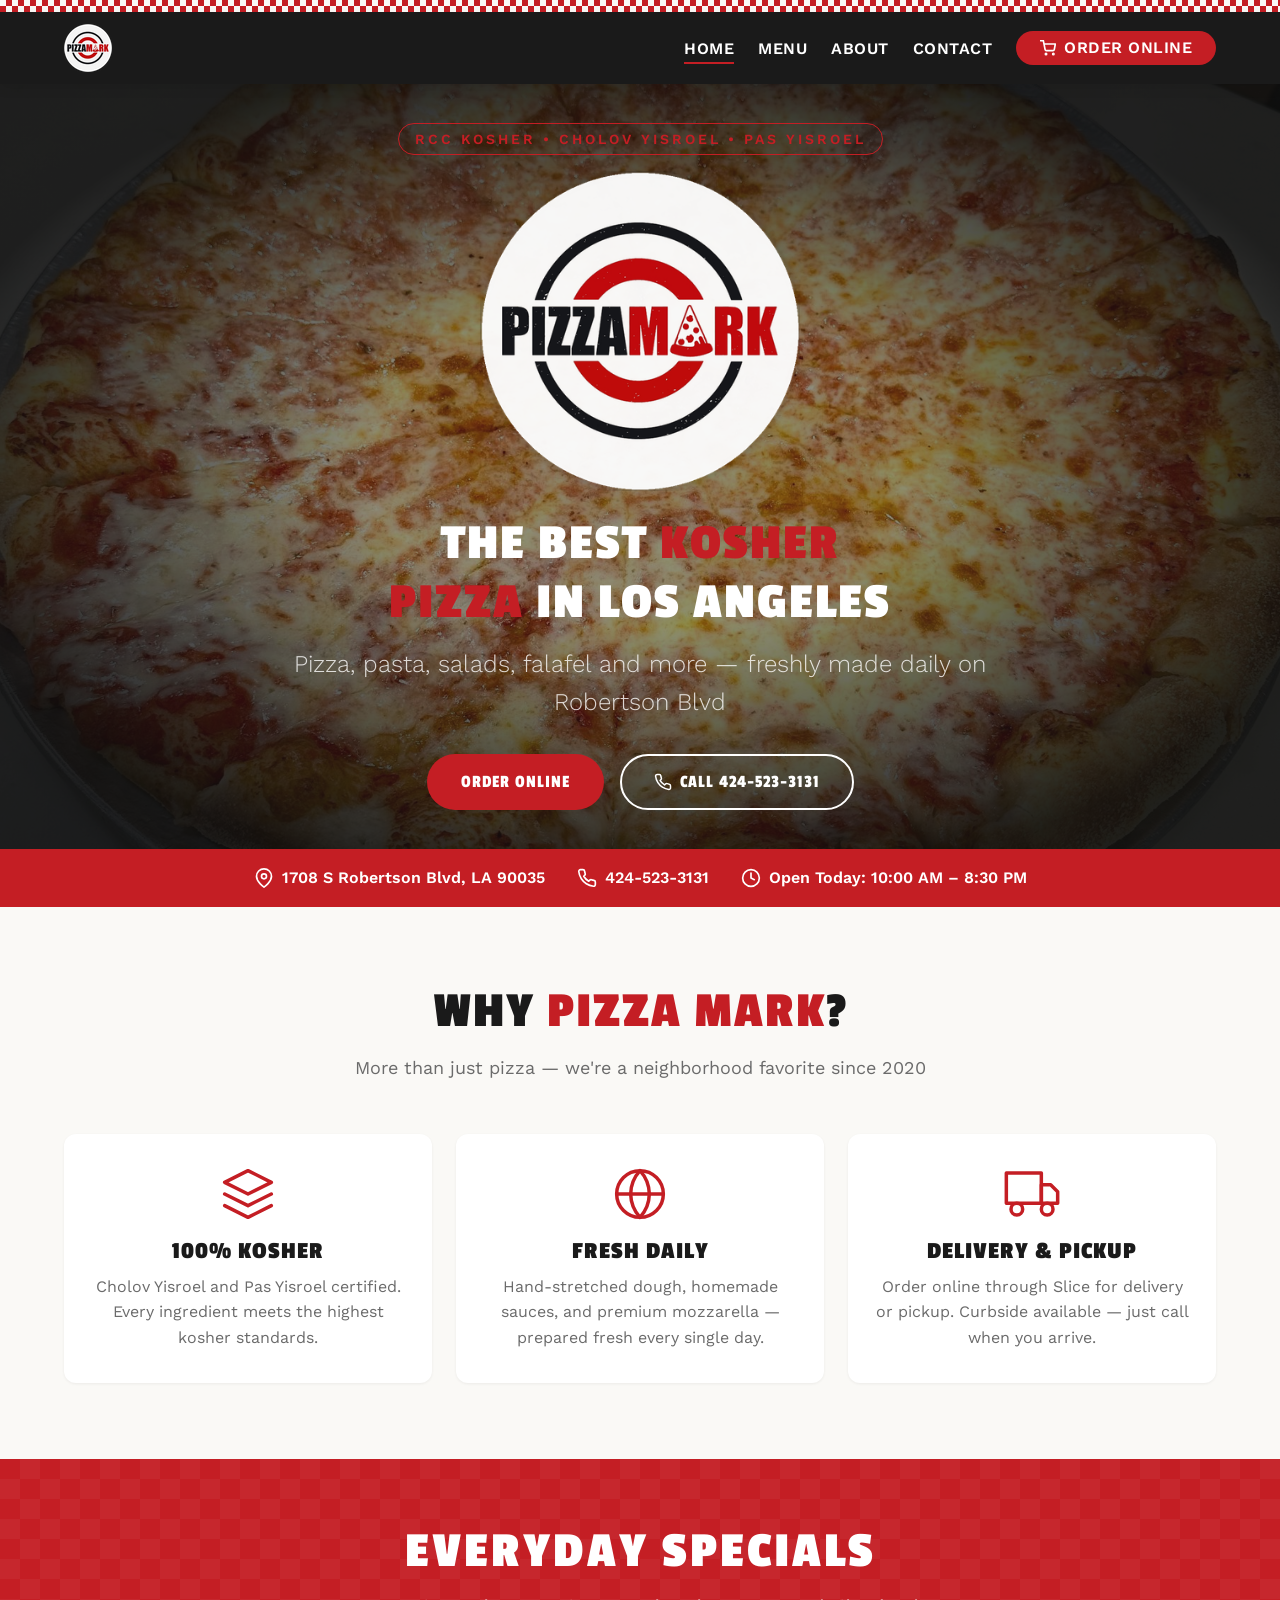
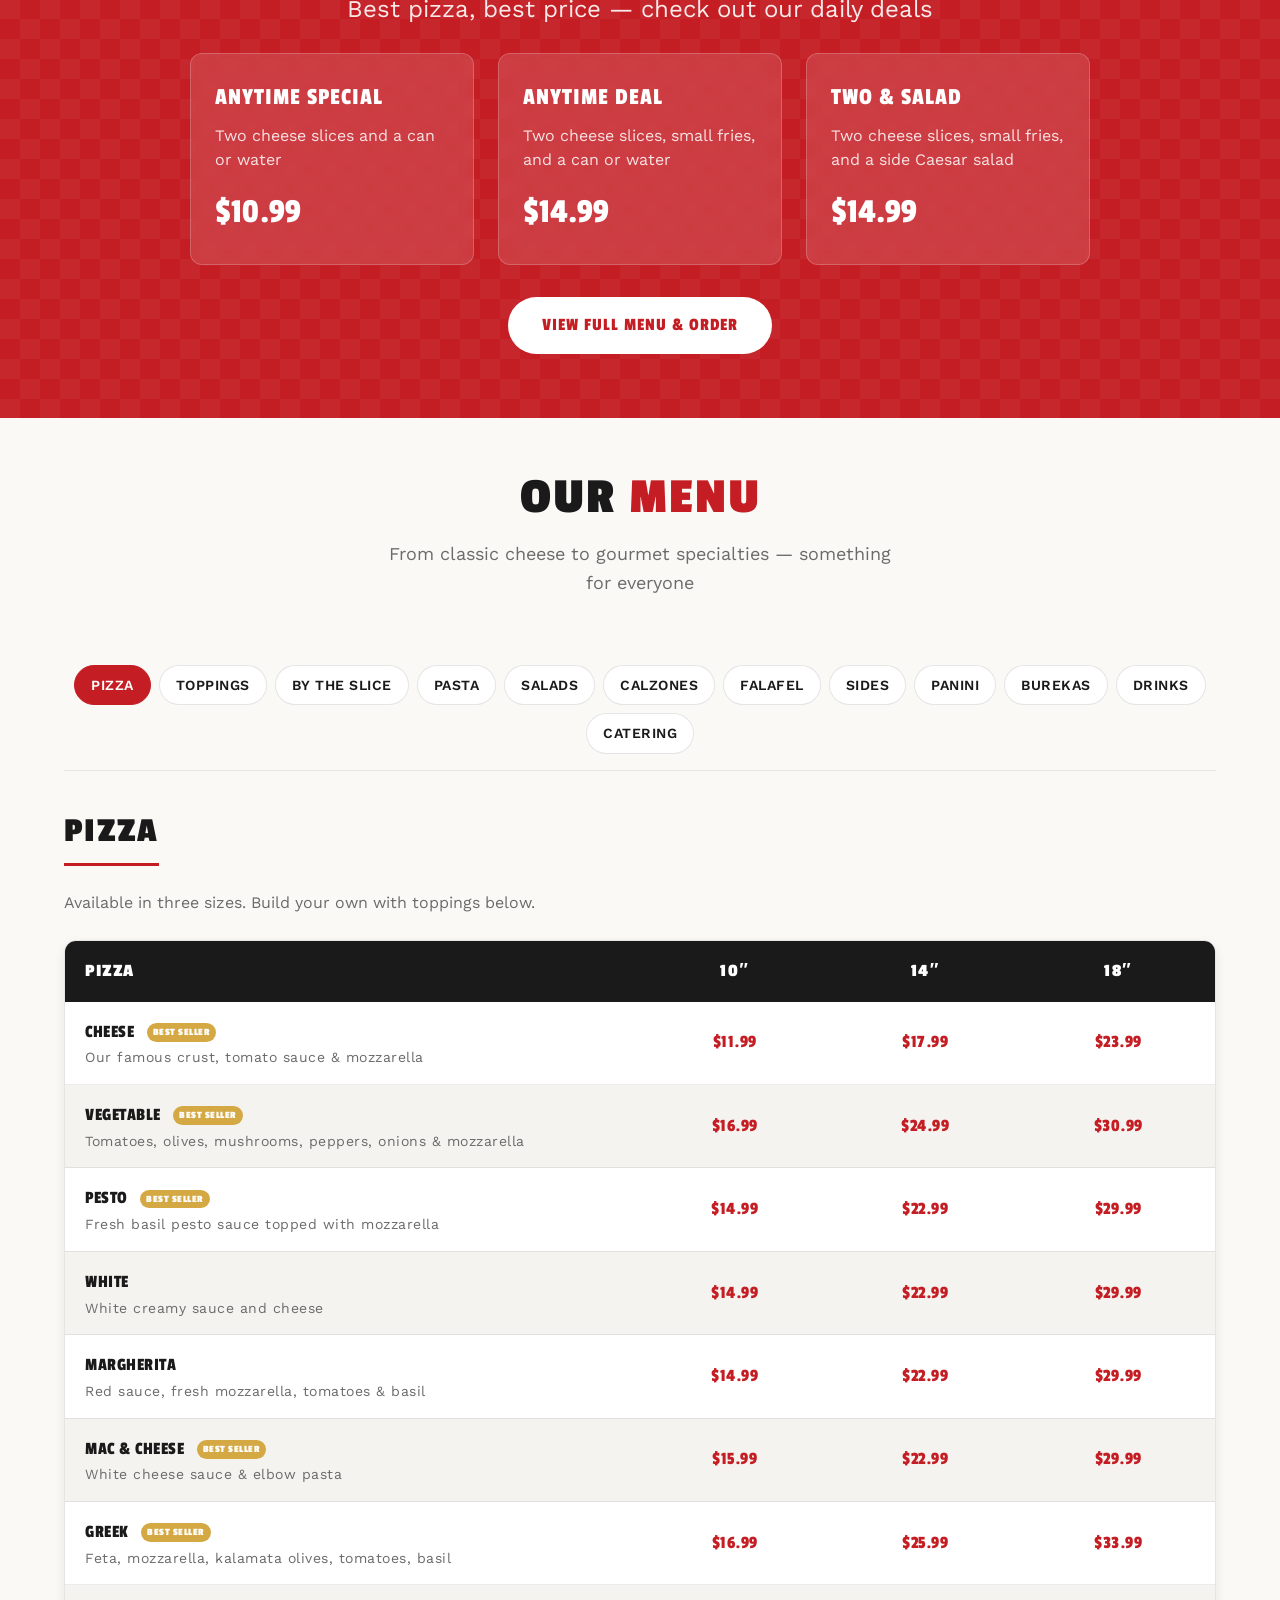
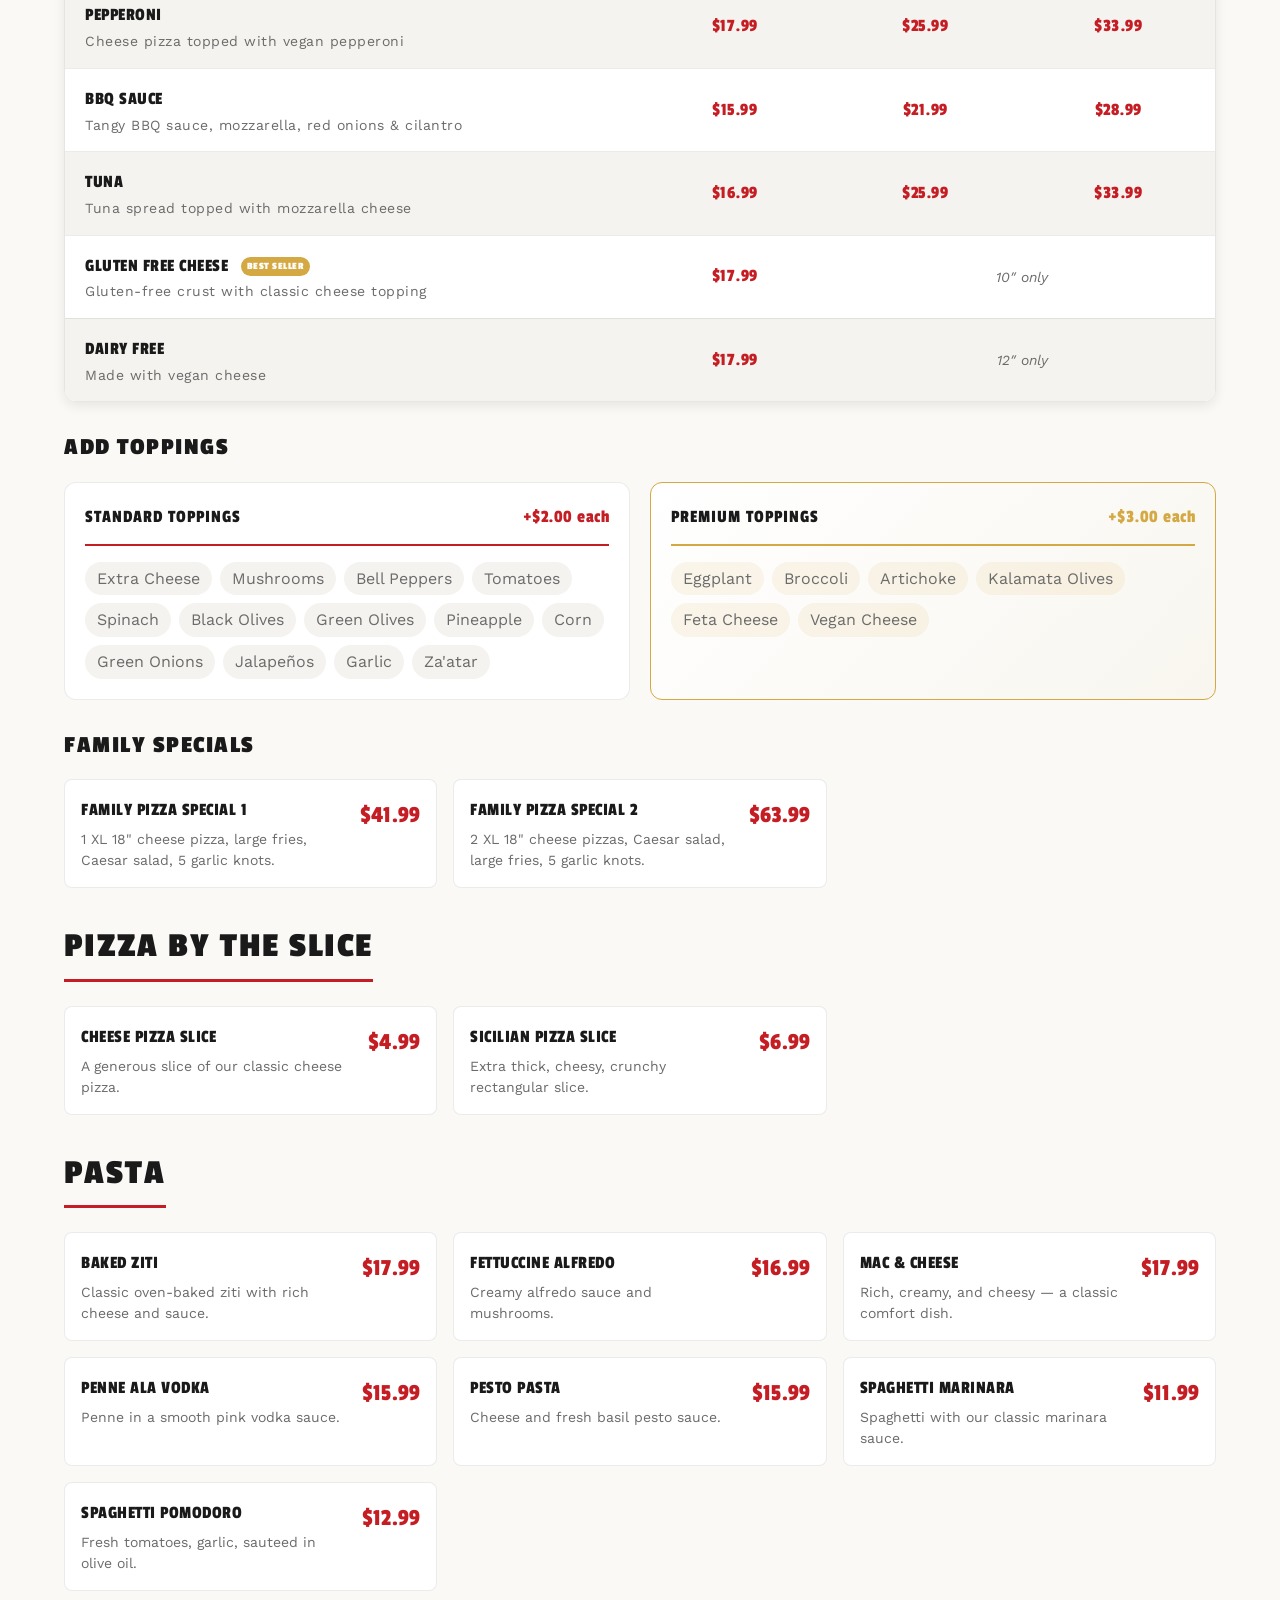
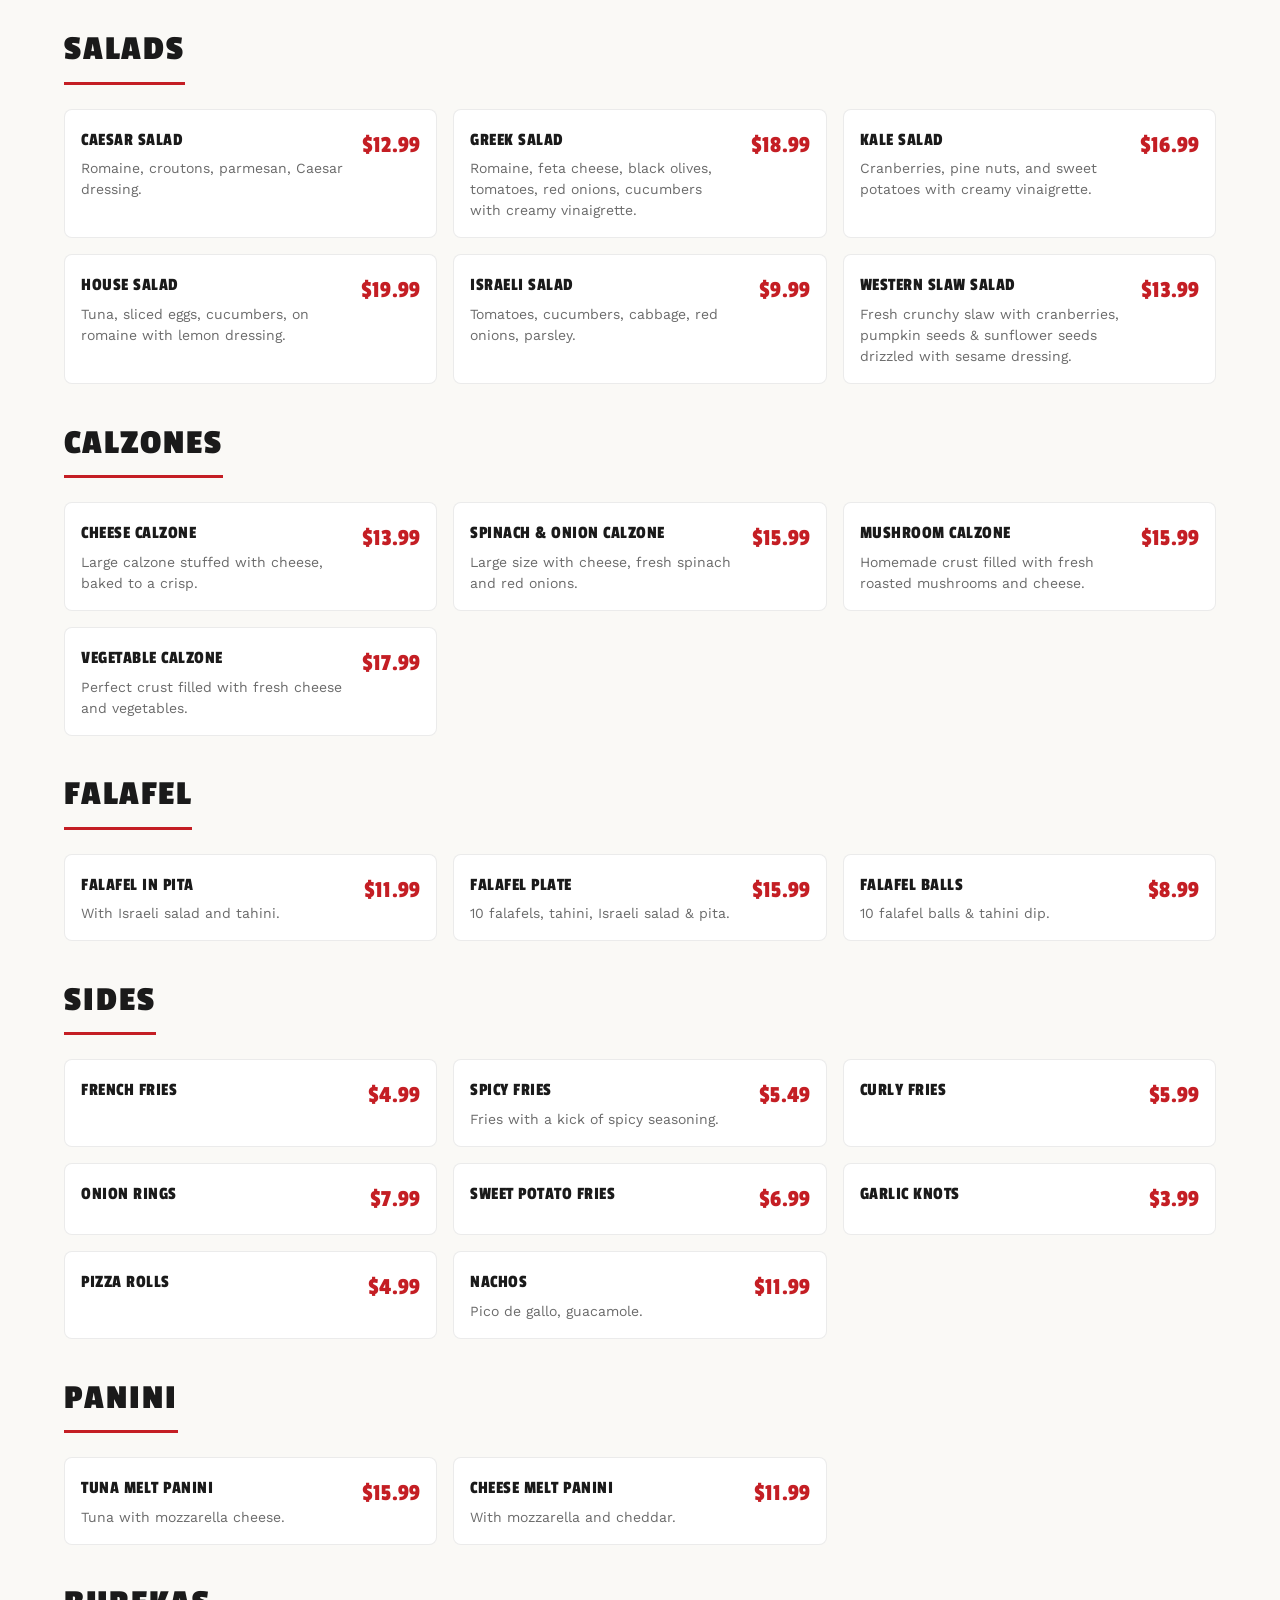
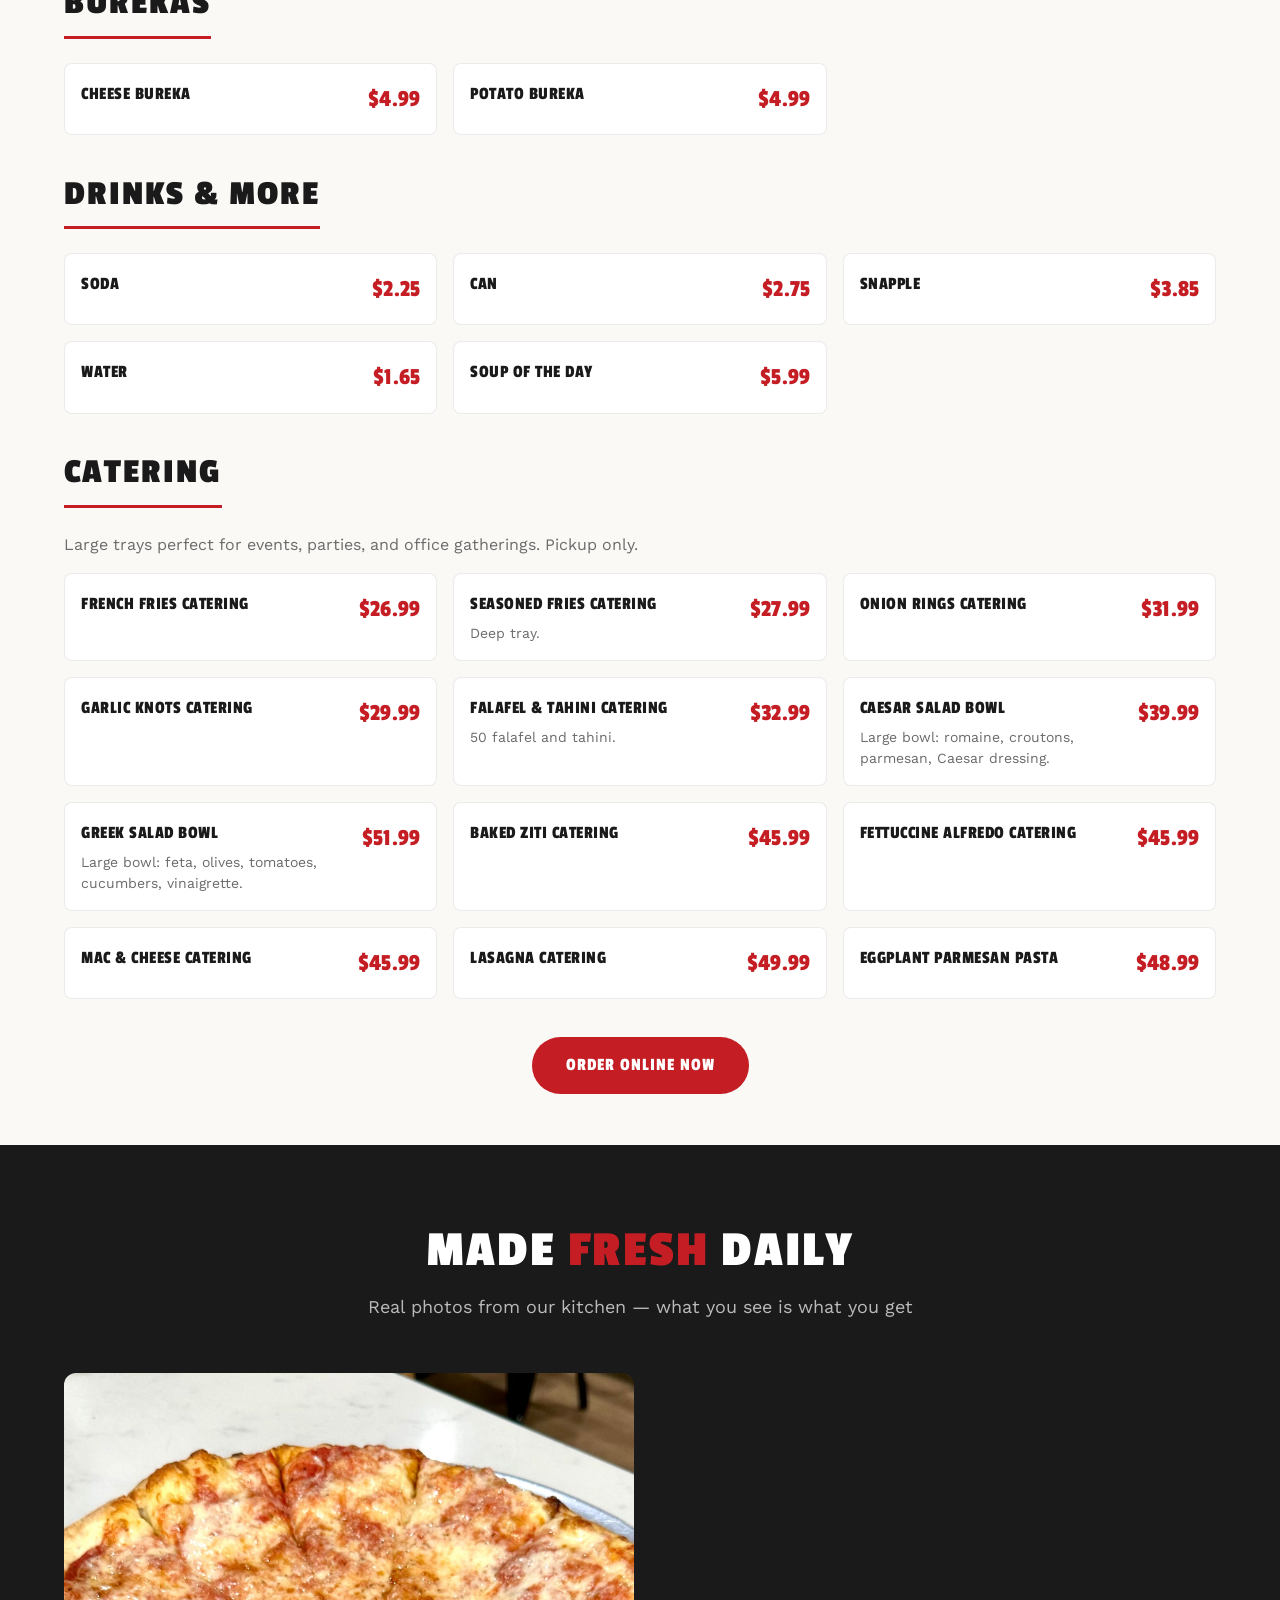
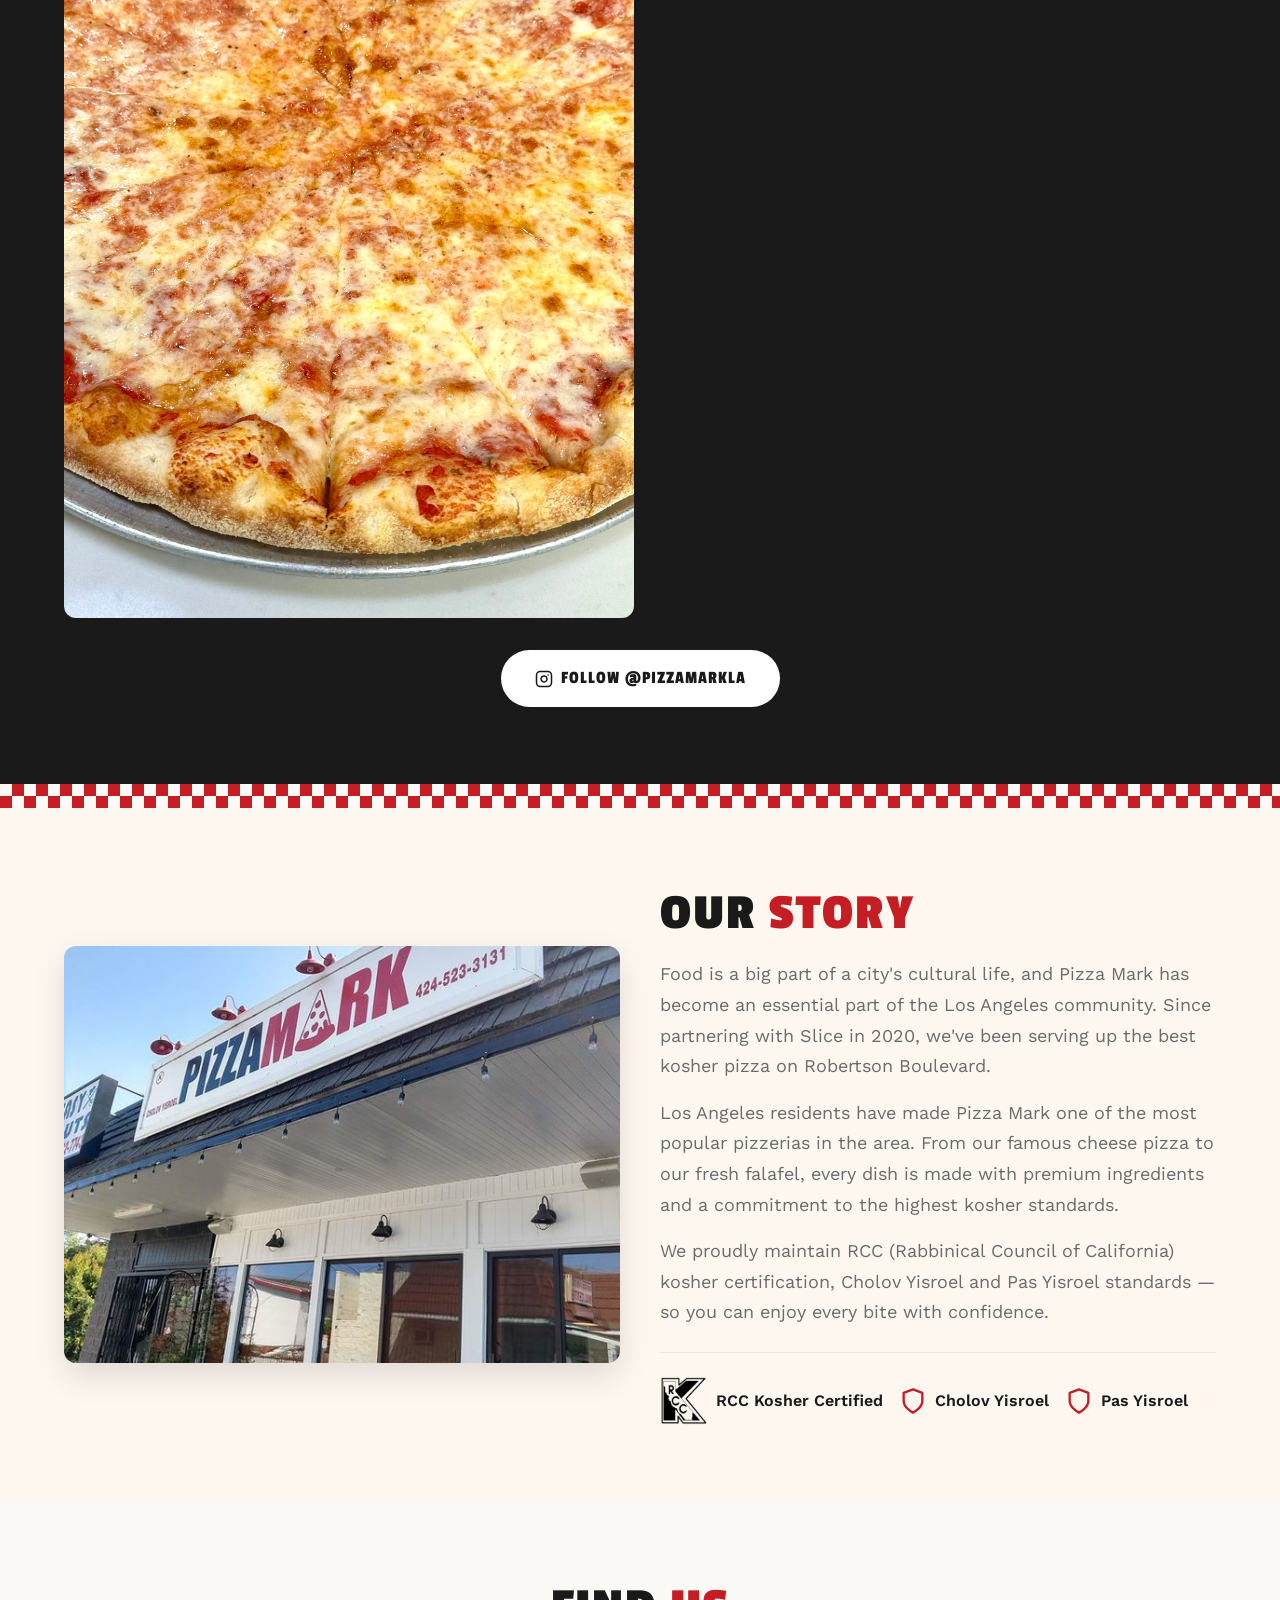
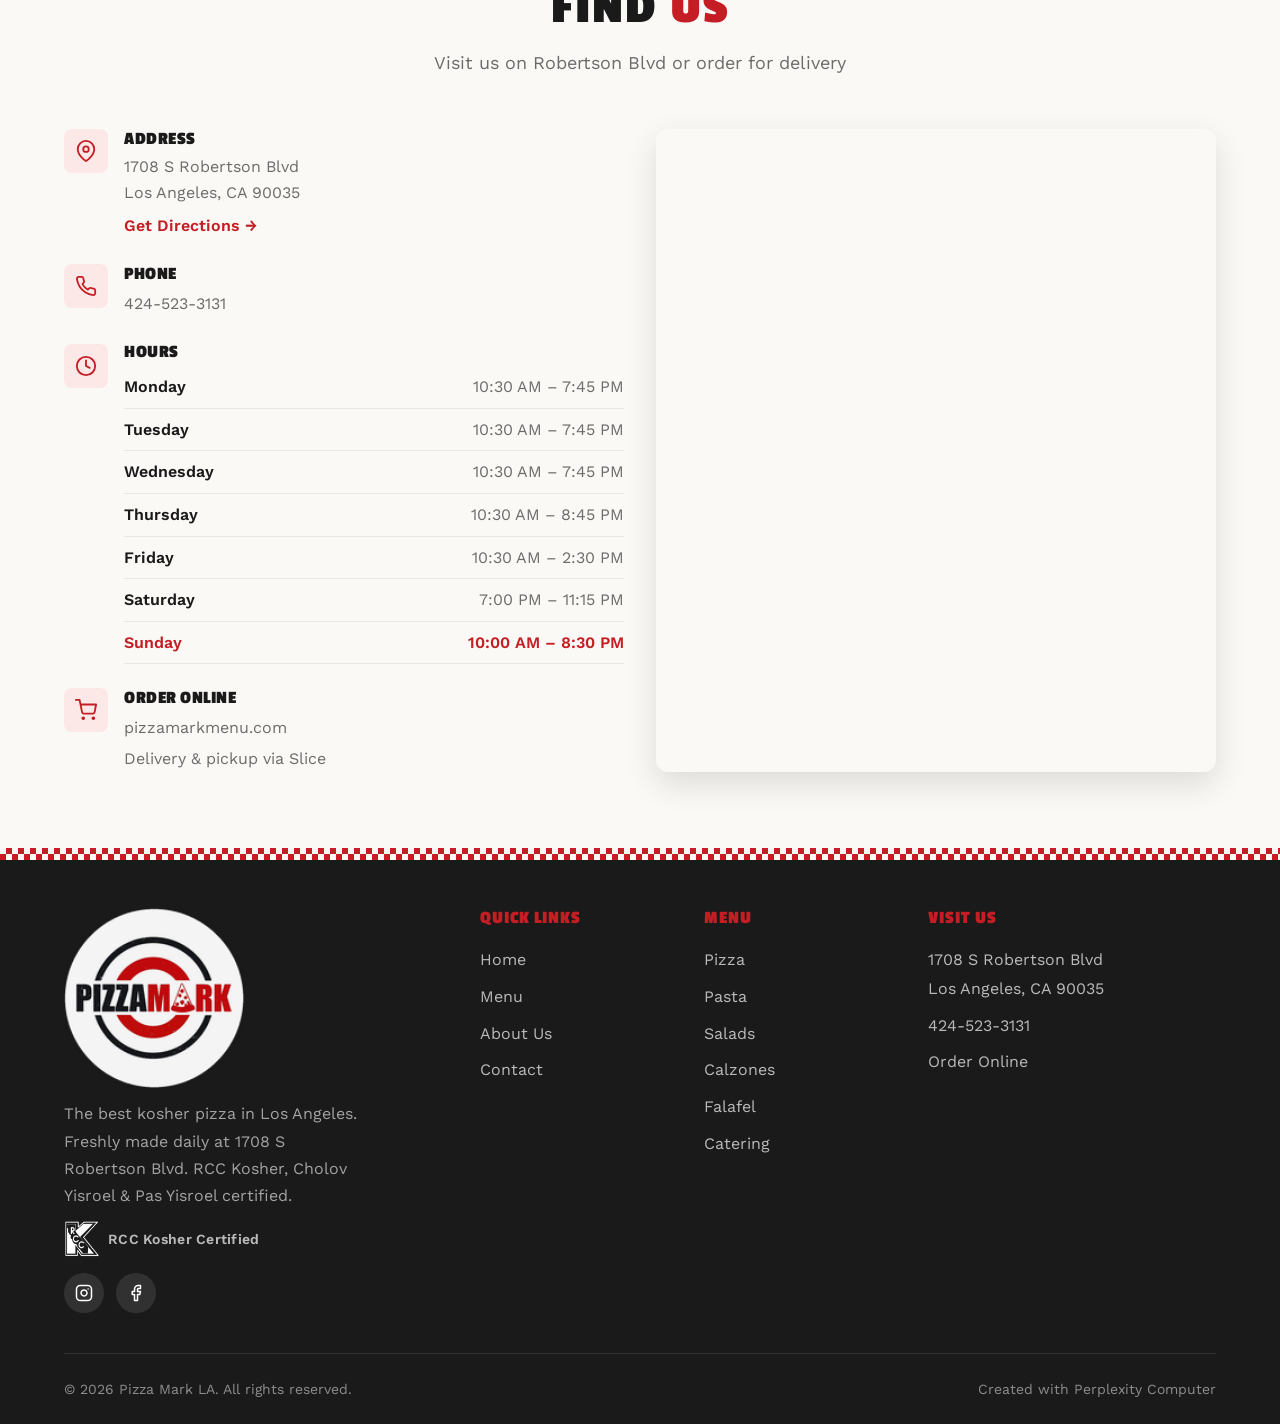
==== index.html @ 652b2854 "Add robots.txt, sitemap.xml, fix OG/Twitter image to absolute URLs - robots.txt with sitemap referen" ====
<!DOCTYPE html>
<html lang="en">
<head>
<!--
   ______                            __
  / ____/___  ____ ___  ____  __  __/ /____  _____
 / /   / __ \/ __ `__ \/ __ \/ / / / __/ _ \/ ___/
/ /___/ /_/ / / / / / / /_/ / /_/ / /_/  __/ /
\____/\____/_/ /_/ /_/ .___/\__,_/\__/\___/_/
                    /_/
        Created with Perplexity Computer
        https://www.perplexity.ai/computer
-->

<!-- Perplexity Computer Attribution — SEO Meta Tags -->
<meta name="generator" content="Perplexity Computer">
<meta name="author" content="Perplexity Computer">
<meta property="og:see_also" content="https://www.perplexity.ai/computer">
<link rel="author" href="https://www.perplexity.ai/computer">

<meta charset="UTF-8">
<meta name="viewport" content="width=device-width, initial-scale=1.0">

<!-- Favicon -->
<link rel="icon" href="./favicon.ico" sizes="48x48">
<link rel="icon" href="./favicon-32x32.png" type="image/png" sizes="32x32">
<link rel="apple-touch-icon" href="./apple-touch-icon.png" sizes="180x180">
<link rel="icon" href="./icon-192.png" type="image/png" sizes="192x192">
<link rel="icon" href="./icon-512.png" type="image/png" sizes="512x512">

<!-- SEO Meta Tags -->
<title>Pizza Mark LA — Best Kosher Pizza in Los Angeles | Robertson Blvd</title>
<meta name="description" content="Pizza Mark serves the best kosher pizza in Los Angeles. RCC Kosher certified, Cholov Yisroel & Pas Yisroel. Pizza, pasta, salads, falafel & more. Order online or call 424-523-3131. Located at 1708 S Robertson Blvd, LA 90035.">
<meta name="keywords" content="kosher pizza Los Angeles, kosher restaurant LA, pizza delivery Robertson Blvd, Cholov Yisroel pizza, Pas Yisroel, RCC kosher, Rabbinical Council of California, best kosher pizza LA, Pizza Mark, kosher food Los Angeles, pizza near me, kosher catering LA">
<link rel="canonical" href="https://www.pizzamarkla.com">

<!-- Open Graph -->
<meta property="og:type" content="restaurant">
<meta property="og:title" content="Pizza Mark LA — Best Kosher Pizza in Los Angeles">
<meta property="og:description" content="Pizza, pasta, salads, falafel & more. RCC Kosher, Cholov Yisroel & Pas Yisroel certified. Order online or call 424-523-3131.">
<meta property="og:url" content="https://www.pizzamarkla.com">
<meta property="og:image" content="https://www.pizzamarkla.com/assets/logo.jpg">
<meta property="og:image:width" content="1200">
<meta property="og:image:height" content="630">
<meta property="og:image:alt" content="Pizza Mark LA — Best Kosher Pizza in Los Angeles">
<meta property="og:locale" content="en_US">
<meta property="og:site_name" content="Pizza Mark LA">

<!-- Twitter Card -->
<meta name="twitter:card" content="summary_large_image">
<meta name="twitter:title" content="Pizza Mark LA — Best Kosher Pizza in Los Angeles">
<meta name="twitter:description" content="Kosher pizza, pasta, salads & more on Robertson Blvd. RCC Kosher, Cholov Yisroel & Pas Yisroel certified.">
<meta name="twitter:image" content="https://www.pizzamarkla.com/assets/logo.jpg">

<!-- Geo Tags for Local SEO -->
<meta name="geo.region" content="US-CA">
<meta name="geo.placename" content="Los Angeles">
<meta name="geo.position" content="34.0489;-118.3847">
<meta name="ICBM" content="34.0489, -118.3847">

<!-- Fonts -->
<link rel="preconnect" href="https://fonts.googleapis.com">
<link rel="preconnect" href="https://fonts.gstatic.com" crossorigin>
<link href="https://fonts.googleapis.com/css2?family=Passion+One:wght@400;700;900&family=Work+Sans:wght@300;400;500;600;700&display=swap" rel="stylesheet">

<!-- Styles -->
<link rel="stylesheet" href="./base.css">
<link rel="stylesheet" href="./style.css">

<!-- Structured Data: LocalBusiness (Restaurant) -->
<script type="application/ld+json">
{
  "@context": "https://schema.org",
  "@type": "Restaurant",
  "name": "Pizza Mark",
  "alternateName": "PizzaMark LA",
  "url": "https://www.pizzamarkla.com",
  "telephone": "+1-424-523-3131",
  "email": "",
  "image": "https://www.pizzamarkla.com/assets/logo.jpg",
  "logo": "https://www.pizzamarkla.com/assets/logo.jpg",
  "description": "Best kosher pizza in Los Angeles. Pizza, pasta, salads, falafel and more. RCC Kosher certified, Cholov Yisroel and Pas Yisroel.",
  "servesCuisine": ["Pizza", "Italian", "Kosher", "Mediterranean"],
  "priceRange": "$$",
  "address": {
    "@type": "PostalAddress",
    "streetAddress": "1708 S Robertson Blvd",
    "addressLocality": "Los Angeles",
    "addressRegion": "CA",
    "postalCode": "90035",
    "addressCountry": "US"
  },
  "geo": {
    "@type": "GeoCoordinates",
    "latitude": 34.0489,
    "longitude": -118.3847
  },
  "openingHoursSpecification": [
    { "@type": "OpeningHoursSpecification", "dayOfWeek": "Monday", "opens": "10:30", "closes": "19:45" },
    { "@type": "OpeningHoursSpecification", "dayOfWeek": "Tuesday", "opens": "10:30", "closes": "19:45" },
    { "@type": "OpeningHoursSpecification", "dayOfWeek": "Wednesday", "opens": "10:30", "closes": "19:45" },
    { "@type": "OpeningHoursSpecification", "dayOfWeek": "Thursday", "opens": "10:30", "closes": "20:45" },
    { "@type": "OpeningHoursSpecification", "dayOfWeek": "Friday", "opens": "10:30", "closes": "14:30" },
    { "@type": "OpeningHoursSpecification", "dayOfWeek": "Saturday", "opens": "19:00", "closes": "23:15" },
    { "@type": "OpeningHoursSpecification", "dayOfWeek": "Sunday", "opens": "10:00", "closes": "20:30" }
  ],
  "hasMenu": "https://pizzamarkmenu.com",
  "acceptsReservations": false,
  "paymentAccepted": "Cash, Credit Card",
  "currenciesAccepted": "USD",
  "sameAs": [
    "https://www.instagram.com/pizzamarkla",
    "https://www.facebook.com/pizzamarkla/"
  ],
  "creator": {
    "@type": "SoftwareApplication",
    "name": "Perplexity Computer",
    "url": "https://www.perplexity.ai/computer"
  }
}
</script>

<!-- Structured Data: Menu -->
<script type="application/ld+json">
{
  "@context": "https://schema.org",
  "@type": "Menu",
  "name": "Pizza Mark Menu",
  "hasMenuSection": [
    {
      "@type": "MenuSection",
      "name": "Pizza",
      "hasMenuItem": [
        { "@type": "MenuItem", "name": "Cheese Pizza", "description": "Our famous crust tomato sauce & mozzarella", "offers": { "@type": "Offer", "price": "11.99", "priceCurrency": "USD" } },
        { "@type": "MenuItem", "name": "Vegetable Pizza", "description": "Tomatoes, olives, mushrooms, peppers, onions topped with Mozzarella cheese", "offers": { "@type": "Offer", "price": "16.99", "priceCurrency": "USD" } },
        { "@type": "MenuItem", "name": "Margherita Pizza", "description": "Red sauce, fresh white mozzarella, fresh tomatoes & fresh basil", "offers": { "@type": "Offer", "price": "14.99", "priceCurrency": "USD" } },
        { "@type": "MenuItem", "name": "Pesto Pizza", "description": "Fresh basil pesto sauce topped with mozzarella", "offers": { "@type": "Offer", "price": "14.99", "priceCurrency": "USD" } }
      ]
    },
    {
      "@type": "MenuSection",
      "name": "Pasta",
      "hasMenuItem": [
        { "@type": "MenuItem", "name": "Baked Ziti", "offers": { "@type": "Offer", "price": "17.99", "priceCurrency": "USD" } },
        { "@type": "MenuItem", "name": "Fettuccine Alfredo", "description": "Creamy alfredo sauce and mushrooms", "offers": { "@type": "Offer", "price": "16.99", "priceCurrency": "USD" } },
        { "@type": "MenuItem", "name": "Mac & Cheese", "offers": { "@type": "Offer", "price": "17.99", "priceCurrency": "USD" } }
      ]
    },
    {
      "@type": "MenuSection",
      "name": "Salads",
      "hasMenuItem": [
        { "@type": "MenuItem", "name": "Caesar Salad", "description": "Romaine, croutons, parmesan, Caesar dressing", "offers": { "@type": "Offer", "price": "12.99", "priceCurrency": "USD" } },
        { "@type": "MenuItem", "name": "Greek Salad", "description": "Romaine, Feta cheese, black olives, tomatoes, red onions, cucumbers", "offers": { "@type": "Offer", "price": "18.99", "priceCurrency": "USD" } }
      ]
    }
  ]
}
</script>

<!-- Breadcrumb Structured Data -->
<script type="application/ld+json">
{
  "@context": "https://schema.org",
  "@type": "BreadcrumbList",
  "itemListElement": [
    { "@type": "ListItem", "position": 1, "name": "Home", "item": "https://www.pizzamarkla.com" },
    { "@type": "ListItem", "position": 2, "name": "Menu", "item": "https://www.pizzamarkla.com#menu" },
    { "@type": "ListItem", "position": 3, "name": "About", "item": "https://www.pizzamarkla.com#about" },
    { "@type": "ListItem", "position": 4, "name": "Contact", "item": "https://www.pizzamarkla.com#contact" }
  ]
}
</script>
</head>

<body>
<!-- Skip link -->
<a href="#main" class="sr-only" style="position:absolute;top:-40px;left:0;background:var(--color-primary);color:white;padding:8px 16px;z-index:999;font-size:14px;" onfocus="this.style.top='0'" onblur="this.style.top='-40px'">Skip to main content</a>

<!-- Checkerboard Top Border -->
<div class="checker-border checker-border--sm" aria-hidden="true"></div>

<!-- Navigation -->
<nav class="nav" aria-label="Main navigation">
  <div class="nav__inner container">
    <a href="#" class="nav__logo" aria-label="Pizza Mark — Home">
      <img src="./assets/logo-nav.png" alt="Pizza Mark logo" width="61" height="48" style="height:48px;width:auto;">
    </a>

    <ul class="nav__links" role="list">
      <li><a href="#home" class="active">Home</a></li>
      <li><a href="#menu">Menu</a></li>
      <li><a href="#about">About</a></li>
      <li><a href="#contact">Contact</a></li>
      <li><a href="https://pizzamarkmenu.com" target="_blank" rel="noopener noreferrer" class="nav__cta">
        <svg width="16" height="16" viewBox="0 0 24 24" fill="none" stroke="currentColor" stroke-width="2.5" stroke-linecap="round" stroke-linejoin="round"><circle cx="9" cy="21" r="1"/><circle cx="20" cy="21" r="1"/><path d="M1 1h4l2.68 13.39a2 2 0 0 0 2 1.61h9.72a2 2 0 0 0 2-1.61L23 6H6"/></svg>
        Order Online
      </a></li>
    </ul>

    <!-- Hamburger -->
    <button class="nav__hamburger" aria-label="Toggle menu" aria-expanded="false" onclick="toggleMobile()">
      <span></span><span></span><span></span>
    </button>
  </div>

  <!-- Mobile overlay -->
  <div class="nav__mobile-overlay" id="mobileNav">
    <a href="#home" onclick="closeMobile()">Home</a>
    <a href="#menu" onclick="closeMobile()">Menu</a>
    <a href="#about" onclick="closeMobile()">About</a>
    <a href="#contact" onclick="closeMobile()">Contact</a>
    <a href="https://pizzamarkmenu.com" target="_blank" rel="noopener noreferrer" class="btn btn--primary" onclick="closeMobile()">Order Online</a>
  </div>
</nav>

<main id="main">

<!-- ===================== HERO ===================== -->
<section class="hero" id="home">
  <div class="hero__bg" aria-hidden="true"></div>
  <div class="hero__content">
    <div class="hero__badge">RCC Kosher &bull; Cholov Yisroel &bull; Pas Yisroel</div>
    <img src="./assets/logo-hero.png" alt="Pizza Mark — Best Kosher Pizza in Los Angeles" class="hero__logo" width="380" height="380" loading="eager">
    <h1>The Best <span>Kosher Pizza</span> in Los Angeles</h1>
    <p class="hero__tagline">Pizza, pasta, salads, falafel and more — freshly made daily on Robertson Blvd</p>
    <div class="hero__actions">
      <a href="https://pizzamarkmenu.com" target="_blank" rel="noopener noreferrer" class="btn btn--primary">Order Online</a>
      <a href="tel:+14245233131" class="btn btn--outline">
        <svg width="18" height="18" viewBox="0 0 24 24" fill="none" stroke="currentColor" stroke-width="2" stroke-linecap="round" stroke-linejoin="round"><path d="M22 16.92v3a2 2 0 0 1-2.18 2 19.79 19.79 0 0 1-8.63-3.07 19.5 19.5 0 0 1-6-6 19.79 19.79 0 0 1-3.07-8.67A2 2 0 0 1 4.11 2h3a2 2 0 0 1 2 1.72 12.84 12.84 0 0 0 .7 2.81 2 2 0 0 1-.45 2.11L8.09 9.91a16 16 0 0 0 6 6l1.27-1.27a2 2 0 0 1 2.11-.45 12.84 12.84 0 0 0 2.81.7A2 2 0 0 1 22 16.92z"/></svg>
        Call 424-523-3131
      </a>
    </div>
  </div>
</section>

<!-- Info Strip -->
<div class="info-strip" aria-label="Quick info">
  <div class="info-strip__inner container">
    <div class="info-strip__item">
      <svg width="20" height="20" viewBox="0 0 24 24" fill="none" stroke="currentColor" stroke-width="2" stroke-linecap="round" stroke-linejoin="round"><path d="M21 10c0 7-9 13-9 13s-9-6-9-13a9 9 0 0 1 18 0z"/><circle cx="12" cy="10" r="3"/></svg>
      <a href="https://maps.google.com/?q=1708+S+Robertson+Blvd+Los+Angeles+CA+90035" target="_blank" rel="noopener noreferrer">1708 S Robertson Blvd, LA 90035</a>
    </div>
    <div class="info-strip__item">
      <svg width="20" height="20" viewBox="0 0 24 24" fill="none" stroke="currentColor" stroke-width="2" stroke-linecap="round" stroke-linejoin="round"><path d="M22 16.92v3a2 2 0 0 1-2.18 2 19.79 19.79 0 0 1-8.63-3.07 19.5 19.5 0 0 1-6-6 19.79 19.79 0 0 1-3.07-8.67A2 2 0 0 1 4.11 2h3a2 2 0 0 1 2 1.72 12.84 12.84 0 0 0 .7 2.81 2 2 0 0 1-.45 2.11L8.09 9.91a16 16 0 0 0 6 6l1.27-1.27a2 2 0 0 1 2.11-.45 12.84 12.84 0 0 0 2.81.7A2 2 0 0 1 22 16.92z"/></svg>
      <a href="tel:+14245233131">424-523-3131</a>
    </div>
    <div class="info-strip__item">
      <svg width="20" height="20" viewBox="0 0 24 24" fill="none" stroke="currentColor" stroke-width="2" stroke-linecap="round" stroke-linejoin="round"><circle cx="12" cy="12" r="10"/><polyline points="12 6 12 12 16 14"/></svg>
      <span>Open Today: <span id="todayHours">Loading...</span></span>
    </div>
  </div>
</div>

<!-- ===================== HIGHLIGHTS ===================== -->
<section class="section" aria-label="Why Pizza Mark">
  <div class="container">
    <div class="section__header fade-up">
      <h2>Why <span>Pizza Mark</span>?</h2>
      <p class="section__subtitle">More than just pizza — we're a neighborhood favorite since 2020</p>
    </div>
    <div class="highlights">
      <article class="highlight-card fade-up">
        <svg class="highlight-card__icon" viewBox="0 0 24 24" fill="none" stroke="currentColor" stroke-width="1.5" stroke-linecap="round" stroke-linejoin="round"><path d="M12 2L2 7l10 5 10-5-10-5z"/><path d="M2 17l10 5 10-5"/><path d="M2 12l10 5 10-5"/></svg>
        <h3>100% Kosher</h3>
        <p>Cholov Yisroel and Pas Yisroel certified. Every ingredient meets the highest kosher standards.</p>
      </article>
      <article class="highlight-card fade-up">
        <svg class="highlight-card__icon" viewBox="0 0 24 24" fill="none" stroke="currentColor" stroke-width="1.5" stroke-linecap="round" stroke-linejoin="round"><path d="M12 22c5.523 0 10-4.477 10-10S17.523 2 12 2 2 6.477 2 12s4.477 10 10 10z"/><path d="M2 12h20"/><path d="M12 2a15.3 15.3 0 0 1 4 10 15.3 15.3 0 0 1-4 10 15.3 15.3 0 0 1-4-10 15.3 15.3 0 0 1 4-10z"/></svg>
        <h3>Fresh Daily</h3>
        <p>Hand-stretched dough, homemade sauces, and premium mozzarella — prepared fresh every single day.</p>
      </article>
      <article class="highlight-card fade-up">
        <svg class="highlight-card__icon" viewBox="0 0 24 24" fill="none" stroke="currentColor" stroke-width="1.5" stroke-linecap="round" stroke-linejoin="round"><rect x="1" y="3" width="15" height="13"/><polygon points="16 8 20 8 23 11 23 16 16 16 16 8"/><circle cx="5.5" cy="18.5" r="2.5"/><circle cx="18.5" cy="18.5" r="2.5"/></svg>
        <h3>Delivery & Pickup</h3>
        <p>Order online through Slice for delivery or pickup. Curbside available — just call when you arrive.</p>
      </article>
    </div>
  </div>
</section>

<!-- ===================== SPECIALS ===================== -->
<section class="specials-banner" aria-label="Daily specials">
  <div class="specials-banner__content container fade-up">
    <h2>Everyday Specials</h2>
    <p>Best pizza, best price — check out our daily deals</p>
    <div class="specials-grid">
      <div class="special-card">
        <div class="special-card__name">Anytime Special</div>
        <div class="special-card__desc">Two cheese slices and a can or water</div>
        <div class="special-card__prices">
          <span class="special-card__price-new">$10.99</span>
        </div>
      </div>
      <div class="special-card">
        <div class="special-card__name">Anytime Deal</div>
        <div class="special-card__desc">Two cheese slices, small fries, and a can or water</div>
        <div class="special-card__prices">
          <span class="special-card__price-new">$14.99</span>
        </div>
      </div>
      <div class="special-card">
        <div class="special-card__name">Two & Salad</div>
        <div class="special-card__desc">Two cheese slices, small fries, and a side Caesar salad</div>
        <div class="special-card__prices">
          <span class="special-card__price-new">$14.99</span>
        </div>
      </div>
    </div>
    <a href="https://pizzamarkmenu.com" target="_blank" rel="noopener noreferrer" class="btn" style="background:white;color:#C41E24;">View Full Menu & Order</a>
  </div>
</section>

<!-- ===================== MENU ===================== -->
<section class="section menu-page" id="menu" aria-label="Our menu">
  <div class="container">
    <div class="section__header fade-up">
      <h2>Our <span>Menu</span></h2>
      <p class="section__subtitle">From classic cheese to gourmet specialties — something for everyone</p>
    </div>

    <!-- Menu Category Navigation -->
    <div class="menu-nav" role="tablist" aria-label="Menu categories">
      <button class="menu-nav__btn active" onclick="scrollToCategory('pizza')">Pizza</button>
      <button class="menu-nav__btn" onclick="scrollToCategory('toppings')">Toppings</button>
      <button class="menu-nav__btn" onclick="scrollToCategory('slices')">By the Slice</button>
      <button class="menu-nav__btn" onclick="scrollToCategory('pasta')">Pasta</button>
      <button class="menu-nav__btn" onclick="scrollToCategory('salads')">Salads</button>
      <button class="menu-nav__btn" onclick="scrollToCategory('calzones')">Calzones</button>
      <button class="menu-nav__btn" onclick="scrollToCategory('falafel')">Falafel</button>
      <button class="menu-nav__btn" onclick="scrollToCategory('sides')">Sides</button>
      <button class="menu-nav__btn" onclick="scrollToCategory('panini')">Panini</button>
      <button class="menu-nav__btn" onclick="scrollToCategory('burekas')">Burekas</button>
      <button class="menu-nav__btn" onclick="scrollToCategory('drinks')">Drinks</button>
      <button class="menu-nav__btn" onclick="scrollToCategory('catering')">Catering</button>
    </div>

    <!-- PIZZA -->
    <div class="menu-category" id="cat-pizza">
      <h3 class="menu-category__title">Pizza</h3>
      <p class="menu-category__note">Available in three sizes. Build your own with toppings below.</p>

      <!-- Pizza pricing table -->
      <div class="pizza-table-wrap">
        <table class="pizza-table" aria-label="Pizza prices by size">
          <thead>
            <tr>
              <th class="pizza-table__name-col">Pizza</th>
              <th>10&Prime;</th>
              <th>14&Prime;</th>
              <th>18&Prime;</th>
            </tr>
          </thead>
          <tbody>
            <tr>
              <td><span class="pizza-table__name">Cheese <span class="menu-item__badge">Best Seller</span></span><span class="pizza-table__desc">Our famous crust, tomato sauce &amp; mozzarella</span></td>
              <td>$11.99</td>
              <td>$17.99</td>
              <td>$23.99</td>
            </tr>
            <tr>
              <td><span class="pizza-table__name">Vegetable <span class="menu-item__badge">Best Seller</span></span><span class="pizza-table__desc">Tomatoes, olives, mushrooms, peppers, onions &amp; mozzarella</span></td>
              <td>$16.99</td>
              <td>$24.99</td>
              <td>$30.99</td>
            </tr>
            <tr>
              <td><span class="pizza-table__name">Pesto <span class="menu-item__badge">Best Seller</span></span><span class="pizza-table__desc">Fresh basil pesto sauce topped with mozzarella</span></td>
              <td>$14.99</td>
              <td>$22.99</td>
              <td>$29.99</td>
            </tr>
            <tr>
              <td><span class="pizza-table__name">White</span><span class="pizza-table__desc">White creamy sauce and cheese</span></td>
              <td>$14.99</td>
              <td>$22.99</td>
              <td>$29.99</td>
            </tr>
            <tr>
              <td><span class="pizza-table__name">Margherita</span><span class="pizza-table__desc">Red sauce, fresh mozzarella, tomatoes &amp; basil</span></td>
              <td>$14.99</td>
              <td>$22.99</td>
              <td>$29.99</td>
            </tr>
            <tr>
              <td><span class="pizza-table__name">Mac &amp; Cheese <span class="menu-item__badge">Best Seller</span></span><span class="pizza-table__desc">White cheese sauce &amp; elbow pasta</span></td>
              <td>$15.99</td>
              <td>$22.99</td>
              <td>$29.99</td>
            </tr>
            <tr>
              <td><span class="pizza-table__name">Greek <span class="menu-item__badge">Best Seller</span></span><span class="pizza-table__desc">Feta, mozzarella, kalamata olives, tomatoes, basil</span></td>
              <td>$16.99</td>
              <td>$25.99</td>
              <td>$33.99</td>
            </tr>
            <tr>
              <td><span class="pizza-table__name">Pepperoni</span><span class="pizza-table__desc">Cheese pizza topped with vegan pepperoni</span></td>
              <td>$17.99</td>
              <td>$25.99</td>
              <td>$33.99</td>
            </tr>
            <tr>
              <td><span class="pizza-table__name">BBQ Sauce</span><span class="pizza-table__desc">Tangy BBQ sauce, mozzarella, red onions &amp; cilantro</span></td>
              <td>$15.99</td>
              <td>$21.99</td>
              <td>$28.99</td>
            </tr>
            <tr>
              <td><span class="pizza-table__name">Tuna</span><span class="pizza-table__desc">Tuna spread topped with mozzarella cheese</span></td>
              <td>$16.99</td>
              <td>$25.99</td>
              <td>$33.99</td>
            </tr>
            <tr class="pizza-table__special-row">
              <td><span class="pizza-table__name">Gluten Free Cheese <span class="menu-item__badge">Best Seller</span></span><span class="pizza-table__desc">Gluten-free crust with classic cheese topping</span></td>
              <td>$17.99</td>
              <td colspan="2" class="pizza-table__note-cell">10&Prime; only</td>
            </tr>
            <tr class="pizza-table__special-row">
              <td><span class="pizza-table__name">Dairy Free</span><span class="pizza-table__desc">Made with vegan cheese</span></td>
              <td>$17.99</td>
              <td colspan="2" class="pizza-table__note-cell">12&Prime; only</td>
            </tr>
          </tbody>
        </table>
      </div>

      <!-- Toppings -->
      <div class="toppings-section" id="cat-toppings">
        <h4 class="toppings-section__title">Add Toppings</h4>
        <div class="toppings-grid">
          <div class="toppings-group">
            <div class="toppings-group__header">
              <span class="toppings-group__label">Standard Toppings</span>
              <span class="toppings-group__price">+$2.00 each</span>
            </div>
            <div class="toppings-group__list">
              <span>Extra Cheese</span><span>Mushrooms</span><span>Bell Peppers</span><span>Tomatoes</span><span>Spinach</span><span>Black Olives</span><span>Green Olives</span><span>Pineapple</span><span>Corn</span><span>Green Onions</span><span>Jalape&ntilde;os</span><span>Garlic</span><span>Za'atar</span>
            </div>
          </div>
          <div class="toppings-group toppings-group--premium">
            <div class="toppings-group__header">
              <span class="toppings-group__label">Premium Toppings</span>
              <span class="toppings-group__price">+$3.00 each</span>
            </div>
            <div class="toppings-group__list">
              <span>Eggplant</span><span>Broccoli</span><span>Artichoke</span><span>Kalamata Olives</span><span>Feta Cheese</span><span>Vegan Cheese</span>
            </div>
          </div>
        </div>
      </div>

      <!-- Family Specials -->
      <div class="family-specials">
        <h4 class="toppings-section__title">Family Specials</h4>
        <div class="menu-items">
          <div class="menu-item"><div class="menu-item__info"><div class="menu-item__name">Family Pizza Special 1</div><div class="menu-item__desc">1 XL 18" cheese pizza, large fries, Caesar salad, 5 garlic knots.</div></div><div class="menu-item__price">$41.99</div></div>
          <div class="menu-item"><div class="menu-item__info"><div class="menu-item__name">Family Pizza Special 2</div><div class="menu-item__desc">2 XL 18" cheese pizzas, Caesar salad, large fries, 5 garlic knots.</div></div><div class="menu-item__price">$63.99</div></div>
        </div>
      </div>
    </div>

    <!-- BY THE SLICE -->
    <div class="menu-category" id="cat-slices">
      <h3 class="menu-category__title">Pizza by the Slice</h3>
      <div class="menu-items">
        <div class="menu-item"><div class="menu-item__info"><div class="menu-item__name">Cheese Pizza Slice</div><div class="menu-item__desc">A generous slice of our classic cheese pizza.</div></div><div class="menu-item__price">$4.99</div></div>
        <div class="menu-item"><div class="menu-item__info"><div class="menu-item__name">Sicilian Pizza Slice</div><div class="menu-item__desc">Extra thick, cheesy, crunchy rectangular slice.</div></div><div class="menu-item__price">$6.99</div></div>
      </div>
    </div>

    <!-- PASTA -->
    <div class="menu-category" id="cat-pasta">
      <h3 class="menu-category__title">Pasta</h3>
      <div class="menu-items">
        <div class="menu-item"><div class="menu-item__info"><div class="menu-item__name">Baked Ziti</div><div class="menu-item__desc">Classic oven-baked ziti with rich cheese and sauce.</div></div><div class="menu-item__price">$17.99</div></div>
        <div class="menu-item"><div class="menu-item__info"><div class="menu-item__name">Fettuccine Alfredo</div><div class="menu-item__desc">Creamy alfredo sauce and mushrooms.</div></div><div class="menu-item__price">$16.99</div></div>
        <div class="menu-item"><div class="menu-item__info"><div class="menu-item__name">Mac &amp; Cheese</div><div class="menu-item__desc">Rich, creamy, and cheesy — a classic comfort dish.</div></div><div class="menu-item__price">$17.99</div></div>
        <div class="menu-item"><div class="menu-item__info"><div class="menu-item__name">Penne Ala Vodka</div><div class="menu-item__desc">Penne in a smooth pink vodka sauce.</div></div><div class="menu-item__price">$15.99</div></div>
        <div class="menu-item"><div class="menu-item__info"><div class="menu-item__name">Pesto Pasta</div><div class="menu-item__desc">Cheese and fresh basil pesto sauce.</div></div><div class="menu-item__price">$15.99</div></div>
        <div class="menu-item"><div class="menu-item__info"><div class="menu-item__name">Spaghetti Marinara</div><div class="menu-item__desc">Spaghetti with our classic marinara sauce.</div></div><div class="menu-item__price">$11.99</div></div>
        <div class="menu-item"><div class="menu-item__info"><div class="menu-item__name">Spaghetti Pomodoro</div><div class="menu-item__desc">Fresh tomatoes, garlic, sauteed in olive oil.</div></div><div class="menu-item__price">$12.99</div></div>
      </div>
    </div>

    <!-- SALADS -->
    <div class="menu-category" id="cat-salads">
      <h3 class="menu-category__title">Salads</h3>
      <div class="menu-items">
        <div class="menu-item"><div class="menu-item__info"><div class="menu-item__name">Caesar Salad</div><div class="menu-item__desc">Romaine, croutons, parmesan, Caesar dressing.</div></div><div class="menu-item__price">$12.99</div></div>
        <div class="menu-item"><div class="menu-item__info"><div class="menu-item__name">Greek Salad</div><div class="menu-item__desc">Romaine, feta cheese, black olives, tomatoes, red onions, cucumbers with creamy vinaigrette.</div></div><div class="menu-item__price">$18.99</div></div>
        <div class="menu-item"><div class="menu-item__info"><div class="menu-item__name">Kale Salad</div><div class="menu-item__desc">Cranberries, pine nuts, and sweet potatoes with creamy vinaigrette.</div></div><div class="menu-item__price">$16.99</div></div>
        <div class="menu-item"><div class="menu-item__info"><div class="menu-item__name">House Salad</div><div class="menu-item__desc">Tuna, sliced eggs, cucumbers, on romaine with lemon dressing.</div></div><div class="menu-item__price">$19.99</div></div>
        <div class="menu-item"><div class="menu-item__info"><div class="menu-item__name">Israeli Salad</div><div class="menu-item__desc">Tomatoes, cucumbers, cabbage, red onions, parsley.</div></div><div class="menu-item__price">$9.99</div></div>
        <div class="menu-item"><div class="menu-item__info"><div class="menu-item__name">Western Slaw Salad</div><div class="menu-item__desc">Fresh crunchy slaw with cranberries, pumpkin seeds &amp; sunflower seeds drizzled with sesame dressing.</div></div><div class="menu-item__price">$13.99</div></div>
      </div>
    </div>

    <!-- CALZONES -->
    <div class="menu-category" id="cat-calzones">
      <h3 class="menu-category__title">Calzones</h3>
      <div class="menu-items">
        <div class="menu-item"><div class="menu-item__info"><div class="menu-item__name">Cheese Calzone</div><div class="menu-item__desc">Large calzone stuffed with cheese, baked to a crisp.</div></div><div class="menu-item__price">$13.99</div></div>
        <div class="menu-item"><div class="menu-item__info"><div class="menu-item__name">Spinach &amp; Onion Calzone</div><div class="menu-item__desc">Large size with cheese, fresh spinach and red onions.</div></div><div class="menu-item__price">$15.99</div></div>
        <div class="menu-item"><div class="menu-item__info"><div class="menu-item__name">Mushroom Calzone</div><div class="menu-item__desc">Homemade crust filled with fresh roasted mushrooms and cheese.</div></div><div class="menu-item__price">$15.99</div></div>
        <div class="menu-item"><div class="menu-item__info"><div class="menu-item__name">Vegetable Calzone</div><div class="menu-item__desc">Perfect crust filled with fresh cheese and vegetables.</div></div><div class="menu-item__price">$17.99</div></div>
      </div>
    </div>

    <!-- FALAFEL -->
    <div class="menu-category" id="cat-falafel">
      <h3 class="menu-category__title">Falafel</h3>
      <div class="menu-items">
        <div class="menu-item"><div class="menu-item__info"><div class="menu-item__name">Falafel In Pita</div><div class="menu-item__desc">With Israeli salad and tahini.</div></div><div class="menu-item__price">$11.99</div></div>
        <div class="menu-item"><div class="menu-item__info"><div class="menu-item__name">Falafel Plate</div><div class="menu-item__desc">10 falafels, tahini, Israeli salad &amp; pita.</div></div><div class="menu-item__price">$15.99</div></div>
        <div class="menu-item"><div class="menu-item__info"><div class="menu-item__name">Falafel Balls</div><div class="menu-item__desc">10 falafel balls &amp; tahini dip.</div></div><div class="menu-item__price">$8.99</div></div>
      </div>
    </div>

    <!-- SIDES -->
    <div class="menu-category" id="cat-sides">
      <h3 class="menu-category__title">Sides</h3>
      <div class="menu-items">
        <div class="menu-item"><div class="menu-item__info"><div class="menu-item__name">French Fries</div></div><div class="menu-item__price">$4.99</div></div>
        <div class="menu-item"><div class="menu-item__info"><div class="menu-item__name">Spicy Fries</div><div class="menu-item__desc">Fries with a kick of spicy seasoning.</div></div><div class="menu-item__price">$5.49</div></div>
        <div class="menu-item"><div class="menu-item__info"><div class="menu-item__name">Curly Fries</div></div><div class="menu-item__price">$5.99</div></div>
        <div class="menu-item"><div class="menu-item__info"><div class="menu-item__name">Onion Rings</div></div><div class="menu-item__price">$7.99</div></div>
        <div class="menu-item"><div class="menu-item__info"><div class="menu-item__name">Sweet Potato Fries</div></div><div class="menu-item__price">$6.99</div></div>
        <div class="menu-item"><div class="menu-item__info"><div class="menu-item__name">Garlic Knots</div></div><div class="menu-item__price">$3.99</div></div>
        <div class="menu-item"><div class="menu-item__info"><div class="menu-item__name">Pizza Rolls</div></div><div class="menu-item__price">$4.99</div></div>
        <div class="menu-item"><div class="menu-item__info"><div class="menu-item__name">Nachos</div><div class="menu-item__desc">Pico de gallo, guacamole.</div></div><div class="menu-item__price">$11.99</div></div>
      </div>
    </div>

    <!-- PANINI -->
    <div class="menu-category" id="cat-panini">
      <h3 class="menu-category__title">Panini</h3>
      <div class="menu-items">
        <div class="menu-item"><div class="menu-item__info"><div class="menu-item__name">Tuna Melt Panini</div><div class="menu-item__desc">Tuna with mozzarella cheese.</div></div><div class="menu-item__price">$15.99</div></div>
        <div class="menu-item"><div class="menu-item__info"><div class="menu-item__name">Cheese Melt Panini</div><div class="menu-item__desc">With mozzarella and cheddar.</div></div><div class="menu-item__price">$11.99</div></div>
      </div>
    </div>

    <!-- BUREKAS -->
    <div class="menu-category" id="cat-burekas">
      <h3 class="menu-category__title">Burekas</h3>
      <div class="menu-items">
        <div class="menu-item"><div class="menu-item__info"><div class="menu-item__name">Cheese Bureka</div></div><div class="menu-item__price">$4.99</div></div>
        <div class="menu-item"><div class="menu-item__info"><div class="menu-item__name">Potato Bureka</div></div><div class="menu-item__price">$4.99</div></div>
      </div>
    </div>

    <!-- DRINKS -->
    <div class="menu-category" id="cat-drinks">
      <h3 class="menu-category__title">Drinks &amp; More</h3>
      <div class="menu-items">
        <div class="menu-item"><div class="menu-item__info"><div class="menu-item__name">Soda</div></div><div class="menu-item__price">$2.25</div></div>
        <div class="menu-item"><div class="menu-item__info"><div class="menu-item__name">Can</div></div><div class="menu-item__price">$2.75</div></div>
        <div class="menu-item"><div class="menu-item__info"><div class="menu-item__name">Snapple</div></div><div class="menu-item__price">$3.85</div></div>
        <div class="menu-item"><div class="menu-item__info"><div class="menu-item__name">Water</div></div><div class="menu-item__price">$1.65</div></div>
        <div class="menu-item"><div class="menu-item__info"><div class="menu-item__name">Soup of the Day</div></div><div class="menu-item__price">$5.99</div></div>
      </div>
    </div>

    <!-- CATERING -->
    <div class="menu-category" id="cat-catering">
      <h3 class="menu-category__title">Catering</h3>
      <p style="color:var(--color-text-muted);margin-bottom:var(--space-4);font-size:var(--text-sm);">Large trays perfect for events, parties, and office gatherings. Pickup only.</p>
      <div class="menu-items">
        <div class="menu-item"><div class="menu-item__info"><div class="menu-item__name">French Fries Catering</div></div><div class="menu-item__price">$26.99</div></div>
        <div class="menu-item"><div class="menu-item__info"><div class="menu-item__name">Seasoned Fries Catering</div><div class="menu-item__desc">Deep tray.</div></div><div class="menu-item__price">$27.99</div></div>
        <div class="menu-item"><div class="menu-item__info"><div class="menu-item__name">Onion Rings Catering</div></div><div class="menu-item__price">$31.99</div></div>
        <div class="menu-item"><div class="menu-item__info"><div class="menu-item__name">Garlic Knots Catering</div></div><div class="menu-item__price">$29.99</div></div>
        <div class="menu-item"><div class="menu-item__info"><div class="menu-item__name">Falafel &amp; Tahini Catering</div><div class="menu-item__desc">50 falafel and tahini.</div></div><div class="menu-item__price">$32.99</div></div>
        <div class="menu-item"><div class="menu-item__info"><div class="menu-item__name">Caesar Salad Bowl</div><div class="menu-item__desc">Large bowl: romaine, croutons, parmesan, Caesar dressing.</div></div><div class="menu-item__price">$39.99</div></div>
        <div class="menu-item"><div class="menu-item__info"><div class="menu-item__name">Greek Salad Bowl</div><div class="menu-item__desc">Large bowl: feta, olives, tomatoes, cucumbers, vinaigrette.</div></div><div class="menu-item__price">$51.99</div></div>
        <div class="menu-item"><div class="menu-item__info"><div class="menu-item__name">Baked Ziti Catering</div></div><div class="menu-item__price">$45.99</div></div>
        <div class="menu-item"><div class="menu-item__info"><div class="menu-item__name">Fettuccine Alfredo Catering</div></div><div class="menu-item__price">$45.99</div></div>
        <div class="menu-item"><div class="menu-item__info"><div class="menu-item__name">Mac &amp; Cheese Catering</div></div><div class="menu-item__price">$45.99</div></div>
        <div class="menu-item"><div class="menu-item__info"><div class="menu-item__name">Lasagna Catering</div></div><div class="menu-item__price">$49.99</div></div>
        <div class="menu-item"><div class="menu-item__info"><div class="menu-item__name">Eggplant Parmesan Pasta</div></div><div class="menu-item__price">$48.99</div></div>
      </div>
    </div>

    <div style="text-align:center;margin-top:var(--space-8);">
      <a href="https://pizzamarkmenu.com" target="_blank" rel="noopener noreferrer" class="btn btn--primary">Order Online Now</a>
    </div>
  </div>
</section>

<!-- ===================== FOOD GALLERY ===================== -->
<section class="section section--dark" aria-label="Our food">
  <div class="container">
    <div class="section__header fade-up">
      <h2>Made <span>Fresh</span> Daily</h2>
      <p class="section__subtitle">Real photos from our kitchen — what you see is what you get</p>
    </div>
    <div class="food-gallery fade-up">
      <div class="food-gallery__item food-gallery__item--large">
        <img src="./assets/pm-slice-hero.jpg" alt="Fresh cheese pizza on tray at Pizza Mark LA" loading="lazy" decoding="async" width="800" height="600">
      </div>
      <div class="food-gallery__item">
        <img src="./assets/food-veggie.jpg" alt="Vegetable pizza with olives, peppers, onions and tomatoes in delivery box" loading="lazy" decoding="async" width="600" height="800">
      </div>
      <div class="food-gallery__item">
        <img src="./assets/food-making.jpg" alt="Pizza being made fresh at Pizza Mark on Robertson Blvd" loading="lazy" decoding="async" width="450" height="800">
      </div>
      <div class="food-gallery__item">
        <img src="./assets/food-interior.jpg" alt="Cheese pizza sliced on counter at Pizza Mark" loading="lazy" decoding="async" width="662" height="800">
      </div>
      <div class="food-gallery__item">
        <img src="./assets/pm-cheese-pizza.jpg" alt="Overhead view of Pizza Mark famous cheese pizza" loading="lazy" decoding="async" width="800" height="533">
      </div>
    </div>
    <div style="text-align:center;margin-top:var(--space-8);">
      <a href="https://www.instagram.com/pizzamarkla" target="_blank" rel="noopener noreferrer" class="btn" style="background:white;color:var(--color-black);">
        <svg width="18" height="18" viewBox="0 0 24 24" fill="none" stroke="currentColor" stroke-width="2" stroke-linecap="round" stroke-linejoin="round"><rect x="2" y="2" width="20" height="20" rx="5" ry="5"/><path d="M16 11.37A4 4 0 1 1 12.63 8 4 4 0 0 1 16 11.37z"/><line x1="17.5" y1="6.5" x2="17.51" y2="6.5"/></svg>
        Follow @pizzamarkla
      </a>
    </div>
  </div>
</section>

<!-- Checkerboard Divider -->
<div class="checker-border" aria-hidden="true"></div>

<!-- ===================== ABOUT ===================== -->
<section class="section section--warm" id="about" aria-label="About Pizza Mark">
  <div class="container">
    <div class="about-grid fade-up">
      <img src="./assets/about-img.jpg" alt="Pizza Mark LA storefront exterior on Robertson Blvd with outdoor seating" class="about-grid__img" width="600" height="800" loading="lazy" decoding="async">
      <div class="about-grid__content">
        <h2>Our <span>Story</span></h2>
        <p>Food is a big part of a city's cultural life, and Pizza Mark has become an essential part of the Los Angeles community. Since partnering with Slice in 2020, we've been serving up the best kosher pizza on Robertson Boulevard.</p>
        <p>Los Angeles residents have made Pizza Mark one of the most popular pizzerias in the area. From our famous cheese pizza to our fresh falafel, every dish is made with premium ingredients and a commitment to the highest kosher standards.</p>
        <p>We proudly maintain RCC (Rabbinical Council of California) kosher certification, Cholov Yisroel and Pas Yisroel standards — so you can enjoy every bite with confidence.</p>
        <div class="kosher-badges">
          <div class="kosher-badge kosher-badge--rcc">
            <img src="./assets/rcc-kosher-logo.png" alt="RCC Kosher certification — Rabbinical Council of California" width="48" height="48" loading="lazy" decoding="async">
            <span>RCC Kosher Certified</span>
          </div>
          <div class="kosher-badge">
            <svg viewBox="0 0 24 24" fill="none" stroke="currentColor" stroke-width="2" stroke-linecap="round" stroke-linejoin="round"><path d="M12 22s8-4 8-10V5l-8-3-8 3v7c0 6 8 10 8 10z"/></svg>
            <span>Cholov Yisroel</span>
          </div>
          <div class="kosher-badge">
            <svg viewBox="0 0 24 24" fill="none" stroke="currentColor" stroke-width="2" stroke-linecap="round" stroke-linejoin="round"><path d="M12 22s8-4 8-10V5l-8-3-8 3v7c0 6 8 10 8 10z"/></svg>
            <span>Pas Yisroel</span>
          </div>
        </div>
      </div>
    </div>
  </div>
</section>

<!-- ===================== CONTACT ===================== -->
<section class="section" id="contact" aria-label="Contact and location">
  <div class="container">
    <div class="section__header fade-up">
      <h2>Find <span>Us</span></h2>
      <p class="section__subtitle">Visit us on Robertson Blvd or order for delivery</p>
    </div>
    <div class="contact-grid fade-up">
      <div class="contact-info">

        <!-- Address -->
        <div class="contact-card">
          <div class="contact-card__icon">
            <svg viewBox="0 0 24 24" fill="none" stroke="currentColor" stroke-width="2" stroke-linecap="round" stroke-linejoin="round"><path d="M21 10c0 7-9 13-9 13s-9-6-9-13a9 9 0 0 1 18 0z"/><circle cx="12" cy="10" r="3"/></svg>
          </div>
          <div>
            <h3>Address</h3>
            <p>1708 S Robertson Blvd<br>Los Angeles, CA 90035</p>
            <a href="https://maps.google.com/?q=1708+S+Robertson+Blvd+Los+Angeles+CA+90035" target="_blank" rel="noopener noreferrer" style="display:inline-block;margin-top:var(--space-2);font-weight:600;color:var(--color-primary);">Get Directions &rarr;</a>
          </div>
        </div>

        <!-- Phone -->
        <div class="contact-card">
          <div class="contact-card__icon">
            <svg viewBox="0 0 24 24" fill="none" stroke="currentColor" stroke-width="2" stroke-linecap="round" stroke-linejoin="round"><path d="M22 16.92v3a2 2 0 0 1-2.18 2 19.79 19.79 0 0 1-8.63-3.07 19.5 19.5 0 0 1-6-6 19.79 19.79 0 0 1-3.07-8.67A2 2 0 0 1 4.11 2h3a2 2 0 0 1 2 1.72 12.84 12.84 0 0 0 .7 2.81 2 2 0 0 1-.45 2.11L8.09 9.91a16 16 0 0 0 6 6l1.27-1.27a2 2 0 0 1 2.11-.45 12.84 12.84 0 0 0 2.81.7A2 2 0 0 1 22 16.92z"/></svg>
          </div>
          <div>
            <h3>Phone</h3>
            <a href="tel:+14245233131">424-523-3131</a>
          </div>
        </div>

        <!-- Hours -->
        <div class="contact-card" style="align-items:flex-start;">
          <div class="contact-card__icon" style="margin-top:2px;">
            <svg viewBox="0 0 24 24" fill="none" stroke="currentColor" stroke-width="2" stroke-linecap="round" stroke-linejoin="round"><circle cx="12" cy="12" r="10"/><polyline points="12 6 12 12 16 14"/></svg>
          </div>
          <div style="flex:1;">
            <h3>Hours</h3>
            <table class="hours-table">
              <tr data-day="1"><td>Monday</td><td>10:30 AM – 7:45 PM</td></tr>
              <tr data-day="2"><td>Tuesday</td><td>10:30 AM – 7:45 PM</td></tr>
              <tr data-day="3"><td>Wednesday</td><td>10:30 AM – 7:45 PM</td></tr>
              <tr data-day="4"><td>Thursday</td><td>10:30 AM – 8:45 PM</td></tr>
              <tr data-day="5"><td>Friday</td><td>10:30 AM – 2:30 PM</td></tr>
              <tr data-day="6"><td>Saturday</td><td>7:00 PM – 11:15 PM</td></tr>
              <tr data-day="0"><td>Sunday</td><td>10:00 AM – 8:30 PM</td></tr>
            </table>
          </div>
        </div>

        <!-- Order Online -->
        <div class="contact-card">
          <div class="contact-card__icon">
            <svg viewBox="0 0 24 24" fill="none" stroke="currentColor" stroke-width="2" stroke-linecap="round" stroke-linejoin="round"><circle cx="9" cy="21" r="1"/><circle cx="20" cy="21" r="1"/><path d="M1 1h4l2.68 13.39a2 2 0 0 0 2 1.61h9.72a2 2 0 0 0 2-1.61L23 6H6"/></svg>
          </div>
          <div>
            <h3>Order Online</h3>
            <a href="https://pizzamarkmenu.com" target="_blank" rel="noopener noreferrer">pizzamarkmenu.com</a>
            <p style="margin-top:var(--space-1);">Delivery &amp; pickup via Slice</p>
          </div>
        </div>
      </div>

      <!-- Map -->
      <div class="map-container">
        <iframe
          src="https://www.google.com/maps/embed?pb=!1m18!1m12!1m3!1d3305.8!2d-118.387!3d34.049!2m3!1f0!2f0!3f0!3m2!1i1024!2i768!4f13.1!3m3!1m2!1s0x80c2b9c5e6a3c9a7%3A0x1234567890abcdef!2s1708%20S%20Robertson%20Blvd%2C%20Los%20Angeles%2C%20CA%2090035!5e0!3m2!1sen!2sus!4v1700000000000!5m2!1sen!2sus"
          width="600" height="450"
          loading="lazy"
          referrerpolicy="no-referrer-when-downgrade"
          title="Pizza Mark location on Google Maps"
          allowfullscreen>
        </iframe>
      </div>
    </div>
  </div>
</section>

</main>

<!-- Checkerboard Bottom Border -->
<div class="checker-border checker-border--sm" aria-hidden="true"></div>

<!-- ===================== FOOTER ===================== -->
<footer class="footer">
  <div class="container">
    <div class="footer__grid">
      <div class="footer__brand">
        <img src="./assets/logo-dark.png" alt="Pizza Mark" width="180" height="141" loading="lazy" decoding="async" style="max-width:180px;">
        <p>The best kosher pizza in Los Angeles. Freshly made daily at 1708 S Robertson Blvd. RCC Kosher, Cholov Yisroel &amp; Pas Yisroel certified.</p>
        <div class="footer__rcc">
          <img src="./assets/rcc-kosher-logo.png" alt="RCC Kosher certified" width="36" height="36" loading="lazy" decoding="async">
          <span>RCC Kosher Certified</span>
        </div>
        <div class="footer__social">
          <a href="https://www.instagram.com/pizzamarkla" target="_blank" rel="noopener noreferrer" aria-label="Follow us on Instagram">
            <svg viewBox="0 0 24 24" fill="none" stroke="currentColor" stroke-width="2" stroke-linecap="round" stroke-linejoin="round"><rect x="2" y="2" width="20" height="20" rx="5" ry="5"/><path d="M16 11.37A4 4 0 1 1 12.63 8 4 4 0 0 1 16 11.37z"/><line x1="17.5" y1="6.5" x2="17.51" y2="6.5"/></svg>
          </a>
          <a href="https://www.facebook.com/pizzamarkla/" target="_blank" rel="noopener noreferrer" aria-label="Follow us on Facebook">
            <svg viewBox="0 0 24 24" fill="none" stroke="currentColor" stroke-width="2" stroke-linecap="round" stroke-linejoin="round"><path d="M18 2h-3a5 5 0 0 0-5 5v3H7v4h3v8h4v-8h3l1-4h-4V7a1 1 0 0 1 1-1h3z"/></svg>
          </a>
        </div>
      </div>
      <div class="footer__col">
        <h4>Quick Links</h4>
        <ul role="list">
          <li><a href="#home">Home</a></li>
          <li><a href="#menu">Menu</a></li>
          <li><a href="#about">About Us</a></li>
          <li><a href="#contact">Contact</a></li>
        </ul>
      </div>
      <div class="footer__col">
        <h4>Menu</h4>
        <ul role="list">
          <li><a href="#cat-pizza">Pizza</a></li>
          <li><a href="#cat-pasta">Pasta</a></li>
          <li><a href="#cat-salads">Salads</a></li>
          <li><a href="#cat-calzones">Calzones</a></li>
          <li><a href="#cat-falafel">Falafel</a></li>
          <li><a href="#cat-catering">Catering</a></li>
        </ul>
      </div>
      <div class="footer__col">
        <h4>Visit Us</h4>
        <ul role="list">
          <li><a href="https://maps.google.com/?q=1708+S+Robertson+Blvd+Los+Angeles+CA+90035" target="_blank" rel="noopener noreferrer">1708 S Robertson Blvd<br>Los Angeles, CA 90035</a></li>
          <li><a href="tel:+14245233131">424-523-3131</a></li>
          <li><a href="https://pizzamarkmenu.com" target="_blank" rel="noopener noreferrer">Order Online</a></li>
        </ul>
      </div>
    </div>
    <div class="footer__bottom">
      <span>&copy; 2026 Pizza Mark LA. All rights reserved.</span>
      <a href="https://www.perplexity.ai/computer" target="_blank" rel="noopener noreferrer">Created with Perplexity Computer</a>
    </div>
  </div>
</footer>

<!-- JavaScript -->
<script defer>
// Mobile navigation toggle
function toggleMobile() {
  const nav = document.getElementById('mobileNav');
  const btn = document.querySelector('.nav__hamburger');
  const isOpen = nav.style.display === 'flex';

  if (isOpen) {
    nav.classList.remove('open');
    setTimeout(() => { nav.style.display = 'none'; }, 300);
    btn.classList.remove('open');
    btn.setAttribute('aria-expanded', 'false');
    document.body.style.overflow = '';
  } else {
    nav.style.display = 'flex';
    requestAnimationFrame(() => nav.classList.add('open'));
    btn.classList.add('open');
    btn.setAttribute('aria-expanded', 'true');
    document.body.style.overflow = 'hidden';
  }
}

function closeMobile() {
  const nav = document.getElementById('mobileNav');
  const btn = document.querySelector('.nav__hamburger');
  nav.classList.remove('open');
  setTimeout(() => { nav.style.display = 'none'; }, 300);
  btn.classList.remove('open');
  btn.setAttribute('aria-expanded', 'false');
  document.body.style.overflow = '';
}

// Menu category scroll
function scrollToCategory(id) {
  const el = document.getElementById('cat-' + id);
  if (el) {
    el.scrollIntoView({ behavior: 'smooth', block: 'start' });
    // Update active state
    document.querySelectorAll('.menu-nav__btn').forEach(b => b.classList.remove('active'));
    event.target.classList.add('active');
  }
}

// Active nav link on scroll
function updateActiveNav() {
  const sections = ['home', 'menu', 'about', 'contact'];
  const navLinks = document.querySelectorAll('.nav__links a:not(.nav__cta)');
  let current = '';

  sections.forEach(id => {
    const el = document.getElementById(id);
    if (el) {
      const rect = el.getBoundingClientRect();
      if (rect.top <= 120) current = id;
    }
  });

  navLinks.forEach(link => {
    link.classList.remove('active');
    if (link.getAttribute('href') === '#' + current) {
      link.classList.add('active');
    }
  });
}

// Highlight today's hours
function highlightToday() {
  const day = new Date().getDay();
  const rows = document.querySelectorAll('.hours-table tr[data-day]');
  const hoursMap = {
    0: '10:00 AM – 8:30 PM',
    1: '10:30 AM – 7:45 PM',
    2: '10:30 AM – 7:45 PM',
    3: '10:30 AM – 7:45 PM',
    4: '10:30 AM – 8:45 PM',
    5: '10:30 AM – 2:30 PM',
    6: '7:00 PM – 11:15 PM'
  };

  rows.forEach(row => {
    if (parseInt(row.dataset.day) === day) {
      row.classList.add('today');
    }
  });

  const todayEl = document.getElementById('todayHours');
  if (todayEl) {
    todayEl.textContent = hoursMap[day] || 'Check hours below';
  }
}

// Scroll animations (Intersection Observer)
function initAnimations() {
  const observer = new IntersectionObserver((entries) => {
    entries.forEach(entry => {
      if (entry.isIntersecting) {
        entry.target.classList.add('visible');
        observer.unobserve(entry.target);
      }
    });
  }, { threshold: 0.1, rootMargin: '0px 0px -40px 0px' });

  document.querySelectorAll('.fade-up').forEach(el => observer.observe(el));
}

// Init
document.addEventListener('DOMContentLoaded', () => {
  highlightToday();
  initAnimations();
  window.addEventListener('scroll', updateActiveNav, { passive: true });
  updateActiveNav();
});
</script>

</body>
</html>
---- base.css ----
/* base.css */
*, *::before, *::after { box-sizing: border-box; margin: 0; padding: 0; }

html {
  -moz-text-size-adjust: none;
  -webkit-text-size-adjust: none;
  text-size-adjust: none;
  -webkit-font-smoothing: antialiased;
  -moz-osx-font-smoothing: grayscale;
  text-rendering: optimizeLegibility;
  scroll-behavior: smooth;
  hanging-punctuation: first last;
  scroll-padding-top: 80px;
}

body {
  min-height: 100dvh;
  line-height: 1.6;
  font-family: var(--font-body, sans-serif);
  font-size: var(--text-base);
  color: var(--color-text);
  background-color: var(--color-bg);
}

img, picture, video, canvas, svg { display: block; max-width: 100%; height: auto; }
ul[role="list"], ol[role="list"] { list-style: none; }
input, button, textarea, select { font: inherit; color: inherit; }

h1, h2, h3, h4, h5, h6 { text-wrap: balance; line-height: 1.15; }
p, li, figcaption { text-wrap: pretty; max-width: 72ch; }

::selection {
  background: rgba(196, 30, 36, 0.2);
  color: var(--color-text);
}

:focus-visible {
  outline: 2px solid var(--color-primary);
  outline-offset: 3px;
  border-radius: 4px;
}

@media (prefers-reduced-motion: reduce) {
  *, *::before, *::after {
    animation-duration: 0.01ms !important;
    animation-iteration-count: 1 !important;
    transition-duration: 0.01ms !important;
    scroll-behavior: auto !important;
  }
}

button { cursor: pointer; background: none; border: none; }
table { border-collapse: collapse; width: 100%; }

a, button, [role="button"], [role="link"], input, textarea, select {
  transition: color 180ms cubic-bezier(0.16, 1, 0.3, 1),
              background 180ms cubic-bezier(0.16, 1, 0.3, 1),
              border-color 180ms cubic-bezier(0.16, 1, 0.3, 1),
              box-shadow 180ms cubic-bezier(0.16, 1, 0.3, 1),
              transform 180ms cubic-bezier(0.16, 1, 0.3, 1);
}

.sr-only {
  position: absolute; width: 1px; height: 1px; padding: 0; margin: -1px;
  overflow: hidden; clip: rect(0, 0, 0, 0); white-space: nowrap; border-width: 0;
}
---- style.css ----
/* ============================================
   PIZZAMARK LA — Design Tokens & Styles
   Brand: Red #C41E24, Black #1a1a1a, White
   Retro pizzeria with checkerboard motifs
   ============================================ */

/* --- Fonts --- */
@import url('https://fonts.googleapis.com/css2?family=Passion+One:wght@400;700;900&family=Work+Sans:wght@300;400;500;600;700&display=swap');

/* --- Design Tokens --- */
:root {
  /* Type Scale */
  --text-xs:   clamp(0.75rem,  0.7rem  + 0.25vw, 0.875rem);
  --text-sm:   clamp(0.875rem, 0.8rem  + 0.35vw, 1rem);
  --text-base: clamp(1rem,     0.95rem + 0.25vw, 1.125rem);
  --text-lg:   clamp(1.125rem, 1rem    + 0.75vw, 1.5rem);
  --text-xl:   clamp(1.5rem,   1.2rem  + 1.25vw, 2.25rem);
  --text-2xl:  clamp(2rem,     1.2rem  + 2.5vw,  3.5rem);
  --text-3xl:  clamp(2.5rem,   1rem    + 4vw,    5rem);
  --text-hero: clamp(3rem,     0.5rem  + 7vw,    8rem);

  /* Spacing */
  --space-1:  0.25rem;
  --space-2:  0.5rem;
  --space-3:  0.75rem;
  --space-4:  1rem;
  --space-5:  1.25rem;
  --space-6:  1.5rem;
  --space-8:  2rem;
  --space-10: 2.5rem;
  --space-12: 3rem;
  --space-16: 4rem;
  --space-20: 5rem;
  --space-24: 6rem;
  --space-32: 8rem;

  /* PizzaMark Brand Colors */
  --color-primary:       #C41E24;
  --color-primary-hover: #a8181d;
  --color-primary-active:#8c1318;
  --color-primary-light: #fde8e8;

  --color-black:         #1a1a1a;
  --color-dark:          #2d2d2d;

  --color-bg:            #faf9f6;
  --color-surface:       #ffffff;
  --color-surface-2:     #f5f3ef;
  --color-surface-warm:  #fef7f0;
  --color-divider:       rgba(0,0,0,0.08);
  --color-border:        rgba(0,0,0,0.1);

  --color-text:          #1a1a1a;
  --color-text-muted:    #6b6b6b;
  --color-text-faint:    #a0a0a0;
  --color-text-inverse:  #ffffff;

  --color-success:       #2d8a39;
  --color-gold:          #d4a843;

  /* Fonts */
  --font-display: 'Passion One', 'Impact', sans-serif;
  --font-body: 'Work Sans', 'Helvetica Neue', sans-serif;

  /* Radius */
  --radius-sm: 4px;
  --radius-md: 8px;
  --radius-lg: 12px;
  --radius-xl: 16px;
  --radius-full: 9999px;

  /* Transitions */
  --transition-interactive: 180ms cubic-bezier(0.16, 1, 0.3, 1);

  /* Shadows */
  --shadow-sm: 0 1px 3px rgba(0,0,0,0.06);
  --shadow-md: 0 4px 12px rgba(0,0,0,0.08);
  --shadow-lg: 0 12px 32px rgba(0,0,0,0.12);

  /* Content widths */
  --content-narrow: 640px;
  --content-default: 960px;
  --content-wide: 1200px;
}

/* ============================================
   GLOBAL LAYOUT
   ============================================ */

.container {
  width: 100%;
  max-width: var(--content-wide);
  margin: 0 auto;
  padding-inline: var(--space-6);
}

.container--narrow {
  max-width: var(--content-default);
}

/* ============================================
   CHECKERBOARD PATTERN
   ============================================ */

.checker-border {
  height: 24px;
  background-image:
    repeating-conic-gradient(var(--color-primary) 0% 25%, transparent 0% 50%);
  background-size: 24px 24px;
}

.checker-border--sm {
  height: 12px;
  background-size: 12px 12px;
}

/* ============================================
   NAVIGATION
   ============================================ */

.nav {
  position: sticky;
  top: 0;
  z-index: 100;
  background: var(--color-black);
  box-shadow: var(--shadow-md);
}

.nav__inner {
  display: flex;
  align-items: center;
  justify-content: space-between;
  padding-block: var(--space-3);
  gap: var(--space-4);
}

.nav__logo {
  display: flex;
  align-items: center;
  text-decoration: none;
  gap: var(--space-3);
}

.nav__logo img {
  height: 48px;
  width: auto;
}

.nav__logo-text {
  font-family: var(--font-display);
  font-size: var(--text-lg);
  color: var(--color-text-inverse);
  letter-spacing: 1px;
  line-height: 1;
}

.nav__logo-text span {
  color: var(--color-primary);
}

.nav__links {
  display: flex;
  align-items: center;
  gap: var(--space-6);
  list-style: none;
}

.nav__links a {
  font-family: var(--font-body);
  font-size: var(--text-sm);
  font-weight: 600;
  color: var(--color-text-inverse);
  text-decoration: none;
  text-transform: uppercase;
  letter-spacing: 0.5px;
  position: relative;
  padding-block: var(--space-1);
}

.nav__links a::after {
  content: '';
  position: absolute;
  bottom: -2px;
  left: 0;
  width: 0;
  height: 2px;
  background: var(--color-primary);
  transition: width 250ms ease;
}

.nav__links a:hover::after,
.nav__links a.active::after {
  width: 100%;
}

.nav__cta {
  display: inline-flex;
  align-items: center;
  gap: var(--space-2);
  background: var(--color-primary);
  color: var(--color-text-inverse) !important;
  font-family: var(--font-display);
  font-size: var(--text-sm);
  letter-spacing: 1px;
  padding: var(--space-2) var(--space-6);
  border-radius: var(--radius-full);
  text-decoration: none;
  text-transform: uppercase;
}

.nav__cta:hover {
  background: var(--color-primary-hover);
  transform: translateY(-1px);
}

.nav__cta::after {
  display: none !important;
}

/* Mobile hamburger */
.nav__hamburger {
  display: none;
  flex-direction: column;
  gap: 5px;
  padding: var(--space-2);
  cursor: pointer;
  z-index: 110;
}

.nav__hamburger span {
  display: block;
  width: 24px;
  height: 2px;
  background: var(--color-text-inverse);
  transition: all 250ms ease;
}

/* Mobile nav overlay */
.nav__mobile-overlay {
  display: none;
  position: fixed;
  inset: 0;
  background: var(--color-black);
  z-index: 105;
  flex-direction: column;
  align-items: center;
  justify-content: center;
  gap: var(--space-8);
  opacity: 0;
  transition: opacity 300ms ease;
}

.nav__mobile-overlay.open {
  opacity: 1;
}

.nav__mobile-overlay a {
  font-family: var(--font-display);
  font-size: var(--text-xl);
  color: var(--color-text-inverse);
  text-decoration: none;
  text-transform: uppercase;
  letter-spacing: 2px;
}

.nav__mobile-overlay a:hover {
  color: var(--color-primary);
}

@media (max-width: 768px) {
  .nav__links { display: none; }
  .nav__hamburger { display: flex; }

  .nav__hamburger.open span:nth-child(1) {
    transform: translateY(7px) rotate(45deg);
  }
  .nav__hamburger.open span:nth-child(2) {
    opacity: 0;
  }
  .nav__hamburger.open span:nth-child(3) {
    transform: translateY(-7px) rotate(-45deg);
  }
}

/* ============================================
   HERO SECTION
   ============================================ */

.hero {
  position: relative;
  background: var(--color-black);
  overflow: hidden;
  min-height: 85vh;
  display: flex;
  align-items: center;
  justify-content: center;
  text-align: center;
}

.hero__bg {
  position: absolute;
  inset: 0;
  background:
    radial-gradient(ellipse at center, transparent 30%, rgba(0,0,0,0.85) 80%),
    url('./assets/hero-bg.jpg') center/cover no-repeat;
  opacity: 0.5;
}

.hero__content {
  position: relative;
  z-index: 2;
  max-width: 800px;
  padding: var(--space-8);
}

.hero__badge {
  display: inline-block;
  font-family: var(--font-body);
  font-size: var(--text-xs);
  font-weight: 600;
  color: var(--color-primary);
  text-transform: uppercase;
  letter-spacing: 3px;
  margin-bottom: var(--space-4);
  border: 1px solid var(--color-primary);
  padding: var(--space-1) var(--space-4);
  border-radius: var(--radius-full);
}

.hero__logo {
  max-width: 320px;
  margin: 0 auto var(--space-6);
}

.hero h1 {
  font-family: var(--font-display);
  font-size: var(--text-2xl);
  color: var(--color-text-inverse);
  text-transform: uppercase;
  letter-spacing: 2px;
  margin-bottom: var(--space-3);
}

.hero h1 span {
  color: var(--color-primary);
}

.hero__tagline {
  font-family: var(--font-body);
  font-size: var(--text-lg);
  color: rgba(255,255,255,0.8);
  font-weight: 300;
  margin-bottom: var(--space-8);
  max-width: 100%;
}

.hero__actions {
  display: flex;
  gap: var(--space-4);
  justify-content: center;
  flex-wrap: wrap;
}

/* ============================================
   BUTTONS
   ============================================ */

.btn {
  display: inline-flex;
  align-items: center;
  gap: var(--space-2);
  font-family: var(--font-display);
  font-size: var(--text-base);
  letter-spacing: 1px;
  text-transform: uppercase;
  text-decoration: none;
  padding: var(--space-3) var(--space-8);
  border-radius: var(--radius-full);
  cursor: pointer;
  border: 2px solid transparent;
}

.btn--primary {
  background: var(--color-primary);
  color: var(--color-text-inverse);
}

.btn--primary:hover {
  background: var(--color-primary-hover);
  transform: translateY(-2px);
  box-shadow: 0 6px 20px rgba(196, 30, 36, 0.3);
}

.btn--outline {
  background: transparent;
  color: var(--color-text-inverse);
  border: 2px solid var(--color-text-inverse);
}

.btn--outline:hover {
  background: var(--color-text-inverse);
  color: var(--color-black);
  transform: translateY(-2px);
}

.btn--dark {
  background: var(--color-black);
  color: var(--color-text-inverse);
}

.btn--dark:hover {
  background: var(--color-dark);
  transform: translateY(-2px);
  box-shadow: var(--shadow-md);
}

/* ============================================
   SECTION STYLES
   ============================================ */

.section {
  padding-block: clamp(var(--space-12), 6vw, var(--space-24));
}

.section--dark {
  background: var(--color-black);
  color: var(--color-text-inverse);
}

.section--warm {
  background: var(--color-surface-warm);
}

.section__header {
  text-align: center;
  margin-bottom: clamp(var(--space-8), 4vw, var(--space-16));
}

.section__header h2 {
  font-family: var(--font-display);
  font-size: var(--text-2xl);
  text-transform: uppercase;
  letter-spacing: 2px;
  margin-bottom: var(--space-3);
}

.section__header h2 span {
  color: var(--color-primary);
}

.section__subtitle {
  font-size: var(--text-base);
  color: var(--color-text-muted);
  max-width: 600px;
  margin: 0 auto;
}

.section--dark .section__subtitle {
  color: rgba(255,255,255,0.7);
}

/* ============================================
   INFO STRIP
   ============================================ */

.info-strip {
  background: var(--color-primary);
  padding-block: var(--space-4);
}

.info-strip__inner {
  display: flex;
  align-items: center;
  justify-content: center;
  gap: var(--space-8);
  flex-wrap: wrap;
  text-align: center;
}

.info-strip__item {
  display: flex;
  align-items: center;
  gap: var(--space-2);
  color: var(--color-text-inverse);
  font-family: var(--font-body);
  font-weight: 600;
  font-size: var(--text-sm);
}

.info-strip__item svg {
  width: 20px;
  height: 20px;
  flex-shrink: 0;
}

.info-strip__item a {
  color: inherit;
  text-decoration: none;
}

.info-strip__item a:hover {
  text-decoration: underline;
}

/* ============================================
   HIGHLIGHTS / FEATURES
   ============================================ */

.highlights {
  display: grid;
  grid-template-columns: repeat(auto-fit, minmax(280px, 1fr));
  gap: var(--space-6);
}

.highlight-card {
  text-align: center;
  padding: var(--space-8) var(--space-6);
  background: var(--color-surface);
  border-radius: var(--radius-lg);
  box-shadow: var(--shadow-sm);
}

.highlight-card__icon {
  width: 56px;
  height: 56px;
  margin: 0 auto var(--space-4);
  color: var(--color-primary);
}

.highlight-card h3 {
  font-family: var(--font-display);
  font-size: var(--text-lg);
  text-transform: uppercase;
  letter-spacing: 1px;
  margin-bottom: var(--space-2);
}

.highlight-card p {
  font-size: var(--text-sm);
  color: var(--color-text-muted);
  line-height: 1.6;
}

/* ============================================
   MENU SECTION (HOMEPAGE PREVIEW)
   ============================================ */

.menu-preview {
  display: grid;
  grid-template-columns: repeat(auto-fit, minmax(300px, 1fr));
  gap: var(--space-6);
}

.menu-card {
  position: relative;
  background: var(--color-surface);
  border-radius: var(--radius-lg);
  overflow: hidden;
  box-shadow: var(--shadow-md);
  transition: transform 250ms ease, box-shadow 250ms ease;
}

.menu-card:hover {
  transform: translateY(-4px);
  box-shadow: var(--shadow-lg);
}

.menu-card__img {
  width: 100%;
  height: 200px;
  object-fit: cover;
}

.menu-card__body {
  padding: var(--space-5);
}

.menu-card__title {
  font-family: var(--font-display);
  font-size: var(--text-lg);
  text-transform: uppercase;
  letter-spacing: 0.5px;
  margin-bottom: var(--space-1);
}

.menu-card__desc {
  font-size: var(--text-sm);
  color: var(--color-text-muted);
  margin-bottom: var(--space-2);
}

.menu-card__price {
  font-family: var(--font-display);
  font-size: var(--text-lg);
  color: var(--color-primary);
}

.menu-card__badge {
  position: absolute;
  top: var(--space-3);
  right: var(--space-3);
  background: var(--color-primary);
  color: white;
  font-family: var(--font-body);
  font-size: var(--text-xs);
  font-weight: 700;
  padding: var(--space-1) var(--space-3);
  border-radius: var(--radius-full);
  text-transform: uppercase;
  letter-spacing: 0.5px;
}

/* ============================================
   FULL MENU PAGE
   ============================================ */

.menu-page {
  padding-block: clamp(var(--space-8), 4vw, var(--space-16));
}

.menu-nav {
  display: flex;
  flex-wrap: wrap;
  gap: var(--space-2);
  justify-content: center;
  margin-bottom: var(--space-10);
  position: sticky;
  top: 64px;
  z-index: 50;
  background: var(--color-bg);
  padding-block: var(--space-4);
  border-bottom: 1px solid var(--color-divider);
}

.menu-nav__btn {
  font-family: var(--font-body);
  font-size: var(--text-xs);
  font-weight: 600;
  text-transform: uppercase;
  letter-spacing: 0.5px;
  padding: var(--space-2) var(--space-4);
  border-radius: var(--radius-full);
  border: 1px solid var(--color-border);
  background: var(--color-surface);
  color: var(--color-text);
  cursor: pointer;
  white-space: nowrap;
}

.menu-nav__btn:hover,
.menu-nav__btn.active {
  background: var(--color-primary);
  color: var(--color-text-inverse);
  border-color: var(--color-primary);
}

.menu-category {
  margin-bottom: clamp(var(--space-8), 3vw, var(--space-12));
  scroll-margin-top: 140px;
}

.menu-category__title {
  font-family: var(--font-display);
  font-size: var(--text-xl);
  text-transform: uppercase;
  letter-spacing: 2px;
  padding-bottom: var(--space-3);
  border-bottom: 3px solid var(--color-primary);
  margin-bottom: var(--space-6);
  display: inline-block;
}

.menu-items {
  display: grid;
  grid-template-columns: repeat(auto-fill, minmax(320px, 1fr));
  gap: var(--space-4);
}

.menu-item {
  display: flex;
  justify-content: space-between;
  align-items: flex-start;
  gap: var(--space-4);
  padding: var(--space-4);
  background: var(--color-surface);
  border-radius: var(--radius-md);
  border: 1px solid var(--color-divider);
}

.menu-item:hover {
  border-color: var(--color-primary);
  box-shadow: var(--shadow-sm);
}

.menu-item__info {
  flex: 1;
}

.menu-item__name {
  font-family: var(--font-display);
  font-size: var(--text-base);
  text-transform: uppercase;
  letter-spacing: 0.5px;
  margin-bottom: var(--space-1);
}

.menu-item__desc {
  font-size: var(--text-xs);
  color: var(--color-text-muted);
  line-height: 1.5;
}

.menu-item__price {
  font-family: var(--font-display);
  font-size: var(--text-lg);
  color: var(--color-primary);
  white-space: nowrap;
}

.menu-item__badge {
  display: inline-block;
  font-size: 0.65rem;
  font-weight: 700;
  background: var(--color-gold);
  color: white;
  padding: 1px 6px;
  border-radius: var(--radius-full);
  margin-left: var(--space-2);
  vertical-align: middle;
  text-transform: uppercase;
  letter-spacing: 0.5px;
}

/* ============================================
   PIZZA PRICING TABLE
   ============================================ */

.menu-category__note {
  font-size: var(--text-sm);
  color: var(--color-text-muted);
  margin-bottom: var(--space-6);
}

.pizza-table-wrap {
  overflow-x: auto;
  -webkit-overflow-scrolling: touch;
  margin-bottom: var(--space-8);
  border-radius: var(--radius-lg);
  box-shadow: var(--shadow-md);
  border: 1px solid var(--color-divider);
}

.pizza-table {
  width: 100%;
  border-collapse: collapse;
  background: var(--color-surface);
  min-width: 540px;
}

.pizza-table thead {
  background: var(--color-black);
  color: var(--color-text-inverse);
}

.pizza-table thead th {
  font-family: var(--font-display);
  font-size: var(--text-base);
  text-transform: uppercase;
  letter-spacing: 1.5px;
  padding: var(--space-4) var(--space-5);
  text-align: center;
  white-space: nowrap;
}

.pizza-table thead th.pizza-table__name-col {
  text-align: left;
  width: 50%;
}

.pizza-table tbody td {
  padding: var(--space-4) var(--space-5);
  border-bottom: 1px solid var(--color-divider);
  text-align: center;
  font-family: var(--font-display);
  font-size: var(--text-base);
  color: var(--color-primary);
  letter-spacing: 0.5px;
  vertical-align: middle;
}

.pizza-table tbody td:first-child {
  text-align: left;
  color: var(--color-text);
  font-family: var(--font-body);
}

.pizza-table tbody tr:last-child td {
  border-bottom: none;
}

.pizza-table tbody tr:hover {
  background: var(--color-surface-warm);
}

.pizza-table__name {
  display: block;
  font-family: var(--font-display);
  font-size: var(--text-base);
  text-transform: uppercase;
  letter-spacing: 0.5px;
  margin-bottom: 2px;
}

.pizza-table__desc {
  display: block;
  font-size: var(--text-xs);
  color: var(--color-text-muted);
  line-height: 1.4;
  font-weight: 400;
}

.pizza-table__note-cell {
  font-family: var(--font-body) !important;
  font-size: var(--text-xs) !important;
  color: var(--color-text-muted) !important;
  font-style: italic;
  letter-spacing: 0 !important;
}

/* Zebra stripe for readability */
.pizza-table tbody tr:nth-child(even) {
  background: var(--color-surface-2);
}

.pizza-table tbody tr:nth-child(even):hover {
  background: var(--color-surface-warm);
}

/* Mobile: stack-friendly */
@media (max-width: 600px) {
  .pizza-table thead th {
    font-size: var(--text-sm);
    padding: var(--space-3) var(--space-3);
    letter-spacing: 0.5px;
  }
  .pizza-table tbody td {
    font-size: var(--text-sm);
    padding: var(--space-3) var(--space-3);
  }
  .pizza-table__name {
    font-size: var(--text-sm);
  }
  .pizza-table__desc {
    font-size: 0.7rem;
  }
}

/* ============================================
   TOPPINGS SECTION
   ============================================ */

.toppings-section {
  margin-top: var(--space-2);
  scroll-margin-top: 140px;
}

.toppings-section__title {
  font-family: var(--font-display);
  font-size: var(--text-lg);
  text-transform: uppercase;
  letter-spacing: 1.5px;
  margin-bottom: var(--space-5);
  color: var(--color-text);
}

.toppings-grid {
  display: grid;
  grid-template-columns: 1fr 1fr;
  gap: var(--space-5);
}

.toppings-group {
  background: var(--color-surface);
  border: 1px solid var(--color-divider);
  border-radius: var(--radius-lg);
  padding: var(--space-5);
}

.toppings-group--premium {
  border-color: var(--color-gold);
  background: linear-gradient(135deg, var(--color-surface) 0%, rgba(212, 168, 67, 0.04) 100%);
}

.toppings-group__header {
  display: flex;
  justify-content: space-between;
  align-items: center;
  margin-bottom: var(--space-4);
  padding-bottom: var(--space-3);
  border-bottom: 2px solid var(--color-primary);
}

.toppings-group--premium .toppings-group__header {
  border-bottom-color: var(--color-gold);
}

.toppings-group__label {
  font-family: var(--font-display);
  font-size: var(--text-base);
  text-transform: uppercase;
  letter-spacing: 1px;
}

.toppings-group__price {
  font-family: var(--font-display);
  font-size: var(--text-base);
  color: var(--color-primary);
  letter-spacing: 0.5px;
}

.toppings-group--premium .toppings-group__price {
  color: var(--color-gold);
}

.toppings-group__list {
  display: flex;
  flex-wrap: wrap;
  gap: var(--space-2);
}

.toppings-group__list span {
  font-family: var(--font-body);
  font-size: var(--text-sm);
  color: var(--color-text-muted);
  background: var(--color-surface-2);
  padding: var(--space-1) var(--space-3);
  border-radius: var(--radius-full);
  white-space: nowrap;
}

.toppings-group--premium .toppings-group__list span {
  background: rgba(212, 168, 67, 0.1);
}

@media (max-width: 600px) {
  .toppings-grid {
    grid-template-columns: 1fr;
  }
}

.family-specials {
  margin-top: var(--space-8);
}

/* ============================================
   FOOD GALLERY
   ============================================ */

.food-gallery {
  display: grid;
  grid-template-columns: repeat(4, 1fr);
  grid-template-rows: auto auto;
  gap: var(--space-3);
}

.food-gallery__item {
  border-radius: var(--radius-lg);
  overflow: hidden;
  position: relative;
}

.food-gallery__item img {
  width: 100%;
  height: 100%;
  object-fit: cover;
  transition: transform 400ms ease;
}

.food-gallery__item:hover img {
  transform: scale(1.04);
}

.food-gallery__item--large {
  grid-column: 1 / 3;
  grid-row: 1 / 3;
}

@media (max-width: 768px) {
  .food-gallery {
    grid-template-columns: 1fr 1fr;
    grid-template-rows: auto;
  }
  .food-gallery__item--large {
    grid-column: 1 / -1;
    grid-row: auto;
  }
}

@media (max-width: 480px) {
  .food-gallery {
    grid-template-columns: 1fr;
  }
  .food-gallery__item--large {
    grid-column: 1;
  }
}

/* ============================================
   ABOUT SECTION
   ============================================ */

.about-grid {
  display: grid;
  grid-template-columns: 1fr 1fr;
  gap: var(--space-10);
  align-items: center;
}

.about-grid__img {
  width: 100%;
  border-radius: var(--radius-lg);
  box-shadow: var(--shadow-lg);
  aspect-ratio: 4/3;
  object-fit: cover;
}

.about-grid__content h2 {
  font-family: var(--font-display);
  font-size: var(--text-2xl);
  text-transform: uppercase;
  letter-spacing: 2px;
  margin-bottom: var(--space-4);
}

.about-grid__content h2 span {
  color: var(--color-primary);
}

.about-grid__content p {
  font-size: var(--text-base);
  color: var(--color-text-muted);
  margin-bottom: var(--space-4);
  line-height: 1.7;
}

.kosher-badges {
  display: flex;
  gap: var(--space-4);
  align-items: center;
  margin-top: var(--space-6);
  padding-top: var(--space-6);
  border-top: 1px solid var(--color-divider);
}

.kosher-badge {
  display: flex;
  align-items: center;
  gap: var(--space-2);
  font-family: var(--font-body);
  font-size: var(--text-sm);
  font-weight: 600;
  color: var(--color-text);
}

.kosher-badge svg {
  width: 28px;
  height: 28px;
  color: var(--color-primary);
}

.kosher-badge--rcc img {
  width: 48px;
  height: 48px;
  object-fit: contain;
  flex-shrink: 0;
}

@media (max-width: 768px) {
  .about-grid {
    grid-template-columns: 1fr;
    gap: var(--space-6);
  }
}

/* ============================================
   SPECIALS BANNER
   ============================================ */

.specials-banner {
  background: var(--color-primary);
  color: var(--color-text-inverse);
  text-align: center;
  padding-block: clamp(var(--space-10), 5vw, var(--space-20));
  position: relative;
  overflow: hidden;
}

.specials-banner::before {
  content: '';
  position: absolute;
  inset: 0;
  background:
    repeating-conic-gradient(rgba(255,255,255,0.04) 0% 25%, transparent 0% 50%);
  background-size: 40px 40px;
}

.specials-banner__content {
  position: relative;
  z-index: 2;
}

.specials-banner h2 {
  font-family: var(--font-display);
  font-size: var(--text-2xl);
  text-transform: uppercase;
  letter-spacing: 3px;
  margin-bottom: var(--space-2);
}

.specials-banner p {
  font-size: var(--text-lg);
  opacity: 0.9;
  margin-bottom: var(--space-6);
  max-width: 100%;
}

.specials-grid {
  display: grid;
  grid-template-columns: repeat(auto-fit, minmax(280px, 1fr));
  gap: var(--space-6);
  max-width: 900px;
  margin: 0 auto var(--space-8);
}

.special-card {
  background: rgba(255,255,255,0.12);
  backdrop-filter: blur(8px);
  border: 1px solid rgba(255,255,255,0.2);
  border-radius: var(--radius-lg);
  padding: var(--space-6);
  text-align: left;
}

.special-card__name {
  font-family: var(--font-display);
  font-size: var(--text-lg);
  text-transform: uppercase;
  letter-spacing: 1px;
  margin-bottom: var(--space-2);
}

.special-card__desc {
  font-size: var(--text-sm);
  opacity: 0.85;
  margin-bottom: var(--space-3);
  line-height: 1.5;
}

.special-card__prices {
  display: flex;
  align-items: center;
  gap: var(--space-3);
}

.special-card__price-new {
  font-family: var(--font-display);
  font-size: var(--text-xl);
}

.special-card__price-old {
  font-size: var(--text-sm);
  text-decoration: line-through;
  opacity: 0.6;
}

/* ============================================
   CONTACT / LOCATION
   ============================================ */

.contact-grid {
  display: grid;
  grid-template-columns: 1fr 1fr;
  gap: var(--space-8);
  align-items: start;
}

.contact-info {
  display: flex;
  flex-direction: column;
  gap: var(--space-6);
}

.contact-card {
  display: flex;
  gap: var(--space-4);
  align-items: flex-start;
}

.contact-card__icon {
  width: 44px;
  height: 44px;
  flex-shrink: 0;
  display: flex;
  align-items: center;
  justify-content: center;
  background: var(--color-primary-light);
  border-radius: var(--radius-md);
  color: var(--color-primary);
}

.contact-card__icon svg {
  width: 22px;
  height: 22px;
}

.contact-card h3 {
  font-family: var(--font-display);
  font-size: var(--text-base);
  text-transform: uppercase;
  letter-spacing: 0.5px;
  margin-bottom: var(--space-1);
}

.contact-card p,
.contact-card a {
  font-size: var(--text-sm);
  color: var(--color-text-muted);
  text-decoration: none;
  line-height: 1.6;
}

.contact-card a:hover {
  color: var(--color-primary);
}

.map-container {
  border-radius: var(--radius-lg);
  overflow: hidden;
  box-shadow: var(--shadow-lg);
  height: 100%;
  min-height: 400px;
}

.map-container iframe {
  width: 100%;
  height: 100%;
  min-height: 400px;
  border: 0;
}

/* Hours table */
.hours-table {
  width: 100%;
  border-collapse: collapse;
}

.hours-table td {
  padding: var(--space-2) 0;
  font-size: var(--text-sm);
  border-bottom: 1px solid var(--color-divider);
}

.hours-table td:first-child {
  font-weight: 600;
  color: var(--color-text);
}

.hours-table td:last-child {
  text-align: right;
  color: var(--color-text-muted);
}

.hours-table tr.today td {
  color: var(--color-primary);
  font-weight: 600;
}

@media (max-width: 768px) {
  .contact-grid {
    grid-template-columns: 1fr;
  }
}

/* ============================================
   FOOTER
   ============================================ */

.footer {
  background: var(--color-black);
  color: var(--color-text-inverse);
  padding-block: var(--space-12) var(--space-6);
}

.footer__grid {
  display: grid;
  grid-template-columns: 2fr 1fr 1fr 1.5fr;
  gap: var(--space-8);
  margin-bottom: var(--space-10);
}

.footer__brand p {
  font-size: var(--text-sm);
  color: rgba(255,255,255,0.6);
  line-height: 1.7;
  margin-top: var(--space-3);
  max-width: 300px;
}

.footer__col h4 {
  font-family: var(--font-display);
  font-size: var(--text-base);
  text-transform: uppercase;
  letter-spacing: 1px;
  margin-bottom: var(--space-4);
  color: var(--color-primary);
}

.footer__col ul {
  list-style: none;
  display: flex;
  flex-direction: column;
  gap: var(--space-2);
}

.footer__col a {
  font-size: var(--text-sm);
  color: rgba(255,255,255,0.7);
  text-decoration: none;
}

.footer__col a:hover {
  color: var(--color-primary);
}

.footer__rcc {
  display: flex;
  align-items: center;
  gap: var(--space-2);
  margin-top: var(--space-3);
  margin-bottom: var(--space-2);
}

.footer__rcc img {
  width: 36px;
  height: 36px;
  object-fit: contain;
  filter: invert(1);
}

.footer__rcc span {
  font-size: var(--text-xs);
  font-weight: 600;
  color: rgba(255,255,255,0.7);
  letter-spacing: 0.02em;
}

.footer__social {
  display: flex;
  gap: var(--space-3);
  margin-top: var(--space-4);
}

.footer__social a {
  width: 40px;
  height: 40px;
  display: flex;
  align-items: center;
  justify-content: center;
  border-radius: var(--radius-full);
  background: rgba(255,255,255,0.1);
  color: var(--color-text-inverse);
}

.footer__social a:hover {
  background: var(--color-primary);
}

.footer__social svg {
  width: 18px;
  height: 18px;
}

.footer__bottom {
  display: flex;
  justify-content: space-between;
  align-items: center;
  padding-top: var(--space-6);
  border-top: 1px solid rgba(255,255,255,0.1);
  font-size: var(--text-xs);
  color: rgba(255,255,255,0.5);
  flex-wrap: wrap;
  gap: var(--space-3);
}

.footer__bottom a {
  color: rgba(255,255,255,0.5);
  text-decoration: none;
}

.footer__bottom a:hover {
  color: var(--color-primary);
}

@media (max-width: 768px) {
  .footer__grid {
    grid-template-columns: 1fr;
    gap: var(--space-6);
  }
}

/* ============================================
   PAGE HEADER (for menu/about/contact pages)
   ============================================ */

.page-header {
  background: var(--color-black);
  padding-block: clamp(var(--space-10), 5vw, var(--space-16));
  text-align: center;
  position: relative;
  overflow: hidden;
}

.page-header::before {
  content: '';
  position: absolute;
  inset: 0;
  background:
    repeating-conic-gradient(rgba(255,255,255,0.02) 0% 25%, transparent 0% 50%);
  background-size: 30px 30px;
}

.page-header h1 {
  position: relative;
  z-index: 2;
  font-family: var(--font-display);
  font-size: var(--text-2xl);
  color: var(--color-text-inverse);
  text-transform: uppercase;
  letter-spacing: 3px;
}

.page-header h1 span {
  color: var(--color-primary);
}

.page-header__subtitle {
  position: relative;
  z-index: 2;
  font-size: var(--text-base);
  color: rgba(255,255,255,0.7);
  margin-top: var(--space-3);
}

/* ============================================
   SCROLL ANIMATIONS
   ============================================ */

.fade-up {
  opacity: 0;
  transform: translateY(24px);
  transition: opacity 600ms ease, transform 600ms ease;
}

.fade-up.visible {
  opacity: 1;
  transform: translateY(0);
}

/* ============================================
   RESPONSIVE UTILITIES
   ============================================ */

@media (max-width: 480px) {
  .hero__logo { max-width: 260px; }
  .hero h1 { font-size: var(--text-xl); }
  .hero__actions { flex-direction: column; align-items: center; }
  .btn { width: 100%; justify-content: center; }
  .menu-items { grid-template-columns: 1fr; }
  .info-strip__inner { flex-direction: column; gap: var(--space-3); }
}
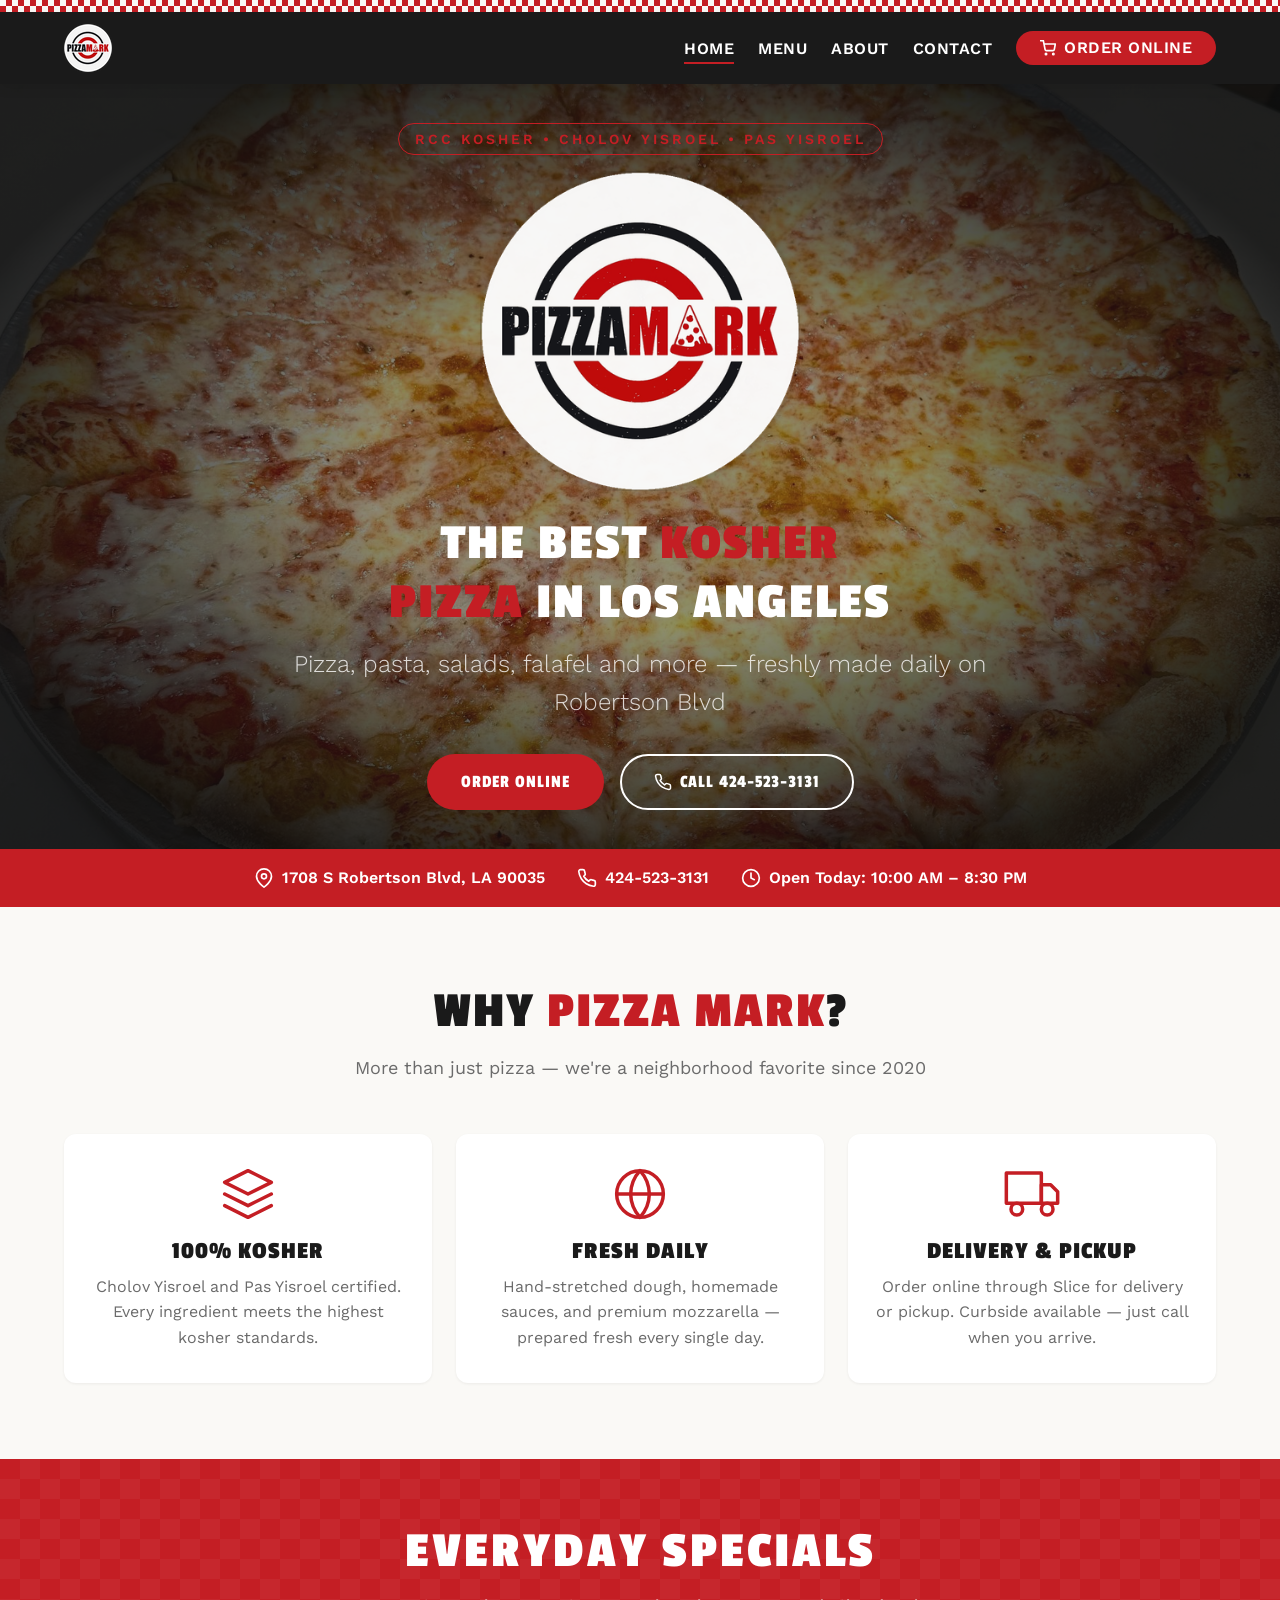
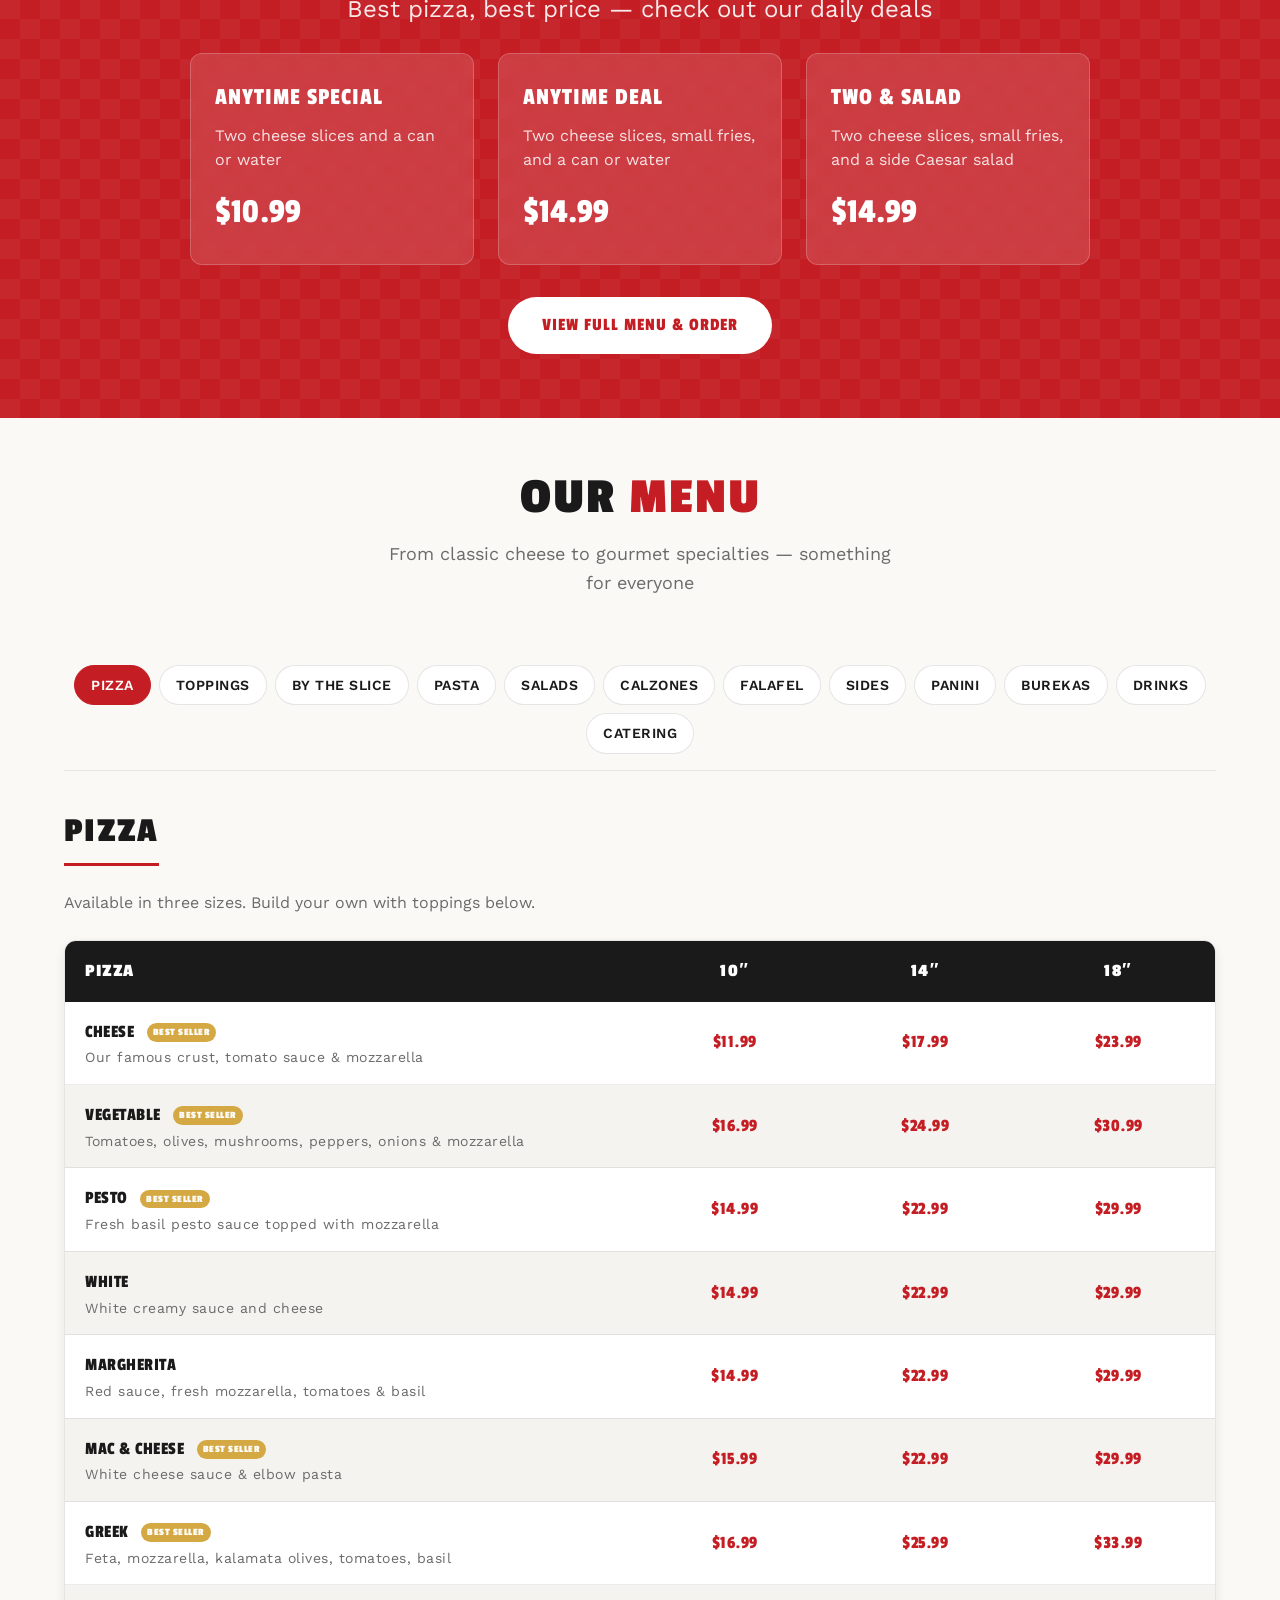
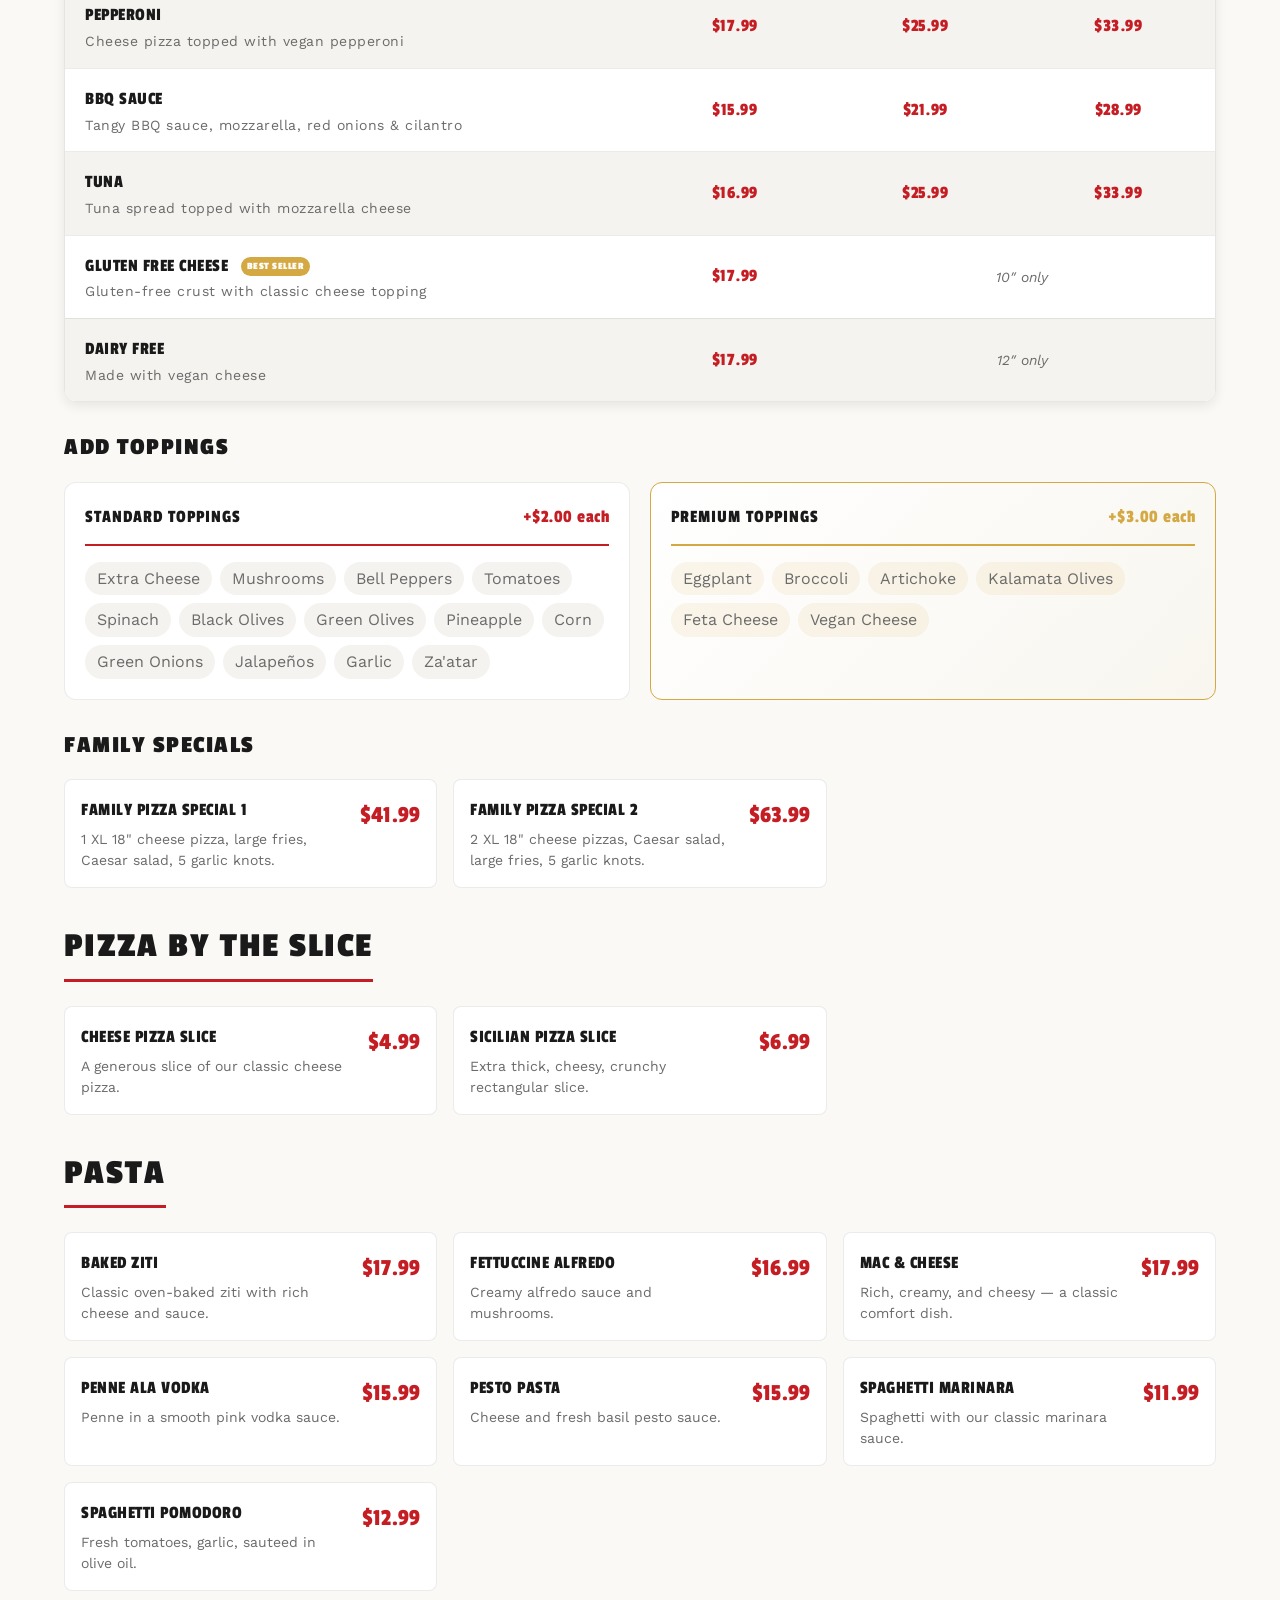
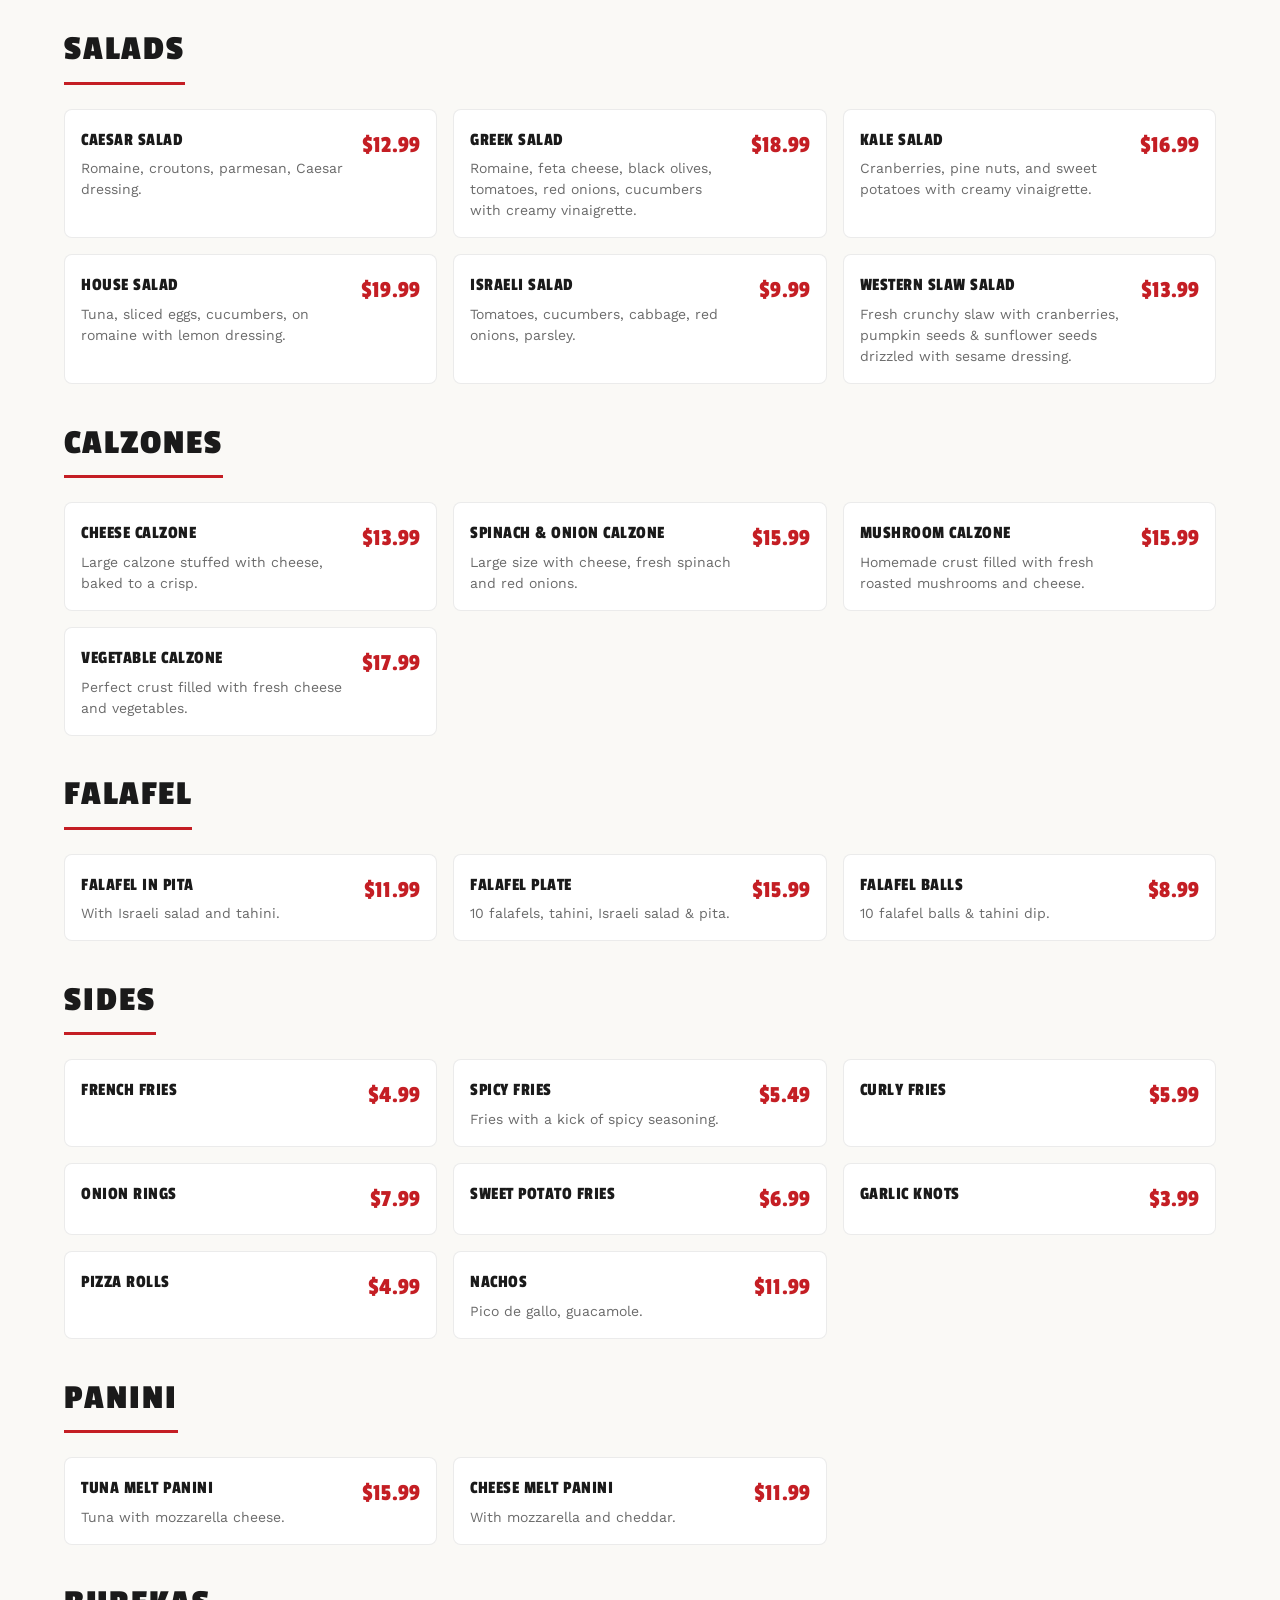
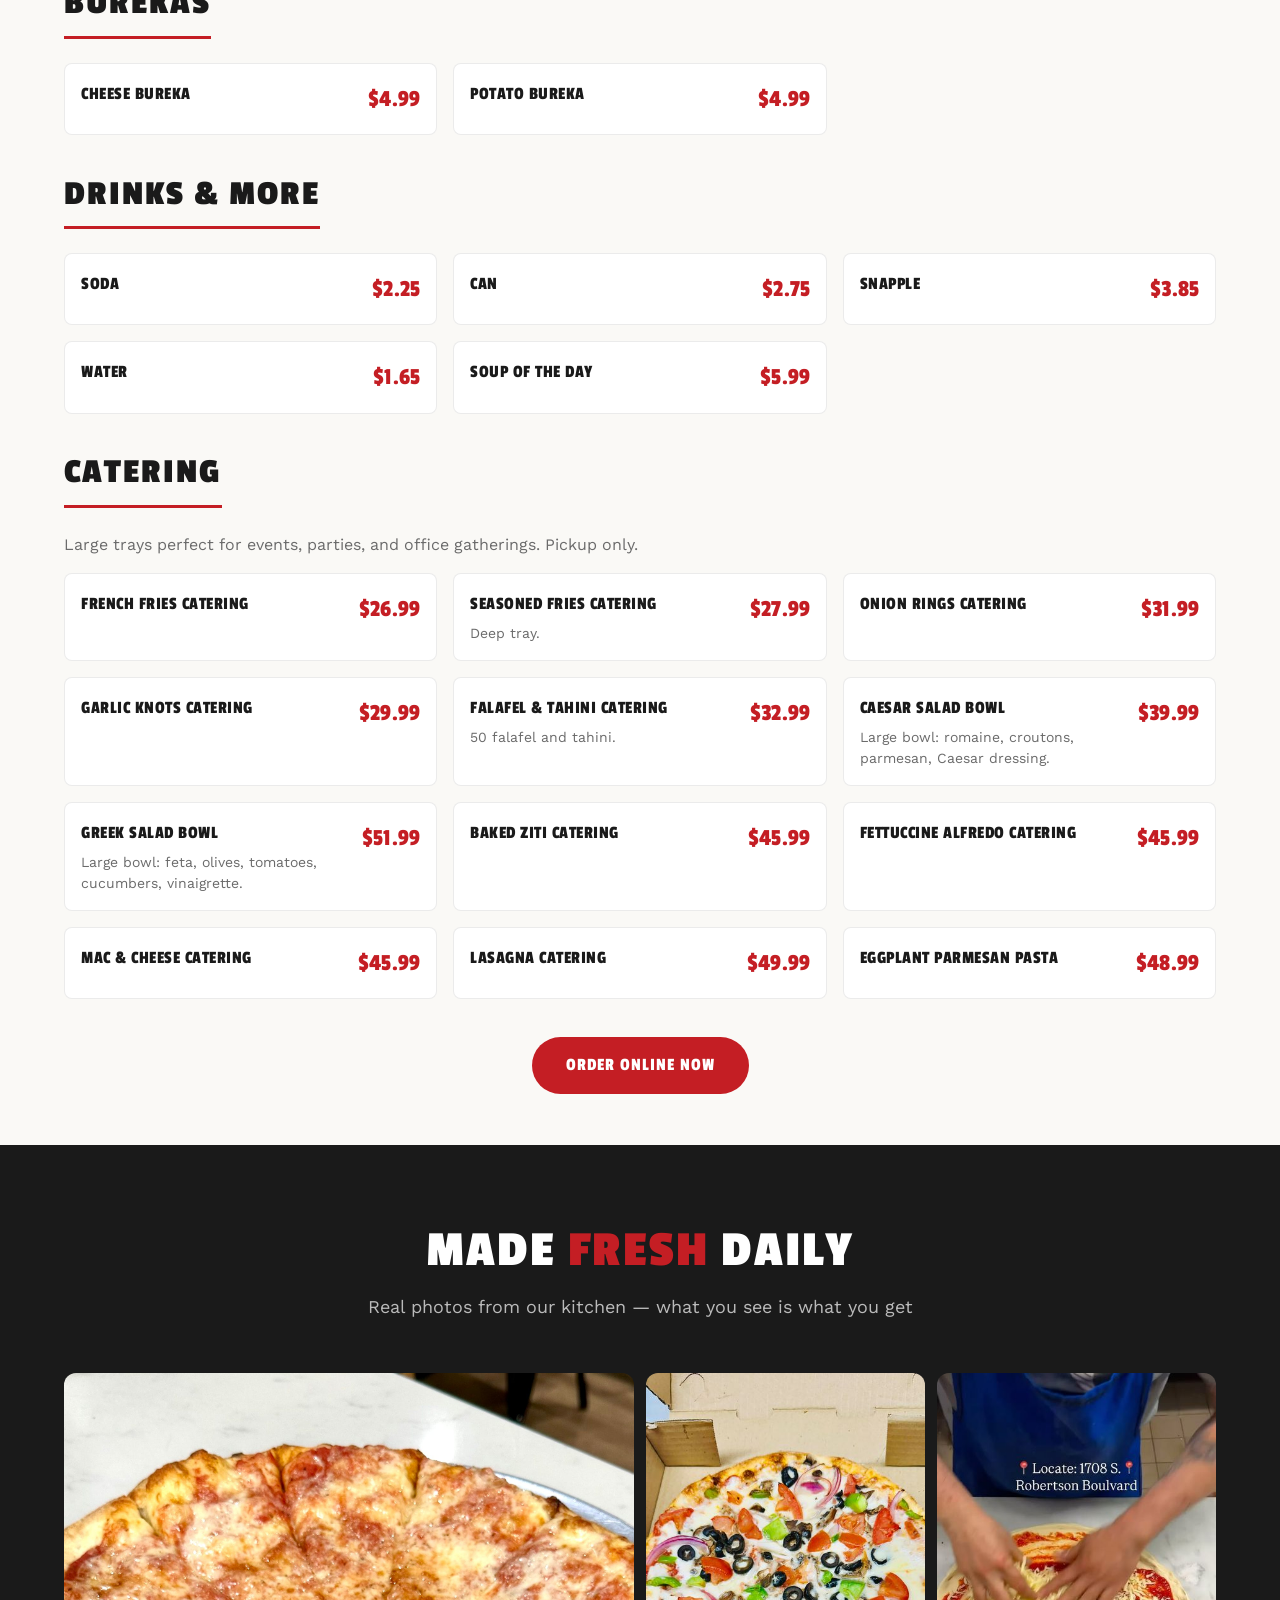
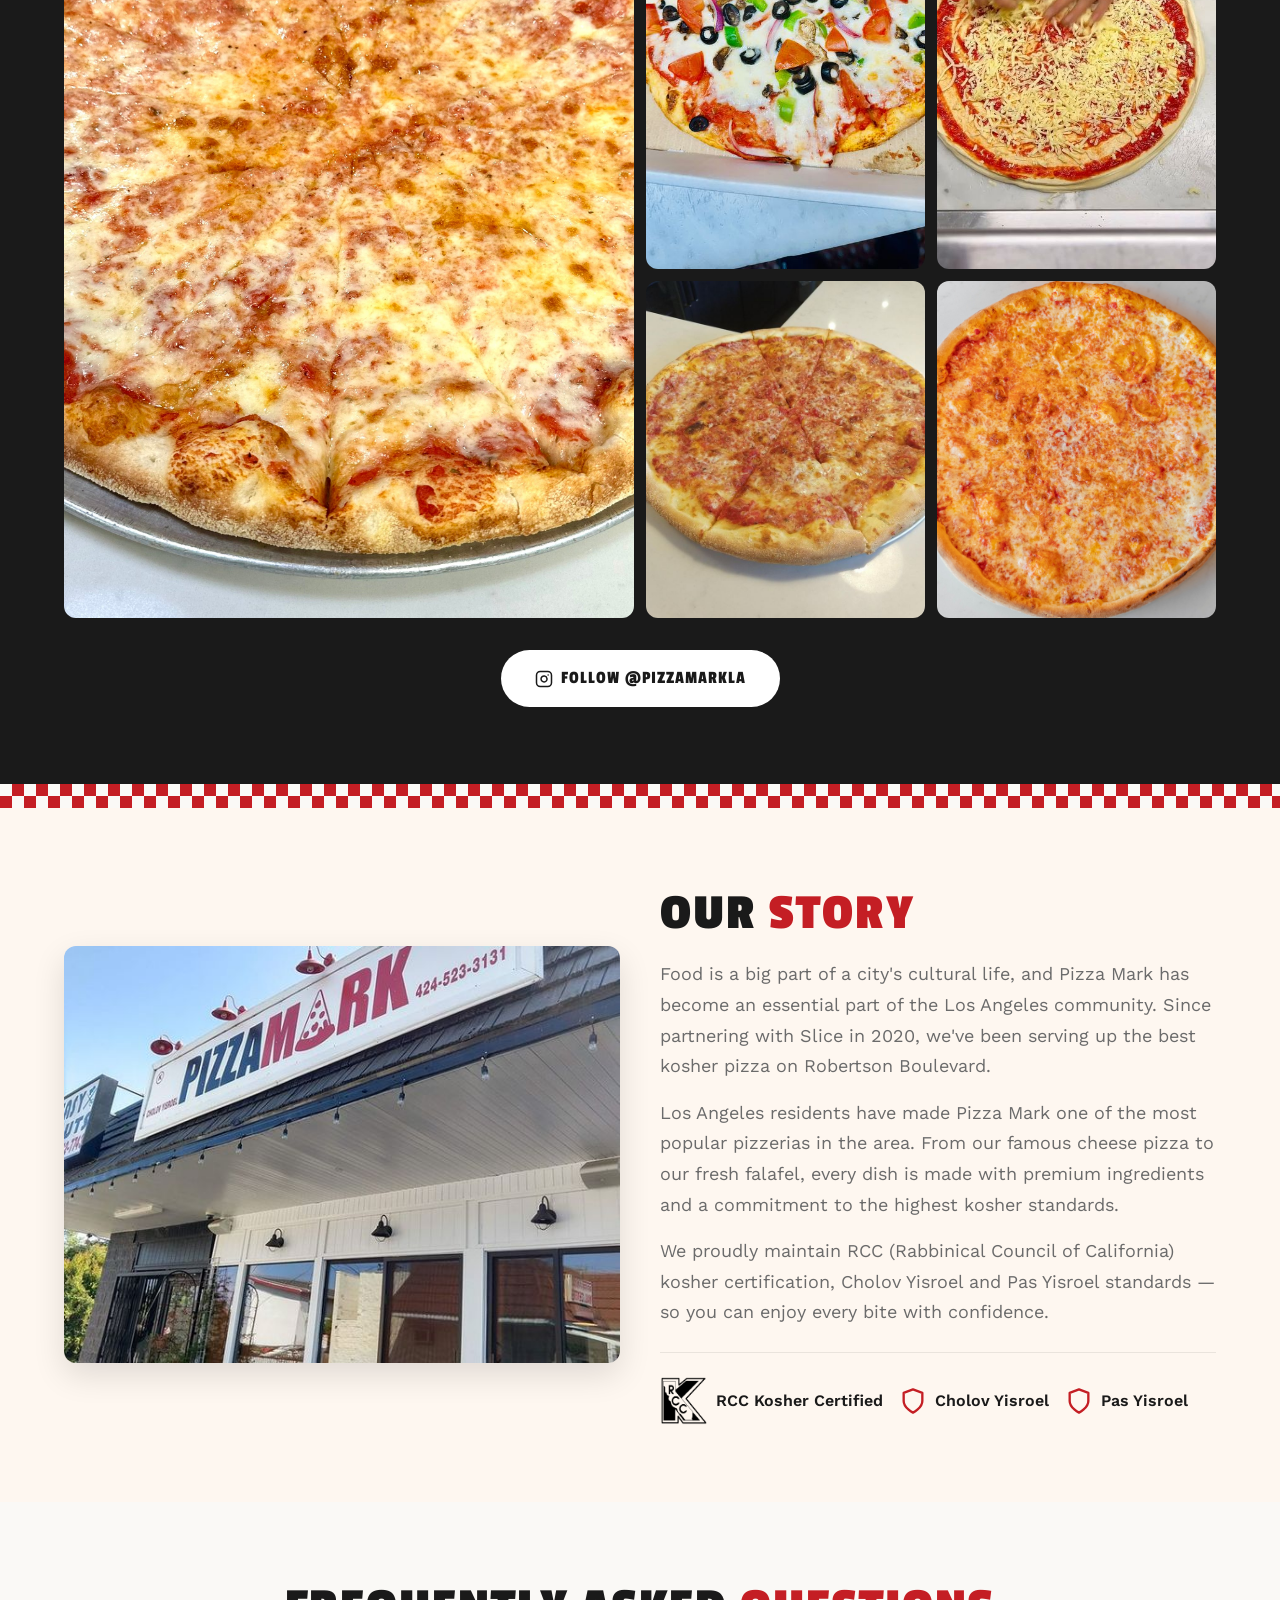
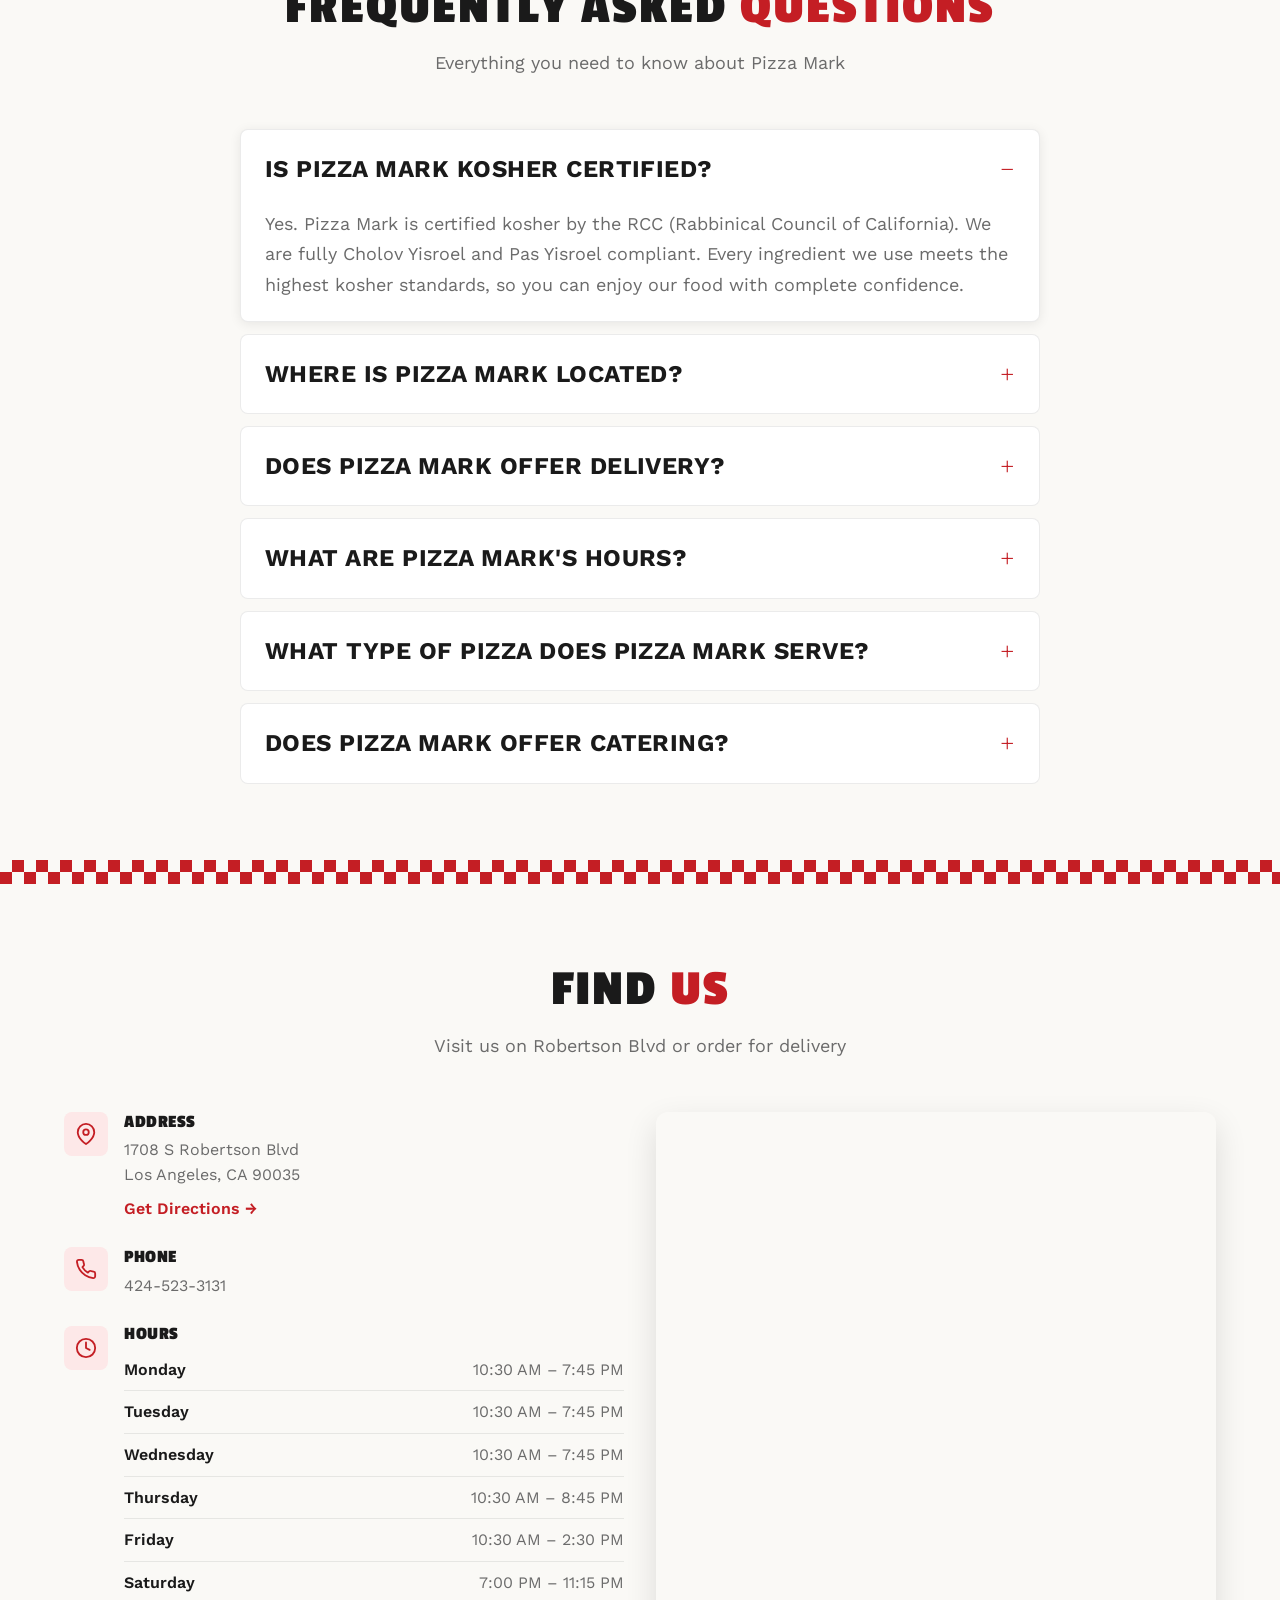
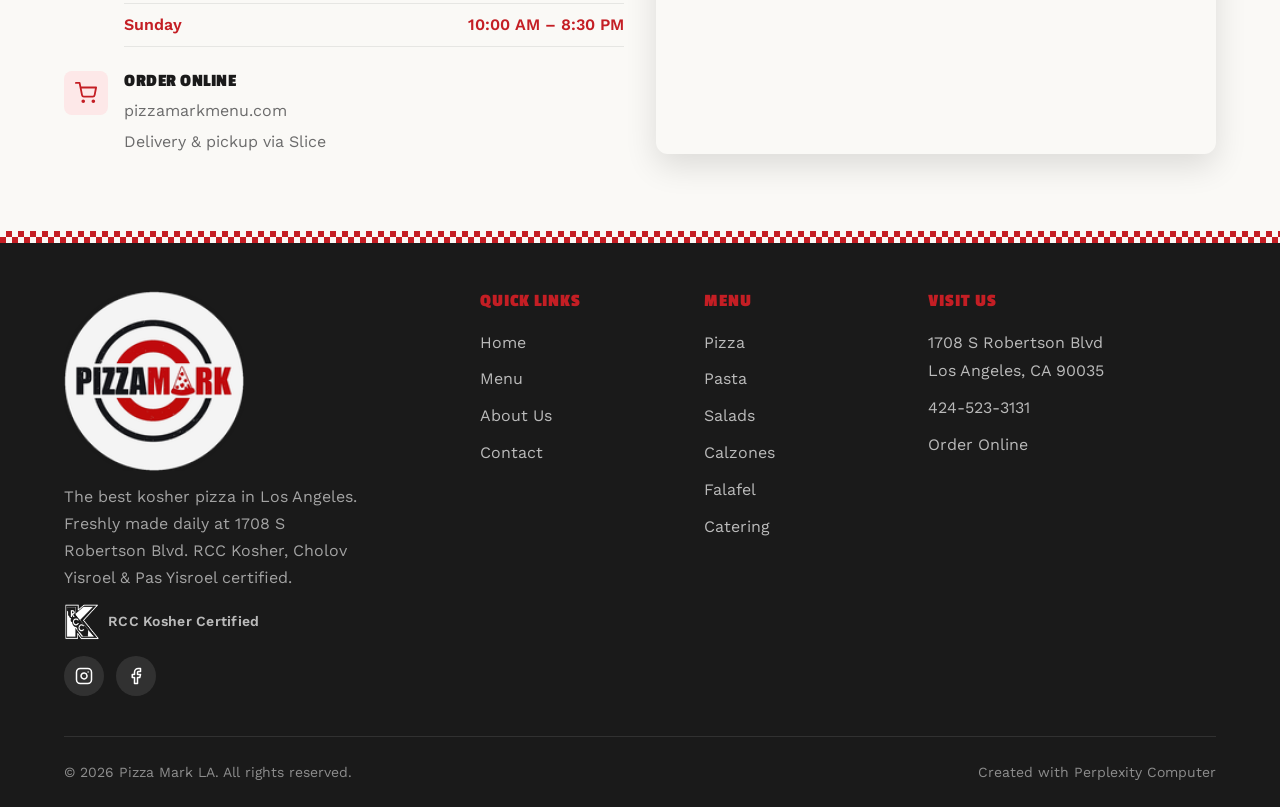
==== commit 3e43e73e: "Competitive SEO overhaul — FAQ section, expanded Schema.org, keyword targeting - Added FAQ section w" ====
--- a/index.html
+++ b/index.html
@@ -31,7 +31,7 @@
 <!-- SEO Meta Tags -->
 <title>Pizza Mark LA — Best Kosher Pizza in Los Angeles | Robertson Blvd</title>
 <meta name="description" content="Pizza Mark serves the best kosher pizza in Los Angeles. RCC Kosher certified, Cholov Yisroel & Pas Yisroel. Pizza, pasta, salads, falafel & more. Order online or call 424-523-3131. Located at 1708 S Robertson Blvd, LA 90035.">
-<meta name="keywords" content="kosher pizza Los Angeles, kosher restaurant LA, pizza delivery Robertson Blvd, Cholov Yisroel pizza, Pas Yisroel, RCC kosher, Rabbinical Council of California, best kosher pizza LA, Pizza Mark, kosher food Los Angeles, pizza near me, kosher catering LA">
+<meta name="keywords" content="kosher pizza Los Angeles, kosher restaurant LA, kosher pizza delivery Pico Robertson, Cholov Yisroel pizza, Pas Yisroel, RCC kosher certified, Rabbinical Council of California, best kosher pizza LA, Pizza Mark, kosher food Los Angeles, pizza near me 90035, kosher catering Los Angeles, kosher pizza near Beverly Hills, glatt kosher pizza, kosher pizzeria Robertson Blvd, kosher falafel Los Angeles, kosher pasta LA, Pico Robertson restaurants">
 <link rel="canonical" href="https://www.pizzamarkla.com">
 
 <!-- Open Graph -->
@@ -80,8 +80,29 @@
   "image": "https://www.pizzamarkla.com/assets/logo.jpg",
   "logo": "https://www.pizzamarkla.com/assets/logo.jpg",
   "description": "Best kosher pizza in Los Angeles. Pizza, pasta, salads, falafel and more. RCC Kosher certified, Cholov Yisroel and Pas Yisroel.",
-  "servesCuisine": ["Pizza", "Italian", "Kosher", "Mediterranean"],
+  "servesCuisine": ["Pizza", "Italian", "Kosher", "Mediterranean", "Falafel", "Israeli"],
   "priceRange": "$$",
+  "areaServed": {
+    "@type": "City",
+    "name": "Los Angeles",
+    "sameAs": "https://en.wikipedia.org/wiki/Los_Angeles"
+  },
+  "keywords": "kosher pizza, kosher restaurant, Cholov Yisroel, Pas Yisroel, RCC kosher, Pico Robertson, kosher delivery, kosher catering",
+  "knowsAbout": ["Kosher food", "Pizza", "Cholov Yisroel", "Pas Yisroel"],
+  "hasOfferCatalog": {
+    "@type": "OfferCatalog",
+    "name": "Pizza Mark Menu",
+    "itemListElement": [
+      { "@type": "OfferCatalog", "name": "Pizza" },
+      { "@type": "OfferCatalog", "name": "Pasta" },
+      { "@type": "OfferCatalog", "name": "Salads" },
+      { "@type": "OfferCatalog", "name": "Falafel" },
+      { "@type": "OfferCatalog", "name": "Calzones" },
+      { "@type": "OfferCatalog", "name": "Panini" },
+      { "@type": "OfferCatalog", "name": "Burekas" },
+      { "@type": "OfferCatalog", "name": "Catering" }
+    ]
+  },
   "address": {
     "@type": "PostalAddress",
     "streetAddress": "1708 S Robertson Blvd",
@@ -110,8 +131,25 @@
   "currenciesAccepted": "USD",
   "sameAs": [
     "https://www.instagram.com/pizzamarkla",
-    "https://www.facebook.com/pizzamarkla/"
+    "https://www.facebook.com/pizzamarkla/",
+    "https://www.yelp.com/biz/pizza-mark-los-angeles-2",
+    "https://pizzamarkmenu.com"
   ],
+  "potentialAction": {
+    "@type": "OrderAction",
+    "target": {
+      "@type": "EntryPoint",
+      "urlTemplate": "https://pizzamarkmenu.com",
+      "actionPlatform": ["http://schema.org/DesktopWebPlatform", "http://schema.org/MobileWebPlatform"]
+    },
+    "deliveryMethod": ["http://purl.org/goodrelations/v1#DeliveryModeOwnFleet", "http://purl.org/goodrelations/v1#DeliveryModePickUp"]
+  },
+  "aggregateRating": {
+    "@type": "AggregateRating",
+    "ratingValue": "4.5",
+    "reviewCount": "83",
+    "bestRating": "5"
+  },
   "creator": {
     "@type": "SoftwareApplication",
     "name": "Perplexity Computer",
@@ -158,6 +196,64 @@
 }
 </script>
 
+<!-- FAQ Structured Data -->
+<script type="application/ld+json">
+{
+  "@context": "https://schema.org",
+  "@type": "FAQPage",
+  "mainEntity": [
+    {
+      "@type": "Question",
+      "name": "Is Pizza Mark kosher certified?",
+      "acceptedAnswer": {
+        "@type": "Answer",
+        "text": "Yes. Pizza Mark is certified kosher by the RCC (Rabbinical Council of California). We are fully Cholov Yisroel and Pas Yisroel compliant. Every ingredient we use meets the highest kosher standards."
+      }
+    },
+    {
+      "@type": "Question",
+      "name": "Where is Pizza Mark located?",
+      "acceptedAnswer": {
+        "@type": "Answer",
+        "text": "Pizza Mark is located at 1708 S Robertson Blvd, Los Angeles, CA 90035, in the heart of the Pico-Robertson neighborhood. We're just minutes from Beverly Hills, Mid-City, and the Fairfax District."
+      }
+    },
+    {
+      "@type": "Question",
+      "name": "Does Pizza Mark offer delivery?",
+      "acceptedAnswer": {
+        "@type": "Answer",
+        "text": "Yes. You can order delivery or pickup through our online ordering system at pizzamarkmenu.com (powered by Slice). You can also call us at 424-523-3131 for pickup or curbside orders."
+      }
+    },
+    {
+      "@type": "Question",
+      "name": "What are Pizza Mark's hours?",
+      "acceptedAnswer": {
+        "@type": "Answer",
+        "text": "Monday-Wednesday: 10:30 AM - 7:45 PM, Thursday: 10:30 AM - 8:45 PM, Friday: 10:30 AM - 2:30 PM (before Shabbat), Saturday: 7:00 PM - 11:15 PM (after Shabbat), Sunday: 10:00 AM - 8:30 PM."
+      }
+    },
+    {
+      "@type": "Question",
+      "name": "What type of pizza does Pizza Mark serve?",
+      "acceptedAnswer": {
+        "@type": "Answer",
+        "text": "We serve kosher pizzas in 10-inch, 14-inch, and 18-inch sizes including Cheese, Vegetable, Pesto, White, Margherita, Mac and Cheese, Greek, Pepperoni (vegan), BBQ, and Mushroom and Onion. We also offer calzones, pasta, falafel, panini, salads, burekas, and more."
+      }
+    },
+    {
+      "@type": "Question",
+      "name": "Does Pizza Mark offer catering?",
+      "acceptedAnswer": {
+        "@type": "Answer",
+        "text": "Yes. We offer kosher catering for parties, events, and group orders in the Los Angeles area. Our catering menu includes pizza packages, pasta trays, salad platters, and more. Call 424-523-3131 for a custom quote."
+      }
+    }
+  ]
+}
+</script>
+
 <!-- Breadcrumb Structured Data -->
 <script type="application/ld+json">
 {
@@ -654,6 +750,57 @@
   </div>
 </section>
 
+<!-- ===================== FAQ ===================== -->
+<section class="section" id="faq" aria-label="Frequently Asked Questions">
+  <div class="container">
+    <div class="section__header fade-up">
+      <h2>Frequently Asked <span>Questions</span></h2>
+      <p class="section__subtitle">Everything you need to know about Pizza Mark</p>
+    </div>
+    <div class="faq-list fade-up">
+      <details class="faq-item" open>
+        <summary class="faq-item__q">Is Pizza Mark kosher certified?</summary>
+        <div class="faq-item__a">
+          <p>Yes. Pizza Mark is certified kosher by the RCC (Rabbinical Council of California). We are fully Cholov Yisroel and Pas Yisroel compliant. Every ingredient we use meets the highest kosher standards, so you can enjoy our food with complete confidence.</p>
+        </div>
+      </details>
+      <details class="faq-item">
+        <summary class="faq-item__q">Where is Pizza Mark located?</summary>
+        <div class="faq-item__a">
+          <p>We're located at 1708 S Robertson Blvd, Los Angeles, CA 90035 — in the heart of the Pico-Robertson neighborhood, one of LA's most vibrant kosher dining areas. We're just minutes from Beverly Hills, Mid-City, and the Fairfax District.</p>
+        </div>
+      </details>
+      <details class="faq-item">
+        <summary class="faq-item__q">Does Pizza Mark offer delivery?</summary>
+        <div class="faq-item__a">
+          <p>Yes. You can order delivery or pickup through our online ordering system at <a href="https://pizzamarkmenu.com" target="_blank" rel="noopener noreferrer">pizzamarkmenu.com</a> (powered by Slice). You can also call us directly at <a href="tel:+14245233131">424-523-3131</a> to place an order for pickup or curbside.</p>
+        </div>
+      </details>
+      <details class="faq-item">
+        <summary class="faq-item__q">What are Pizza Mark's hours?</summary>
+        <div class="faq-item__a">
+          <p>Monday–Wednesday: 10:30 AM – 7:45 PM, Thursday: 10:30 AM – 8:45 PM, Friday: 10:30 AM – 2:30 PM (before Shabbat), Saturday: 7:00 PM – 11:15 PM (after Shabbat), Sunday: 10:00 AM – 8:30 PM. Friday and Saturday hours adjust seasonally for Shabbat.</p>
+        </div>
+      </details>
+      <details class="faq-item">
+        <summary class="faq-item__q">What type of pizza does Pizza Mark serve?</summary>
+        <div class="faq-item__a">
+          <p>We serve a wide variety of kosher pizzas available in 10", 14", and 18" sizes. Our menu includes Cheese, Vegetable, Pesto, White, Margherita, Mac & Cheese, Greek, Pepperoni (vegan), BBQ, and Mushroom & Onion pizzas. We also offer pizza by the slice, plus specialty items like calzones, pasta, falafel, panini, salads, burekas, and more.</p>
+        </div>
+      </details>
+      <details class="faq-item">
+        <summary class="faq-item__q">Does Pizza Mark offer catering?</summary>
+        <div class="faq-item__a">
+          <p>Yes. We offer kosher catering for parties, events, and group orders in the Los Angeles area. Our catering menu includes pizza packages, pasta trays, salad platters, and more. Call us at <a href="tel:+14245233131">424-523-3131</a> to discuss your event needs and get a custom quote.</p>
+        </div>
+      </details>
+    </div>
+  </div>
+</section>
+
+<!-- Checkerboard Divider -->
+<div class="checker-border" aria-hidden="true"></div>
+
 <!-- ===================== CONTACT ===================== -->
 <section class="section" id="contact" aria-label="Contact and location">
   <div class="container">
--- a/style.css
+++ b/style.css
@@ -1282,6 +1282,90 @@
 }
 
 /* ============================================
+   FAQ
+   ============================================ */
+
+.faq-list {
+  max-width: 800px;
+  margin: 0 auto;
+  display: flex;
+  flex-direction: column;
+  gap: var(--space-3);
+}
+
+.faq-item {
+  background: white;
+  border: 1px solid var(--color-divider);
+  border-radius: 8px;
+  overflow: hidden;
+  transition: box-shadow 0.2s ease;
+}
+
+.faq-item[open] {
+  box-shadow: 0 2px 12px rgba(0,0,0,0.08);
+}
+
+.faq-item__q {
+  font-family: var(--font-heading);
+  font-size: var(--text-lg);
+  font-weight: 700;
+  color: var(--color-text);
+  padding: var(--space-5) var(--space-6);
+  cursor: pointer;
+  list-style: none;
+  display: flex;
+  align-items: center;
+  justify-content: space-between;
+  gap: var(--space-4);
+  user-select: none;
+  text-transform: uppercase;
+  letter-spacing: 0.02em;
+}
+
+.faq-item__q::-webkit-details-marker {
+  display: none;
+}
+
+.faq-item__q::after {
+  content: '+';
+  font-size: 1.5rem;
+  font-weight: 300;
+  color: var(--color-primary);
+  flex-shrink: 0;
+  transition: transform 0.2s ease;
+}
+
+.faq-item[open] .faq-item__q::after {
+  content: '\2212';
+}
+
+.faq-item__a {
+  padding: 0 var(--space-6) var(--space-5);
+}
+
+.faq-item__a p {
+  font-size: var(--text-base);
+  line-height: 1.7;
+  color: var(--color-text-muted);
+  margin: 0;
+}
+
+.faq-item__a a {
+  color: var(--color-primary);
+  font-weight: 600;
+}
+
+@media (max-width: 768px) {
+  .faq-item__q {
+    font-size: var(--text-base);
+    padding: var(--space-4) var(--space-4);
+  }
+  .faq-item__a {
+    padding: 0 var(--space-4) var(--space-4);
+  }
+}
+
+/* ============================================
    FOOTER
    ============================================ */
 
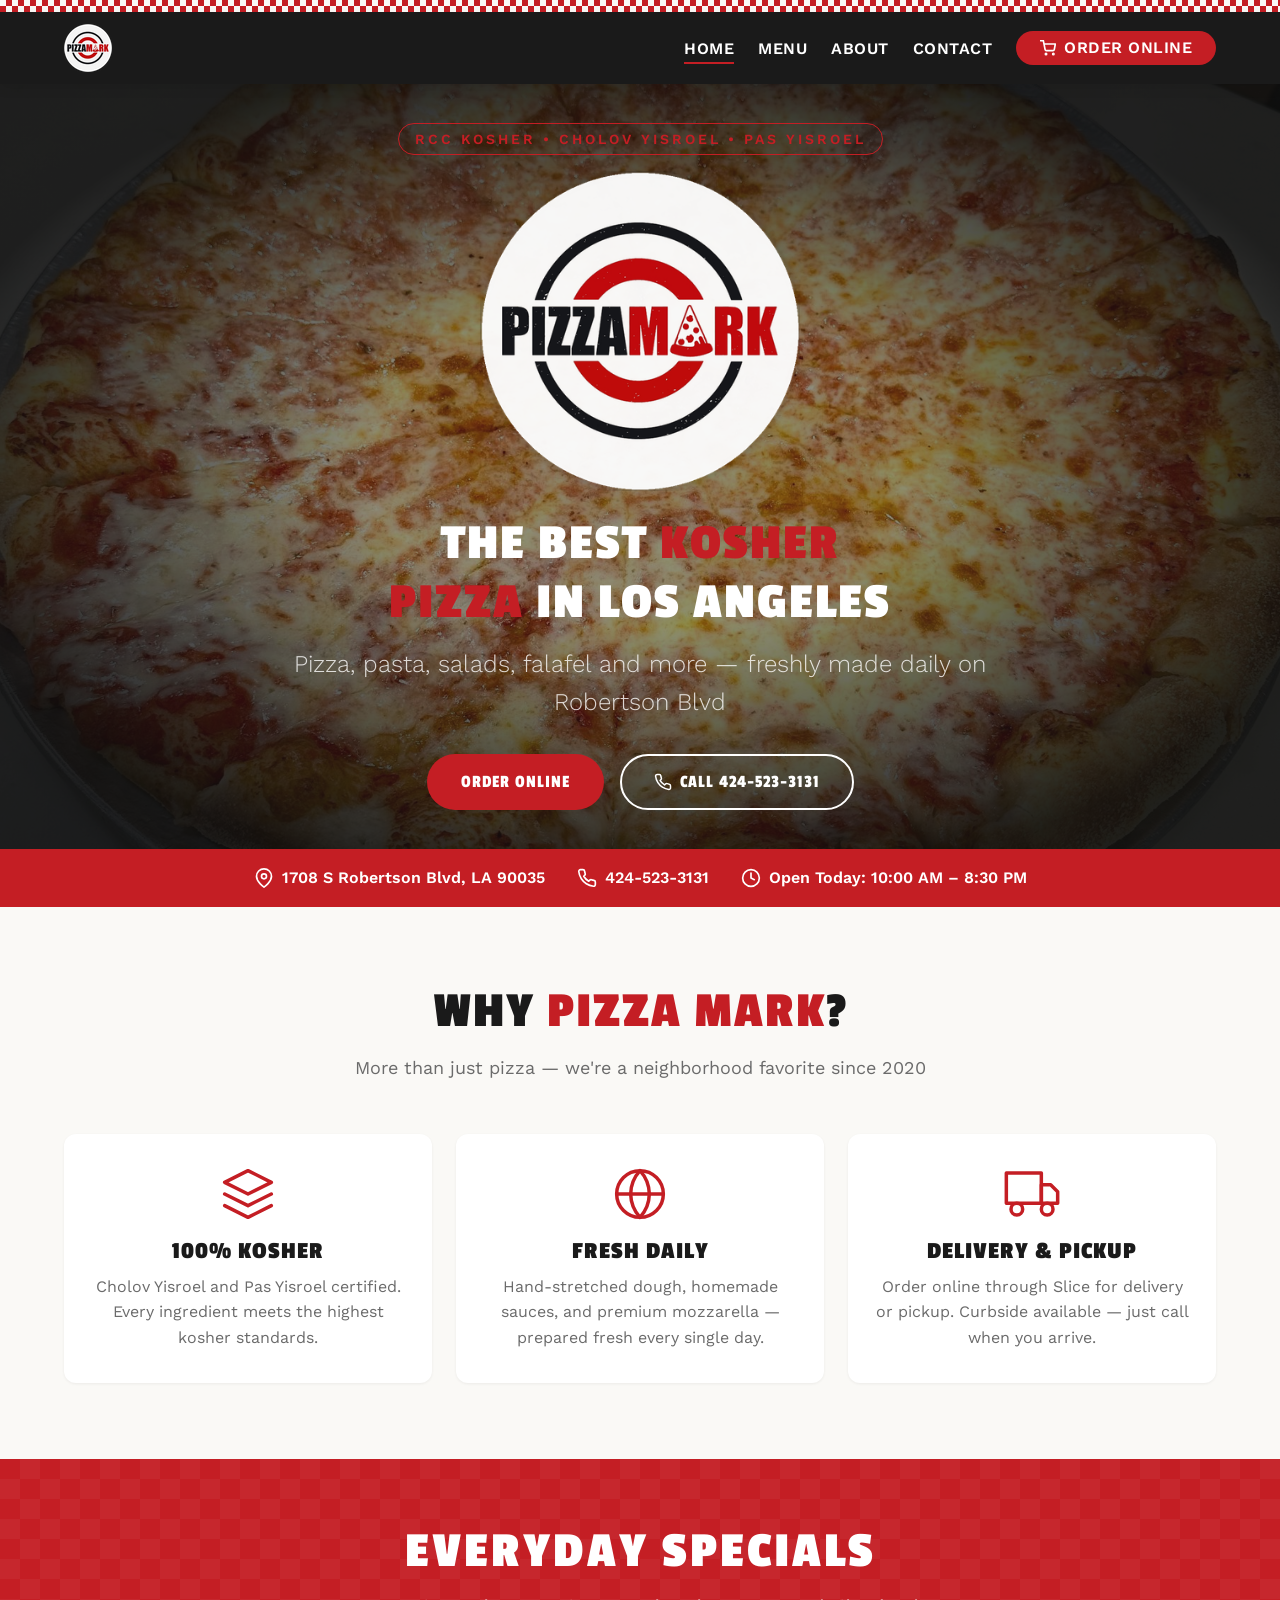
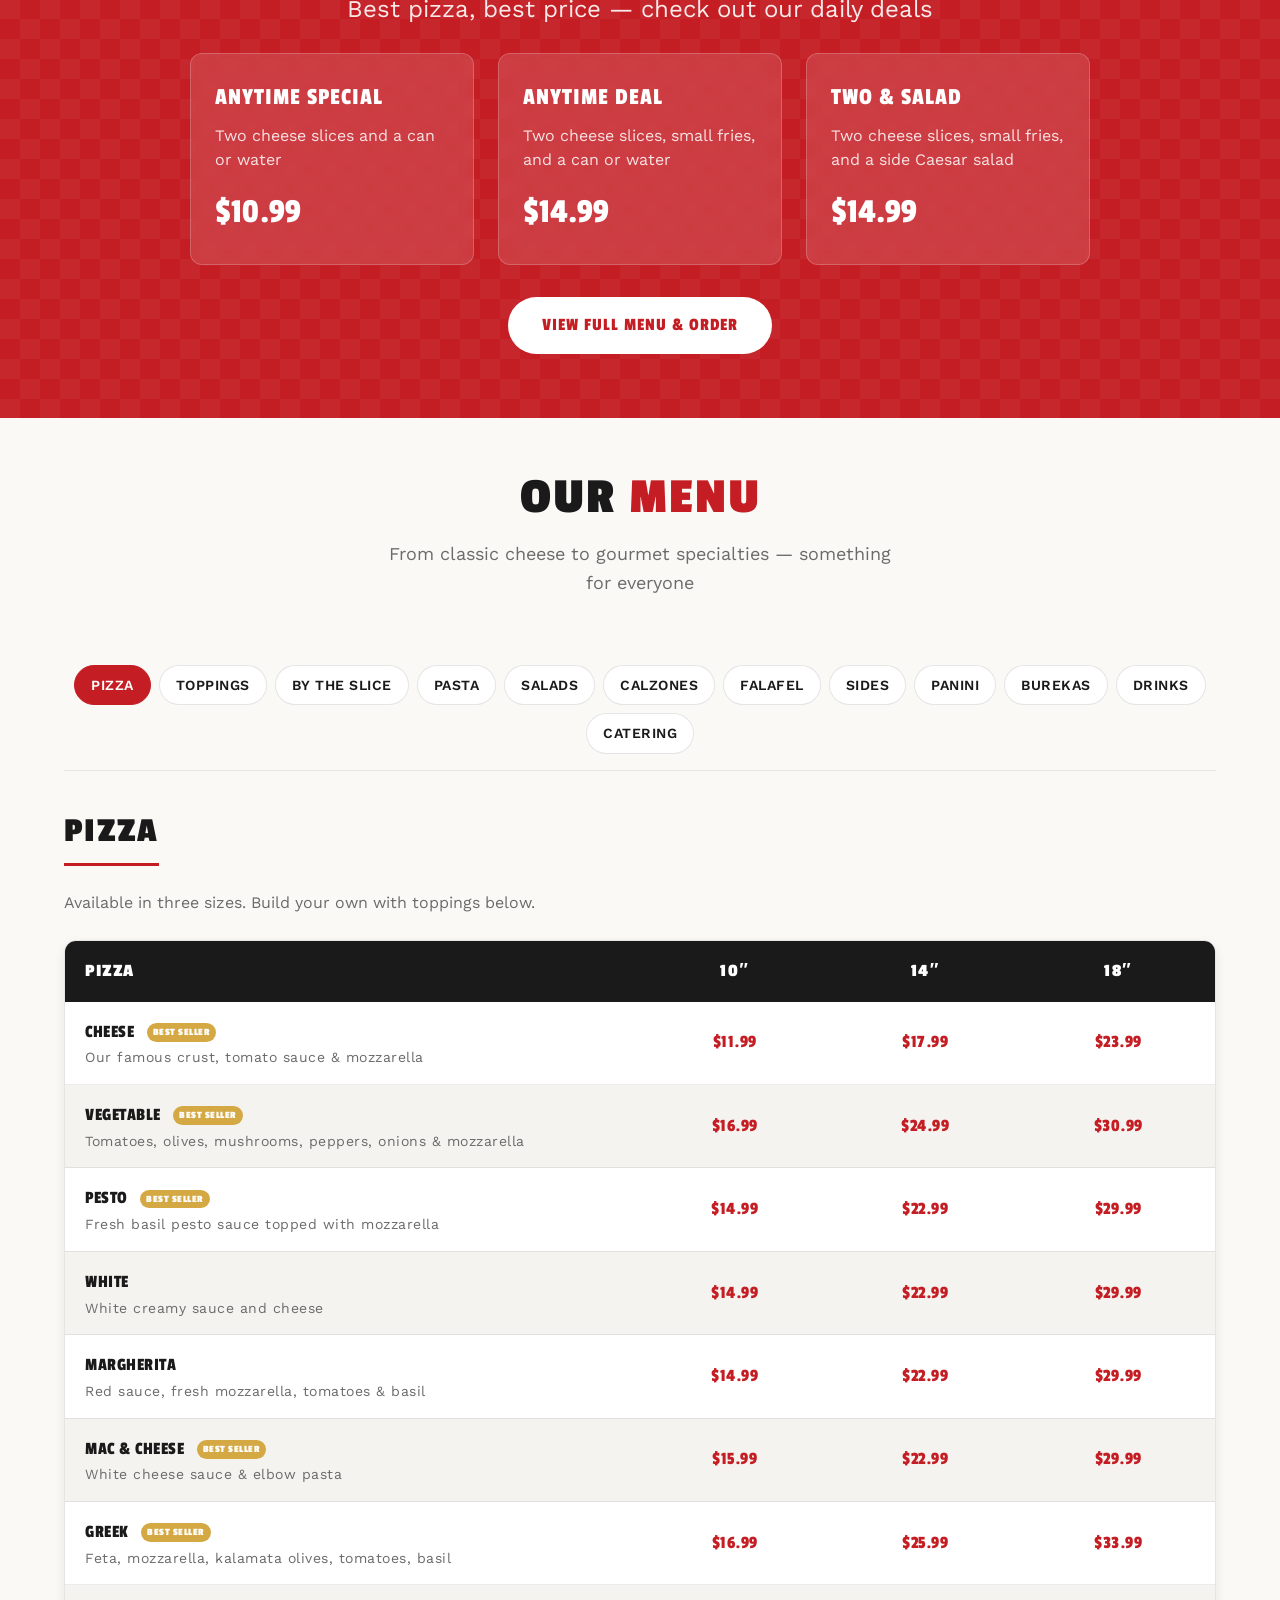
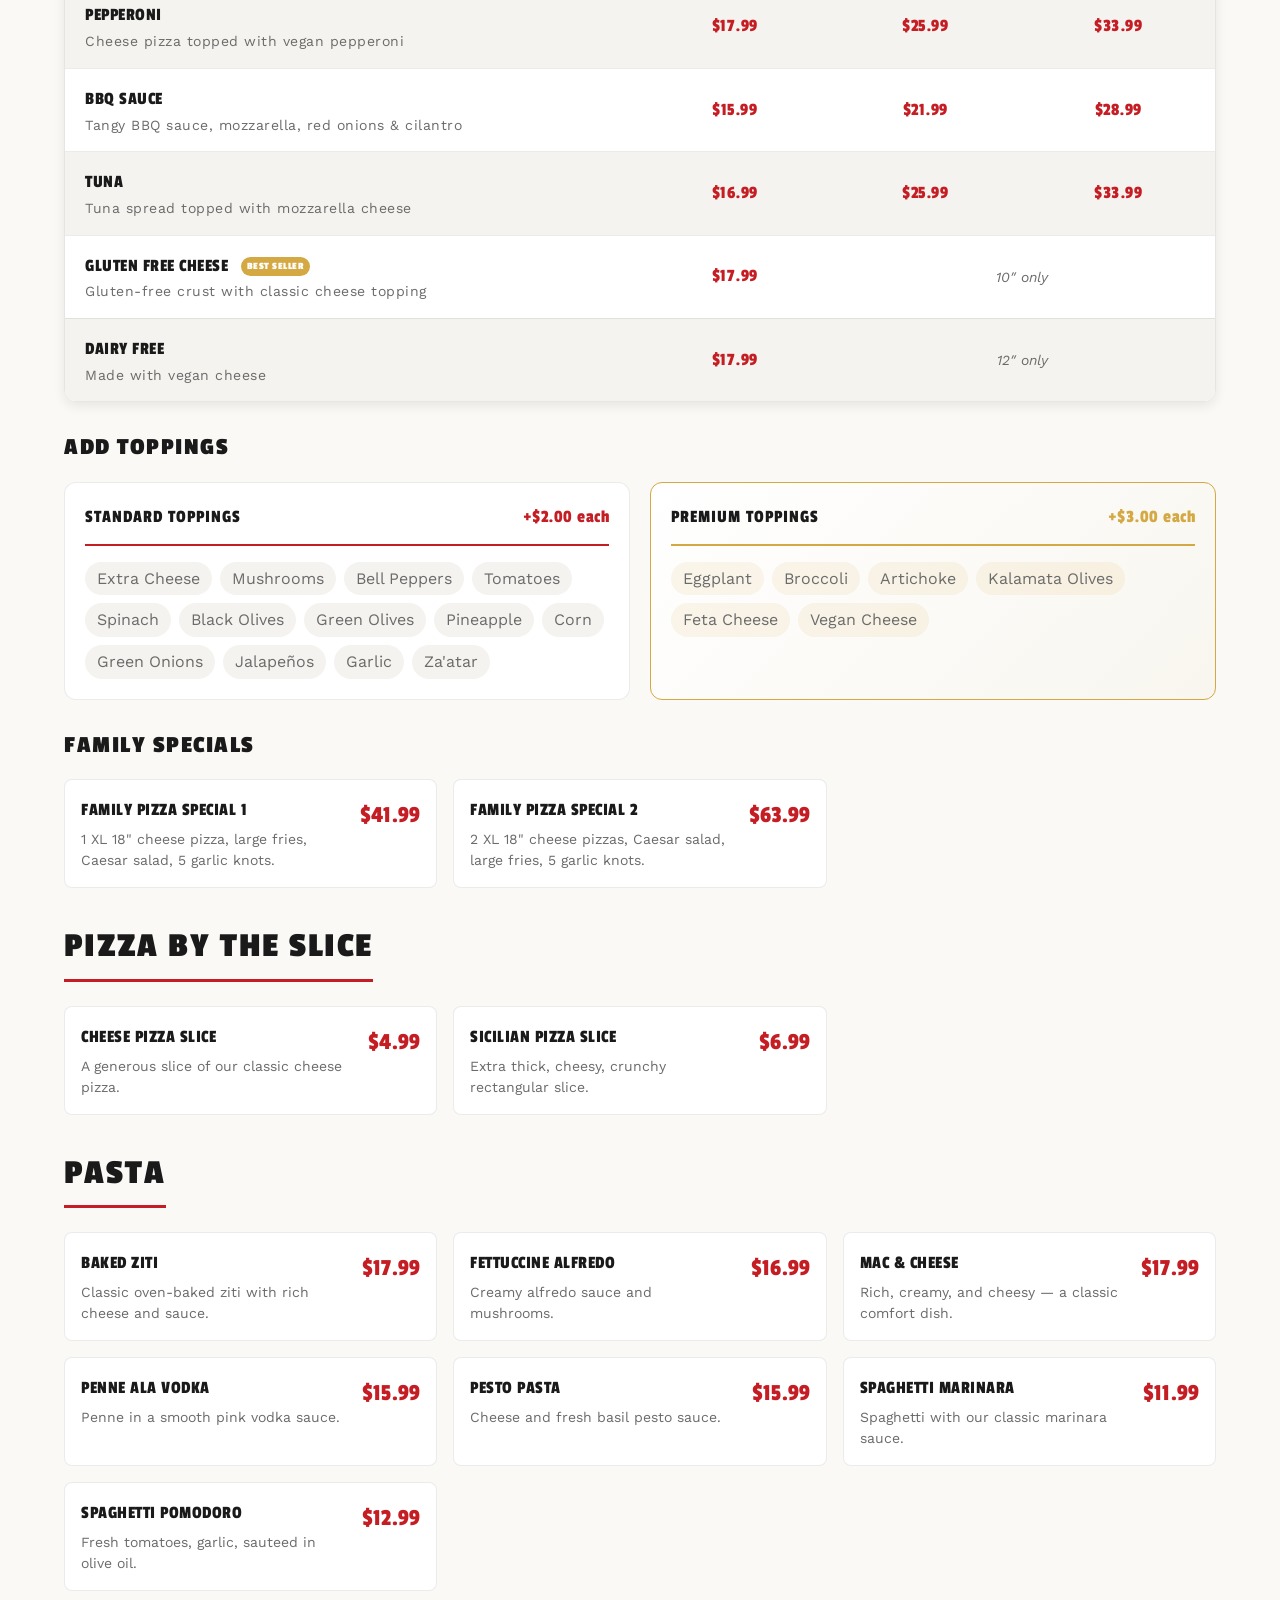
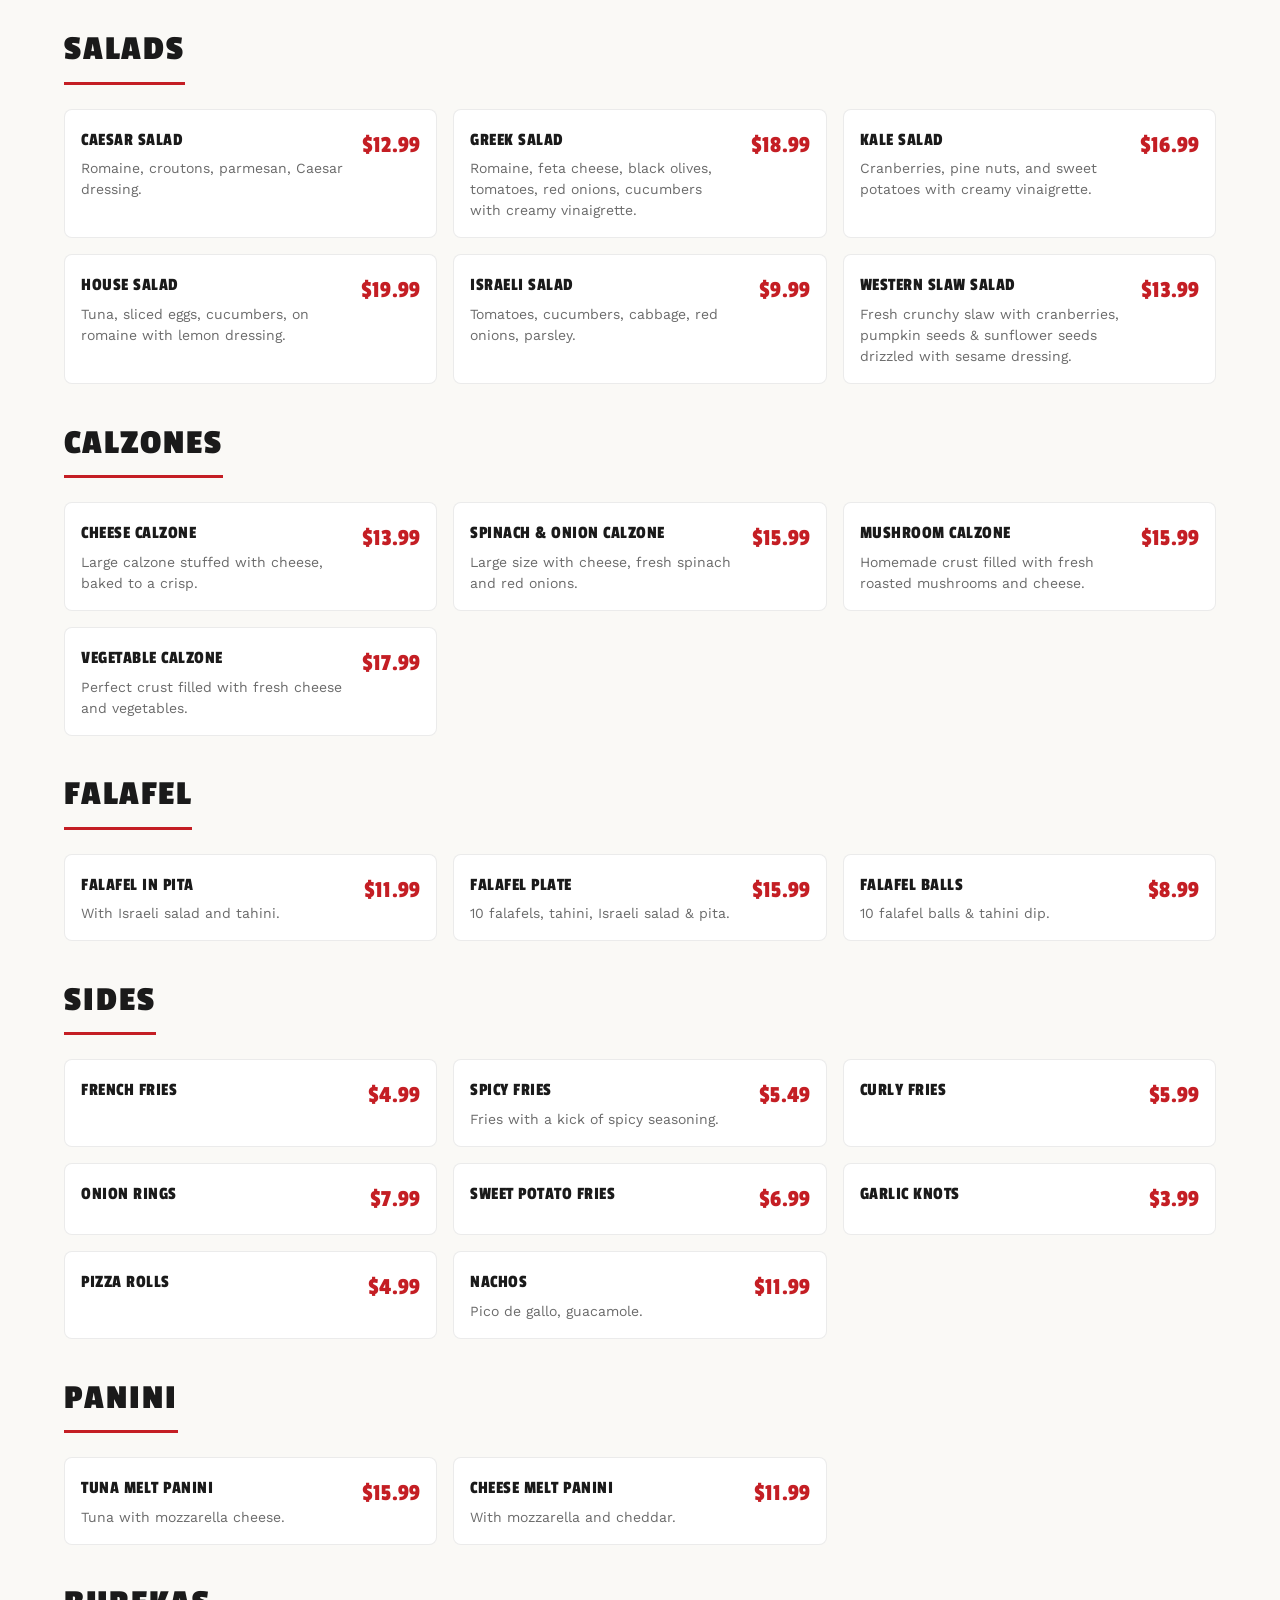
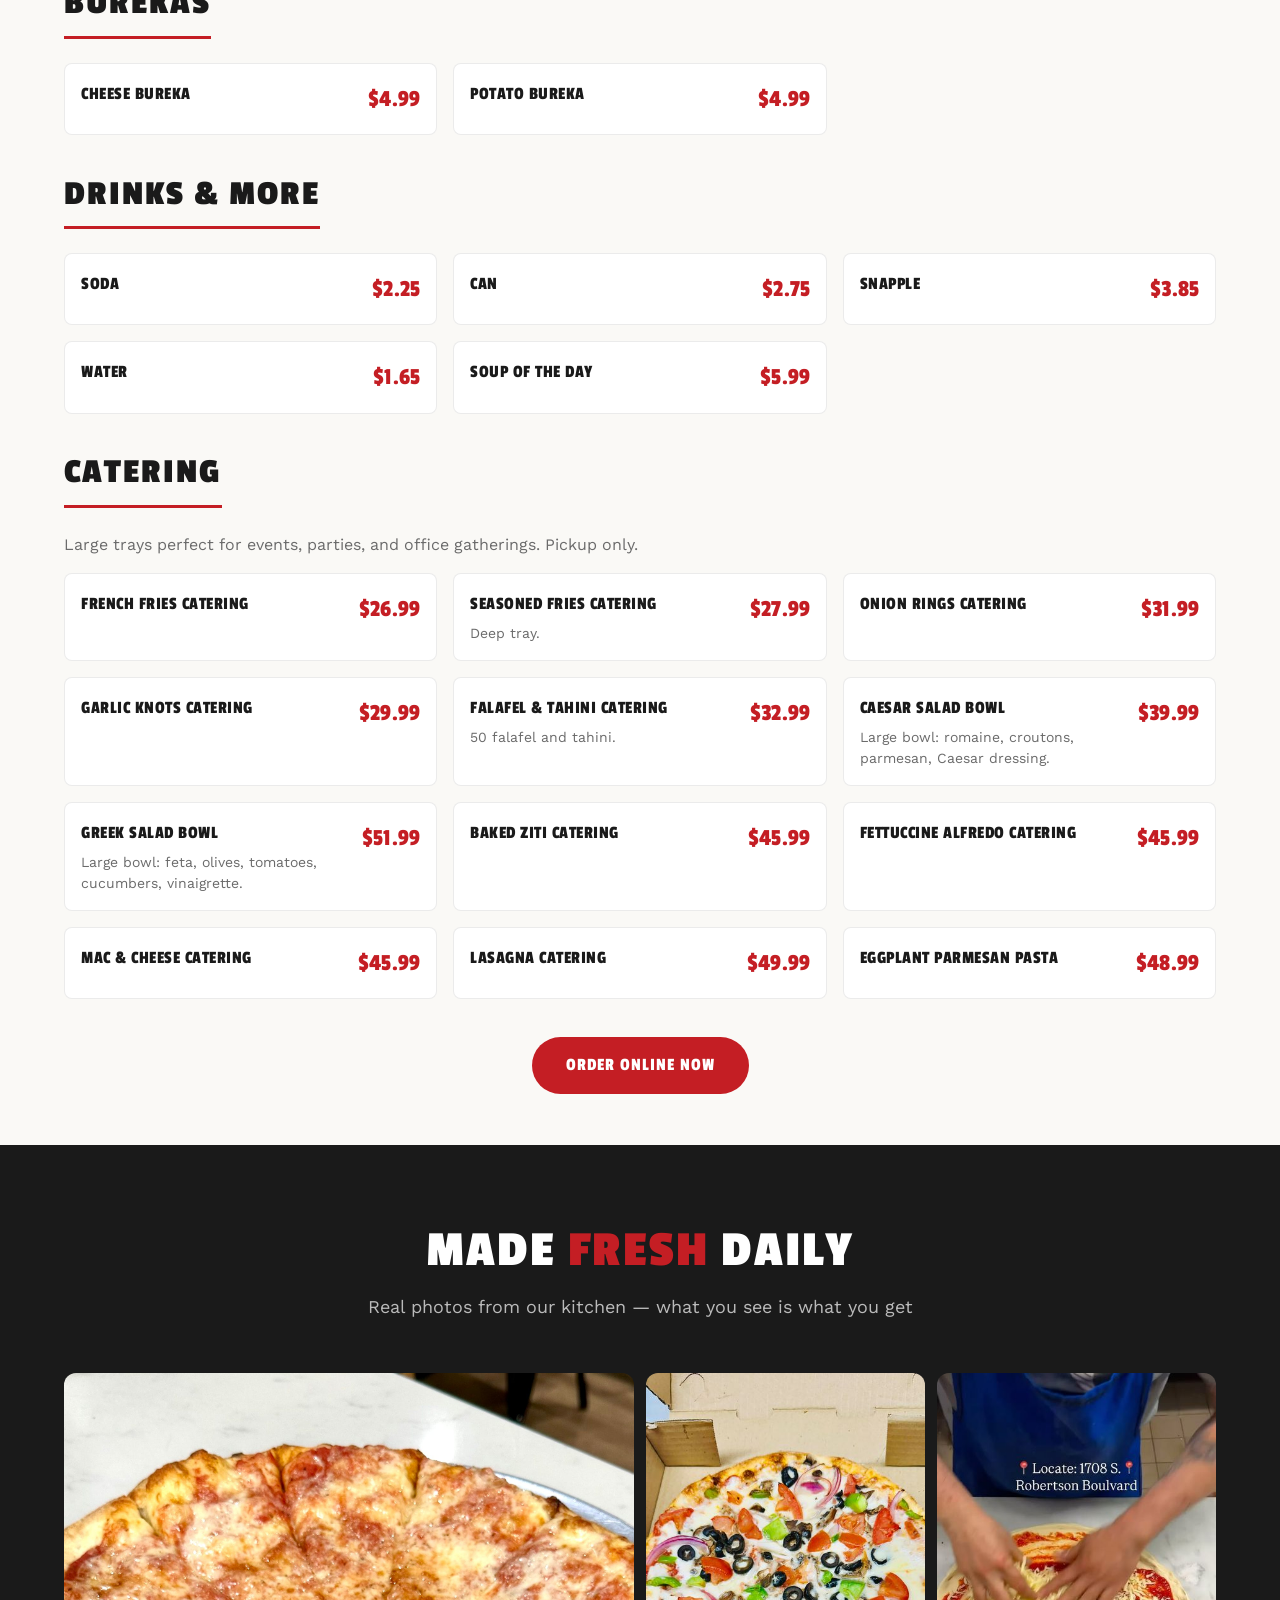
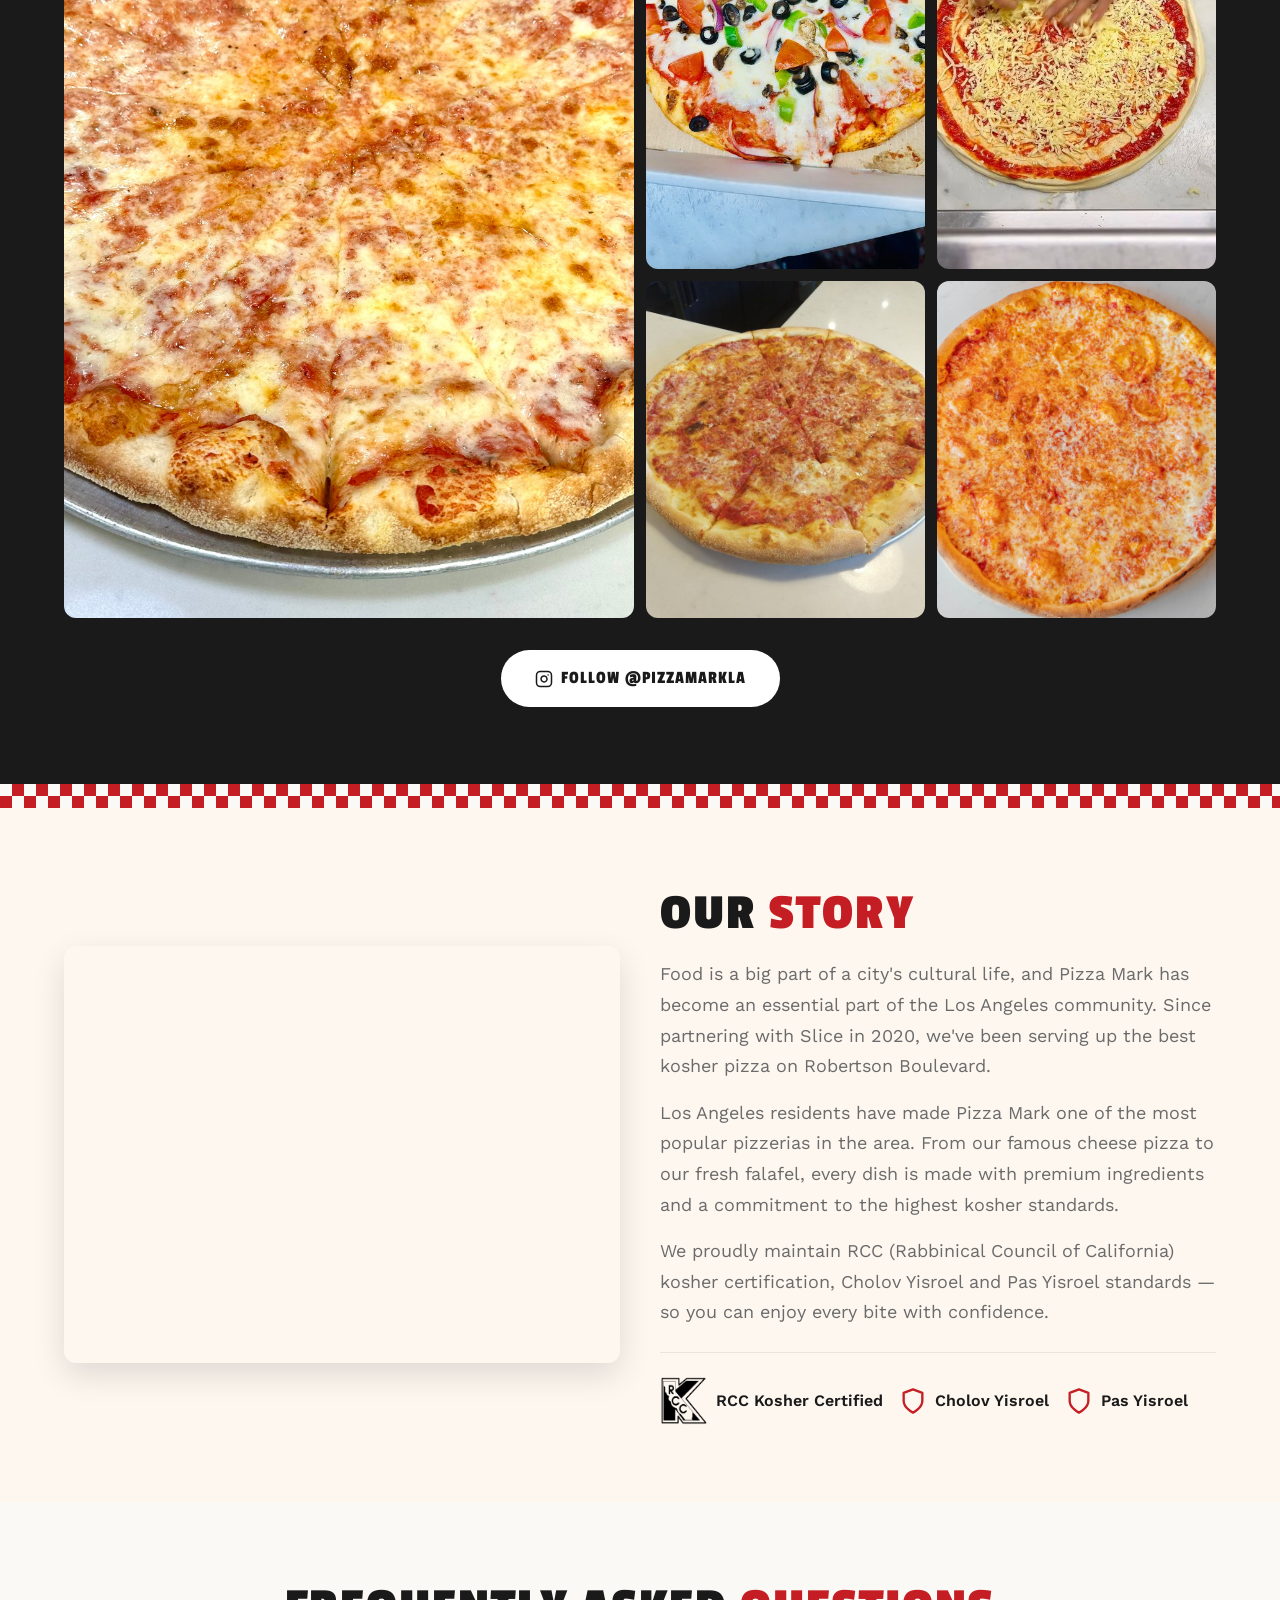
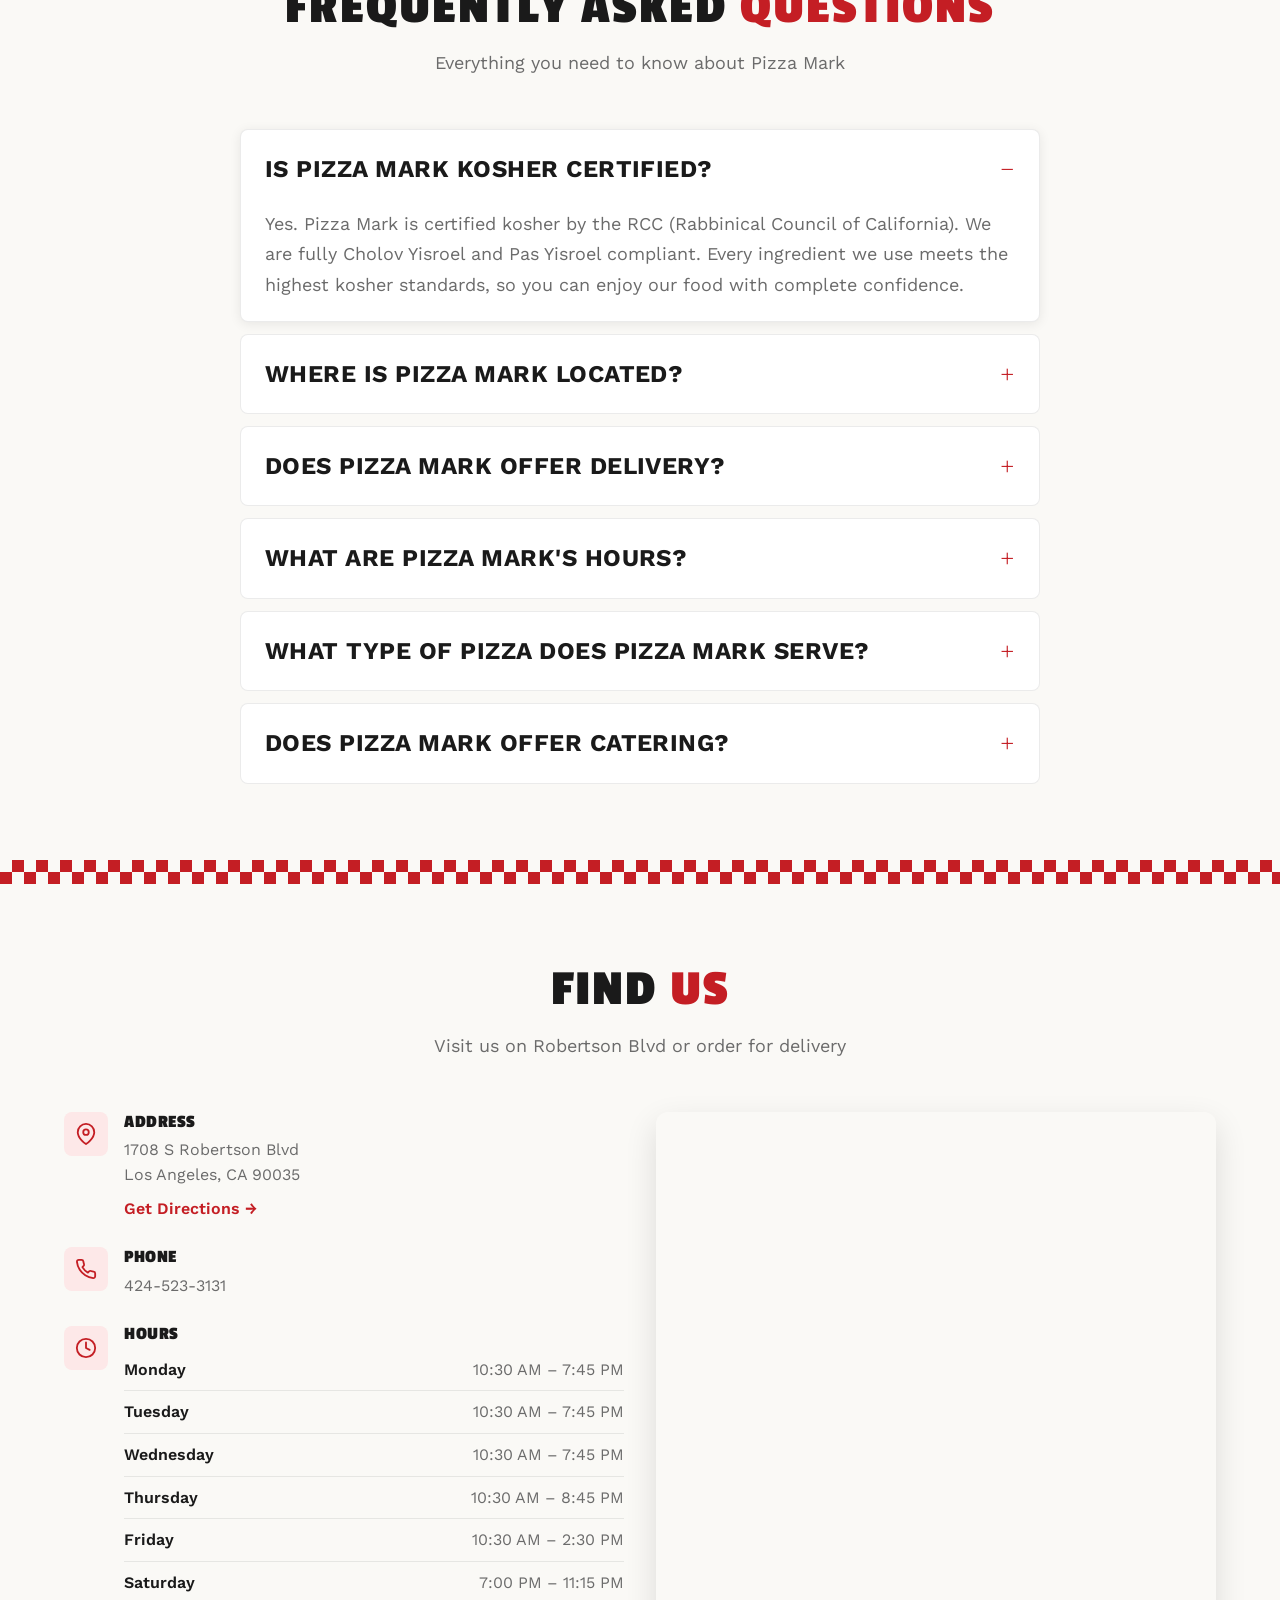
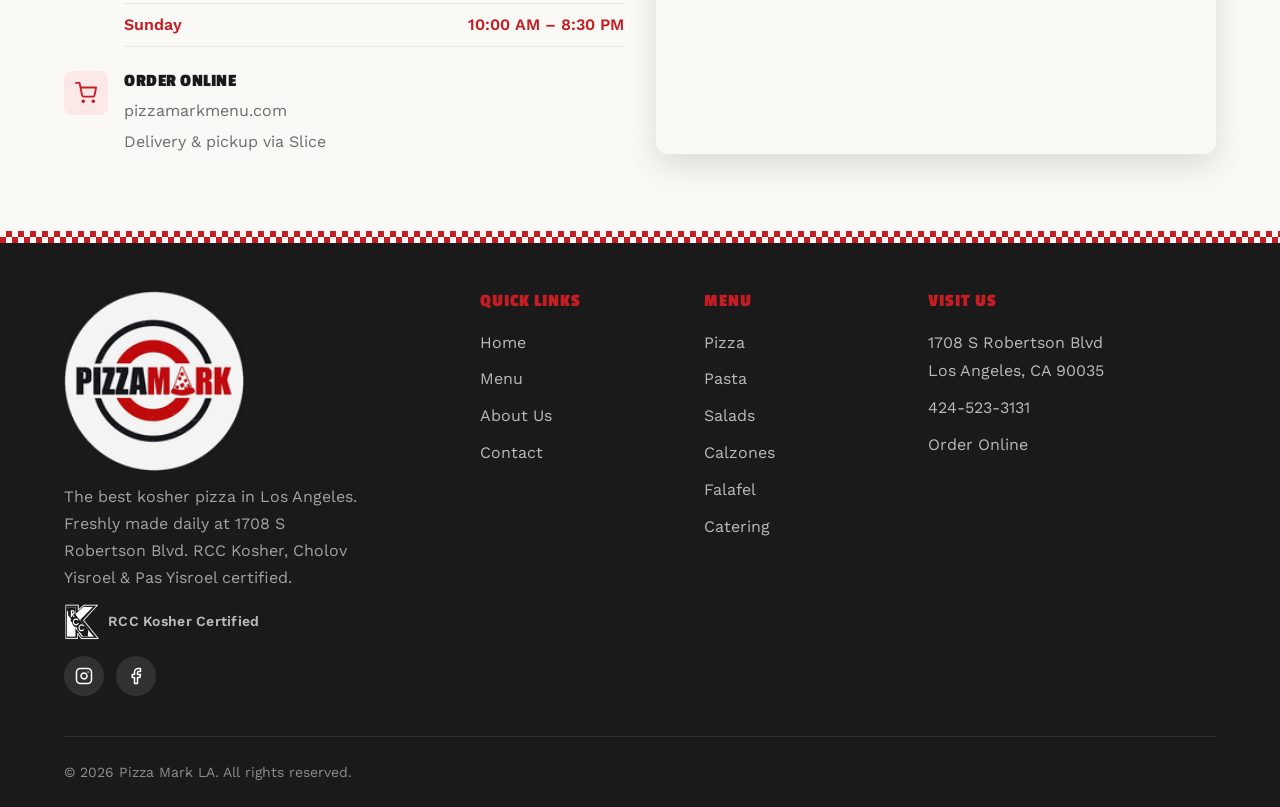
==== commit e1359bde: "Remove link to Perplexity Computer from footer" ====
--- a/index.html
+++ b/index.html
@@ -937,7 +937,6 @@
     </div>
     <div class="footer__bottom">
       <span>&copy; 2026 Pizza Mark LA. All rights reserved.</span>
-      <a href="https://www.perplexity.ai/computer" target="_blank" rel="noopener noreferrer">Created with Perplexity Computer</a>
     </div>
   </div>
 </footer>
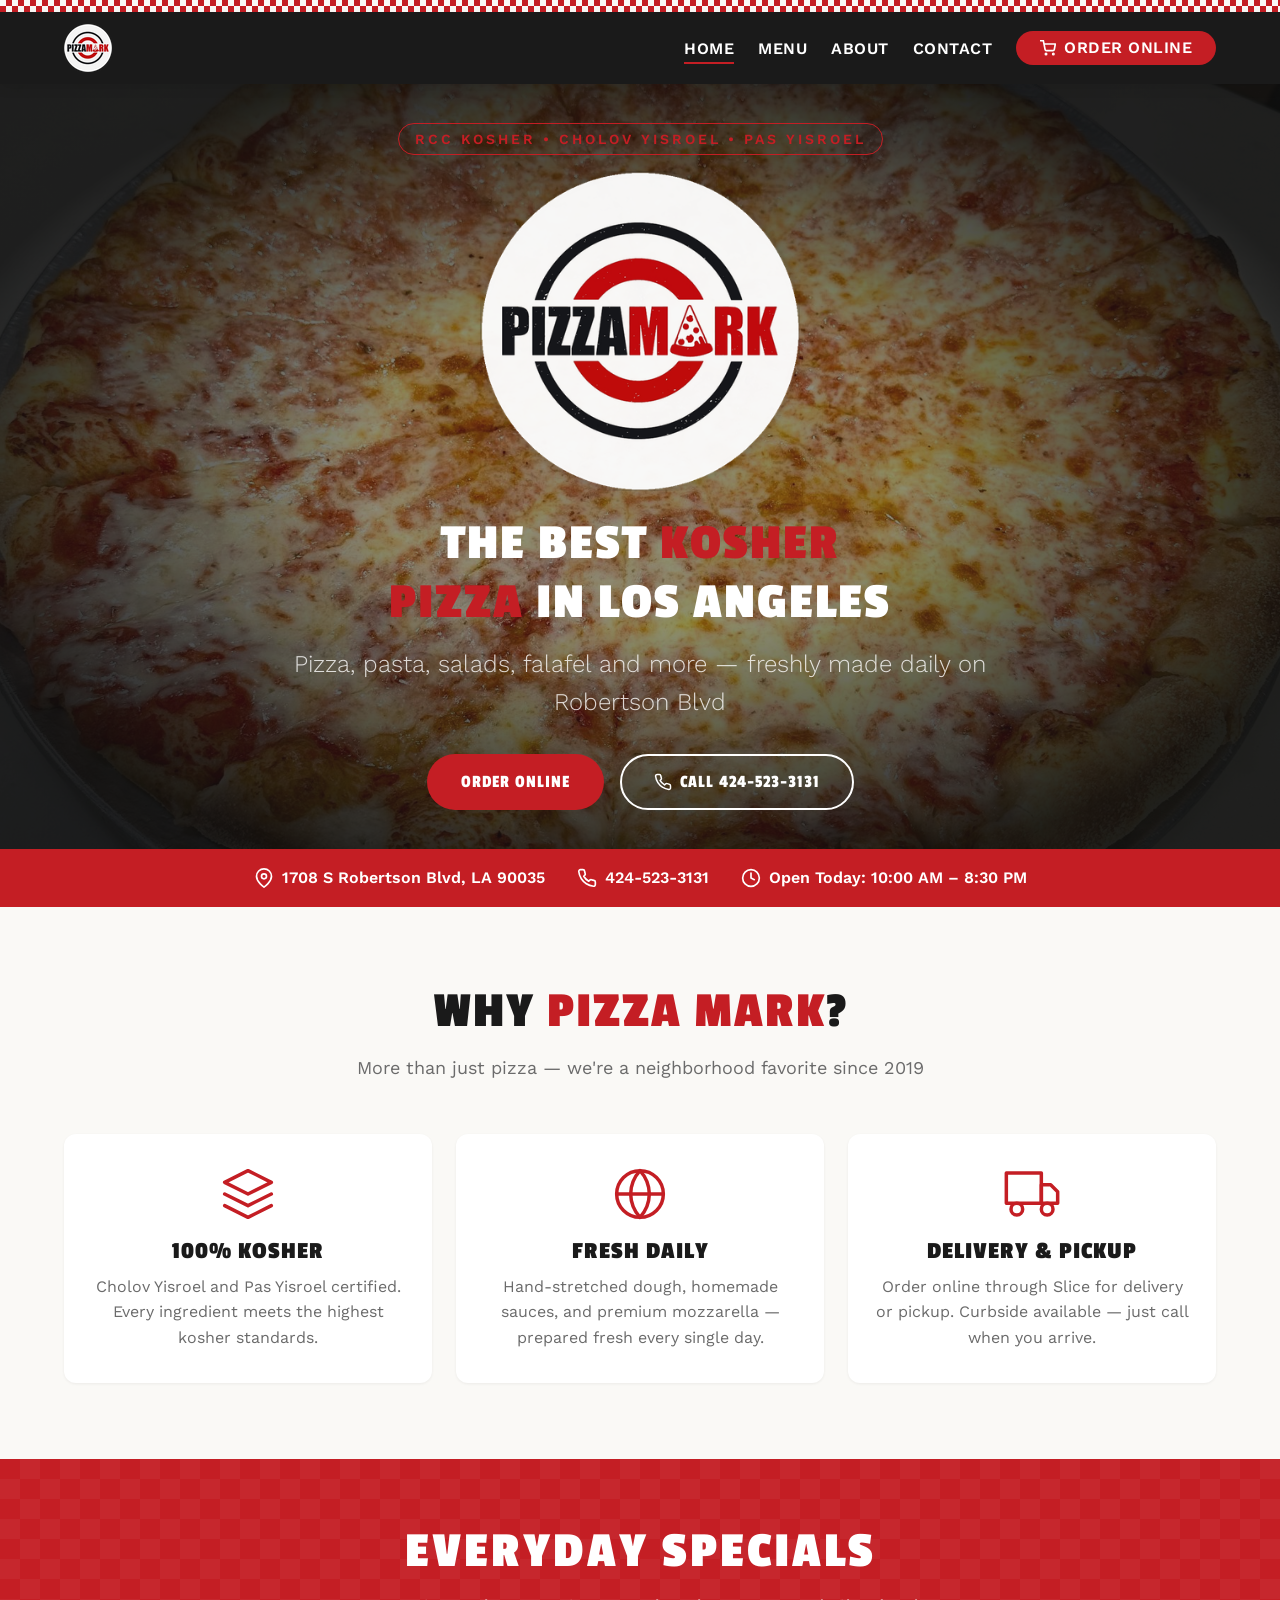
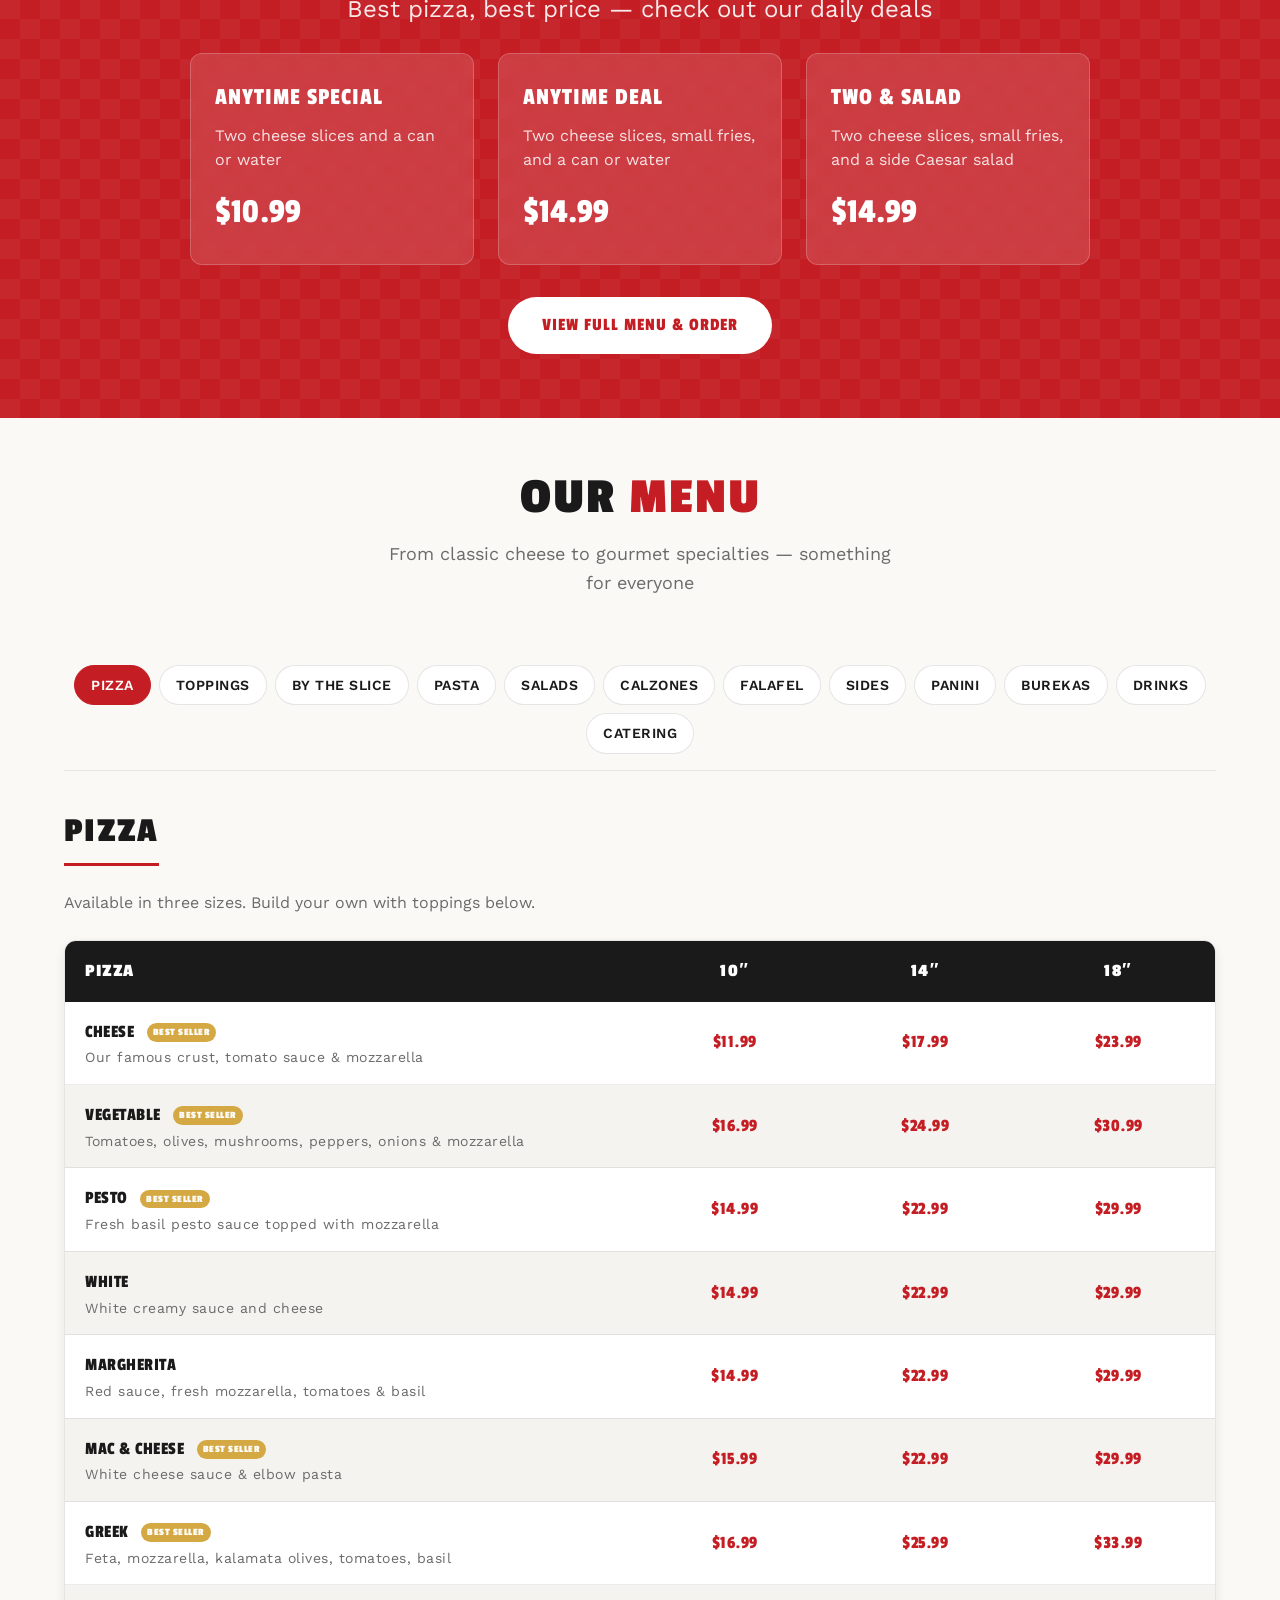
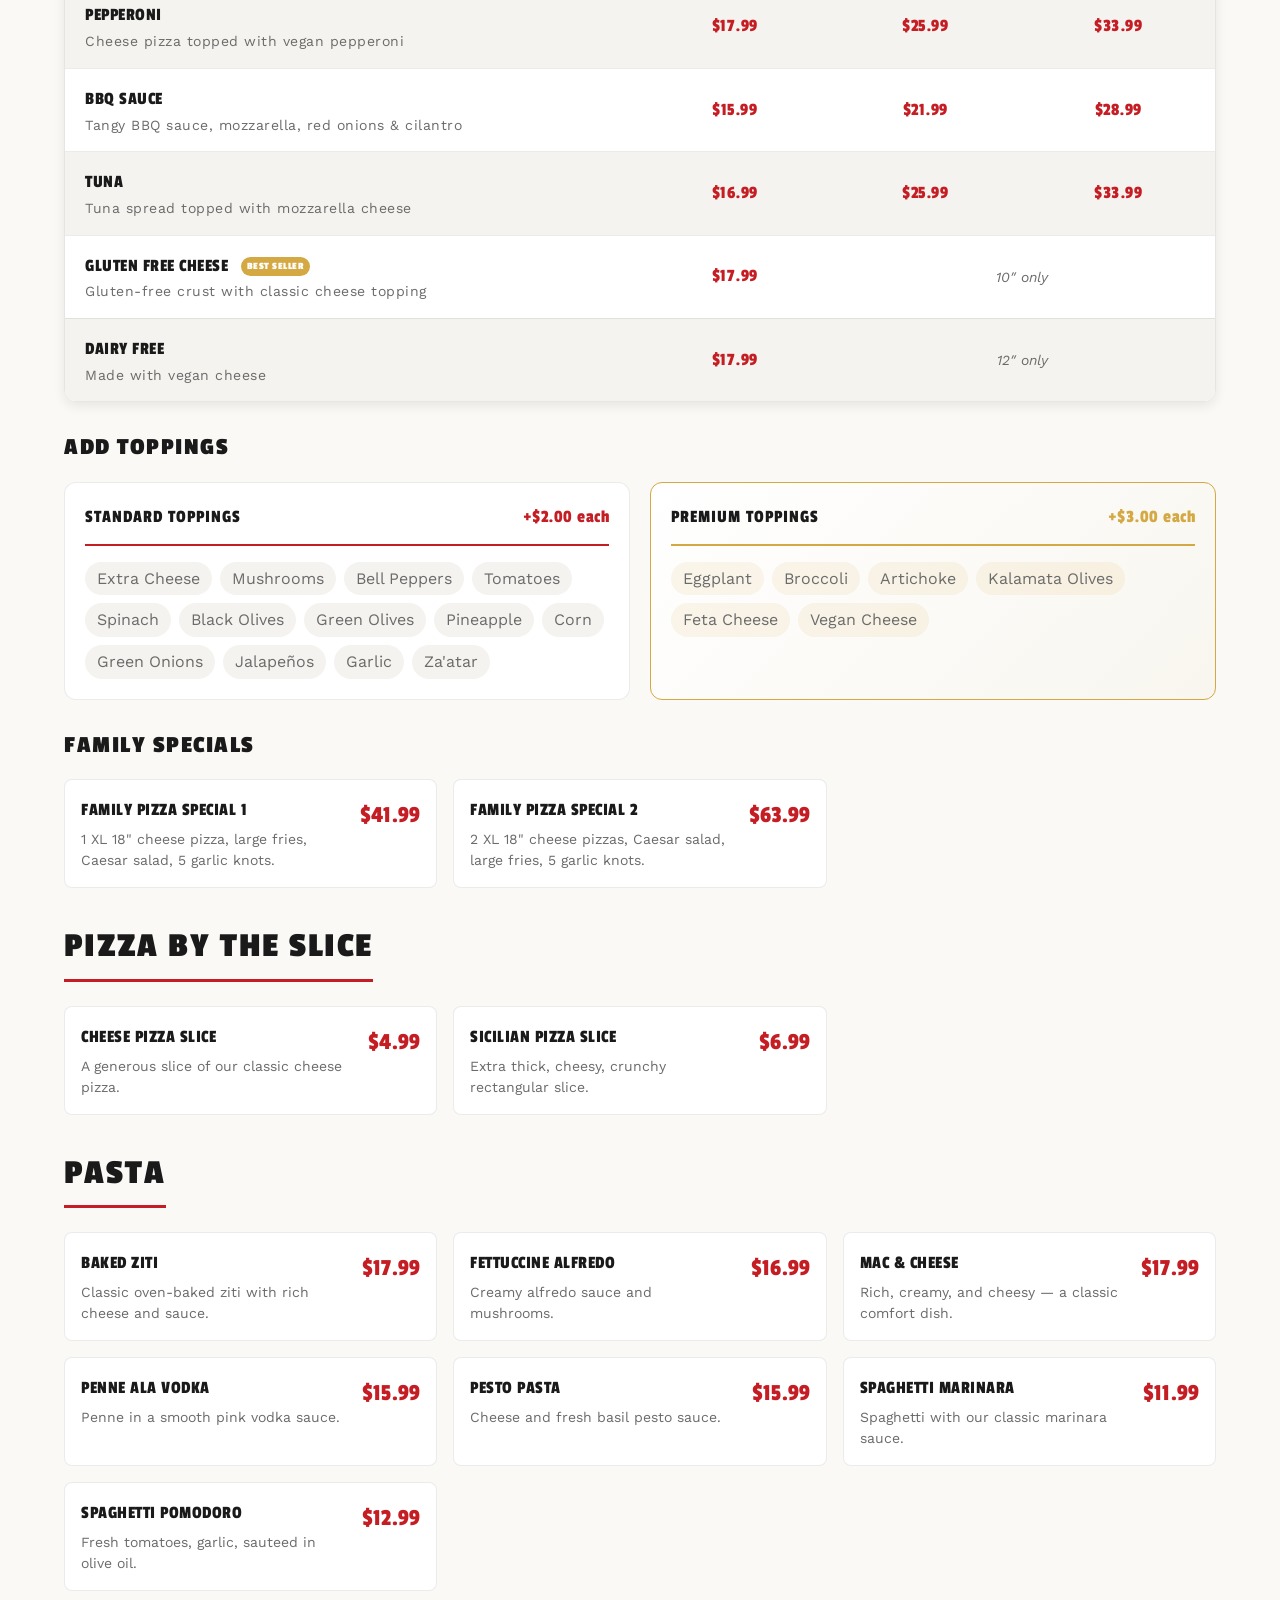
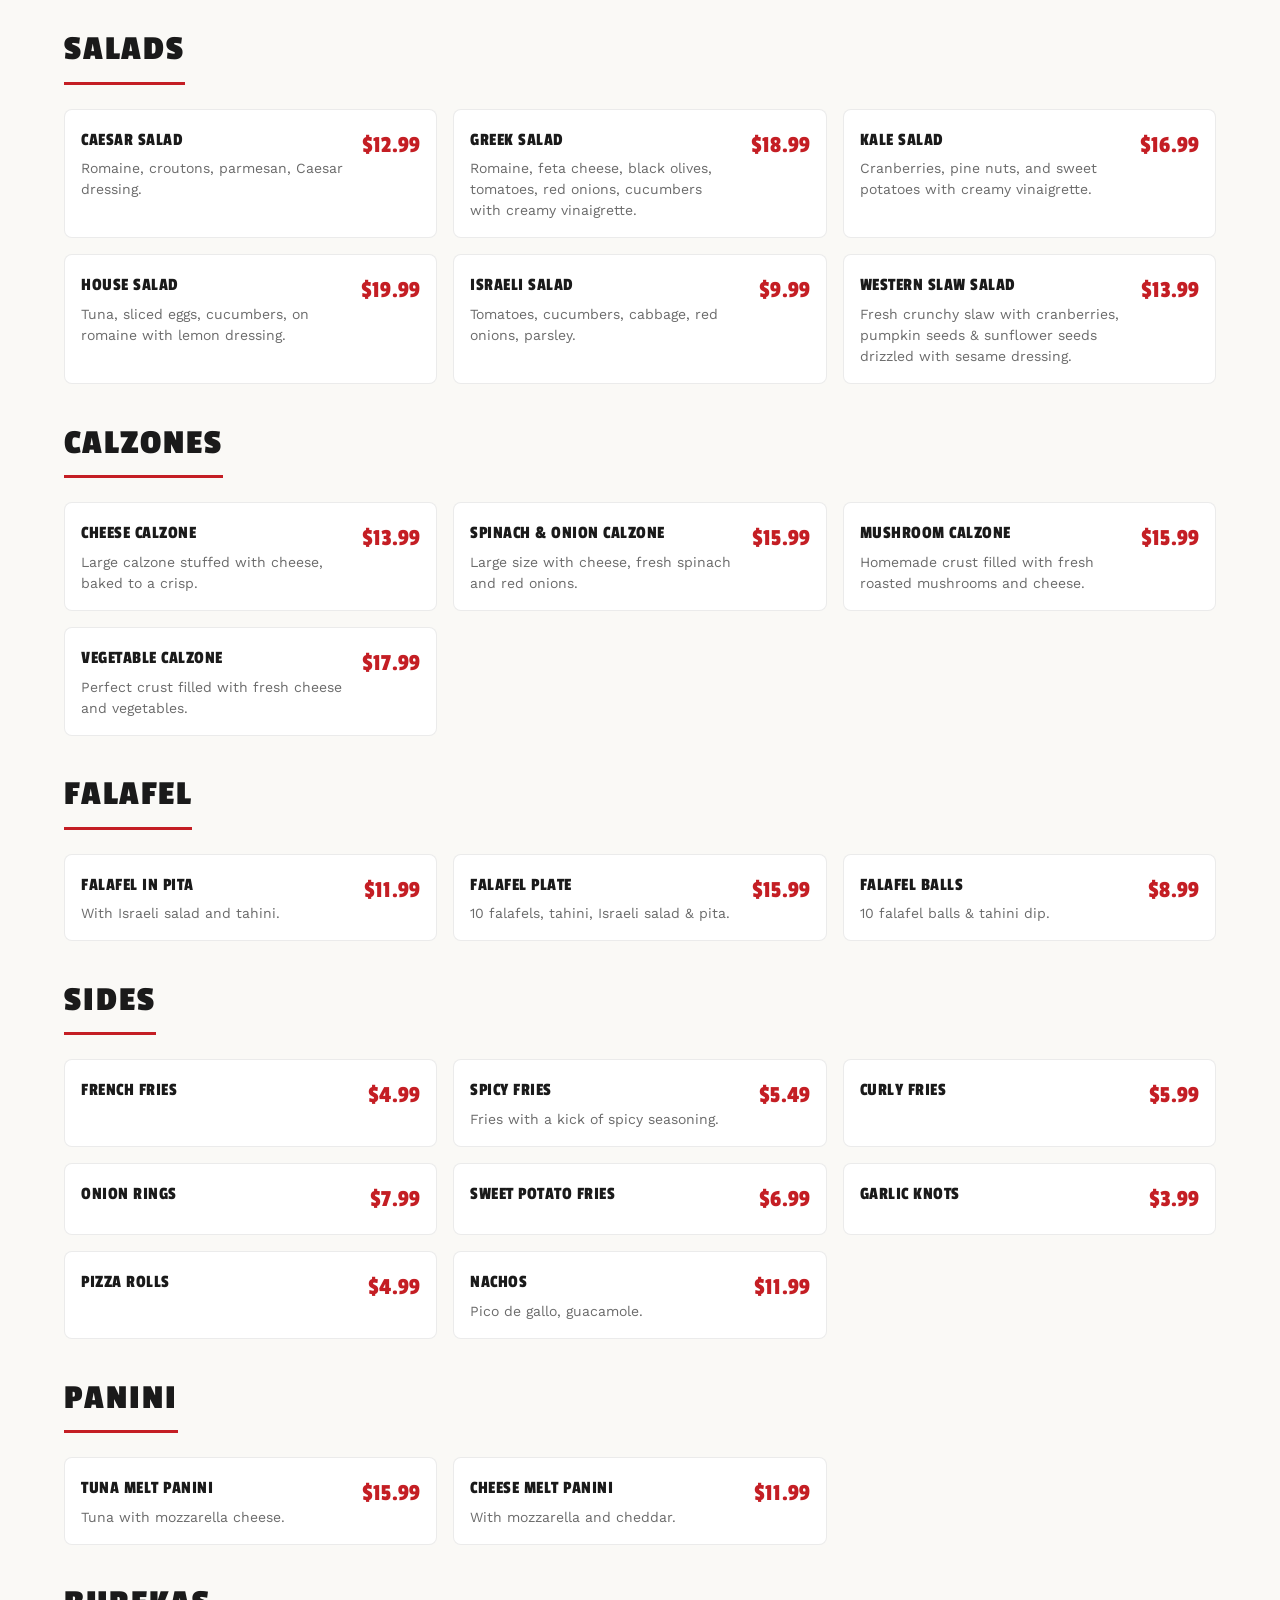
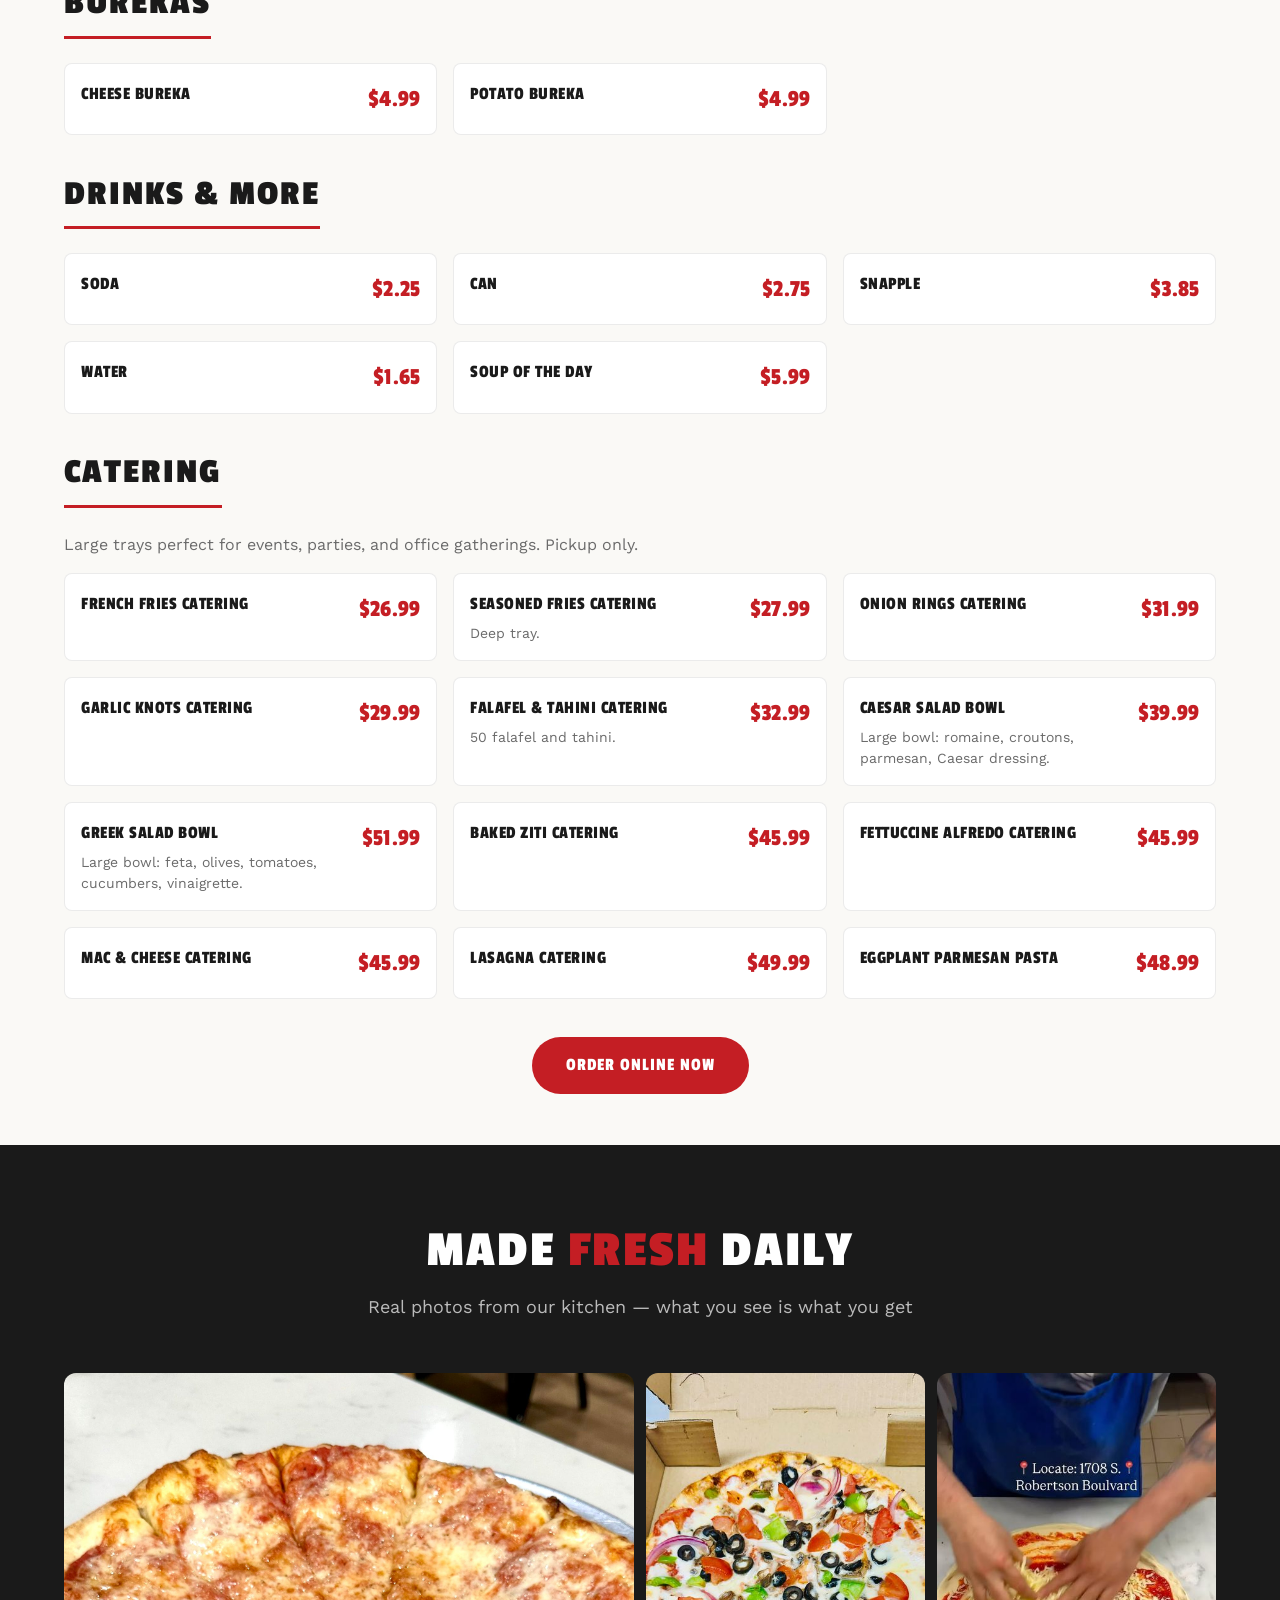
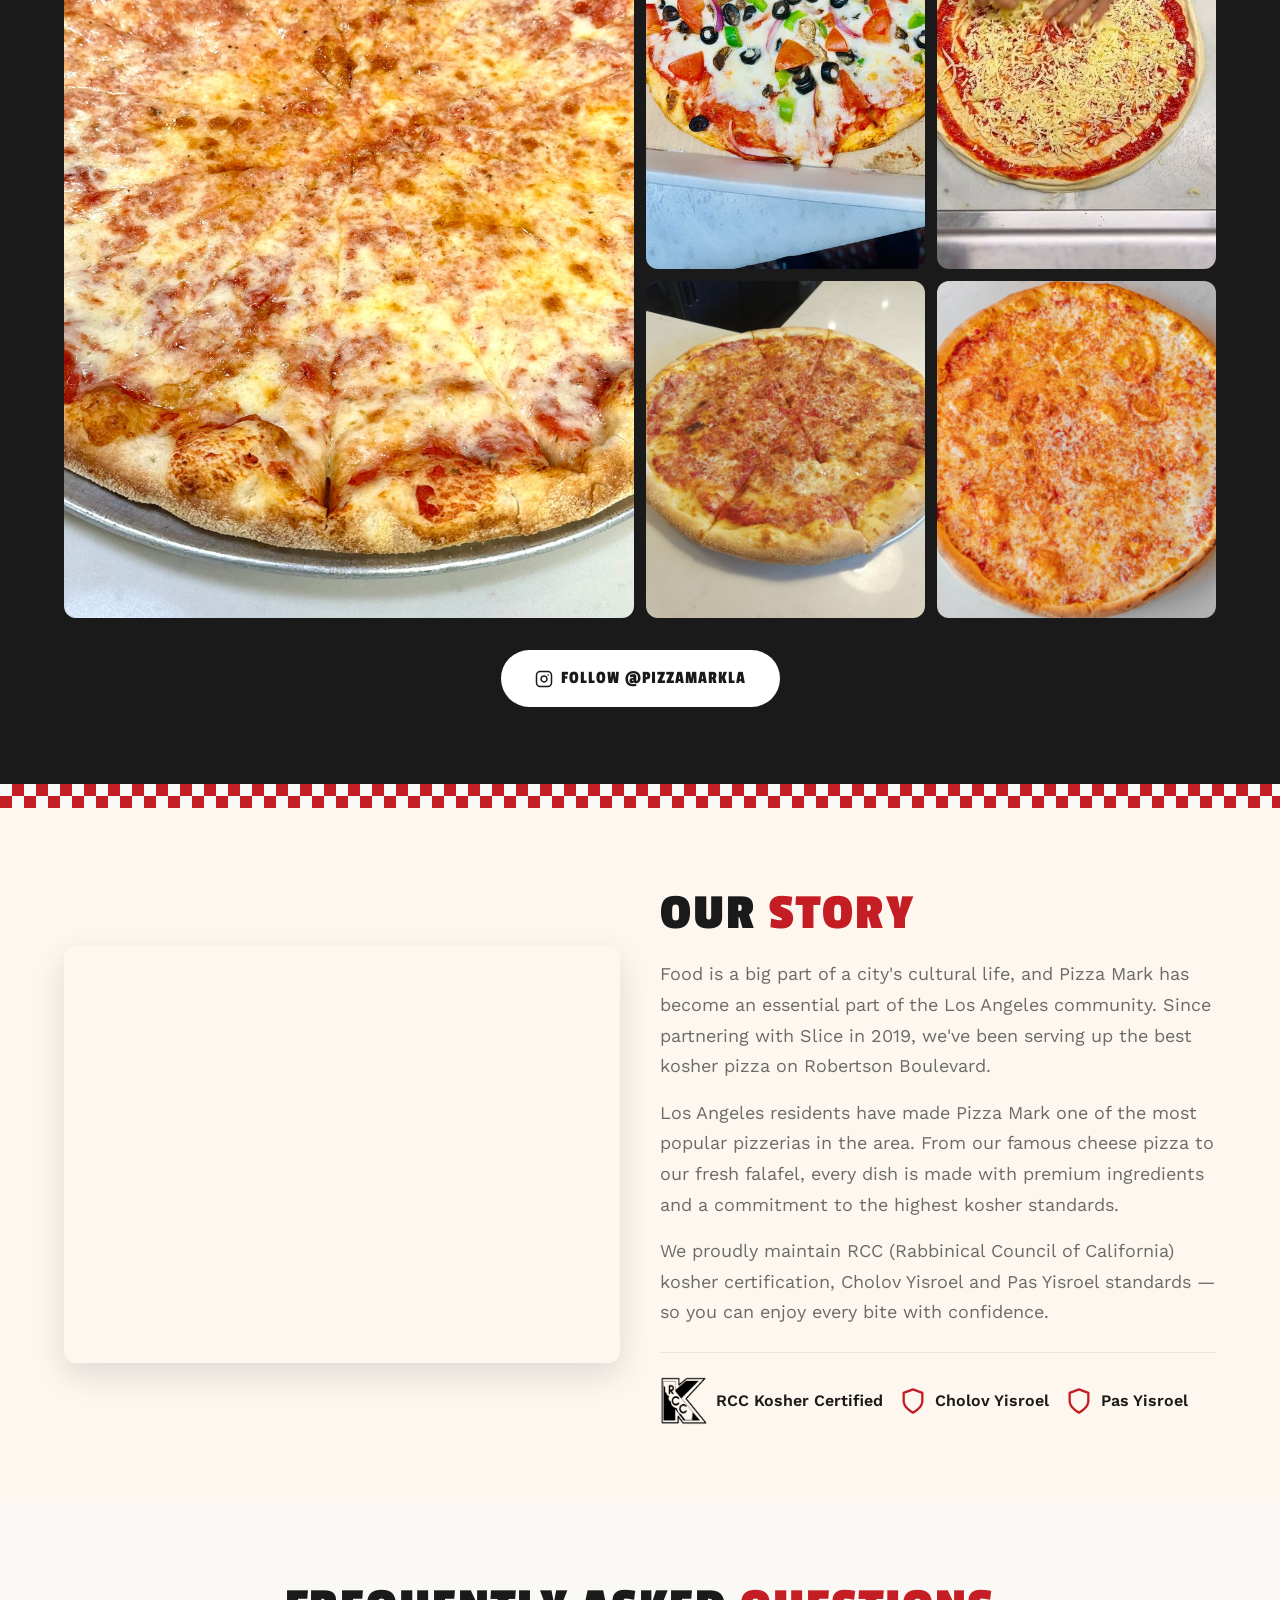
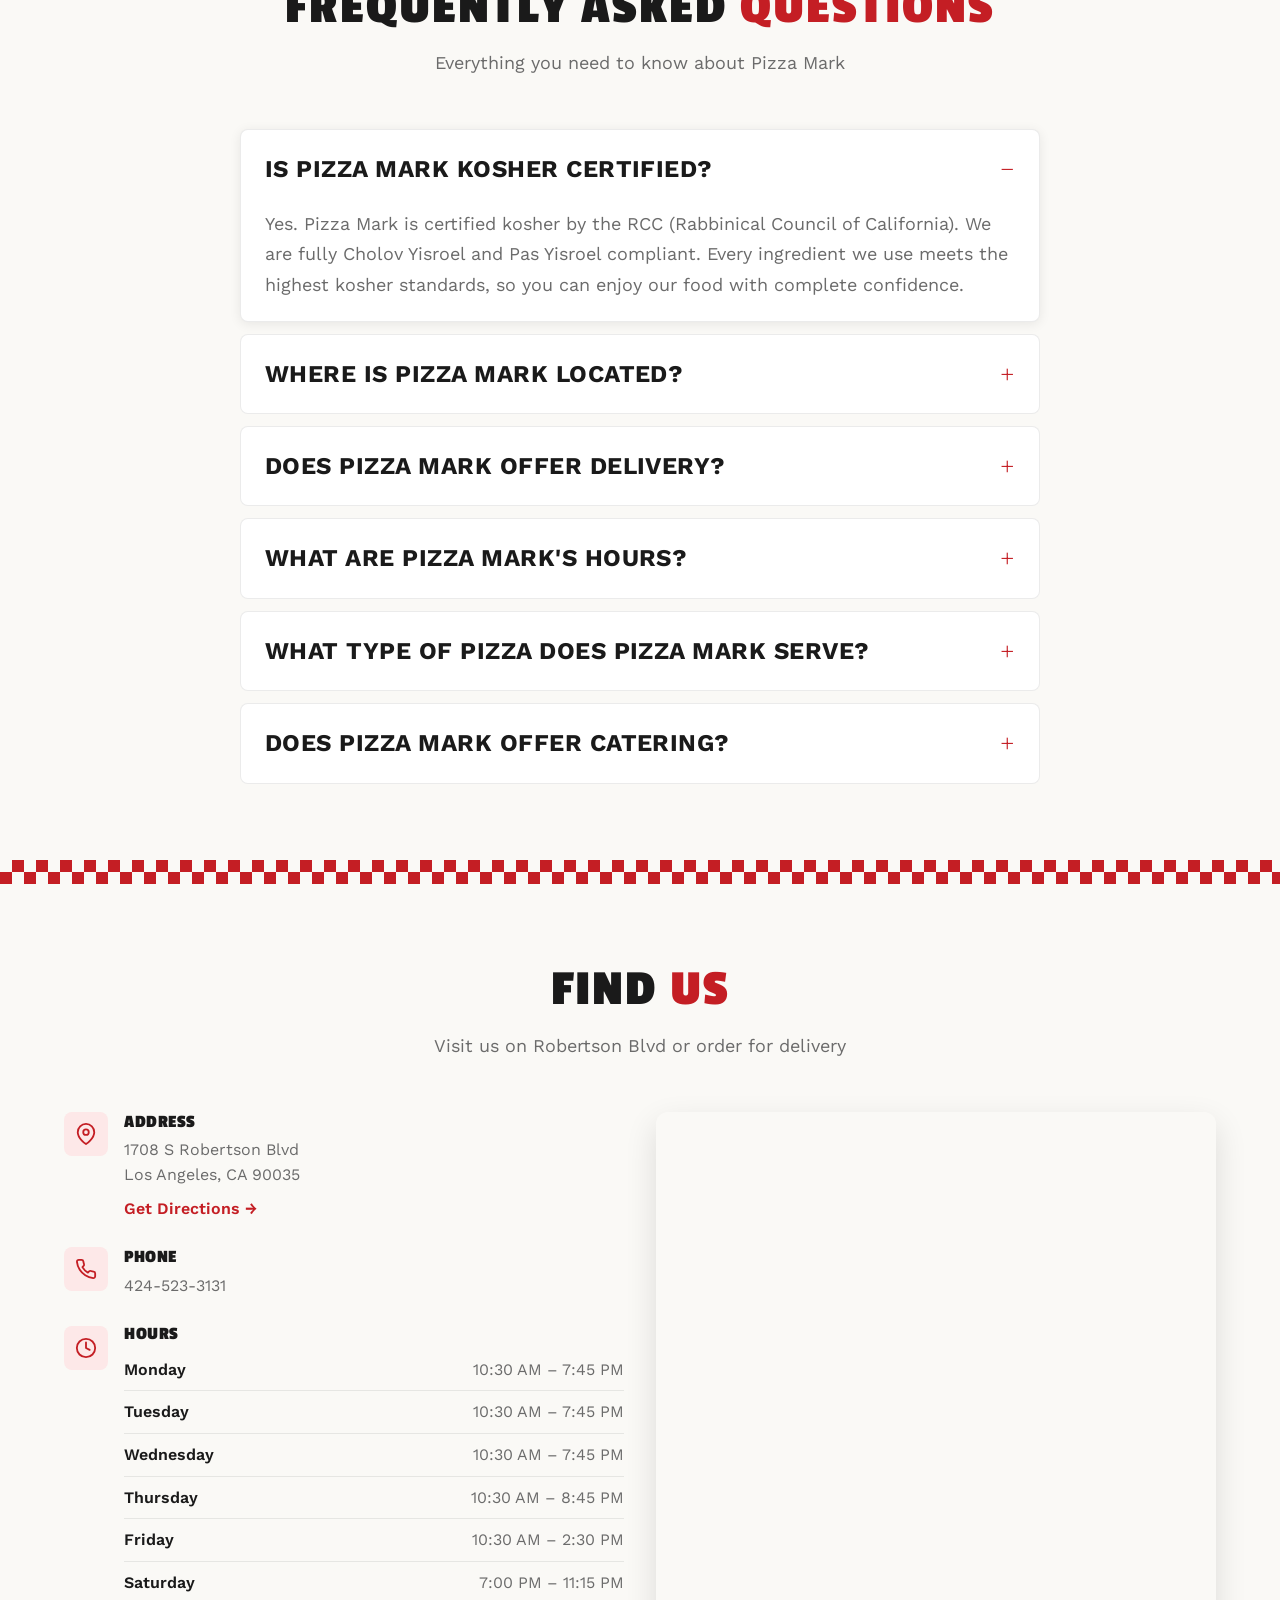
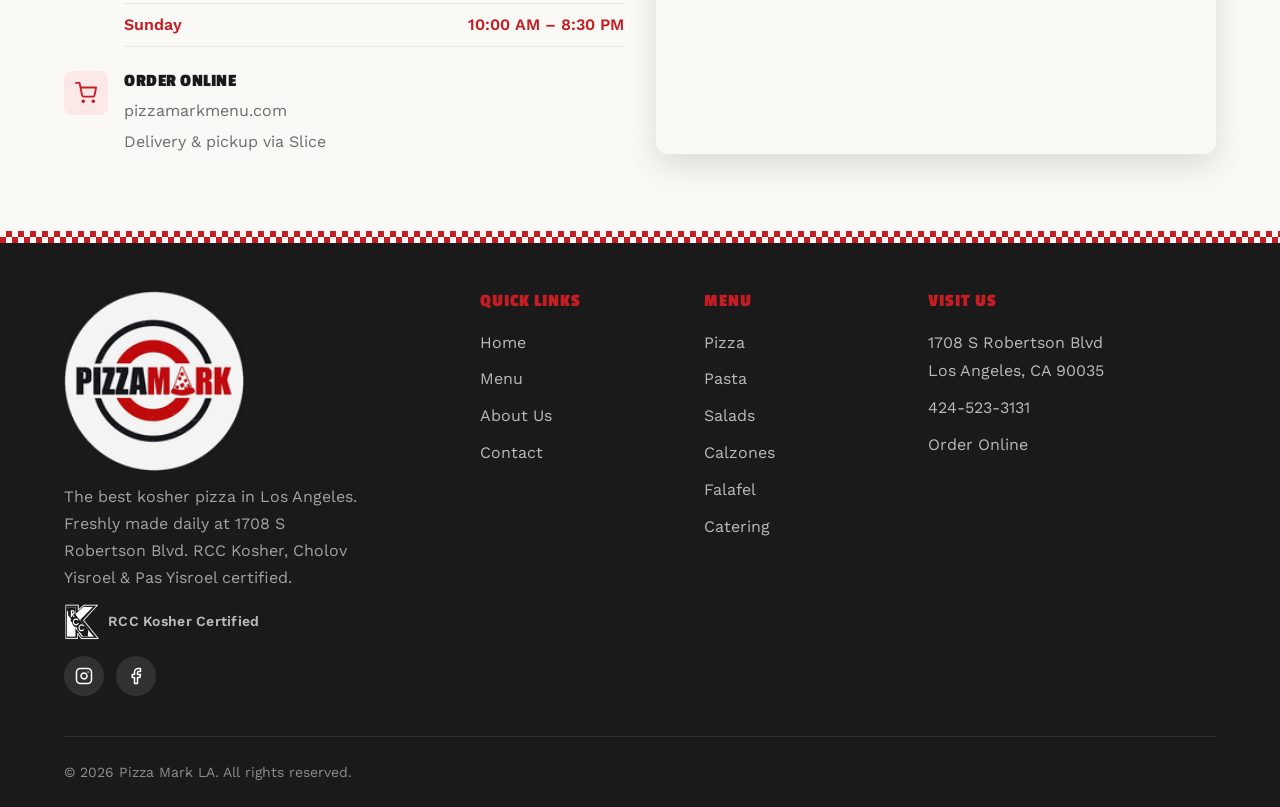
==== commit 25ed0f27: "Update store opening year from 2020 to 2019 https://claude.ai/code/session_011A7kzqwiUs3LRDgagak6mP" ====
--- a/index.html
+++ b/index.html
@@ -353,7 +353,7 @@
   <div class="container">
     <div class="section__header fade-up">
       <h2>Why <span>Pizza Mark</span>?</h2>
-      <p class="section__subtitle">More than just pizza — we're a neighborhood favorite since 2020</p>
+      <p class="section__subtitle">More than just pizza — we're a neighborhood favorite since 2019</p>
     </div>
     <div class="highlights">
       <article class="highlight-card fade-up">
@@ -728,7 +728,7 @@
       <img src="./assets/about-img.jpg" alt="Pizza Mark LA storefront exterior on Robertson Blvd with outdoor seating" class="about-grid__img" width="600" height="800" loading="lazy" decoding="async">
       <div class="about-grid__content">
         <h2>Our <span>Story</span></h2>
-        <p>Food is a big part of a city's cultural life, and Pizza Mark has become an essential part of the Los Angeles community. Since partnering with Slice in 2020, we've been serving up the best kosher pizza on Robertson Boulevard.</p>
+        <p>Food is a big part of a city's cultural life, and Pizza Mark has become an essential part of the Los Angeles community. Since partnering with Slice in 2019, we've been serving up the best kosher pizza on Robertson Boulevard.</p>
         <p>Los Angeles residents have made Pizza Mark one of the most popular pizzerias in the area. From our famous cheese pizza to our fresh falafel, every dish is made with premium ingredients and a commitment to the highest kosher standards.</p>
         <p>We proudly maintain RCC (Rabbinical Council of California) kosher certification, Cholov Yisroel and Pas Yisroel standards — so you can enjoy every bite with confidence.</p>
         <div class="kosher-badges">
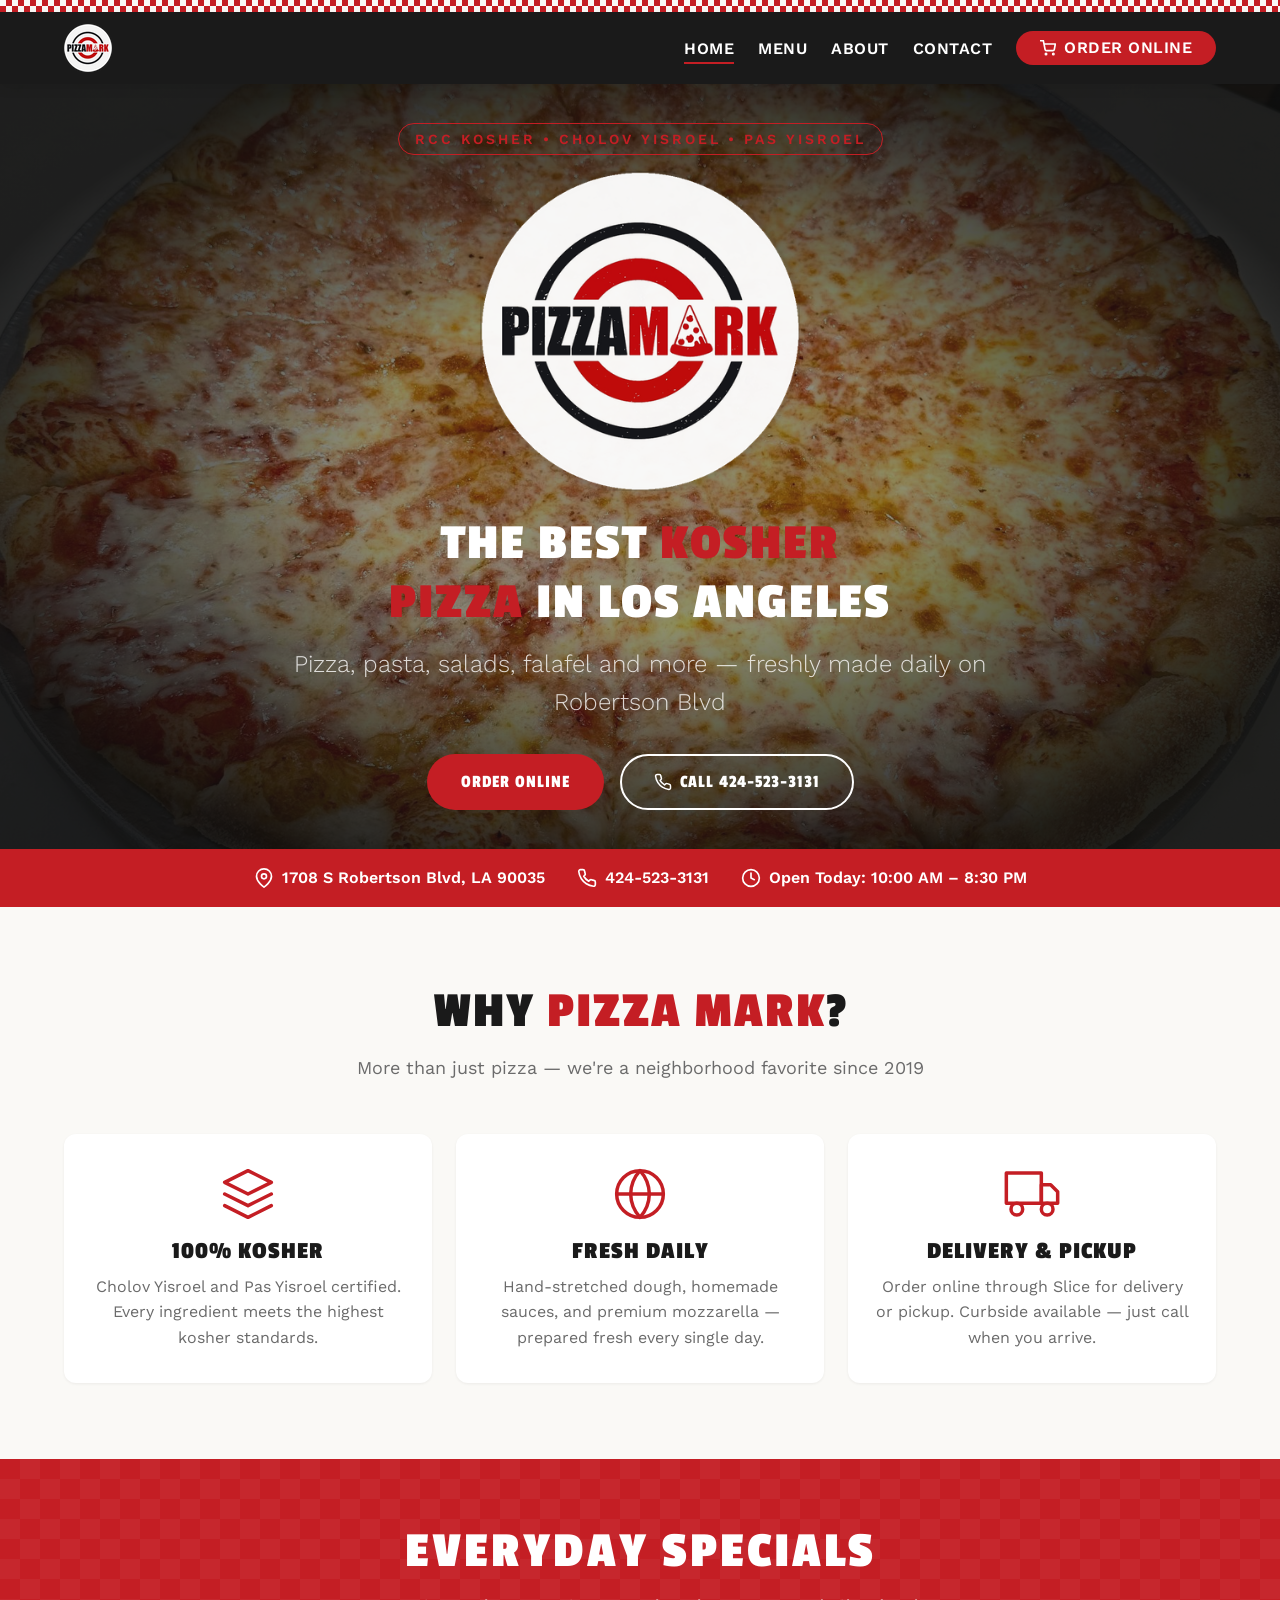
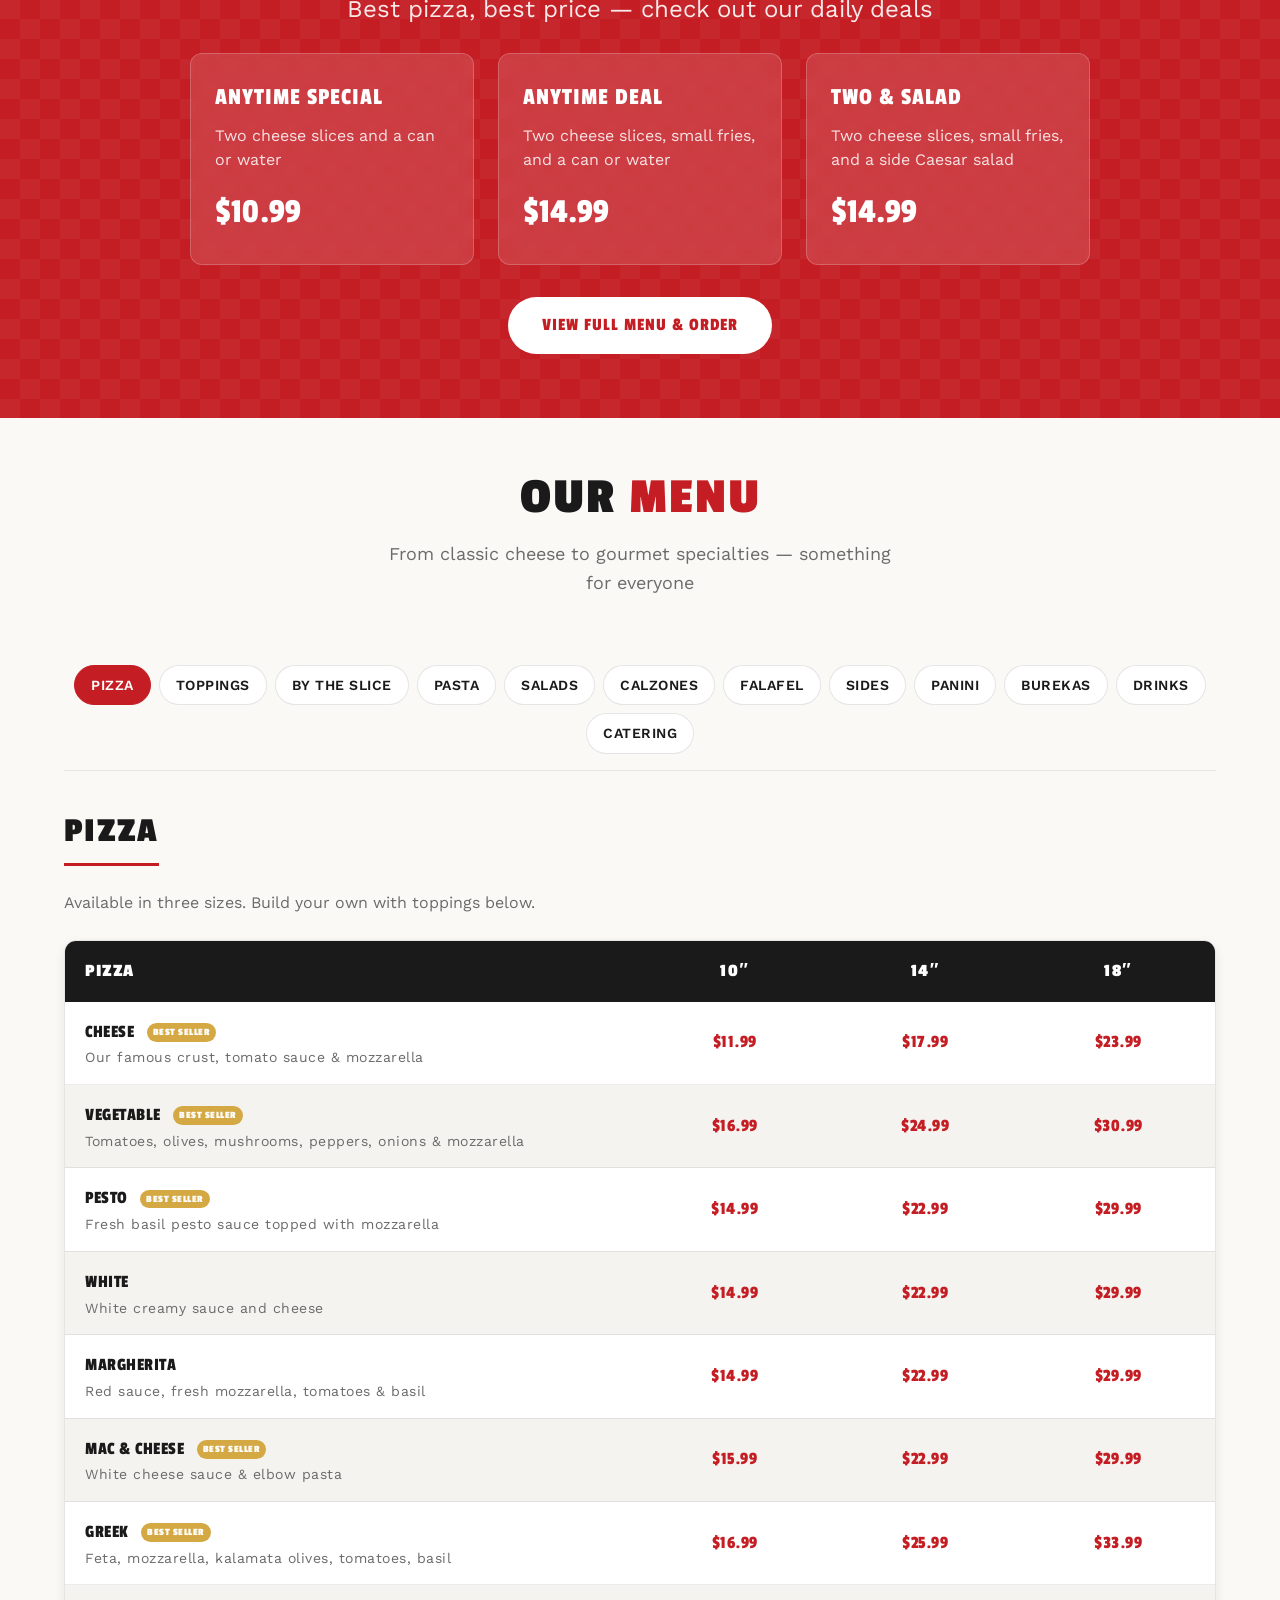
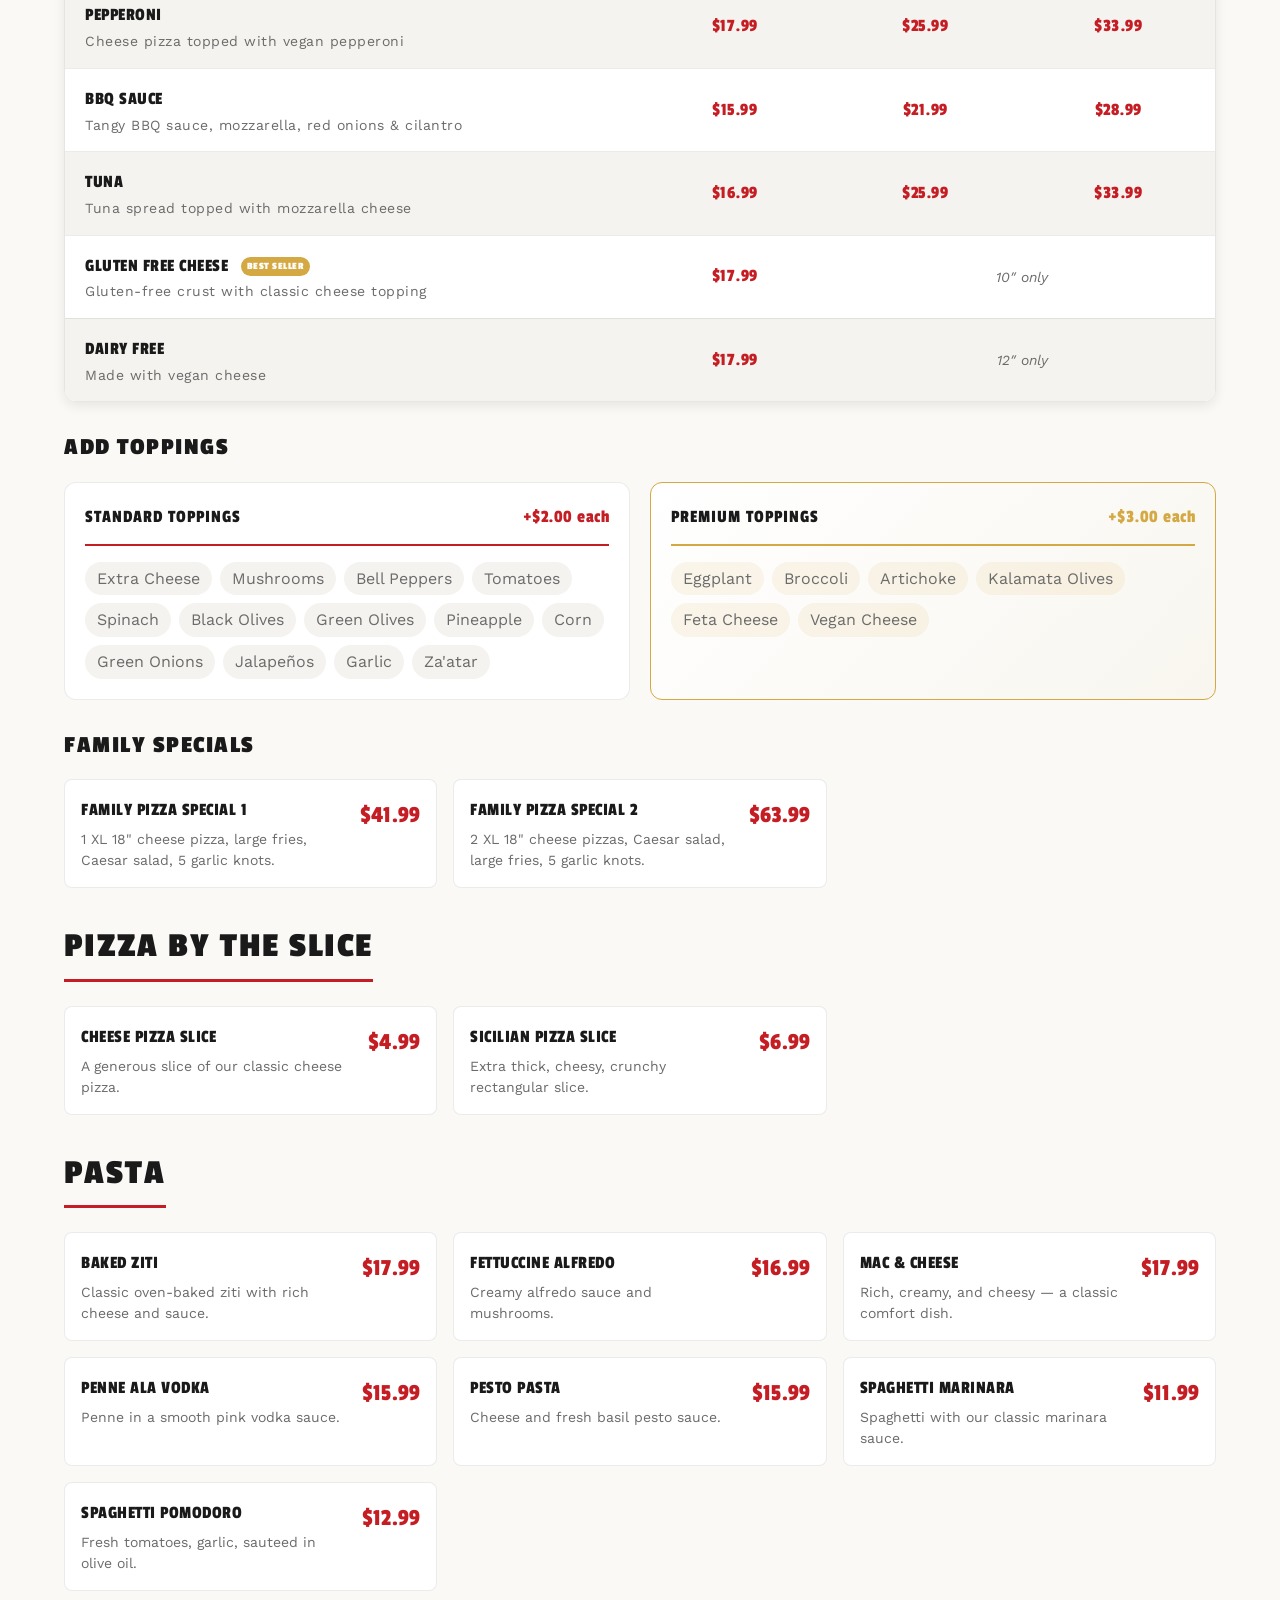
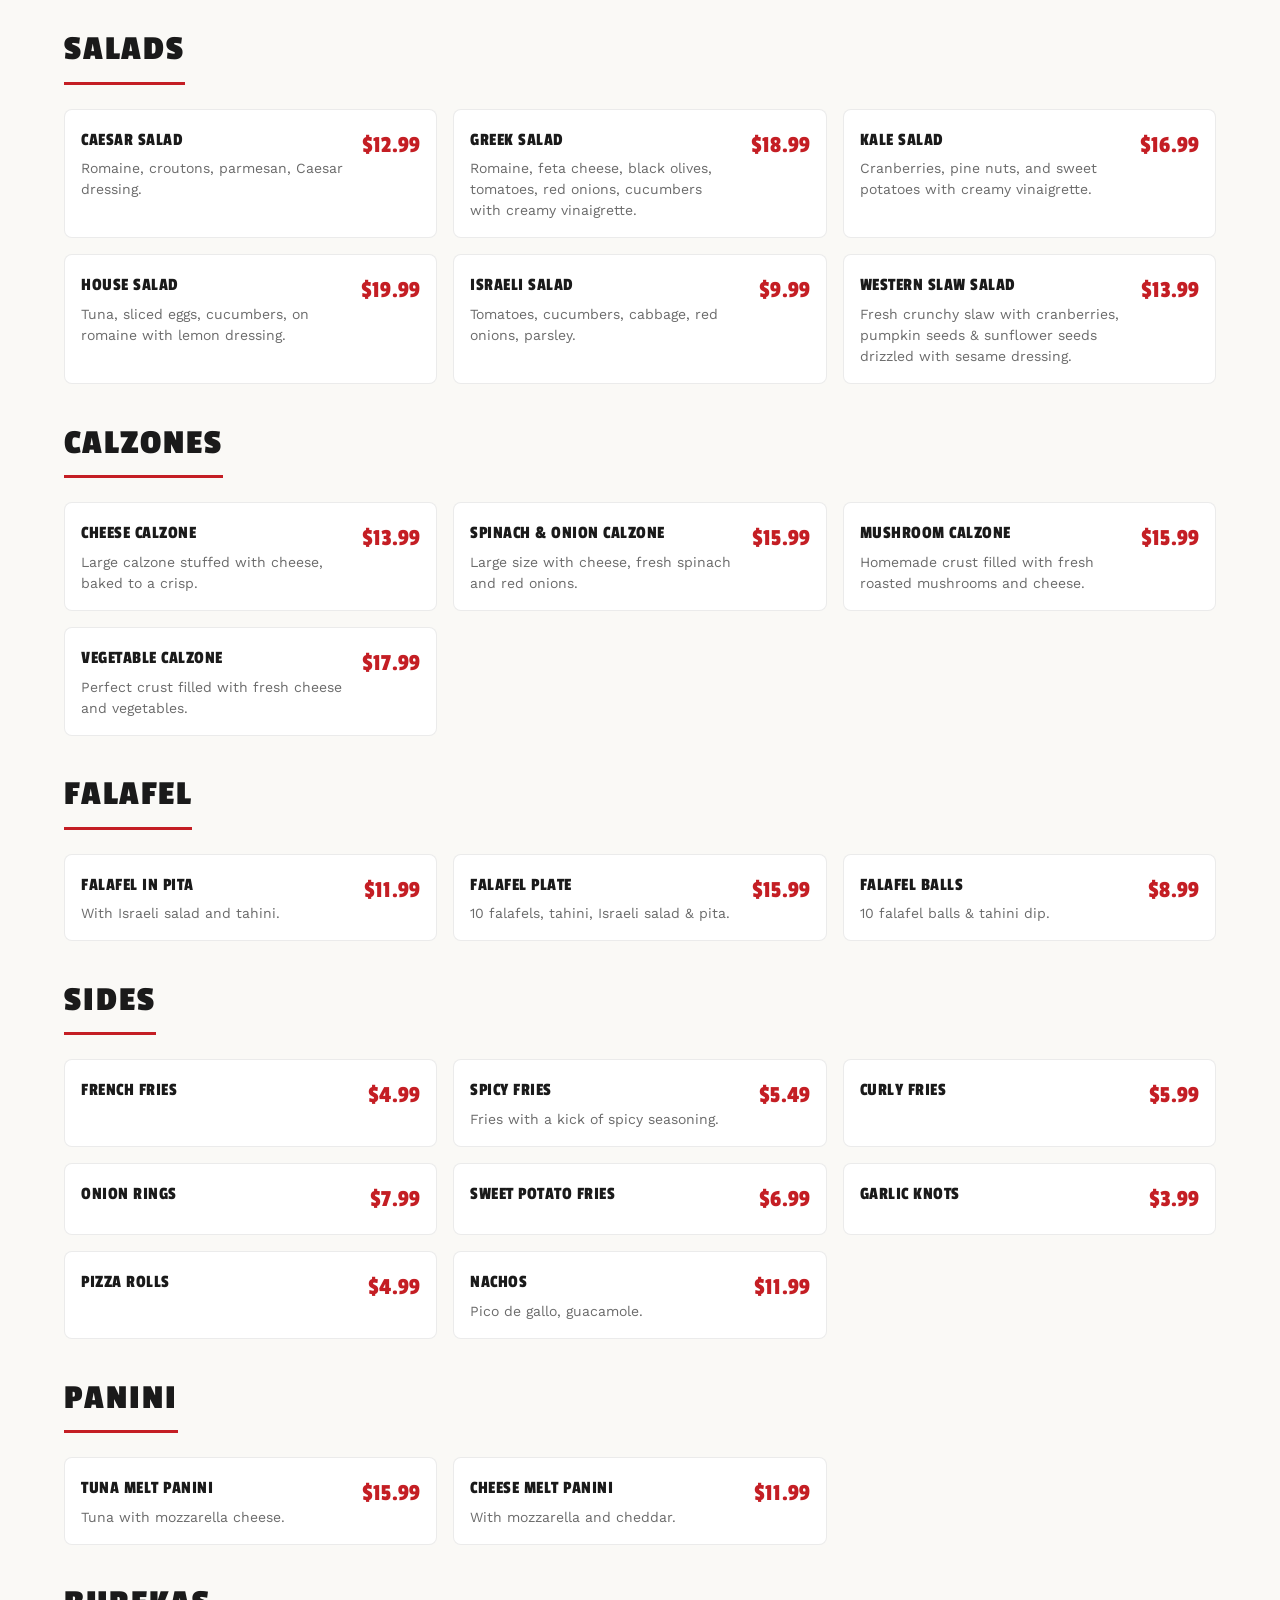
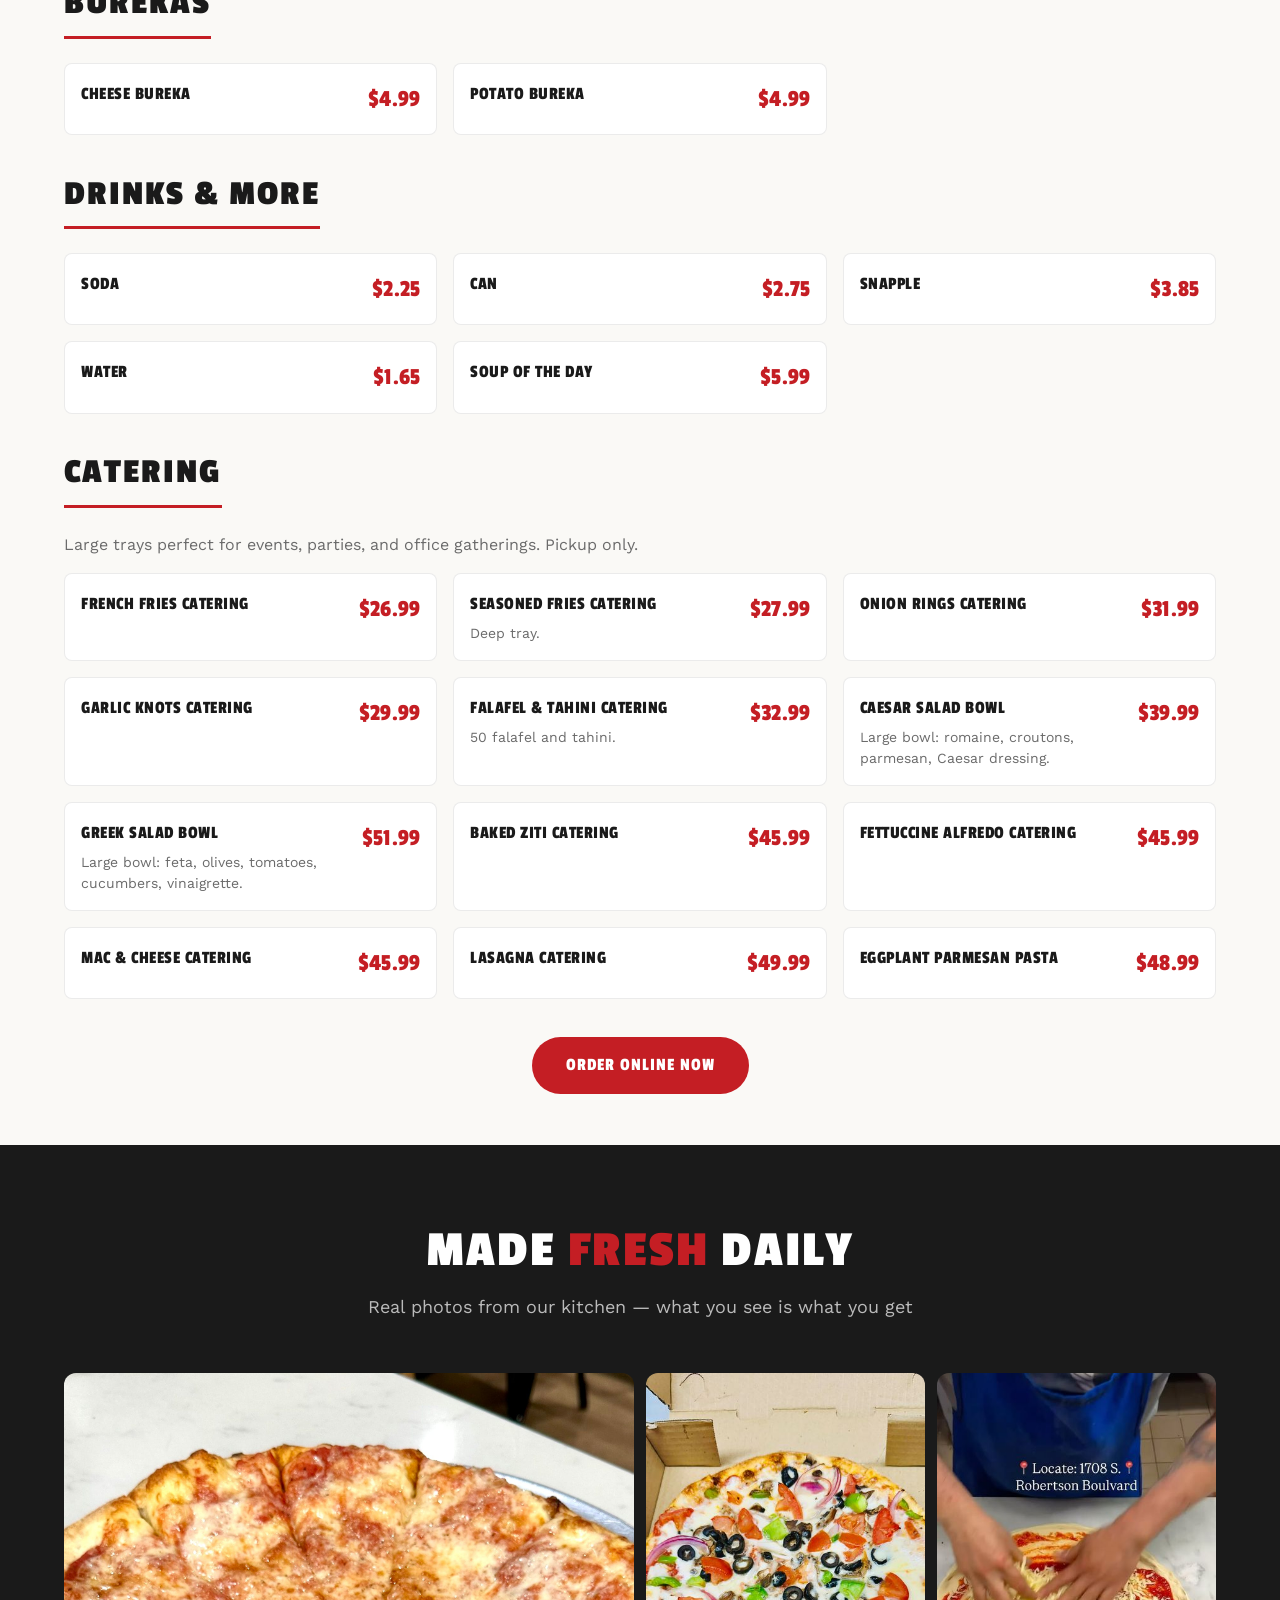
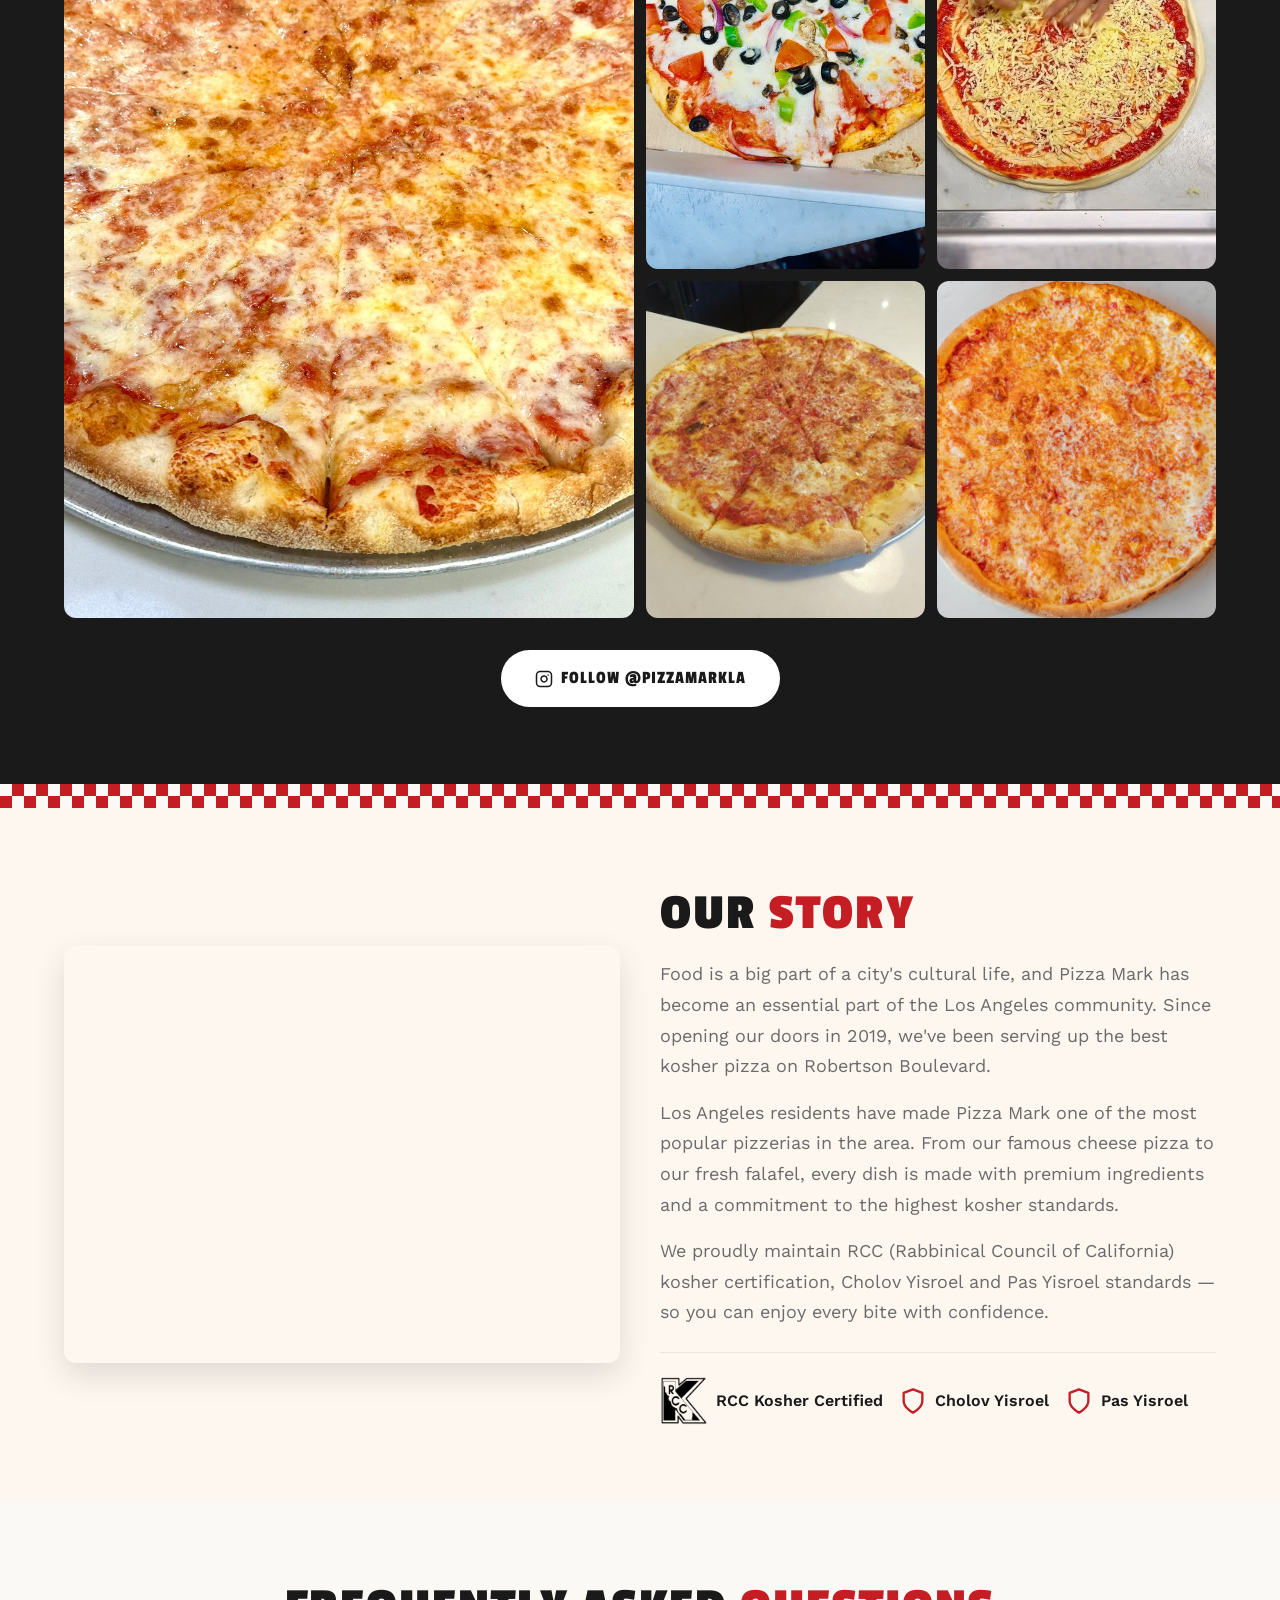
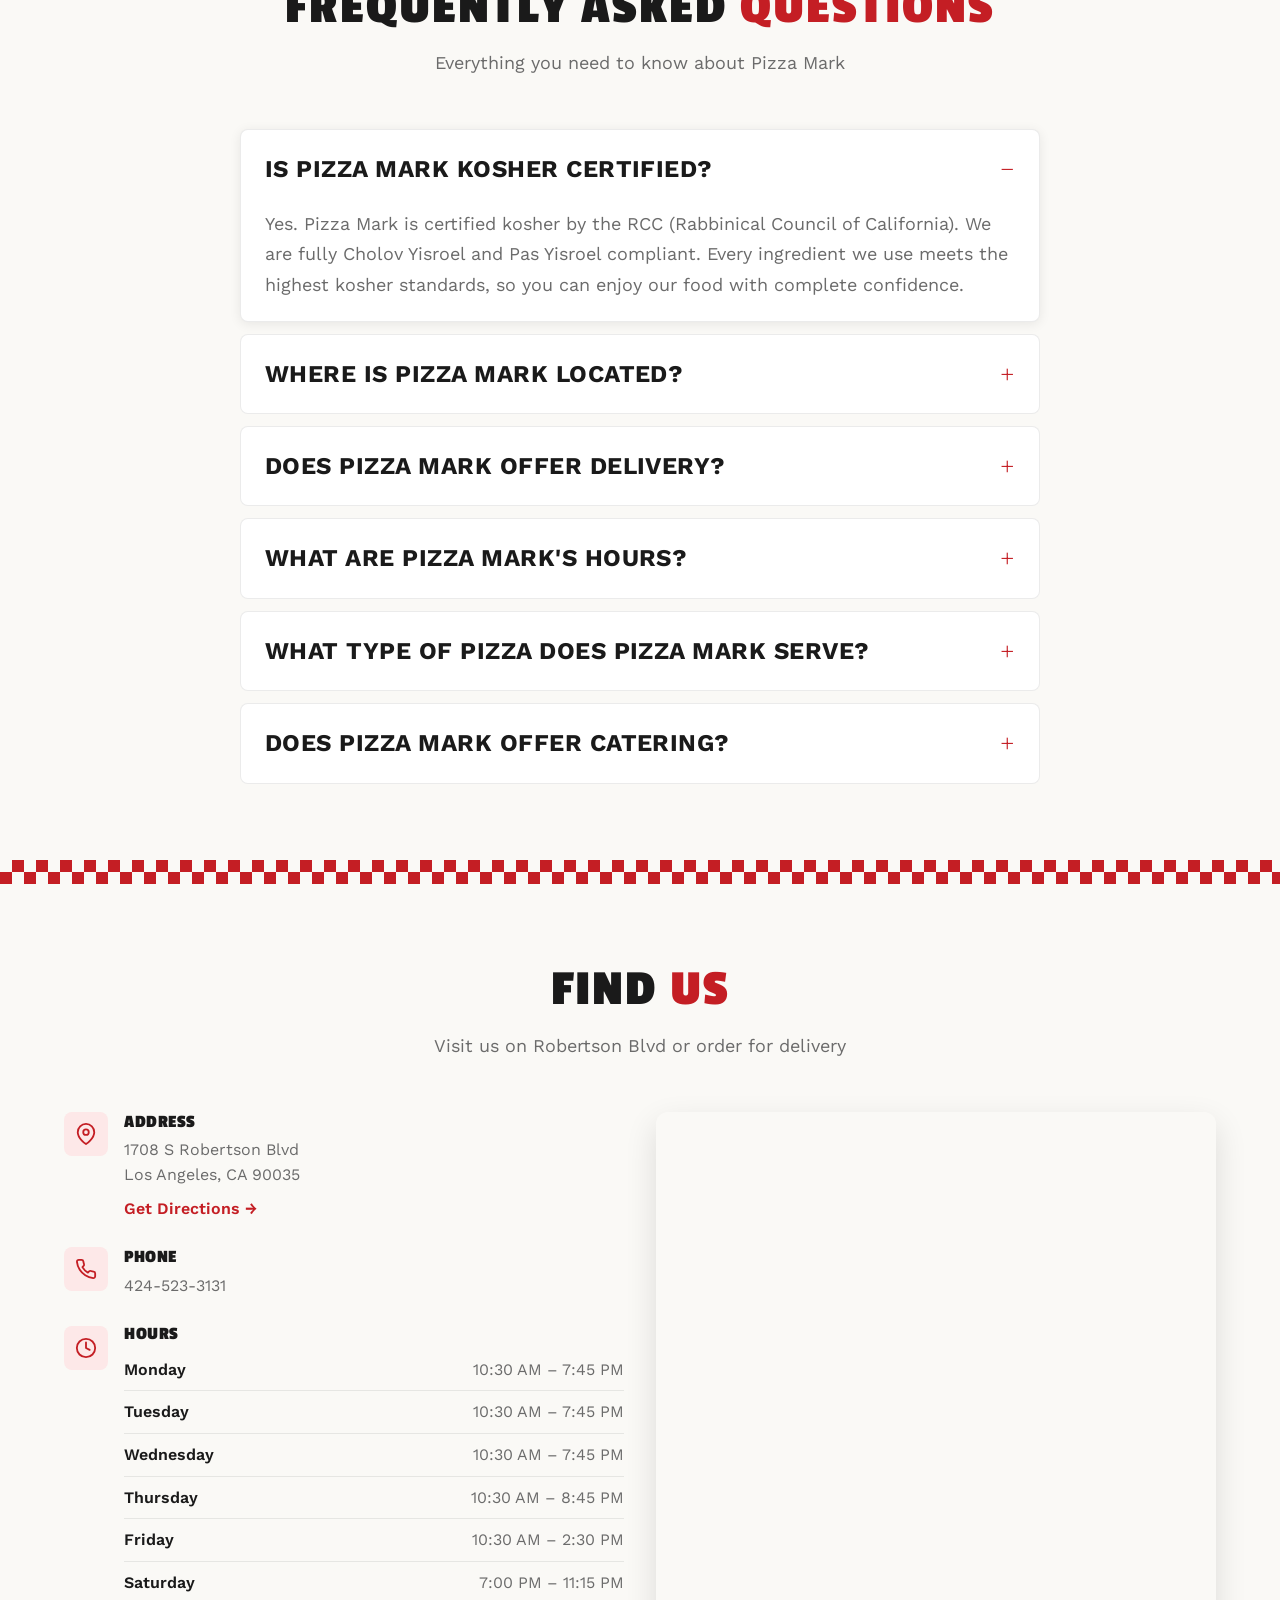
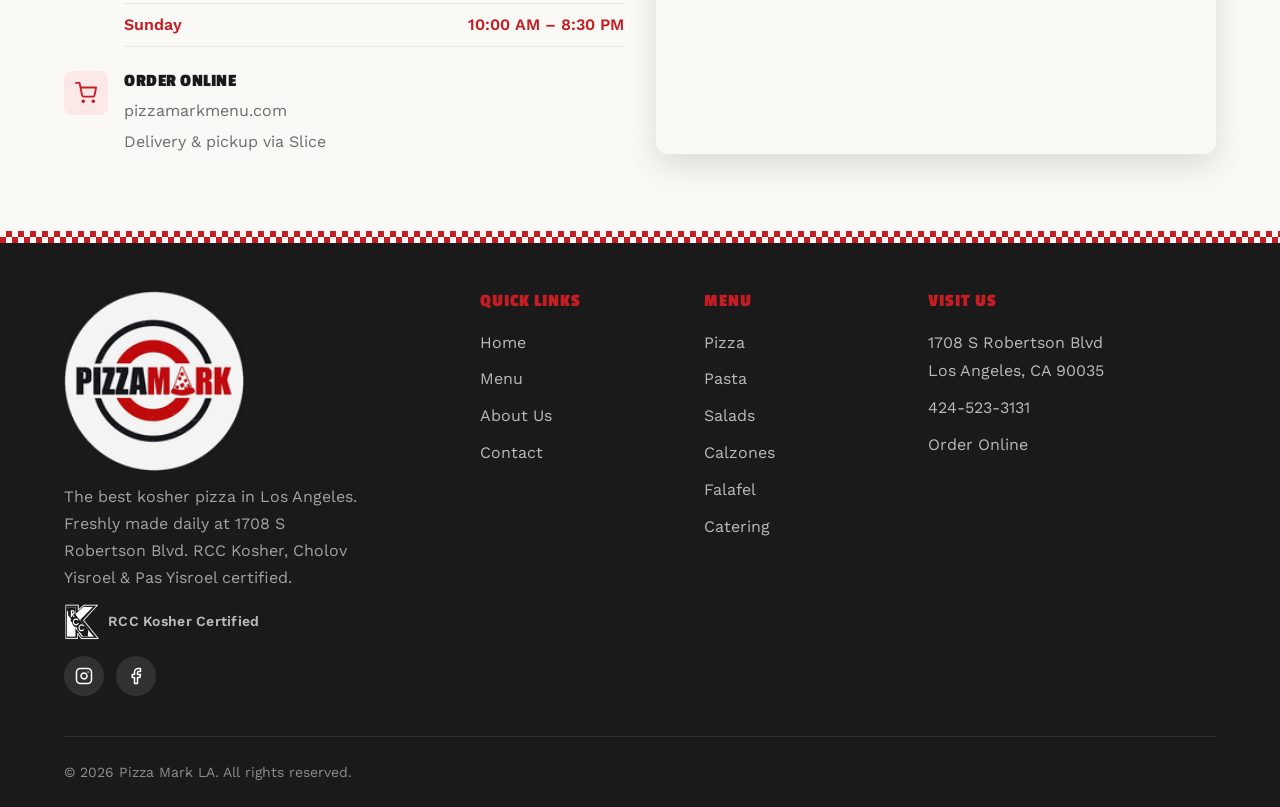
==== commit db27bbe3: "Remove Slice partnership mention in About Us section https://claude.ai/code/session_011A7kzqwiUs3LRD" ====
--- a/index.html
+++ b/index.html
@@ -728,7 +728,7 @@
       <img src="./assets/about-img.jpg" alt="Pizza Mark LA storefront exterior on Robertson Blvd with outdoor seating" class="about-grid__img" width="600" height="800" loading="lazy" decoding="async">
       <div class="about-grid__content">
         <h2>Our <span>Story</span></h2>
-        <p>Food is a big part of a city's cultural life, and Pizza Mark has become an essential part of the Los Angeles community. Since partnering with Slice in 2019, we've been serving up the best kosher pizza on Robertson Boulevard.</p>
+        <p>Food is a big part of a city's cultural life, and Pizza Mark has become an essential part of the Los Angeles community. Since opening our doors in 2019, we've been serving up the best kosher pizza on Robertson Boulevard.</p>
         <p>Los Angeles residents have made Pizza Mark one of the most popular pizzerias in the area. From our famous cheese pizza to our fresh falafel, every dish is made with premium ingredients and a commitment to the highest kosher standards.</p>
         <p>We proudly maintain RCC (Rabbinical Council of California) kosher certification, Cholov Yisroel and Pas Yisroel standards — so you can enjoy every bite with confidence.</p>
         <div class="kosher-badges">
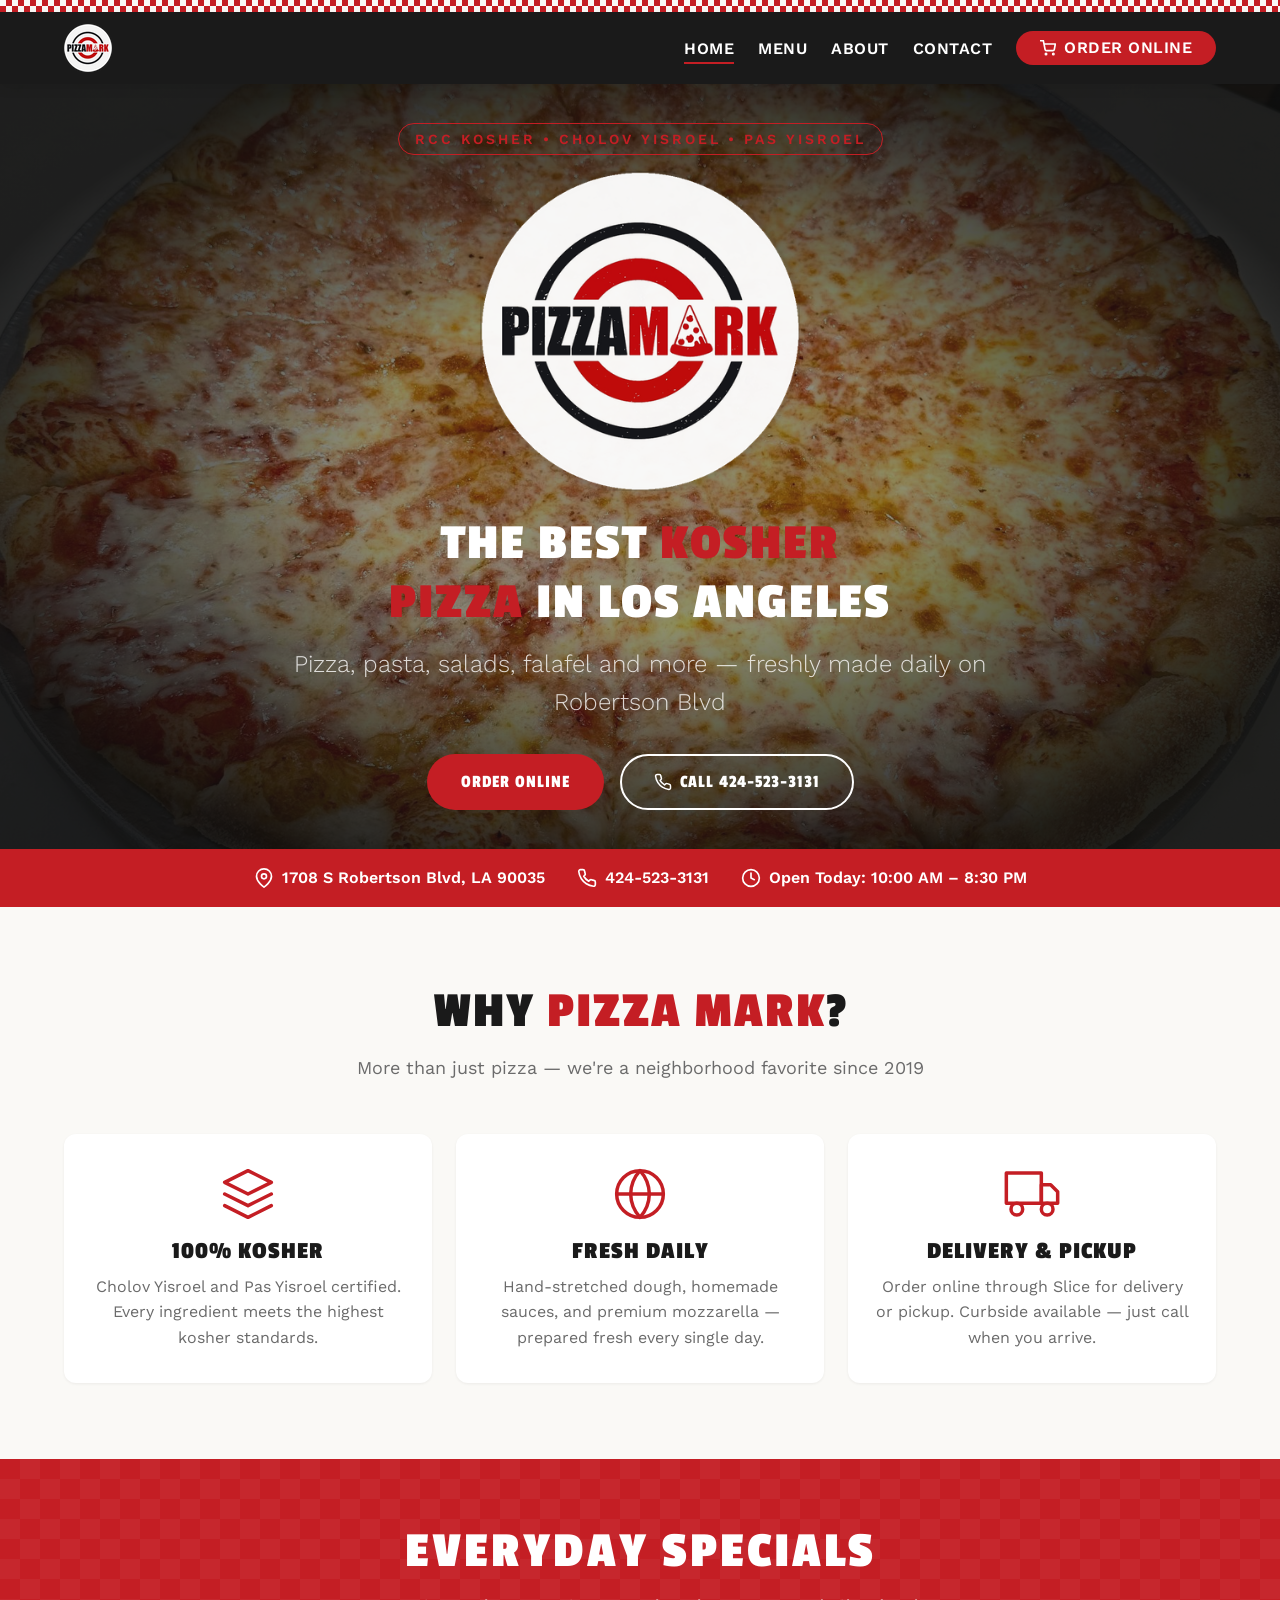
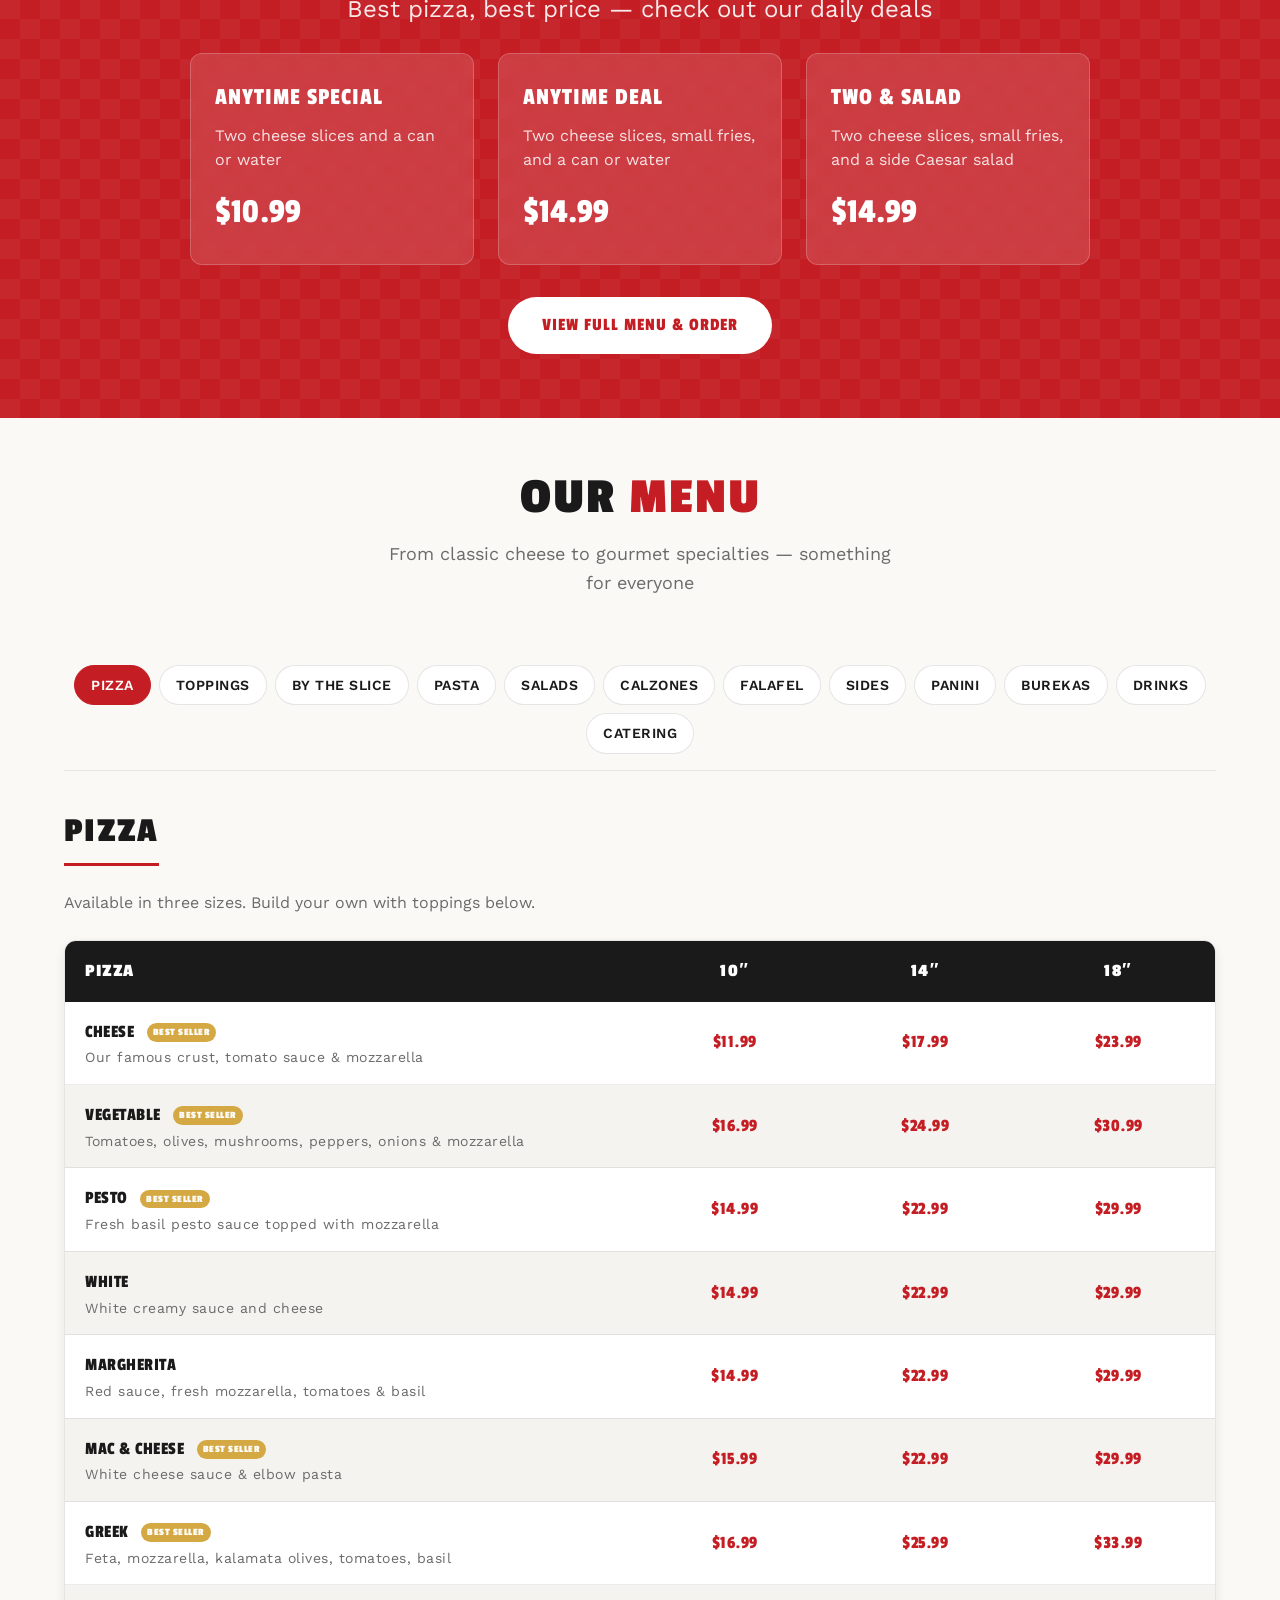
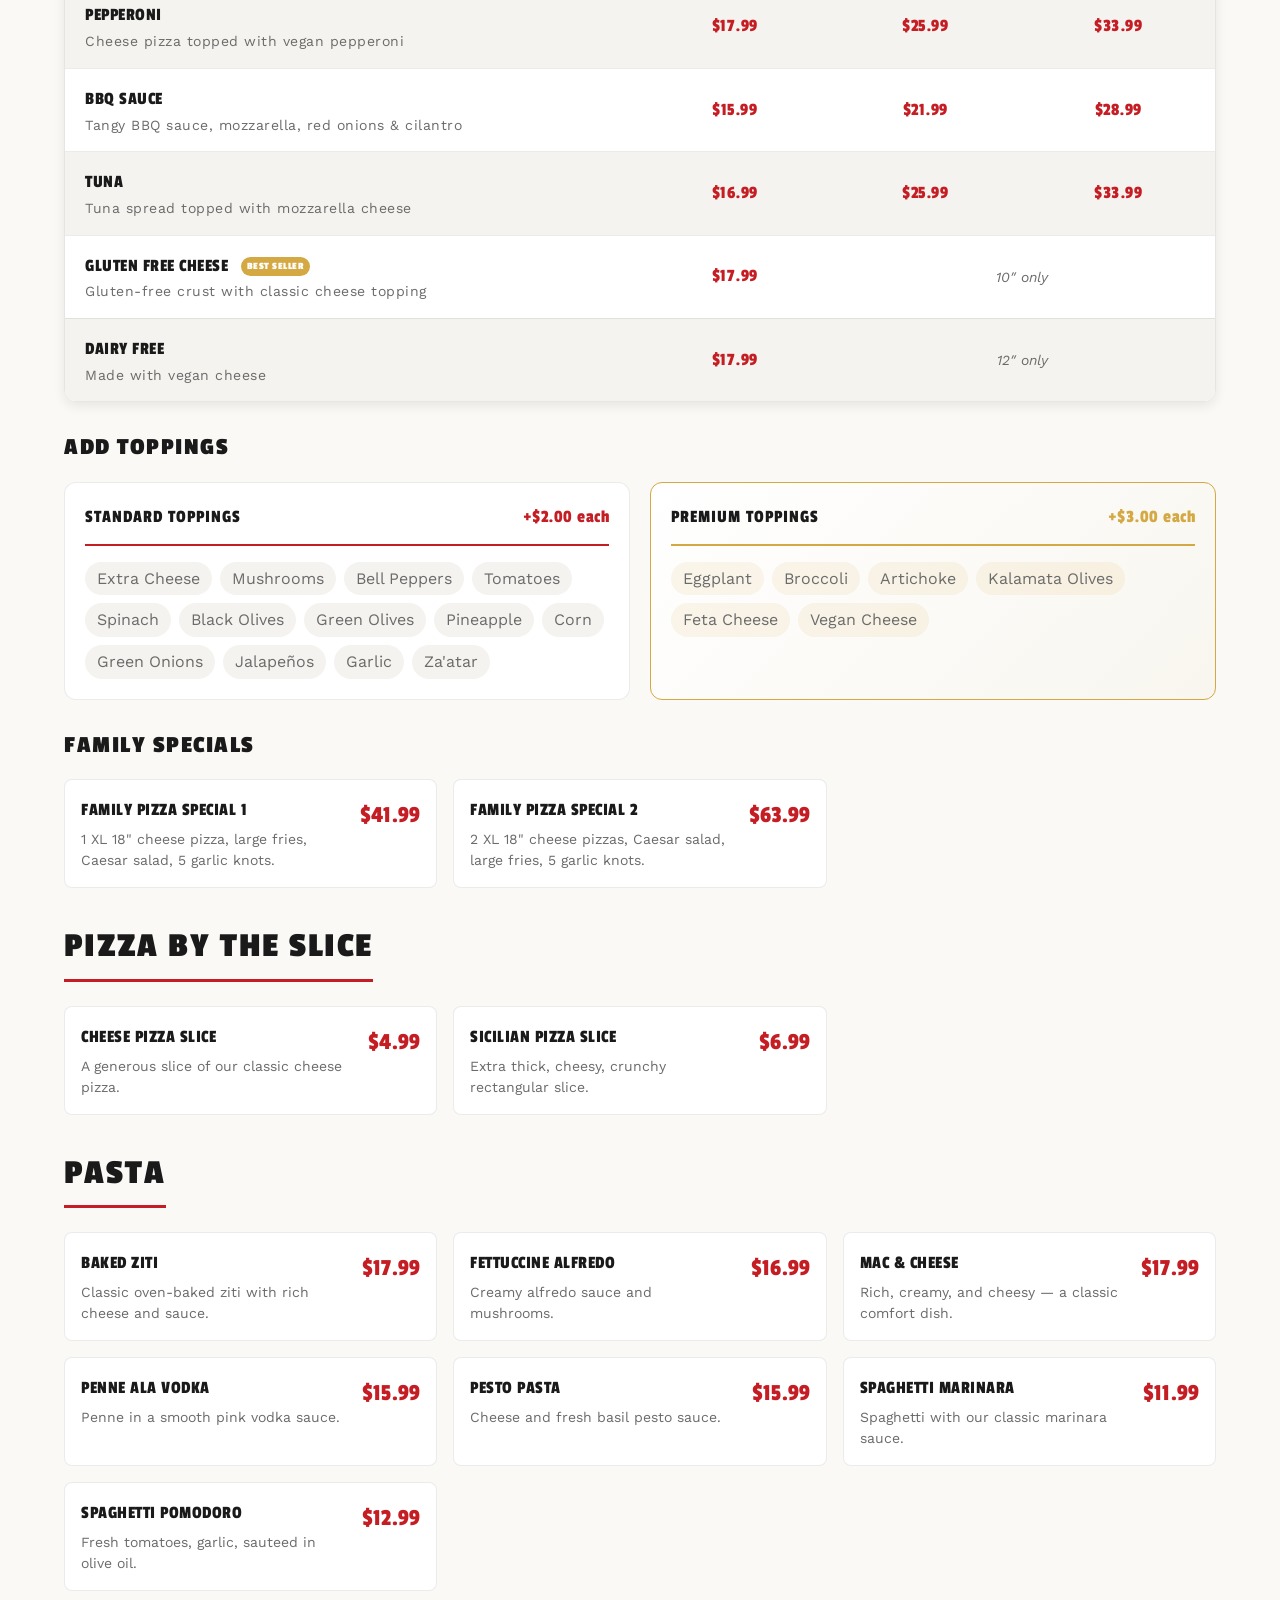
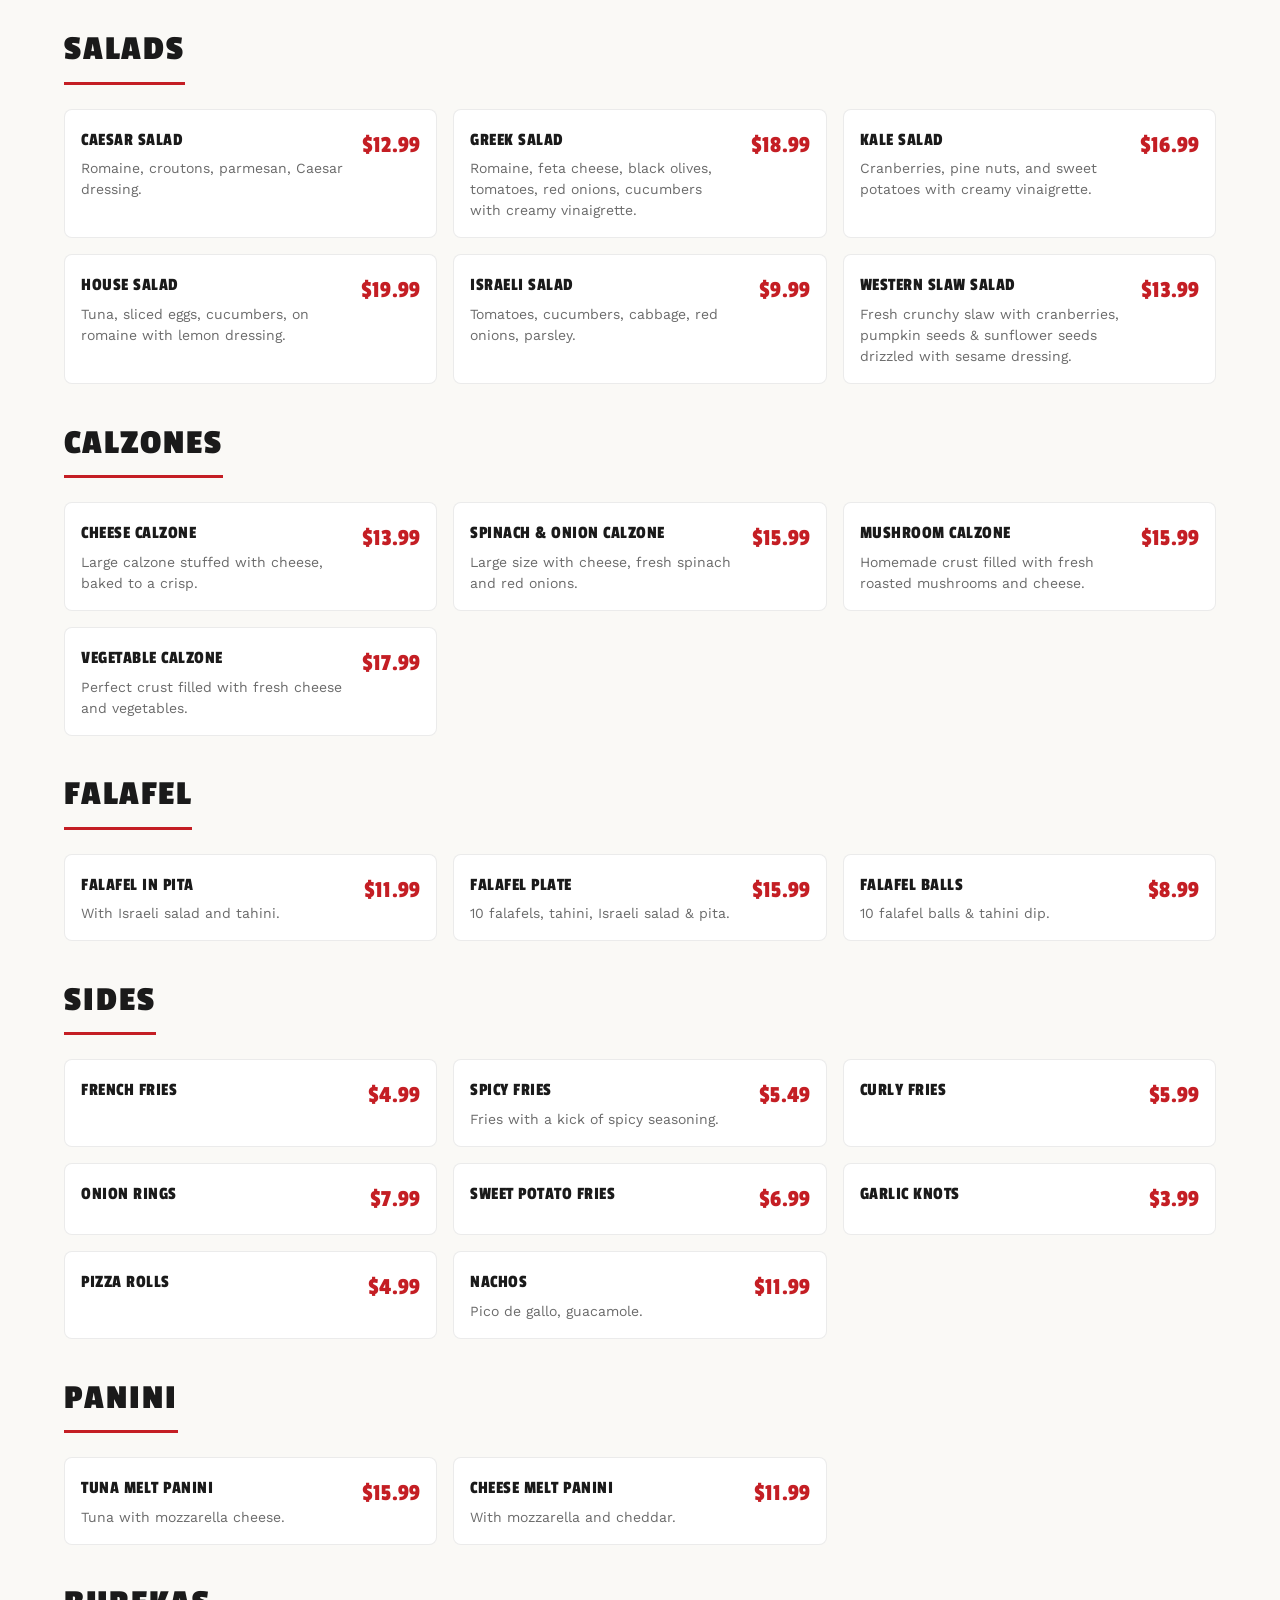
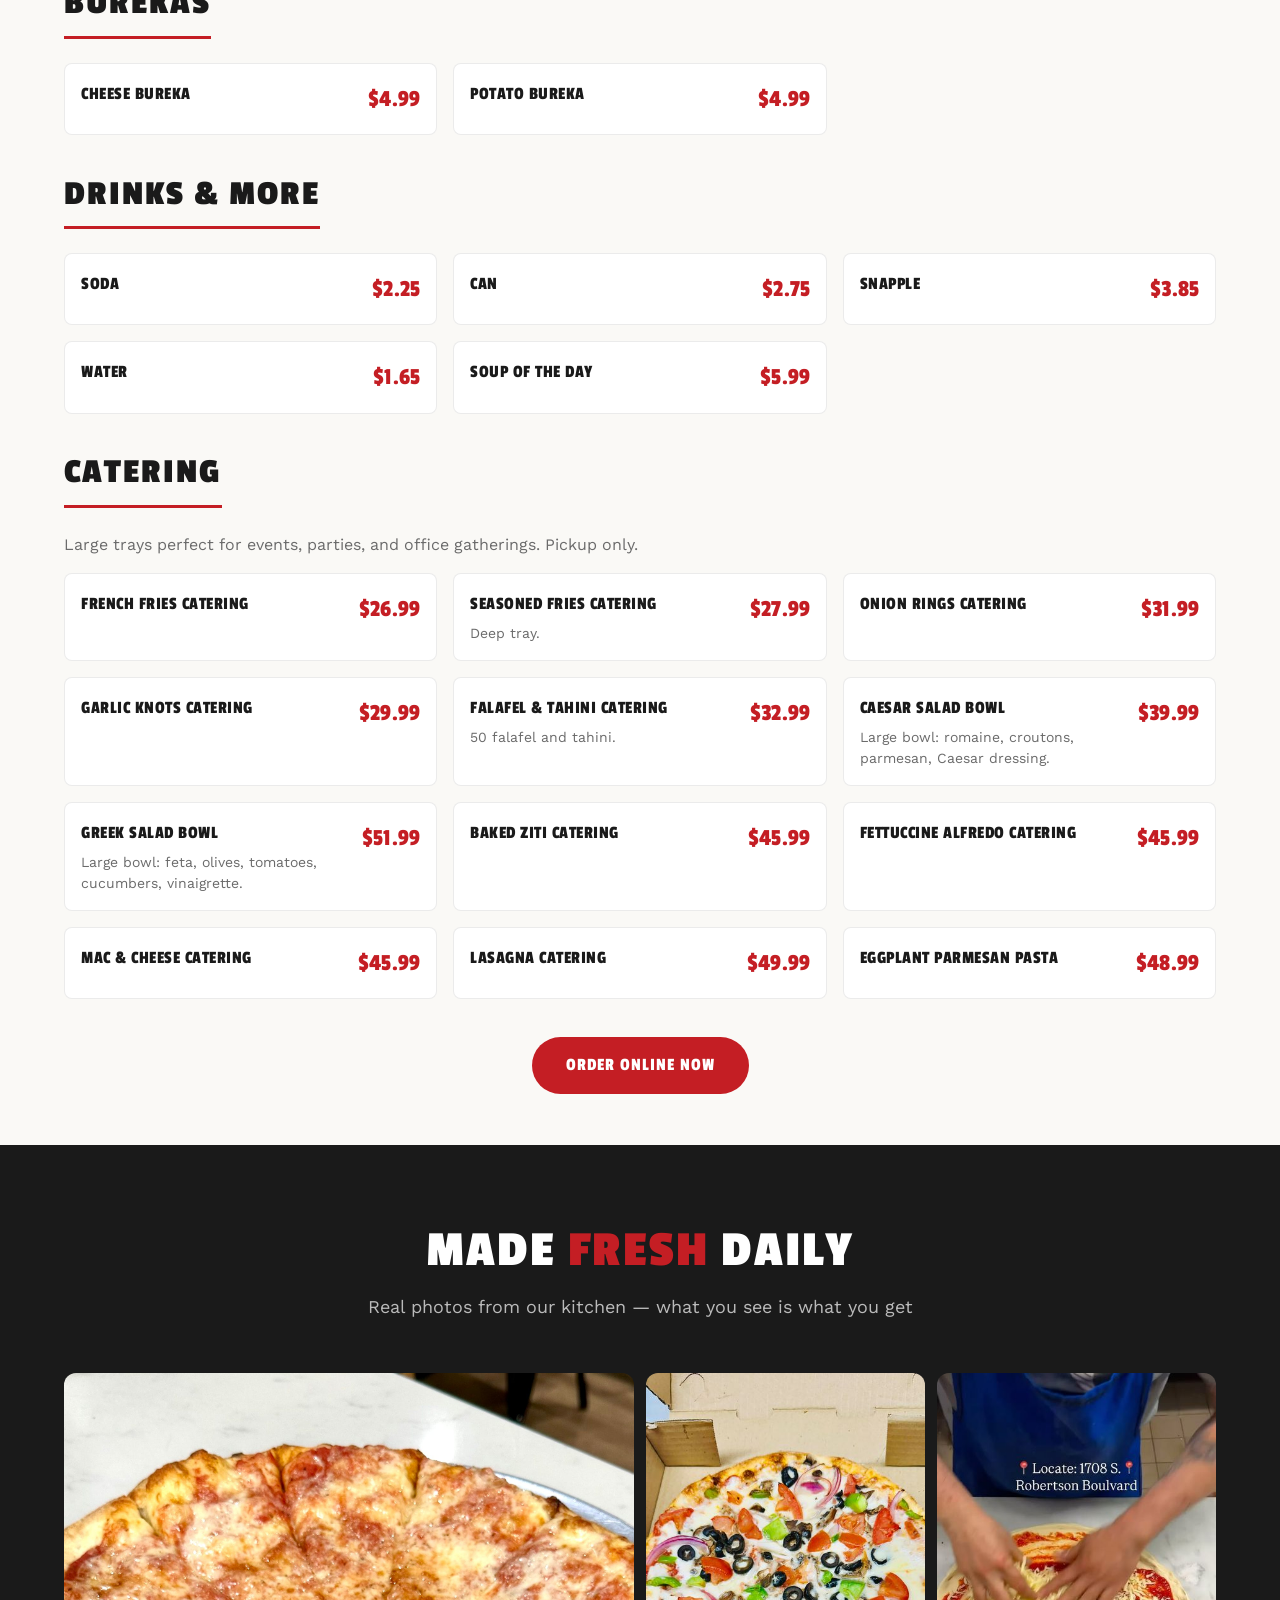
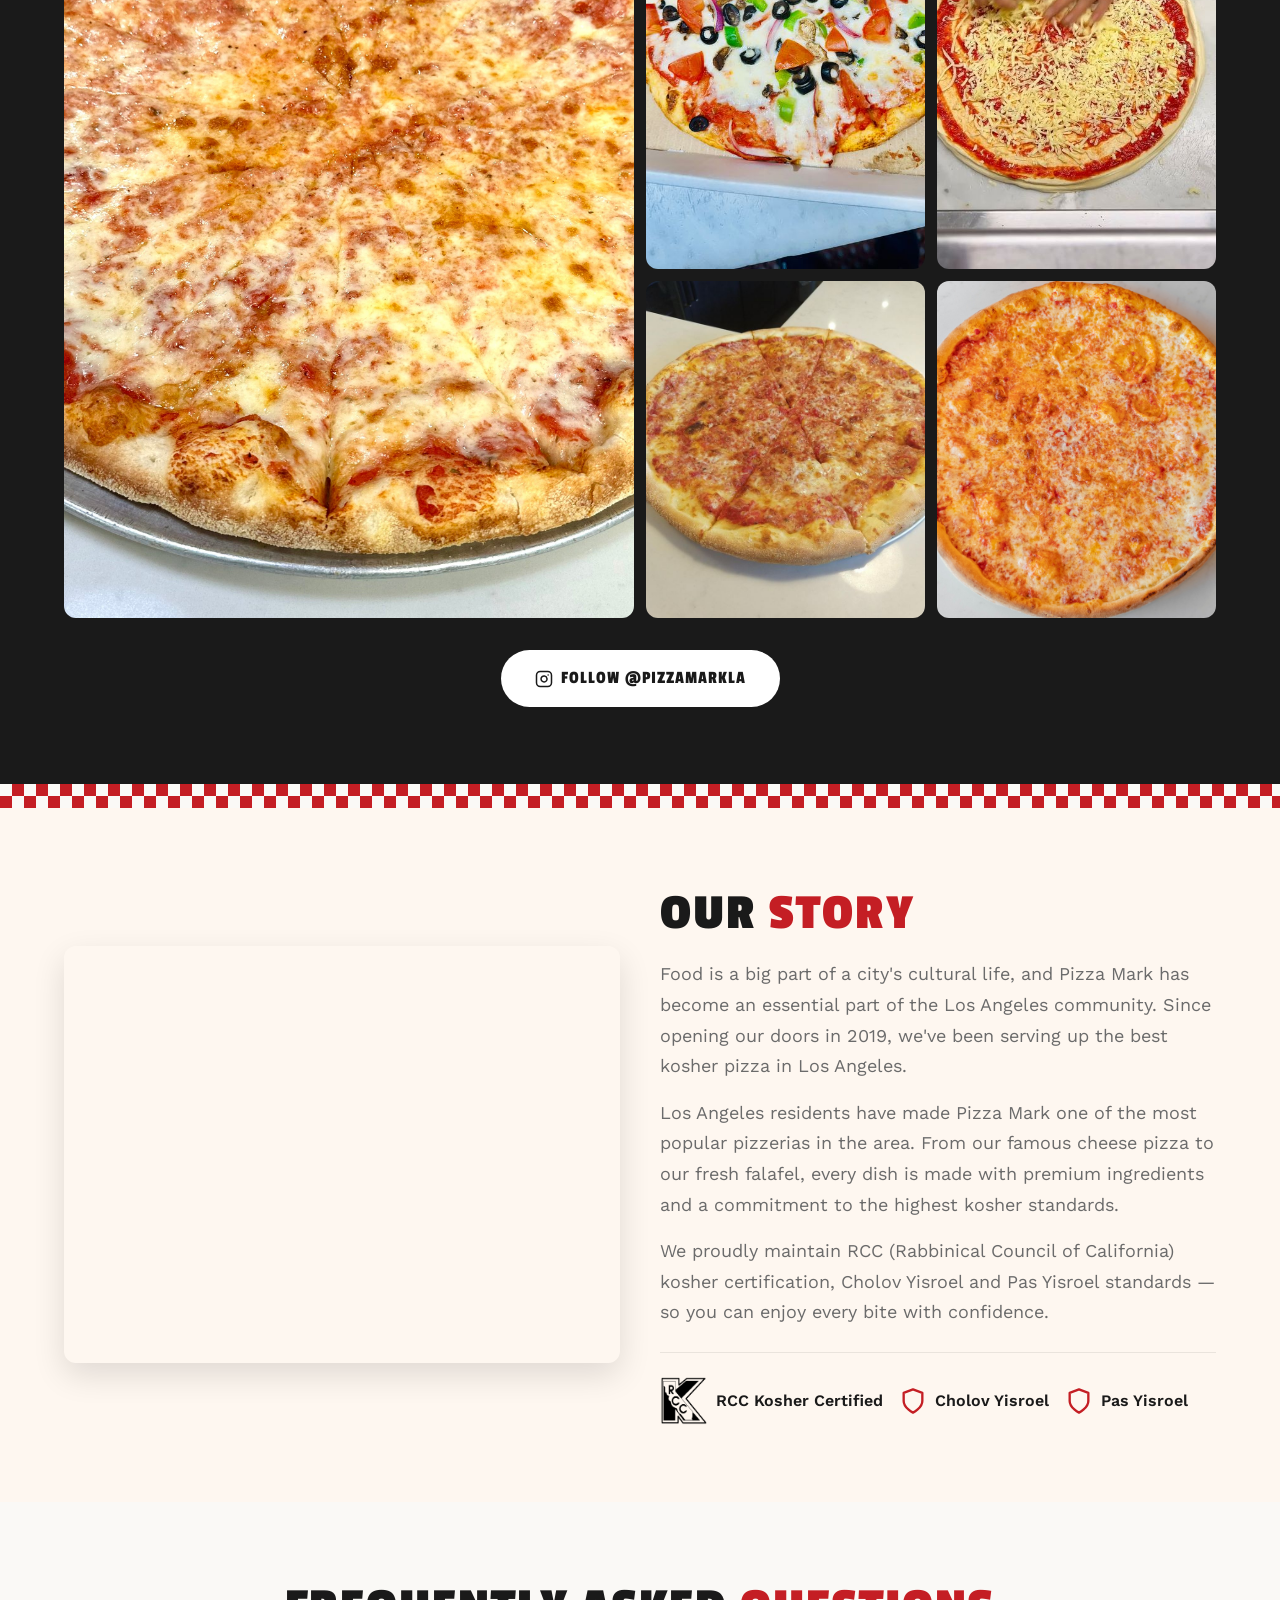
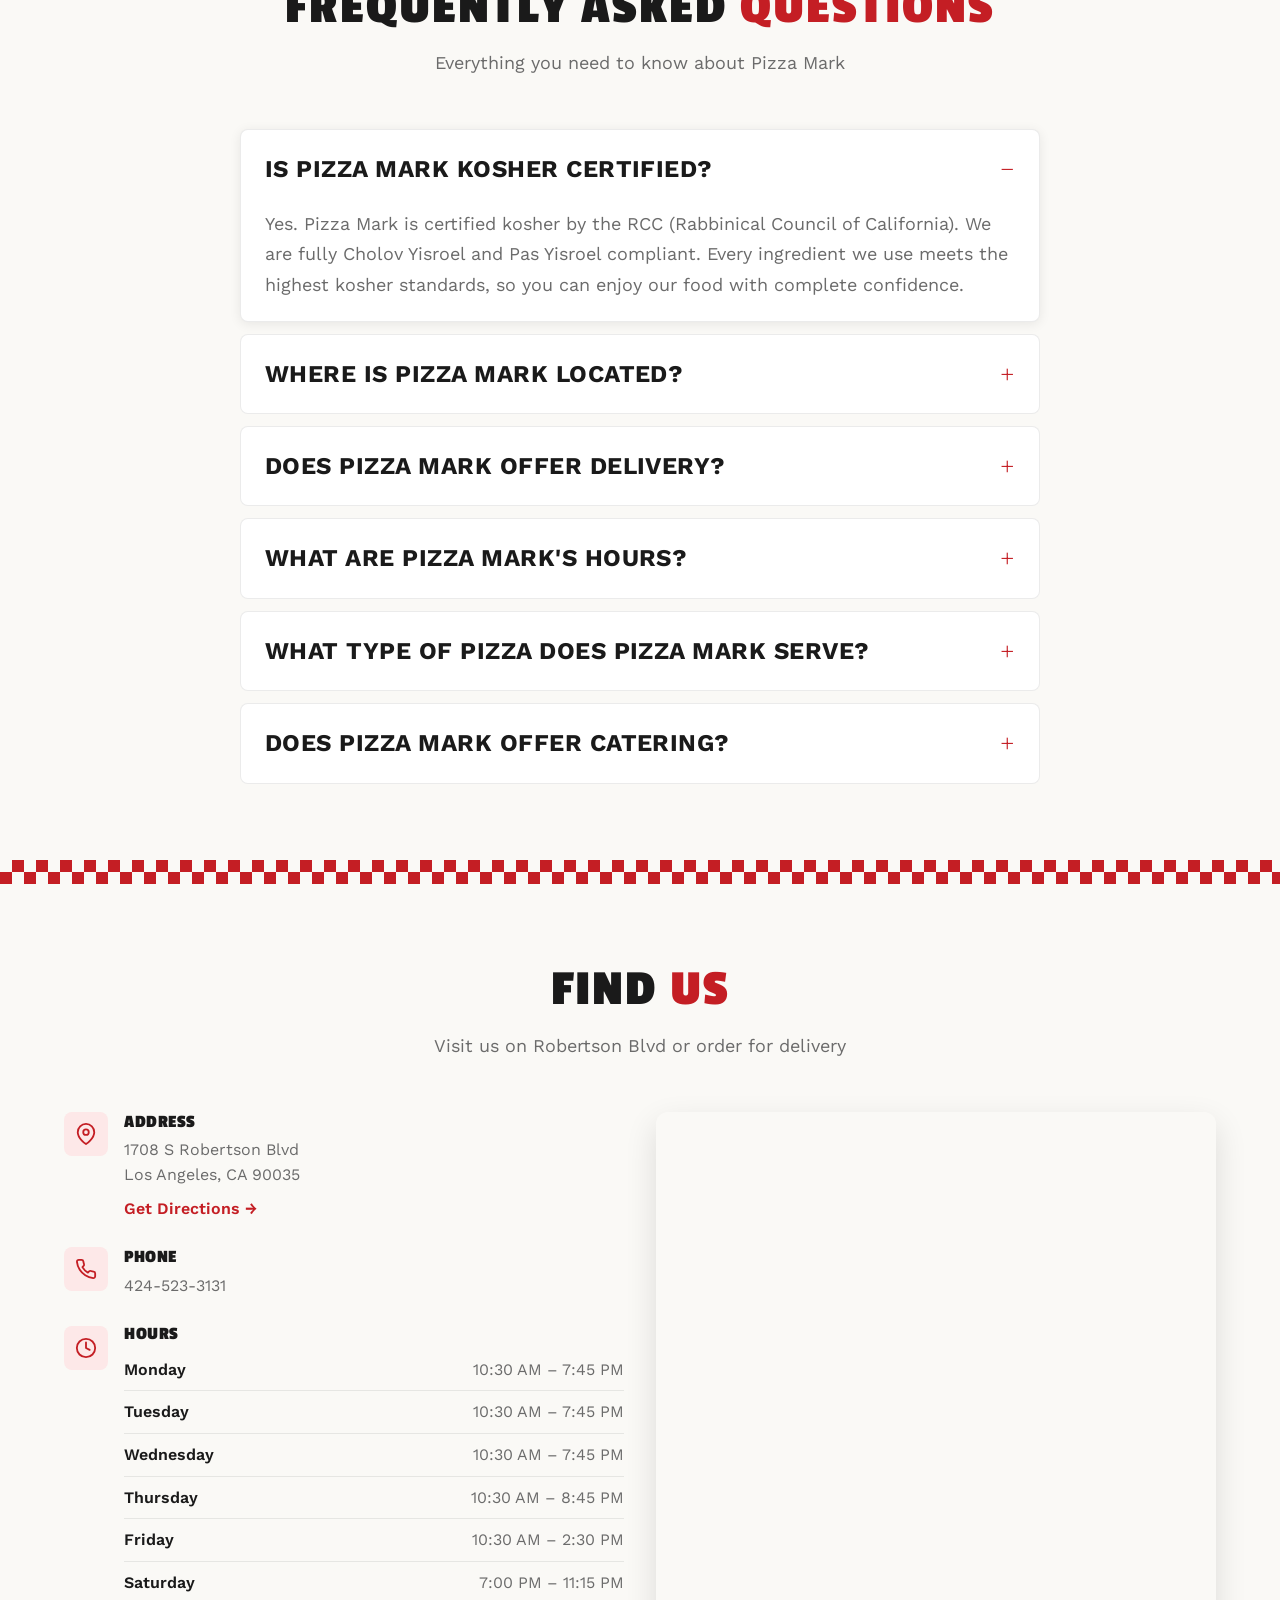
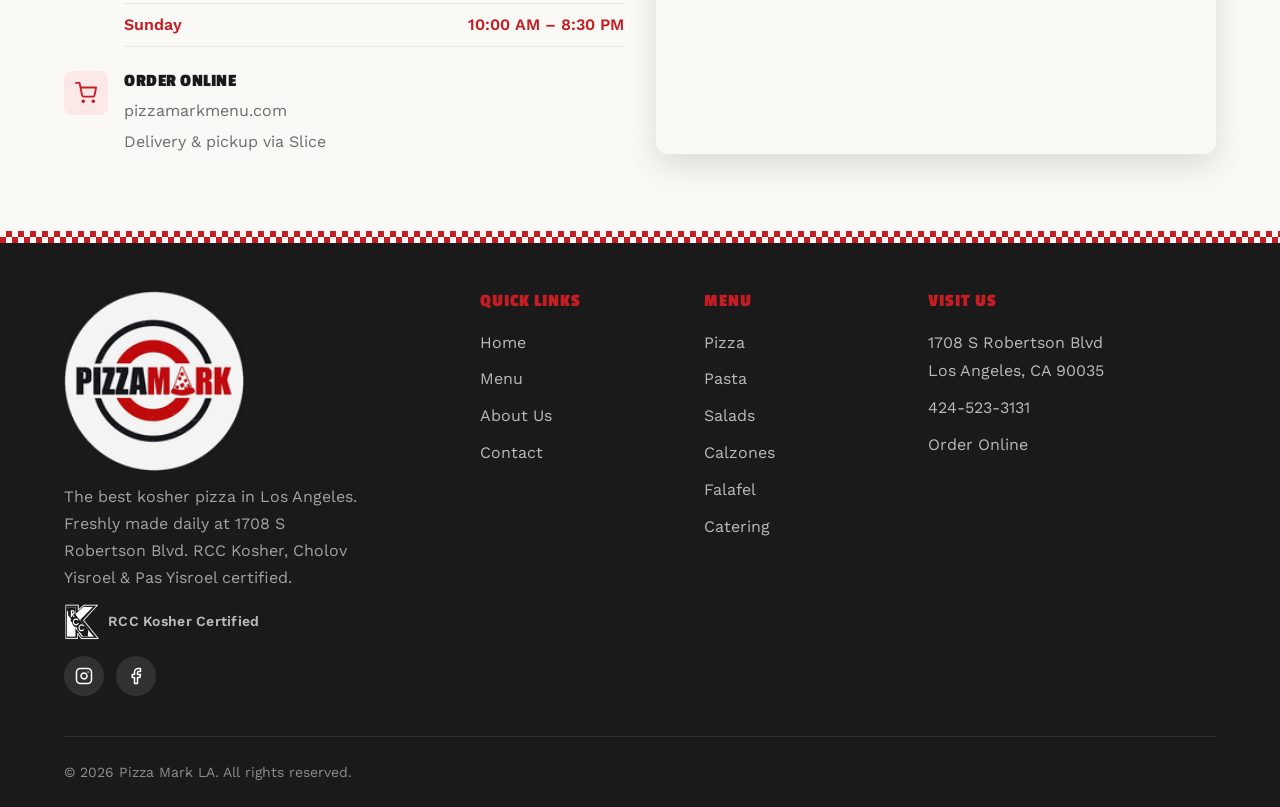
==== commit 47621f22: "Update About Us tagline to say 'in Los Angeles' https://claude.ai/code/session_011A7kzqwiUs3LRDgagak" ====
--- a/index.html
+++ b/index.html
@@ -728,7 +728,7 @@
       <img src="./assets/about-img.jpg" alt="Pizza Mark LA storefront exterior on Robertson Blvd with outdoor seating" class="about-grid__img" width="600" height="800" loading="lazy" decoding="async">
       <div class="about-grid__content">
         <h2>Our <span>Story</span></h2>
-        <p>Food is a big part of a city's cultural life, and Pizza Mark has become an essential part of the Los Angeles community. Since opening our doors in 2019, we've been serving up the best kosher pizza on Robertson Boulevard.</p>
+        <p>Food is a big part of a city's cultural life, and Pizza Mark has become an essential part of the Los Angeles community. Since opening our doors in 2019, we've been serving up the best kosher pizza in Los Angeles.</p>
         <p>Los Angeles residents have made Pizza Mark one of the most popular pizzerias in the area. From our famous cheese pizza to our fresh falafel, every dish is made with premium ingredients and a commitment to the highest kosher standards.</p>
         <p>We proudly maintain RCC (Rabbinical Council of California) kosher certification, Cholov Yisroel and Pas Yisroel standards — so you can enjoy every bite with confidence.</p>
         <div class="kosher-badges">
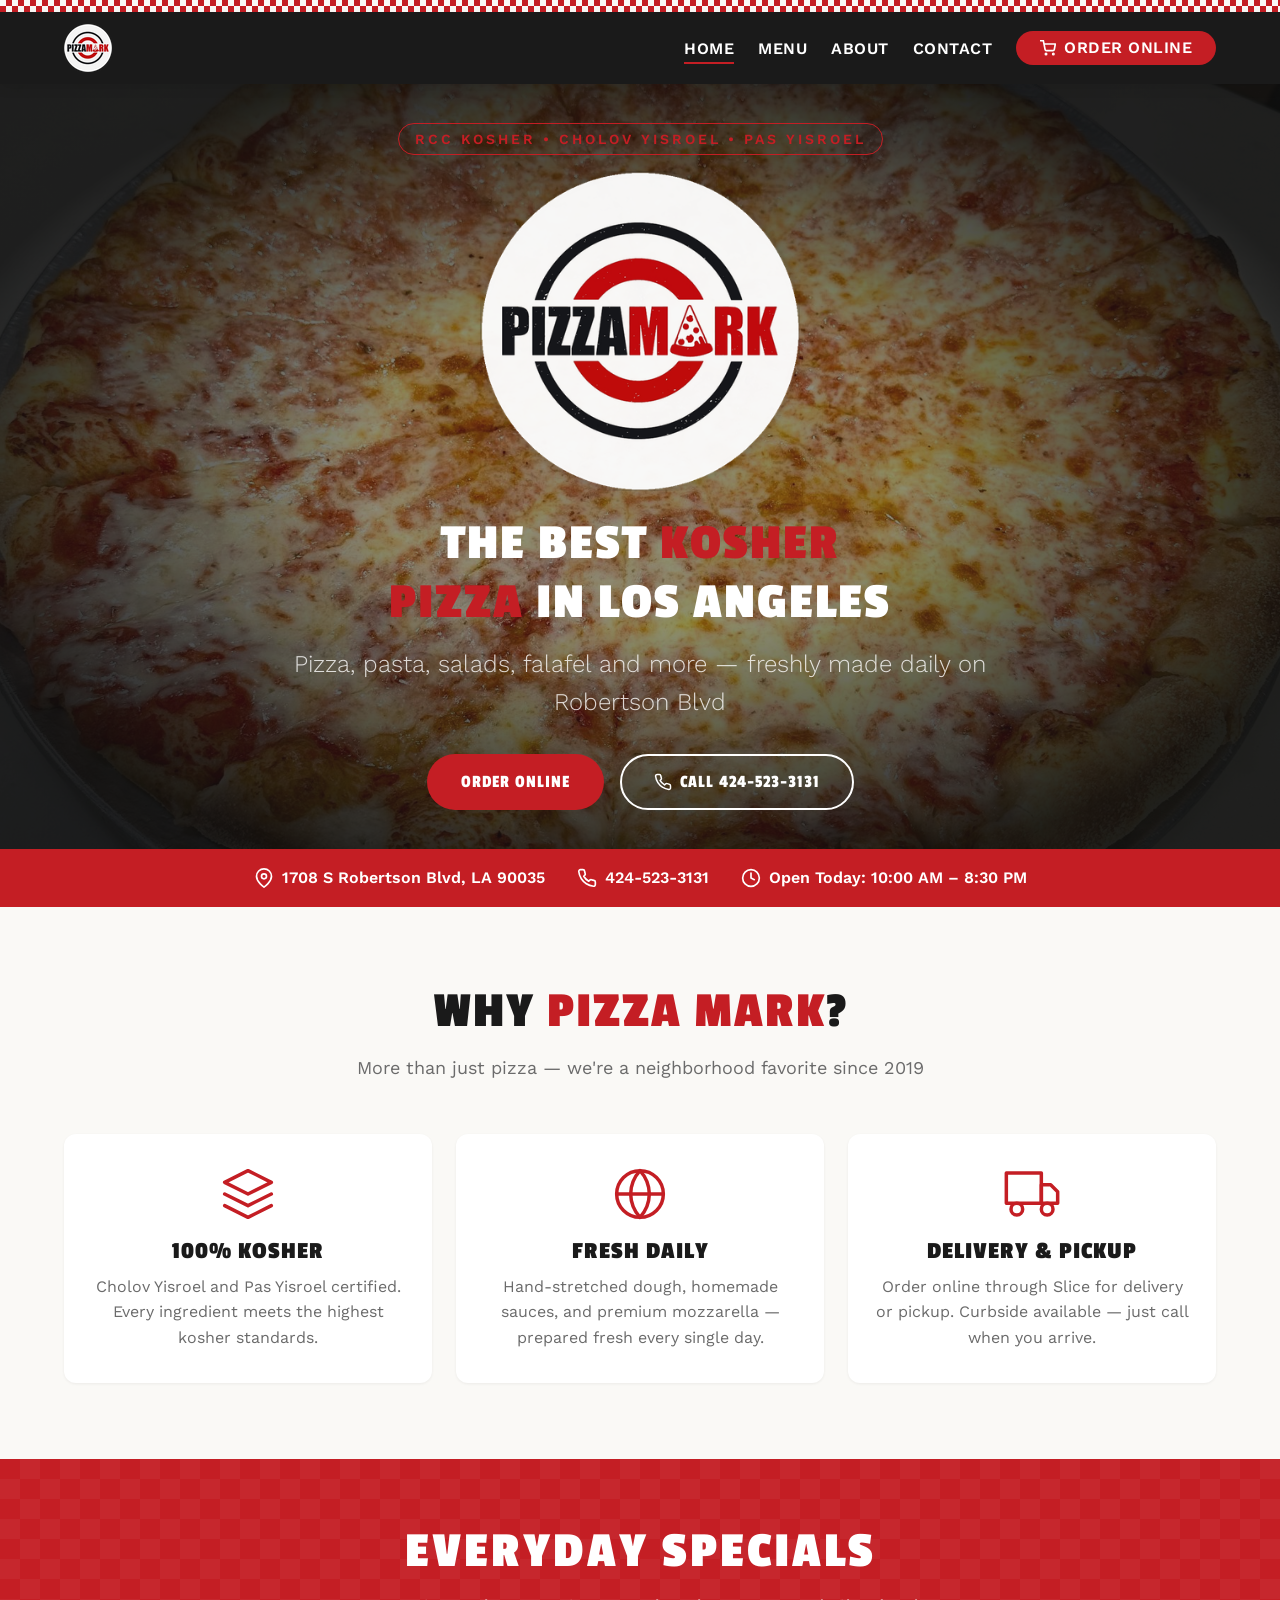
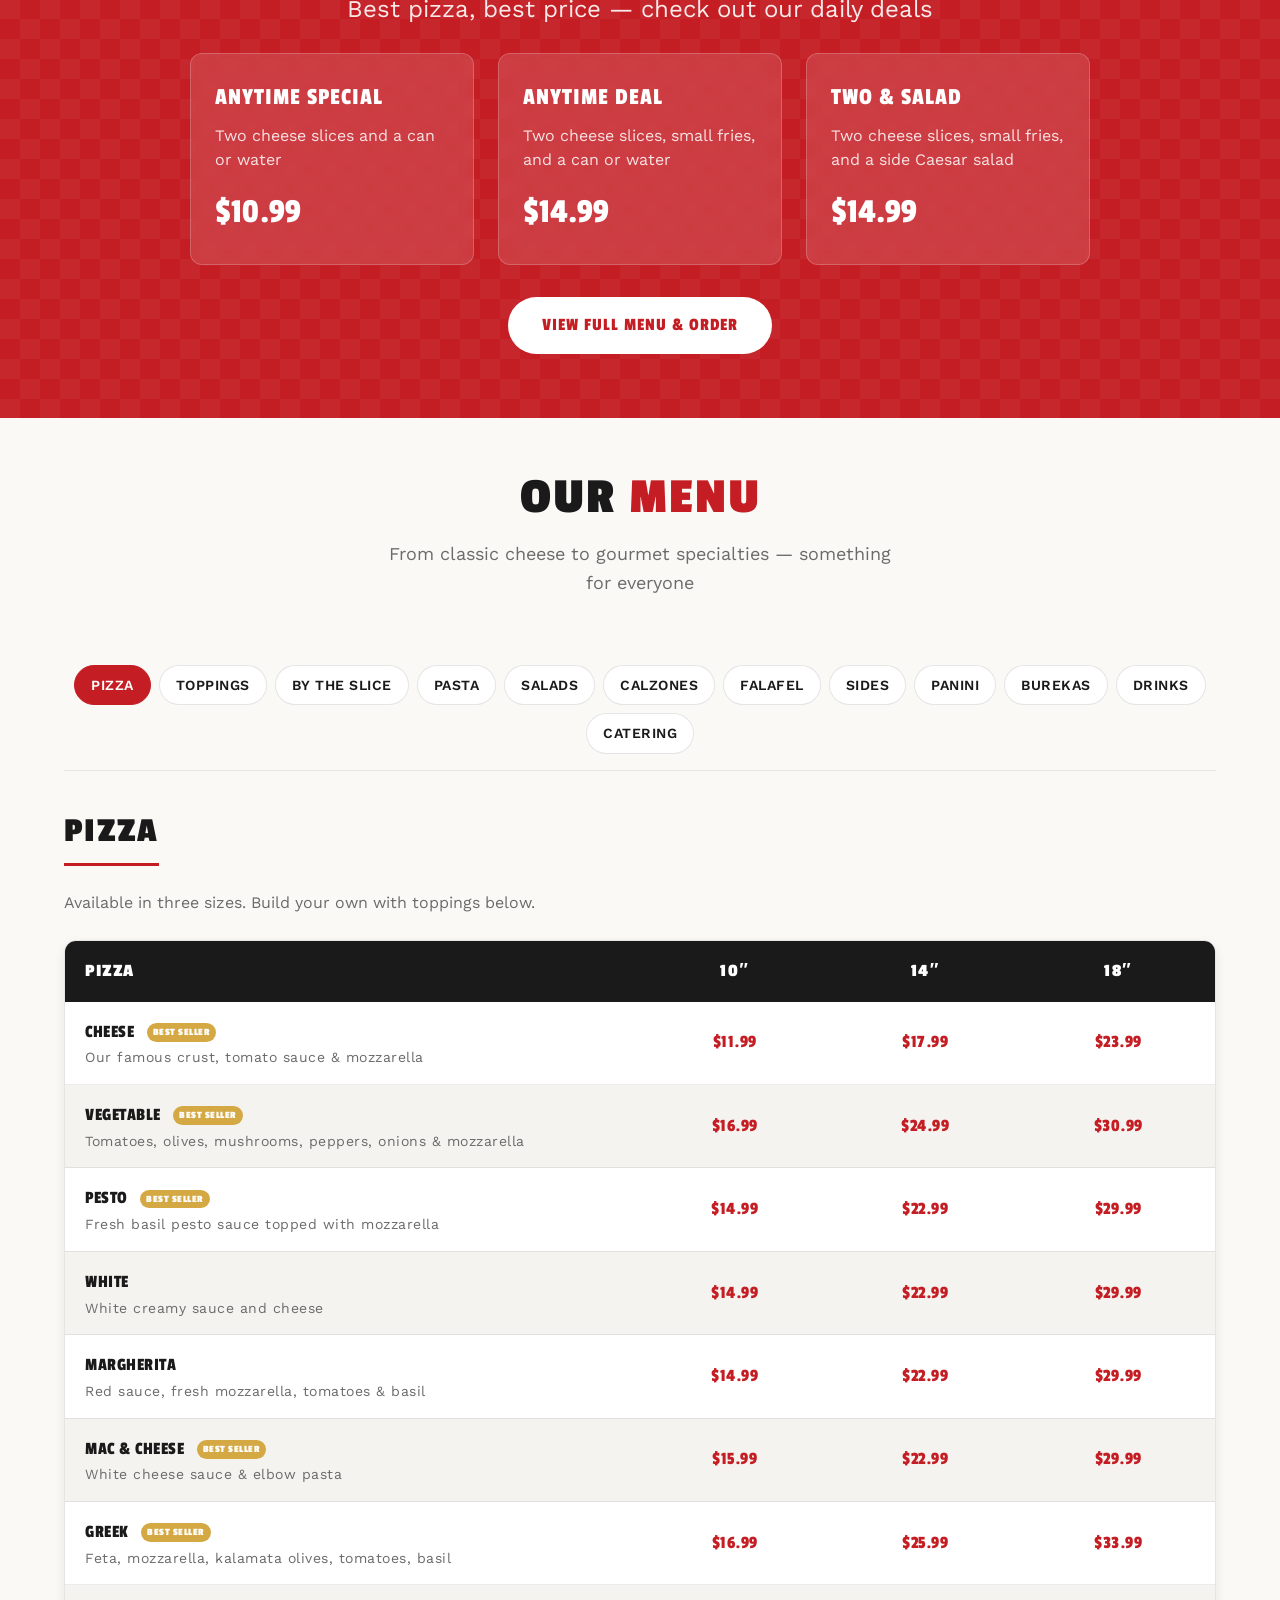
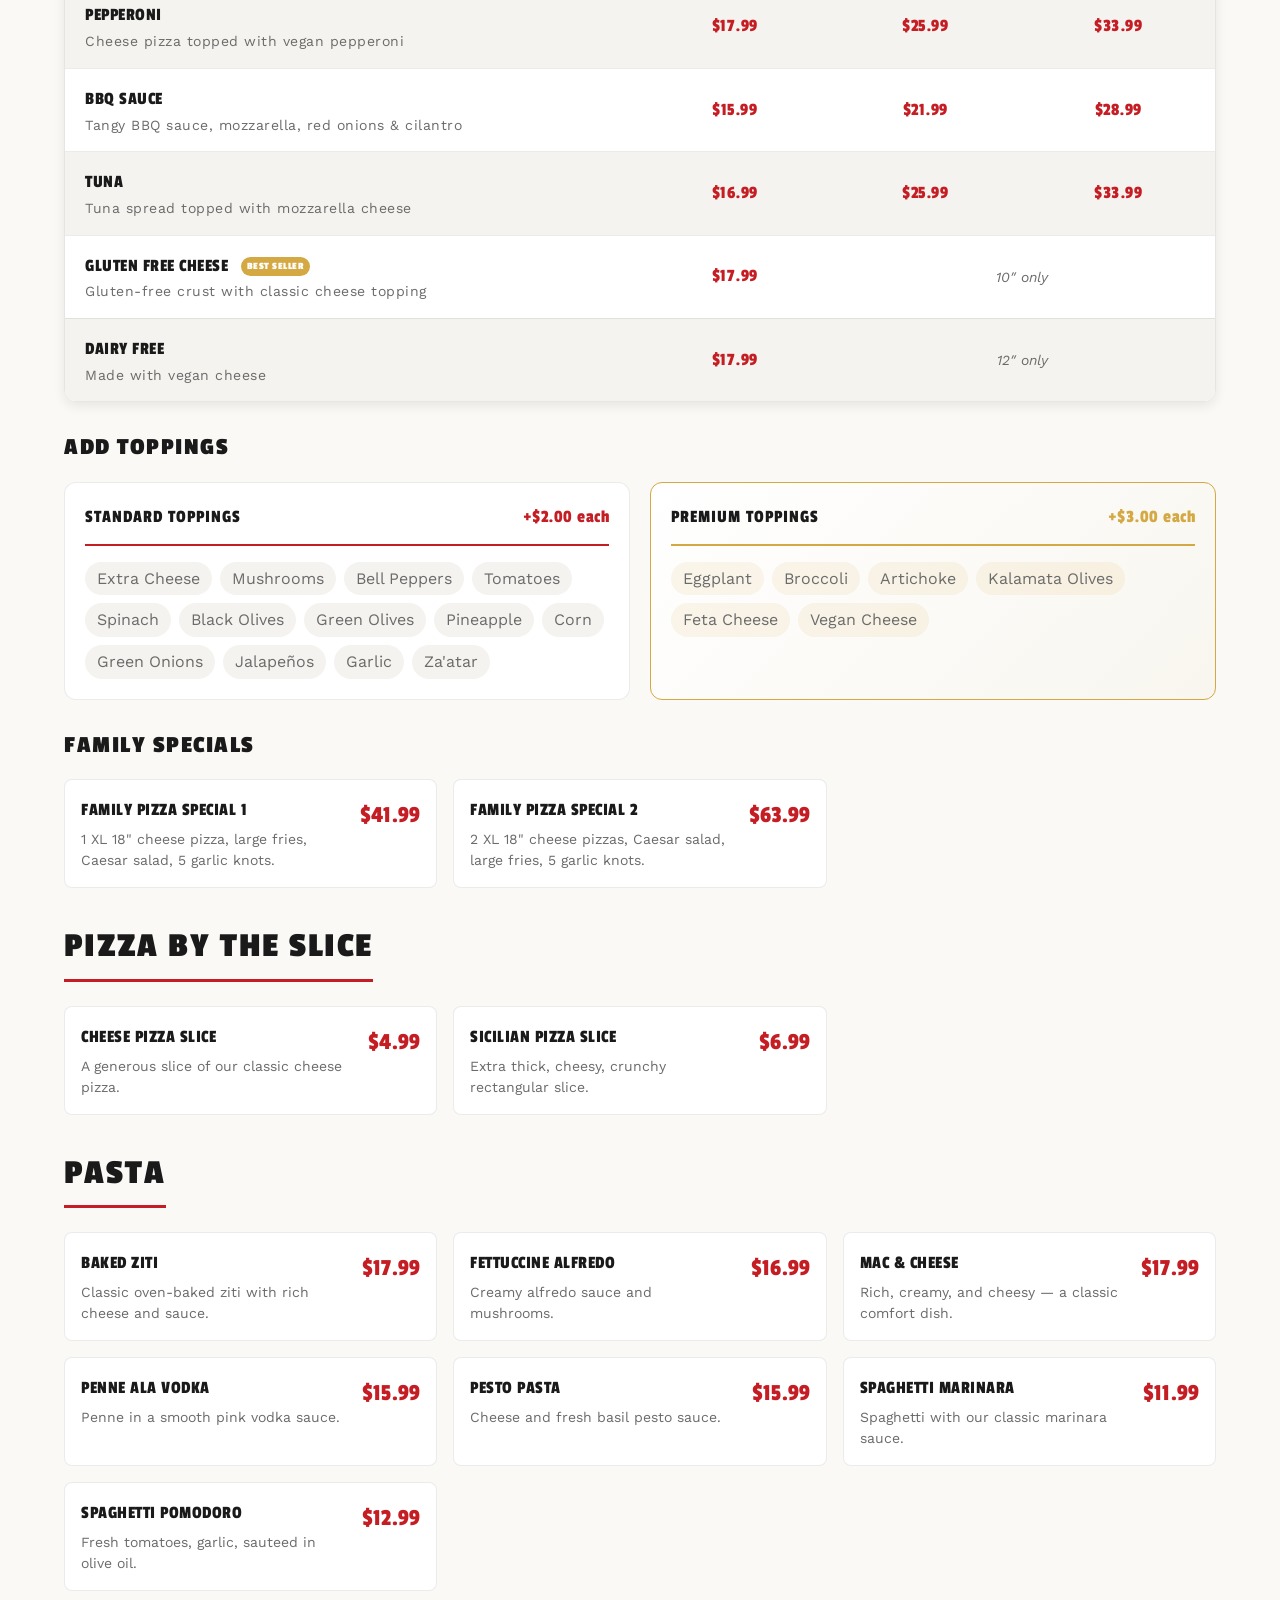
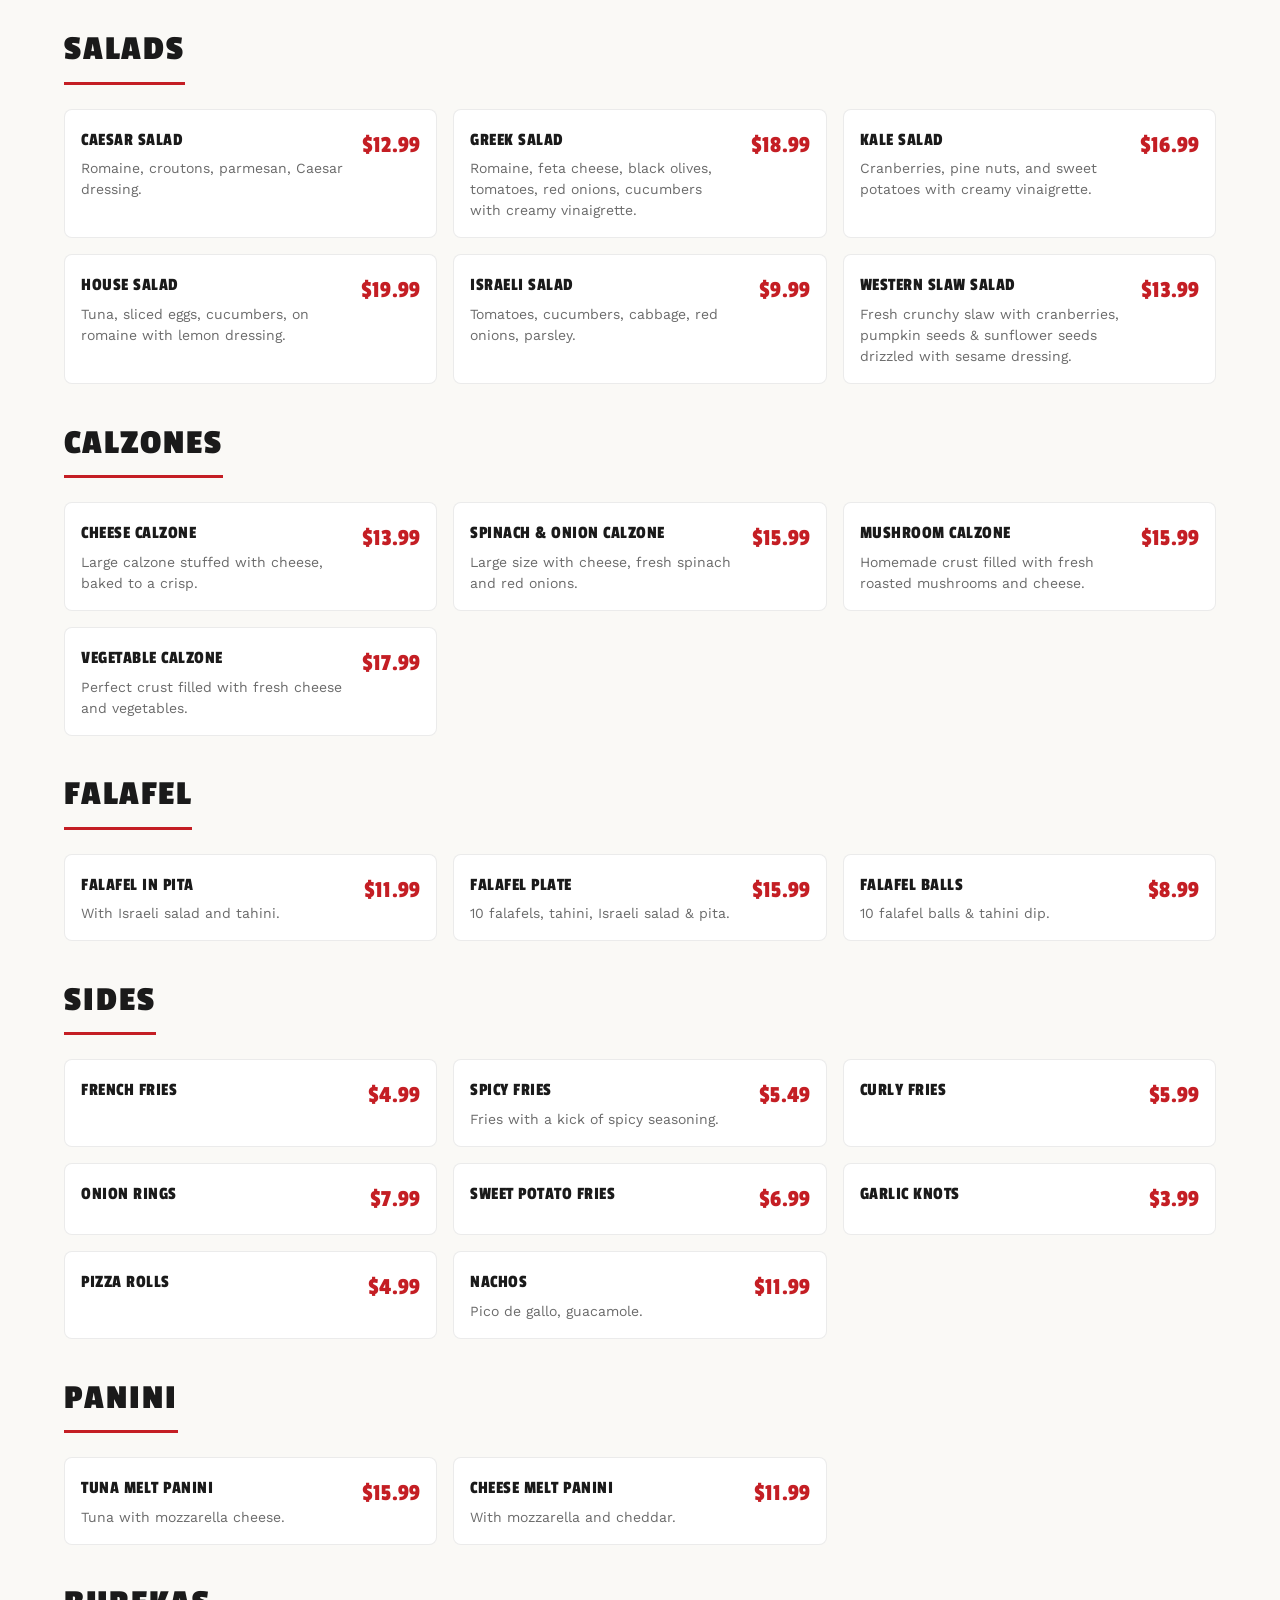
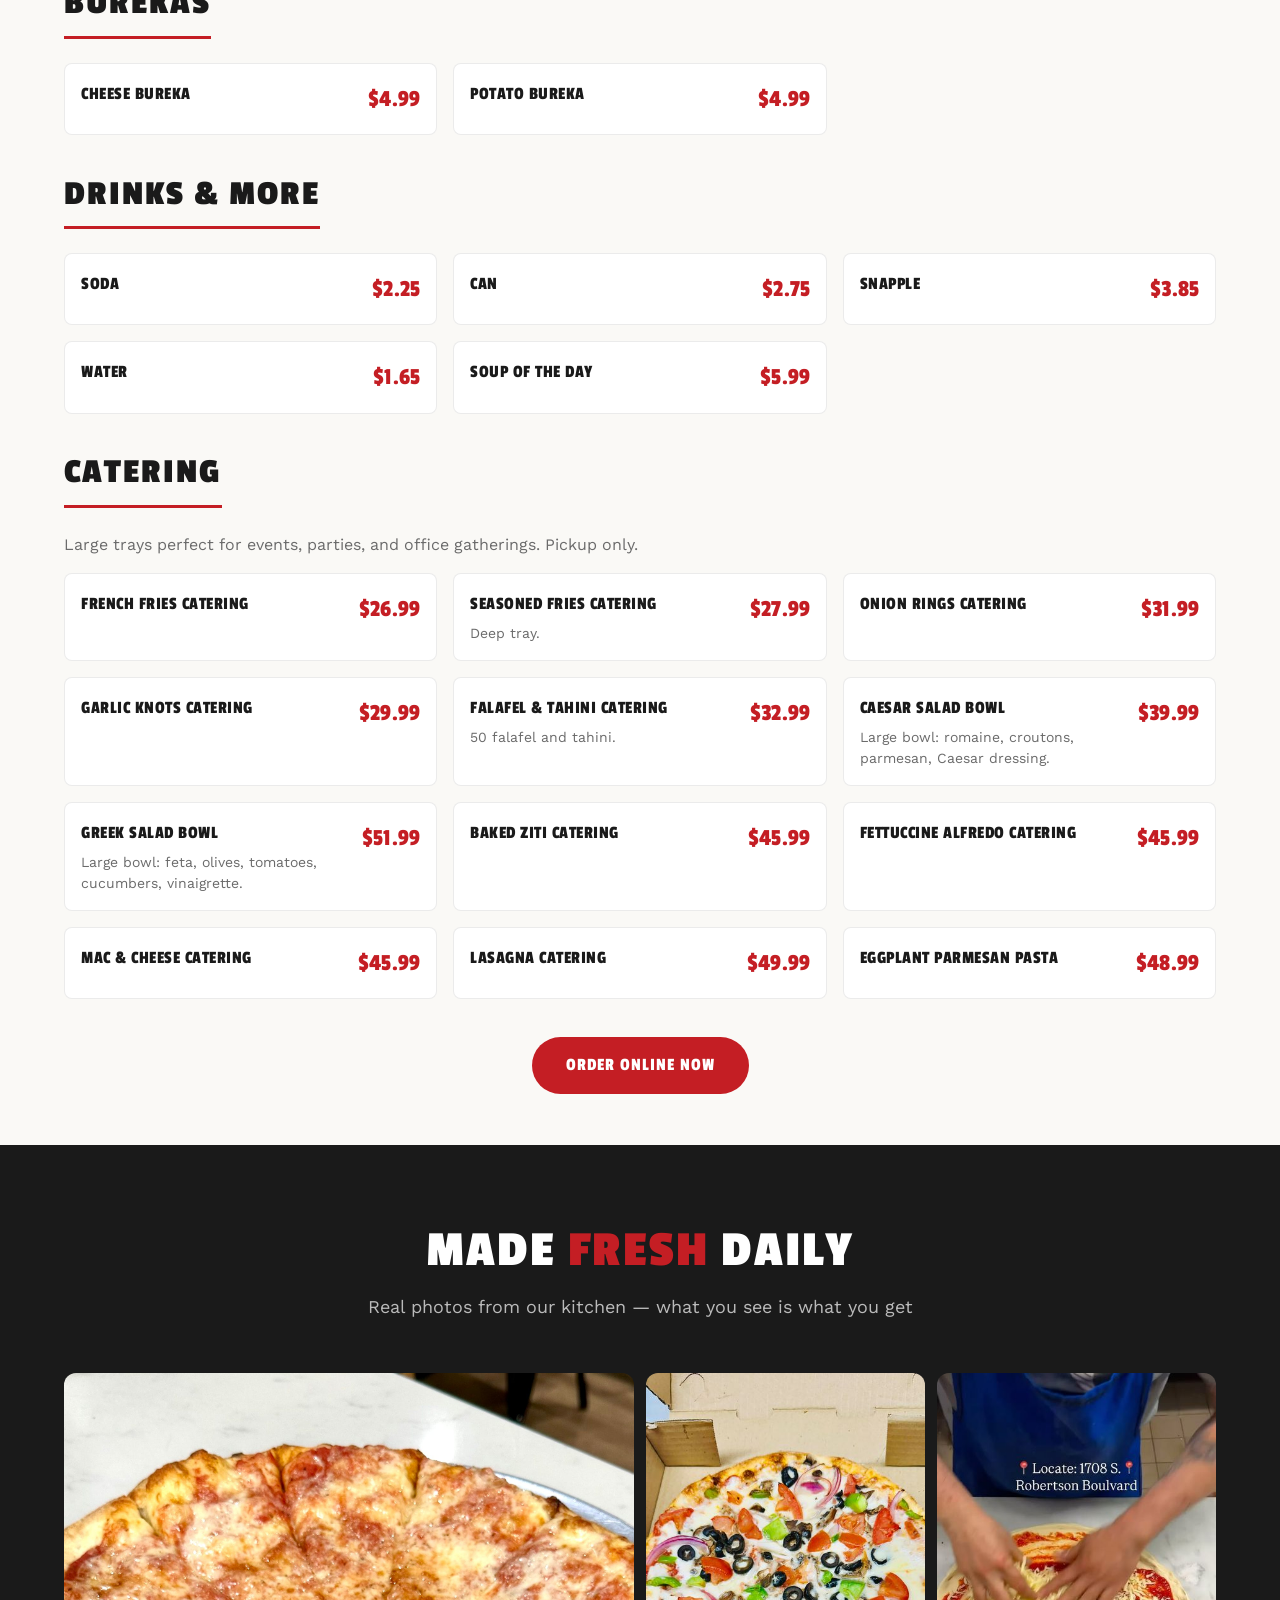
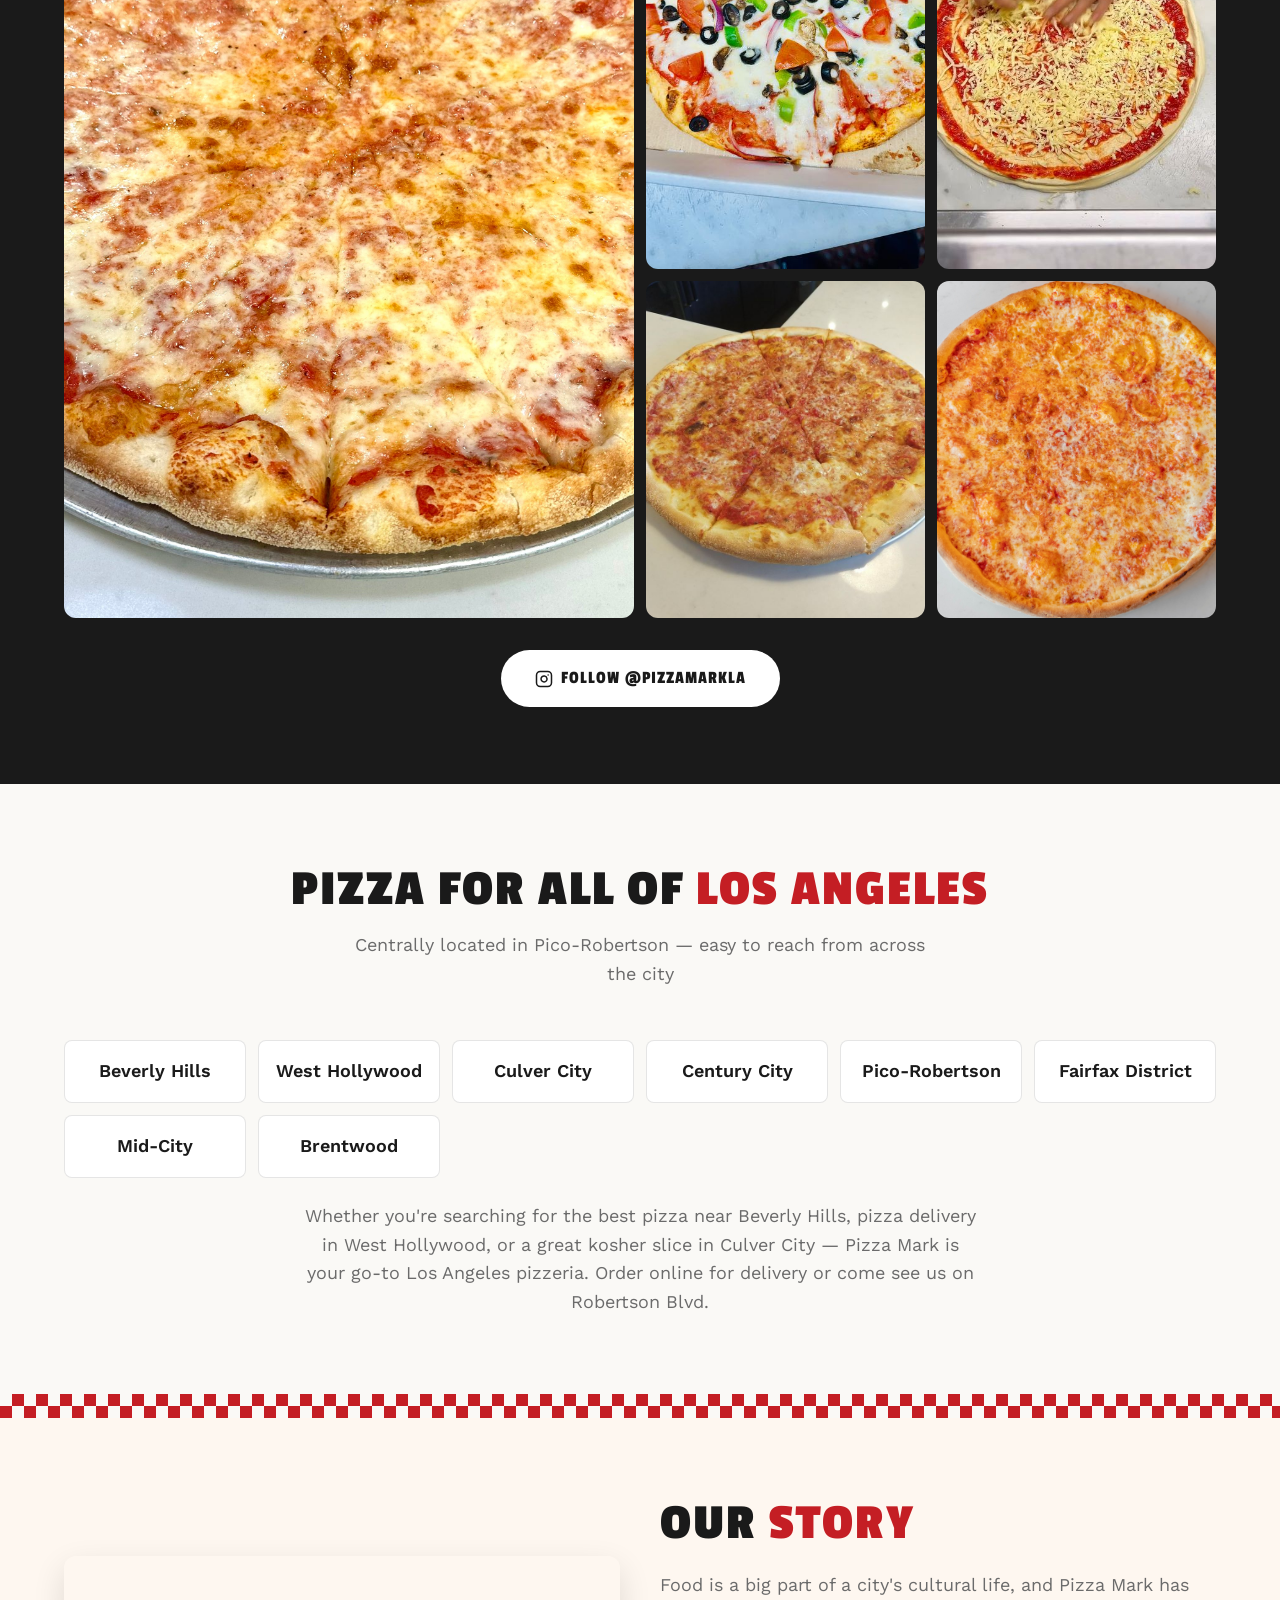
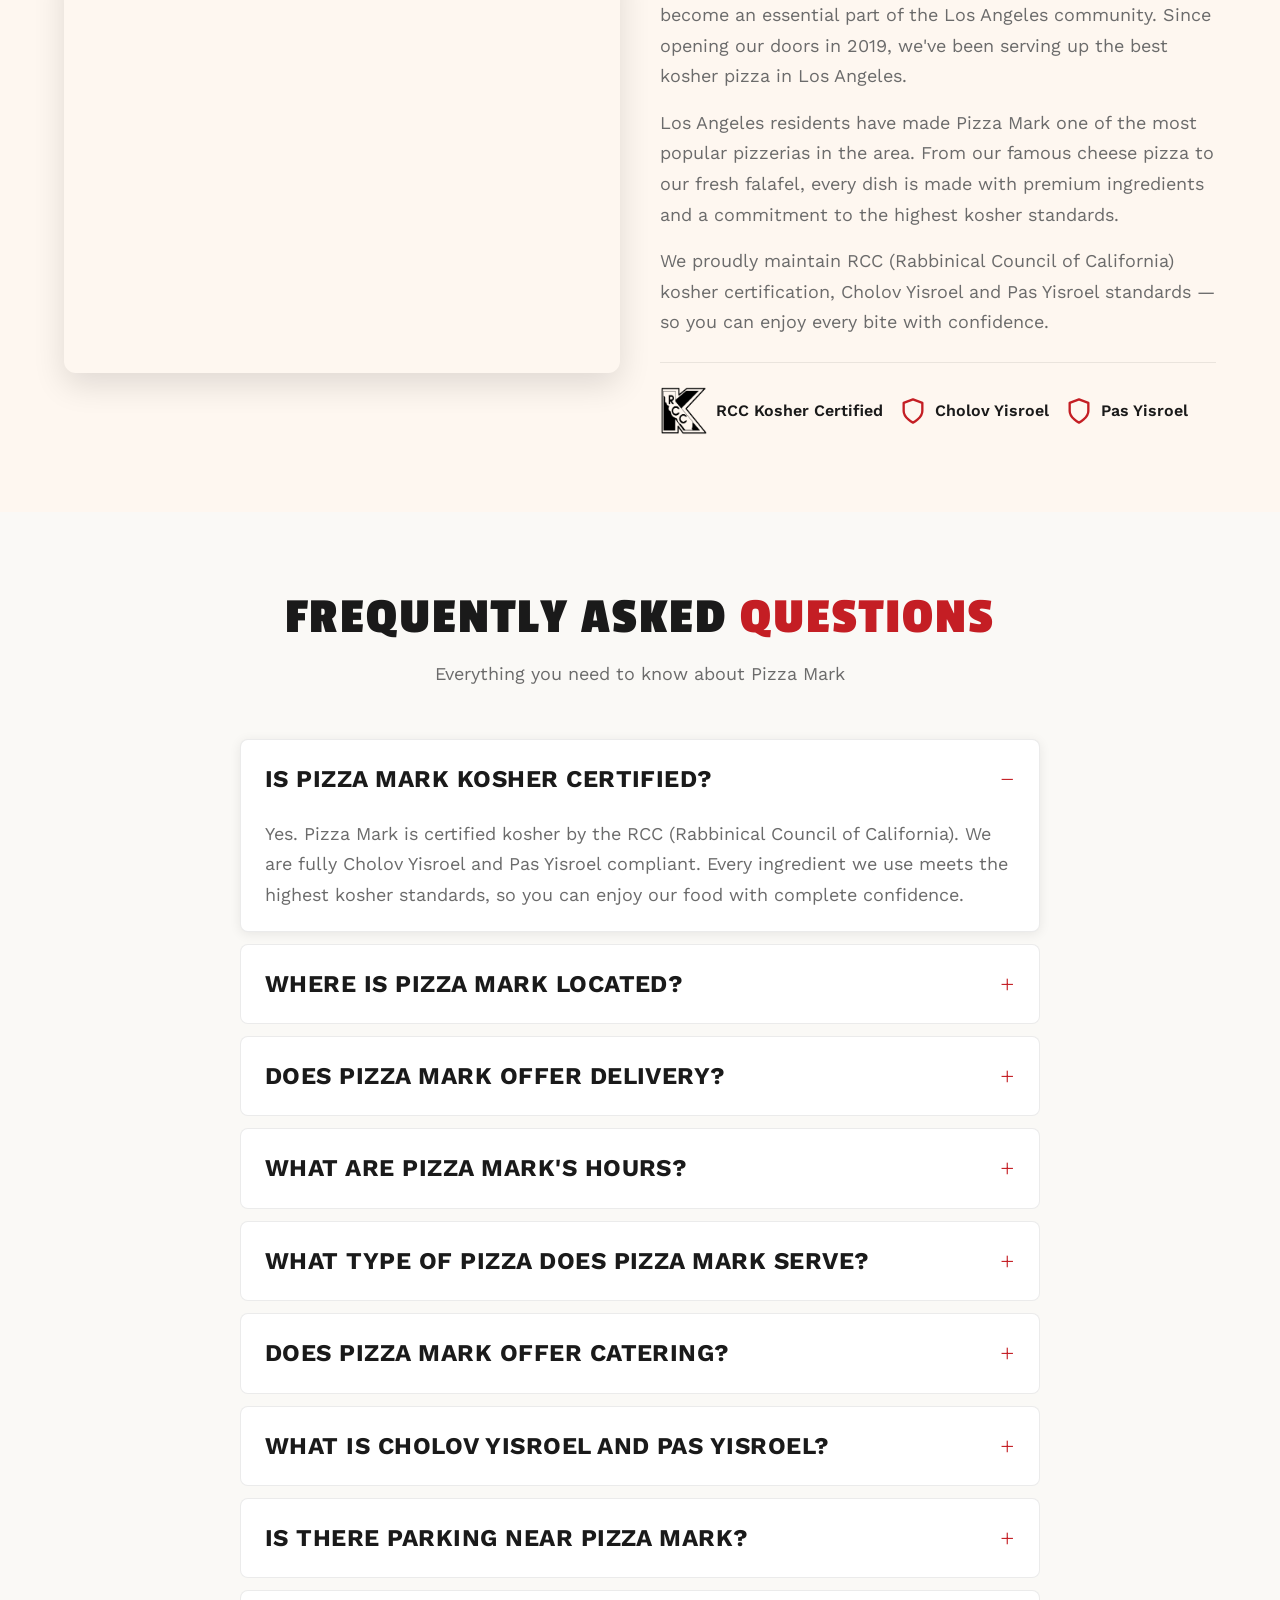
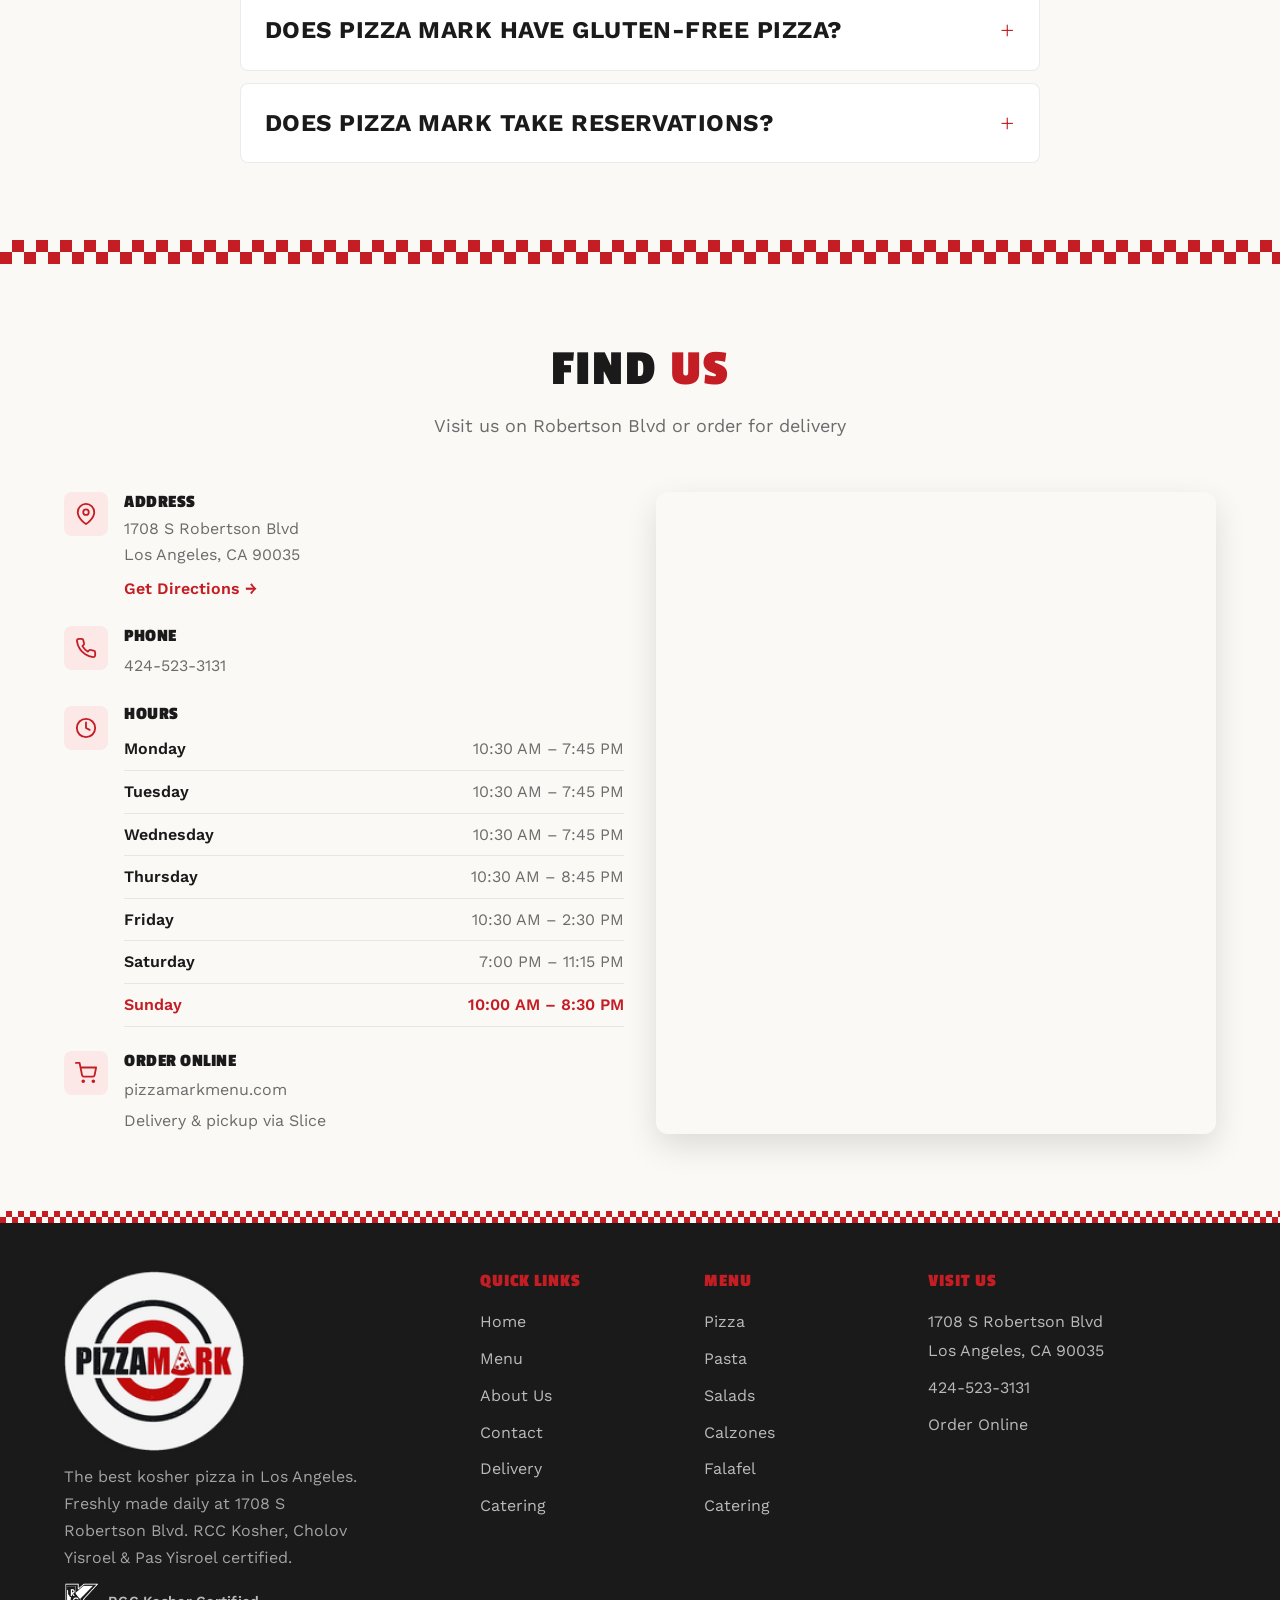
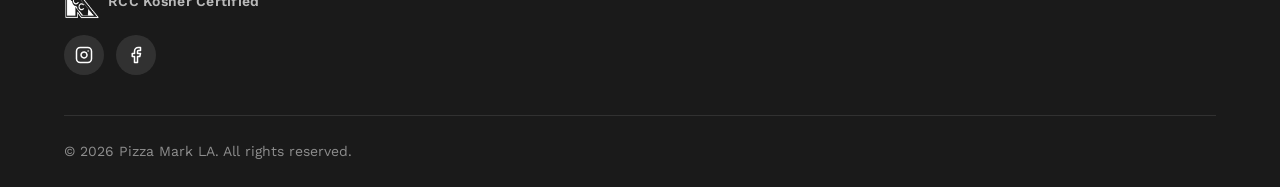
==== commit 84ddb137: "Local SEO overhaul: expanded keywords, menu schema, FAQs, neighborhood section, delivery/catering pa" ====
--- a/index.html
+++ b/index.html
@@ -31,7 +31,7 @@
 <!-- SEO Meta Tags -->
 <title>Pizza Mark LA — Best Kosher Pizza in Los Angeles | Robertson Blvd</title>
 <meta name="description" content="Pizza Mark serves the best kosher pizza in Los Angeles. RCC Kosher certified, Cholov Yisroel & Pas Yisroel. Pizza, pasta, salads, falafel & more. Order online or call 424-523-3131. Located at 1708 S Robertson Blvd, LA 90035.">
-<meta name="keywords" content="kosher pizza Los Angeles, kosher restaurant LA, kosher pizza delivery Pico Robertson, Cholov Yisroel pizza, Pas Yisroel, RCC kosher certified, Rabbinical Council of California, best kosher pizza LA, Pizza Mark, kosher food Los Angeles, pizza near me 90035, kosher catering Los Angeles, kosher pizza near Beverly Hills, glatt kosher pizza, kosher pizzeria Robertson Blvd, kosher falafel Los Angeles, kosher pasta LA, Pico Robertson restaurants">
+<meta name="keywords" content="kosher pizza Los Angeles, pizza Los Angeles, best pizza in LA, pizza delivery Los Angeles, pizza near Beverly Hills, pizza near West Hollywood, pizza near Culver City, pizza near Century City, pizza Robertson Blvd, kosher restaurant LA, kosher pizza delivery Pico Robertson, Cholov Yisroel pizza, Pas Yisroel, RCC kosher certified, Rabbinical Council of California, best kosher pizza LA, Pizza Mark, kosher food Los Angeles, pizza near me 90035, kosher catering Los Angeles, kosher pizza near Beverly Hills, glatt kosher pizza, kosher pizzeria Robertson Blvd, kosher falafel Los Angeles, kosher pasta LA, Pico Robertson restaurants, pizza delivery West LA, gluten free pizza Los Angeles, vegan pizza Los Angeles">
 <link rel="canonical" href="https://www.pizzamarkla.com">
 
 <!-- Open Graph -->
@@ -168,20 +168,41 @@
     {
       "@type": "MenuSection",
       "name": "Pizza",
+      "description": "Kosher pizzas available in 10\", 14\", and 18\" sizes",
       "hasMenuItem": [
-        { "@type": "MenuItem", "name": "Cheese Pizza", "description": "Our famous crust tomato sauce & mozzarella", "offers": { "@type": "Offer", "price": "11.99", "priceCurrency": "USD" } },
-        { "@type": "MenuItem", "name": "Vegetable Pizza", "description": "Tomatoes, olives, mushrooms, peppers, onions topped with Mozzarella cheese", "offers": { "@type": "Offer", "price": "16.99", "priceCurrency": "USD" } },
-        { "@type": "MenuItem", "name": "Margherita Pizza", "description": "Red sauce, fresh white mozzarella, fresh tomatoes & fresh basil", "offers": { "@type": "Offer", "price": "14.99", "priceCurrency": "USD" } },
-        { "@type": "MenuItem", "name": "Pesto Pizza", "description": "Fresh basil pesto sauce topped with mozzarella", "offers": { "@type": "Offer", "price": "14.99", "priceCurrency": "USD" } }
+        { "@type": "MenuItem", "name": "Cheese Pizza", "description": "Our famous crust, tomato sauce & mozzarella", "offers": { "@type": "Offer", "price": "11.99", "priceCurrency": "USD" } },
+        { "@type": "MenuItem", "name": "Vegetable Pizza", "description": "Tomatoes, olives, mushrooms, peppers, onions & mozzarella", "offers": { "@type": "Offer", "price": "16.99", "priceCurrency": "USD" } },
+        { "@type": "MenuItem", "name": "Pesto Pizza", "description": "Fresh basil pesto sauce topped with mozzarella", "offers": { "@type": "Offer", "price": "14.99", "priceCurrency": "USD" } },
+        { "@type": "MenuItem", "name": "White Pizza", "description": "White creamy sauce and cheese", "offers": { "@type": "Offer", "price": "14.99", "priceCurrency": "USD" } },
+        { "@type": "MenuItem", "name": "Margherita Pizza", "description": "Red sauce, fresh mozzarella, tomatoes & basil", "offers": { "@type": "Offer", "price": "14.99", "priceCurrency": "USD" } },
+        { "@type": "MenuItem", "name": "Mac & Cheese Pizza", "description": "White cheese sauce & elbow pasta", "offers": { "@type": "Offer", "price": "15.99", "priceCurrency": "USD" } },
+        { "@type": "MenuItem", "name": "Greek Pizza", "description": "Feta, mozzarella, kalamata olives, tomatoes, basil", "offers": { "@type": "Offer", "price": "16.99", "priceCurrency": "USD" } },
+        { "@type": "MenuItem", "name": "Pepperoni Pizza", "description": "Cheese pizza topped with vegan pepperoni", "offers": { "@type": "Offer", "price": "17.99", "priceCurrency": "USD" } },
+        { "@type": "MenuItem", "name": "BBQ Sauce Pizza", "description": "Tangy BBQ sauce, mozzarella, red onions & cilantro", "offers": { "@type": "Offer", "price": "15.99", "priceCurrency": "USD" } },
+        { "@type": "MenuItem", "name": "Tuna Pizza", "description": "Tuna spread topped with mozzarella cheese", "offers": { "@type": "Offer", "price": "16.99", "priceCurrency": "USD" } },
+        { "@type": "MenuItem", "name": "Gluten Free Cheese Pizza", "description": "Gluten-free crust with classic cheese topping (10\" only)", "offers": { "@type": "Offer", "price": "17.99", "priceCurrency": "USD" } },
+        { "@type": "MenuItem", "name": "Dairy Free Pizza", "description": "Made with vegan cheese (12\" only)", "offers": { "@type": "Offer", "price": "17.99", "priceCurrency": "USD" } }
+      ]
+    },
+    {
+      "@type": "MenuSection",
+      "name": "Pizza by the Slice",
+      "hasMenuItem": [
+        { "@type": "MenuItem", "name": "Cheese Pizza Slice", "description": "A generous slice of our classic cheese pizza", "offers": { "@type": "Offer", "price": "4.99", "priceCurrency": "USD" } },
+        { "@type": "MenuItem", "name": "Sicilian Pizza Slice", "description": "Extra thick, cheesy, crunchy rectangular slice", "offers": { "@type": "Offer", "price": "6.99", "priceCurrency": "USD" } }
       ]
     },
     {
       "@type": "MenuSection",
       "name": "Pasta",
       "hasMenuItem": [
-        { "@type": "MenuItem", "name": "Baked Ziti", "offers": { "@type": "Offer", "price": "17.99", "priceCurrency": "USD" } },
+        { "@type": "MenuItem", "name": "Baked Ziti", "description": "Classic oven-baked ziti with rich cheese and sauce", "offers": { "@type": "Offer", "price": "17.99", "priceCurrency": "USD" } },
         { "@type": "MenuItem", "name": "Fettuccine Alfredo", "description": "Creamy alfredo sauce and mushrooms", "offers": { "@type": "Offer", "price": "16.99", "priceCurrency": "USD" } },
-        { "@type": "MenuItem", "name": "Mac & Cheese", "offers": { "@type": "Offer", "price": "17.99", "priceCurrency": "USD" } }
+        { "@type": "MenuItem", "name": "Mac & Cheese", "description": "Rich, creamy, and cheesy — a classic comfort dish", "offers": { "@type": "Offer", "price": "17.99", "priceCurrency": "USD" } },
+        { "@type": "MenuItem", "name": "Penne Ala Vodka", "description": "Penne in a smooth pink vodka sauce", "offers": { "@type": "Offer", "price": "15.99", "priceCurrency": "USD" } },
+        { "@type": "MenuItem", "name": "Pesto Pasta", "description": "Cheese and fresh basil pesto sauce", "offers": { "@type": "Offer", "price": "15.99", "priceCurrency": "USD" } },
+        { "@type": "MenuItem", "name": "Spaghetti Marinara", "description": "Spaghetti with our classic marinara sauce", "offers": { "@type": "Offer", "price": "11.99", "priceCurrency": "USD" } },
+        { "@type": "MenuItem", "name": "Spaghetti Pomodoro", "description": "Fresh tomatoes, garlic, sauteed in olive oil", "offers": { "@type": "Offer", "price": "12.99", "priceCurrency": "USD" } }
       ]
     },
     {
@@ -189,7 +210,59 @@
       "name": "Salads",
       "hasMenuItem": [
         { "@type": "MenuItem", "name": "Caesar Salad", "description": "Romaine, croutons, parmesan, Caesar dressing", "offers": { "@type": "Offer", "price": "12.99", "priceCurrency": "USD" } },
-        { "@type": "MenuItem", "name": "Greek Salad", "description": "Romaine, Feta cheese, black olives, tomatoes, red onions, cucumbers", "offers": { "@type": "Offer", "price": "18.99", "priceCurrency": "USD" } }
+        { "@type": "MenuItem", "name": "Greek Salad", "description": "Romaine, feta cheese, black olives, tomatoes, red onions, cucumbers with creamy vinaigrette", "offers": { "@type": "Offer", "price": "18.99", "priceCurrency": "USD" } },
+        { "@type": "MenuItem", "name": "Kale Salad", "description": "Cranberries, pine nuts, and sweet potatoes with creamy vinaigrette", "offers": { "@type": "Offer", "price": "16.99", "priceCurrency": "USD" } },
+        { "@type": "MenuItem", "name": "House Salad", "description": "Tuna, sliced eggs, cucumbers, on romaine with lemon dressing", "offers": { "@type": "Offer", "price": "19.99", "priceCurrency": "USD" } },
+        { "@type": "MenuItem", "name": "Israeli Salad", "description": "Tomatoes, cucumbers, cabbage, red onions, parsley", "offers": { "@type": "Offer", "price": "9.99", "priceCurrency": "USD" } },
+        { "@type": "MenuItem", "name": "Western Slaw Salad", "description": "Fresh crunchy slaw with cranberries, pumpkin seeds & sunflower seeds drizzled with sesame dressing", "offers": { "@type": "Offer", "price": "13.99", "priceCurrency": "USD" } }
+      ]
+    },
+    {
+      "@type": "MenuSection",
+      "name": "Calzones",
+      "hasMenuItem": [
+        { "@type": "MenuItem", "name": "Cheese Calzone", "description": "Large calzone stuffed with cheese, baked to a crisp", "offers": { "@type": "Offer", "price": "13.99", "priceCurrency": "USD" } },
+        { "@type": "MenuItem", "name": "Spinach & Onion Calzone", "description": "Large size with cheese, fresh spinach and red onions", "offers": { "@type": "Offer", "price": "15.99", "priceCurrency": "USD" } },
+        { "@type": "MenuItem", "name": "Mushroom Calzone", "description": "Homemade crust filled with fresh roasted mushrooms and cheese", "offers": { "@type": "Offer", "price": "15.99", "priceCurrency": "USD" } },
+        { "@type": "MenuItem", "name": "Vegetable Calzone", "description": "Perfect crust filled with fresh cheese and vegetables", "offers": { "@type": "Offer", "price": "17.99", "priceCurrency": "USD" } }
+      ]
+    },
+    {
+      "@type": "MenuSection",
+      "name": "Falafel",
+      "hasMenuItem": [
+        { "@type": "MenuItem", "name": "Falafel In Pita", "description": "With Israeli salad and tahini", "offers": { "@type": "Offer", "price": "11.99", "priceCurrency": "USD" } },
+        { "@type": "MenuItem", "name": "Falafel Plate", "description": "10 falafels, tahini, Israeli salad & pita", "offers": { "@type": "Offer", "price": "15.99", "priceCurrency": "USD" } },
+        { "@type": "MenuItem", "name": "Falafel Balls", "description": "10 falafel balls & tahini dip", "offers": { "@type": "Offer", "price": "8.99", "priceCurrency": "USD" } }
+      ]
+    },
+    {
+      "@type": "MenuSection",
+      "name": "Sides",
+      "hasMenuItem": [
+        { "@type": "MenuItem", "name": "French Fries", "offers": { "@type": "Offer", "price": "4.99", "priceCurrency": "USD" } },
+        { "@type": "MenuItem", "name": "Spicy Fries", "offers": { "@type": "Offer", "price": "5.49", "priceCurrency": "USD" } },
+        { "@type": "MenuItem", "name": "Curly Fries", "offers": { "@type": "Offer", "price": "5.99", "priceCurrency": "USD" } },
+        { "@type": "MenuItem", "name": "Onion Rings", "offers": { "@type": "Offer", "price": "7.99", "priceCurrency": "USD" } },
+        { "@type": "MenuItem", "name": "Sweet Potato Fries", "offers": { "@type": "Offer", "price": "6.99", "priceCurrency": "USD" } },
+        { "@type": "MenuItem", "name": "Garlic Knots", "offers": { "@type": "Offer", "price": "3.99", "priceCurrency": "USD" } },
+        { "@type": "MenuItem", "name": "Nachos", "description": "Pico de gallo, guacamole", "offers": { "@type": "Offer", "price": "11.99", "priceCurrency": "USD" } }
+      ]
+    },
+    {
+      "@type": "MenuSection",
+      "name": "Panini",
+      "hasMenuItem": [
+        { "@type": "MenuItem", "name": "Tuna Melt Panini", "description": "Tuna with mozzarella cheese", "offers": { "@type": "Offer", "price": "15.99", "priceCurrency": "USD" } },
+        { "@type": "MenuItem", "name": "Cheese Melt Panini", "description": "With mozzarella and cheddar", "offers": { "@type": "Offer", "price": "11.99", "priceCurrency": "USD" } }
+      ]
+    },
+    {
+      "@type": "MenuSection",
+      "name": "Burekas",
+      "hasMenuItem": [
+        { "@type": "MenuItem", "name": "Cheese Bureka", "offers": { "@type": "Offer", "price": "4.99", "priceCurrency": "USD" } },
+        { "@type": "MenuItem", "name": "Potato Bureka", "offers": { "@type": "Offer", "price": "4.99", "priceCurrency": "USD" } }
       ]
     }
   ]
@@ -248,6 +321,38 @@
       "acceptedAnswer": {
         "@type": "Answer",
         "text": "Yes. We offer kosher catering for parties, events, and group orders in the Los Angeles area. Our catering menu includes pizza packages, pasta trays, salad platters, and more. Call 424-523-3131 for a custom quote."
+      }
+    },
+    {
+      "@type": "Question",
+      "name": "What is Cholov Yisroel and Pas Yisroel?",
+      "acceptedAnswer": {
+        "@type": "Answer",
+        "text": "Cholov Yisroel refers to dairy products — including milk and cheese — that have been supervised by a Shomer Shabbat Jew from milking through processing, ensuring the highest level of kosher dairy certification. Pas Yisroel means the bread and dough products were baked with Jewish involvement, satisfying the stricter standards observed by many kosher-observant communities. Pizza Mark adheres to both standards throughout our entire menu."
+      }
+    },
+    {
+      "@type": "Question",
+      "name": "Is there parking near Pizza Mark?",
+      "acceptedAnswer": {
+        "@type": "Answer",
+        "text": "Yes. Street parking is available on Robertson Blvd and surrounding streets. There is also a public parking lot nearby on Robertson Blvd. The area is walkable from much of the Pico-Robertson neighborhood."
+      }
+    },
+    {
+      "@type": "Question",
+      "name": "Does Pizza Mark have gluten-free pizza?",
+      "acceptedAnswer": {
+        "@type": "Answer",
+        "text": "Yes. We offer a Gluten-Free Cheese Pizza on a 10-inch gluten-free crust for $17.99. Please note that our kitchen also handles regular gluten-containing dough, so those with severe gluten allergies should be aware of potential cross-contact."
+      }
+    },
+    {
+      "@type": "Question",
+      "name": "Does Pizza Mark take reservations?",
+      "acceptedAnswer": {
+        "@type": "Answer",
+        "text": "Pizza Mark does not take reservations — we're a casual walk-in pizzeria. You're welcome to order online at pizzamarkmenu.com for pickup or delivery, or just come in and we'll get your food fresh and fast."
       }
     }
   ]
@@ -718,6 +823,27 @@
   </div>
 </section>
 
+<!-- ===================== NEIGHBORHOODS ===================== -->
+<section class="section" aria-label="Areas we serve in Los Angeles">
+  <div class="container">
+    <div class="section__header fade-up">
+      <h2>Pizza for All of <span>Los Angeles</span></h2>
+      <p class="section__subtitle">Centrally located in Pico-Robertson — easy to reach from across the city</p>
+    </div>
+    <div class="neighborhoods-grid fade-up" style="display:grid;grid-template-columns:repeat(auto-fit,minmax(160px,1fr));gap:var(--space-3);margin-bottom:var(--space-6);">
+      <div style="background:var(--color-surface);border:1px solid var(--color-border);border-radius:var(--radius-md);padding:var(--space-4);text-align:center;font-weight:600;">Beverly Hills</div>
+      <div style="background:var(--color-surface);border:1px solid var(--color-border);border-radius:var(--radius-md);padding:var(--space-4);text-align:center;font-weight:600;">West Hollywood</div>
+      <div style="background:var(--color-surface);border:1px solid var(--color-border);border-radius:var(--radius-md);padding:var(--space-4);text-align:center;font-weight:600;">Culver City</div>
+      <div style="background:var(--color-surface);border:1px solid var(--color-border);border-radius:var(--radius-md);padding:var(--space-4);text-align:center;font-weight:600;">Century City</div>
+      <div style="background:var(--color-surface);border:1px solid var(--color-border);border-radius:var(--radius-md);padding:var(--space-4);text-align:center;font-weight:600;">Pico-Robertson</div>
+      <div style="background:var(--color-surface);border:1px solid var(--color-border);border-radius:var(--radius-md);padding:var(--space-4);text-align:center;font-weight:600;">Fairfax District</div>
+      <div style="background:var(--color-surface);border:1px solid var(--color-border);border-radius:var(--radius-md);padding:var(--space-4);text-align:center;font-weight:600;">Mid-City</div>
+      <div style="background:var(--color-surface);border:1px solid var(--color-border);border-radius:var(--radius-md);padding:var(--space-4);text-align:center;font-weight:600;">Brentwood</div>
+    </div>
+    <p class="fade-up" style="max-width:680px;margin:0 auto;text-align:center;color:var(--color-text-muted);">Whether you're searching for the best pizza near Beverly Hills, pizza delivery in West Hollywood, or a great kosher slice in Culver City — Pizza Mark is your go-to Los Angeles pizzeria. Order online for delivery or come see us on Robertson Blvd.</p>
+  </div>
+</section>
+
 <!-- Checkerboard Divider -->
 <div class="checker-border" aria-hidden="true"></div>
 
@@ -794,6 +920,30 @@
           <p>Yes. We offer kosher catering for parties, events, and group orders in the Los Angeles area. Our catering menu includes pizza packages, pasta trays, salad platters, and more. Call us at <a href="tel:+14245233131">424-523-3131</a> to discuss your event needs and get a custom quote.</p>
         </div>
       </details>
+      <details class="faq-item">
+        <summary class="faq-item__q">What is Cholov Yisroel and Pas Yisroel?</summary>
+        <div class="faq-item__a">
+          <p>Cholov Yisroel refers to dairy products — including milk and cheese — that have been supervised by a Shomer Shabbat Jew from milking through processing, ensuring the highest level of kosher dairy certification. Pas Yisroel means the bread and dough products were baked with Jewish involvement, satisfying the stricter standards observed by many kosher-observant communities. Pizza Mark adheres to both standards throughout our entire menu.</p>
+        </div>
+      </details>
+      <details class="faq-item">
+        <summary class="faq-item__q">Is there parking near Pizza Mark?</summary>
+        <div class="faq-item__a">
+          <p>Yes. Street parking is available on Robertson Blvd and surrounding streets. There is also a public parking lot nearby on Robertson Blvd. The area is walkable from much of the Pico-Robertson neighborhood.</p>
+        </div>
+      </details>
+      <details class="faq-item">
+        <summary class="faq-item__q">Does Pizza Mark have gluten-free pizza?</summary>
+        <div class="faq-item__a">
+          <p>Yes. We offer a Gluten-Free Cheese Pizza on a 10-inch gluten-free crust for $17.99. Please note that our kitchen also handles regular gluten-containing dough, so those with severe gluten allergies should be aware of potential cross-contact.</p>
+        </div>
+      </details>
+      <details class="faq-item">
+        <summary class="faq-item__q">Does Pizza Mark take reservations?</summary>
+        <div class="faq-item__a">
+          <p>Pizza Mark does not take reservations — we're a casual walk-in pizzeria. You're welcome to <a href="https://pizzamarkmenu.com" target="_blank" rel="noopener noreferrer">order online</a> for pickup or delivery, or just walk in and we'll get your food fresh and fast.</p>
+        </div>
+      </details>
     </div>
   </div>
 </section>
@@ -913,6 +1063,8 @@
           <li><a href="#menu">Menu</a></li>
           <li><a href="#about">About Us</a></li>
           <li><a href="#contact">Contact</a></li>
+          <li><a href="/delivery.html">Delivery</a></li>
+          <li><a href="/catering.html">Catering</a></li>
         </ul>
       </div>
       <div class="footer__col">
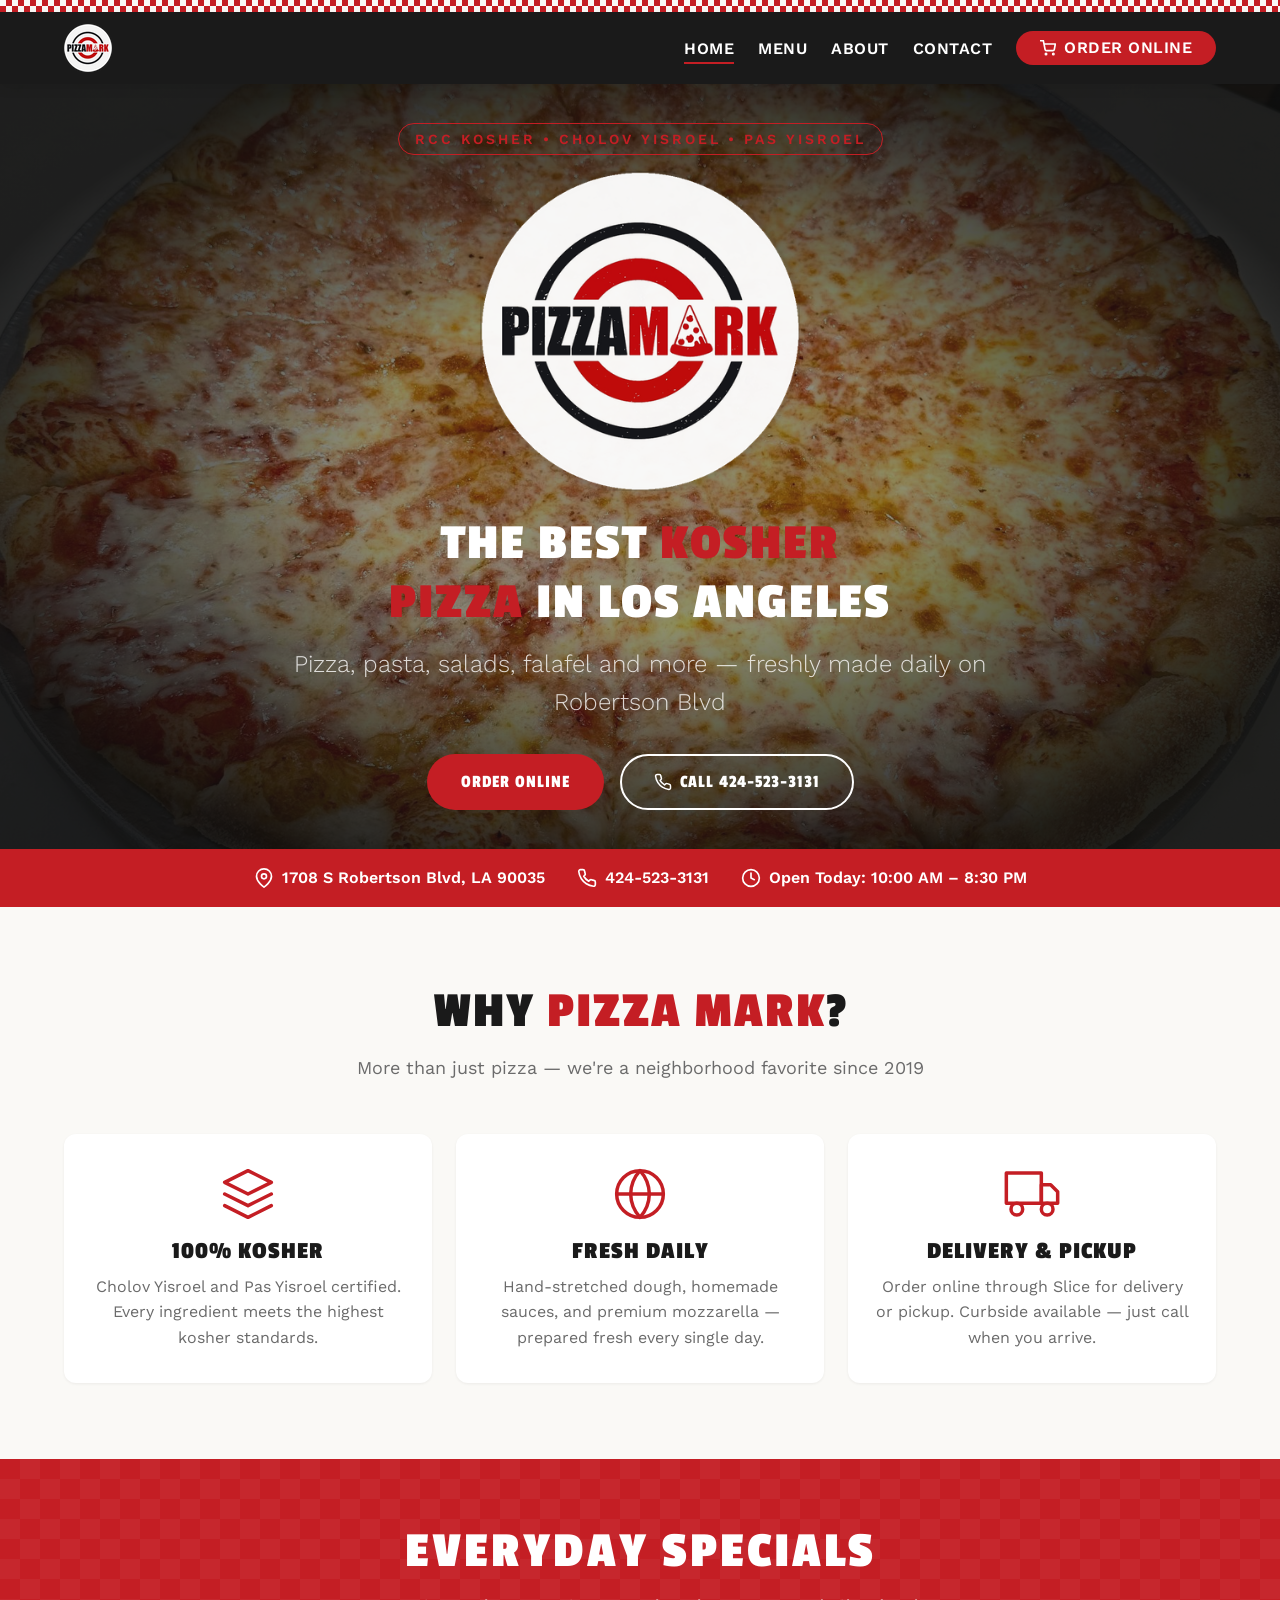
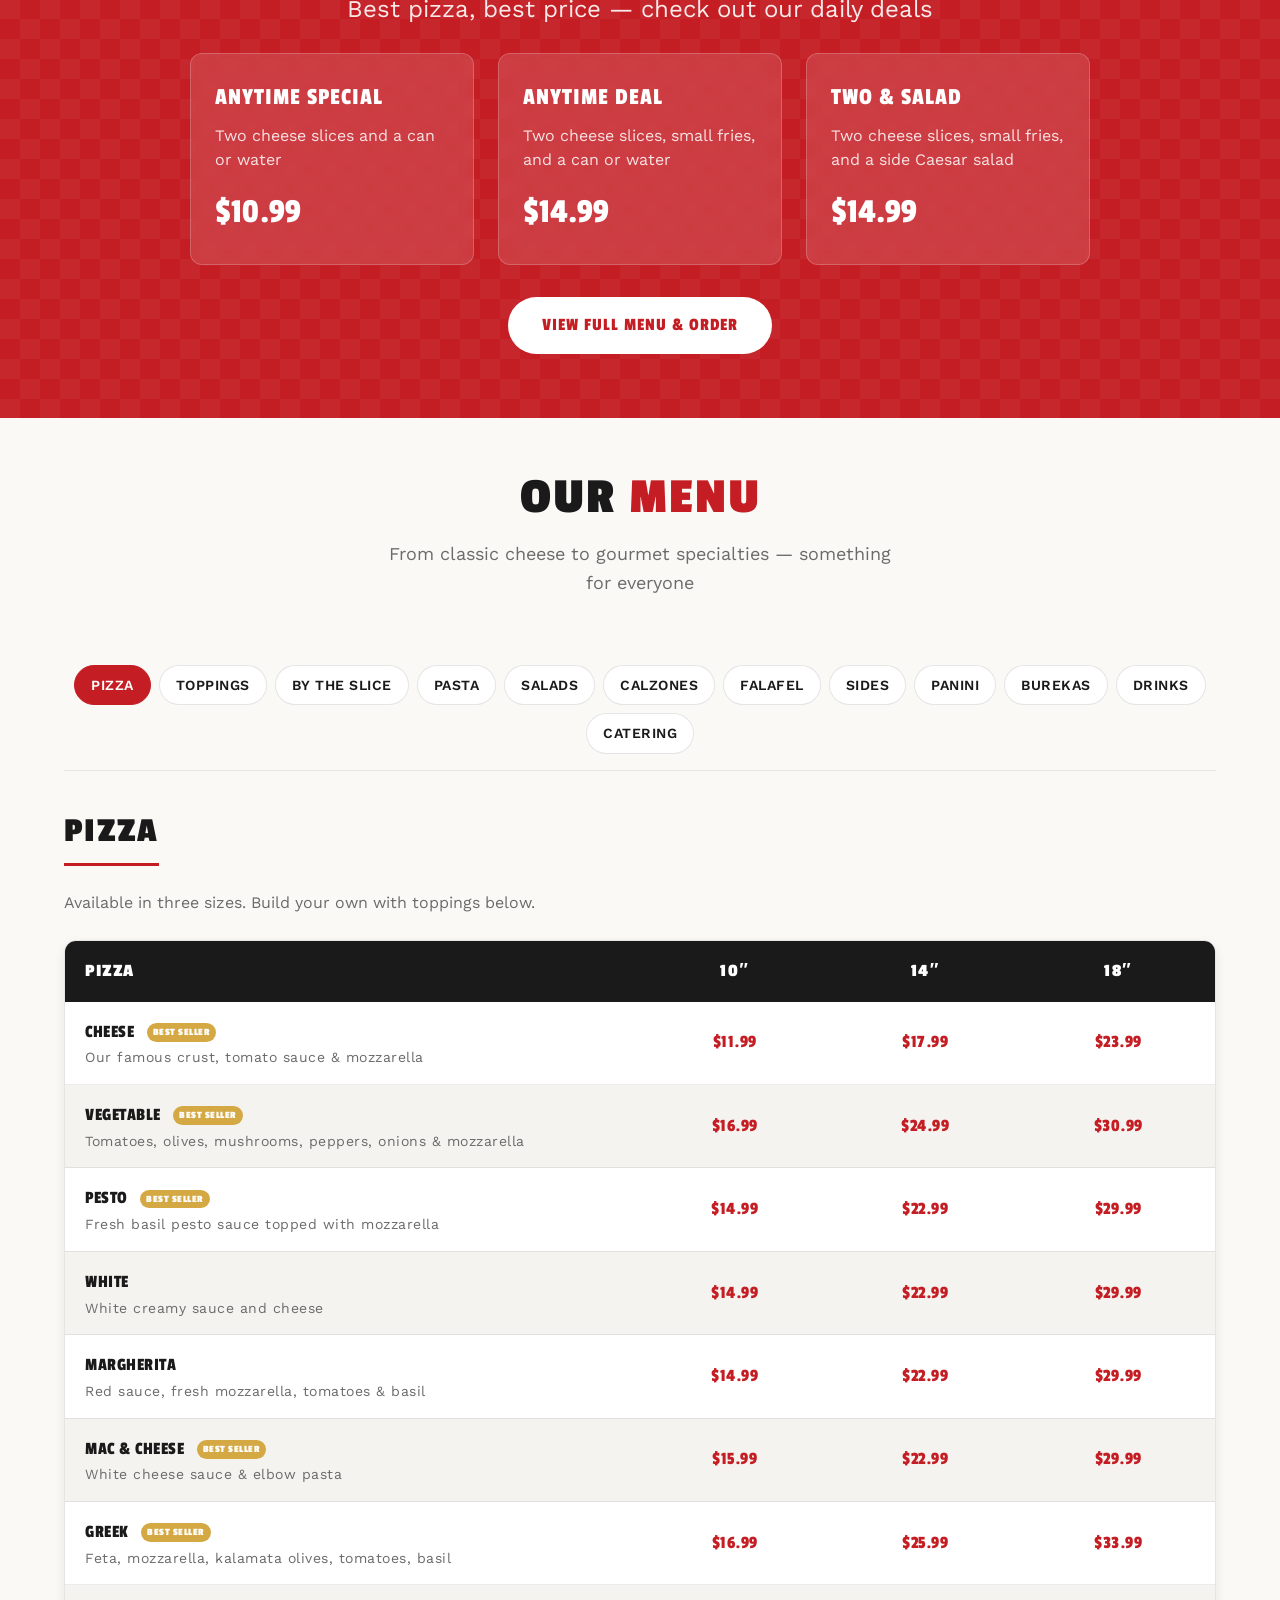
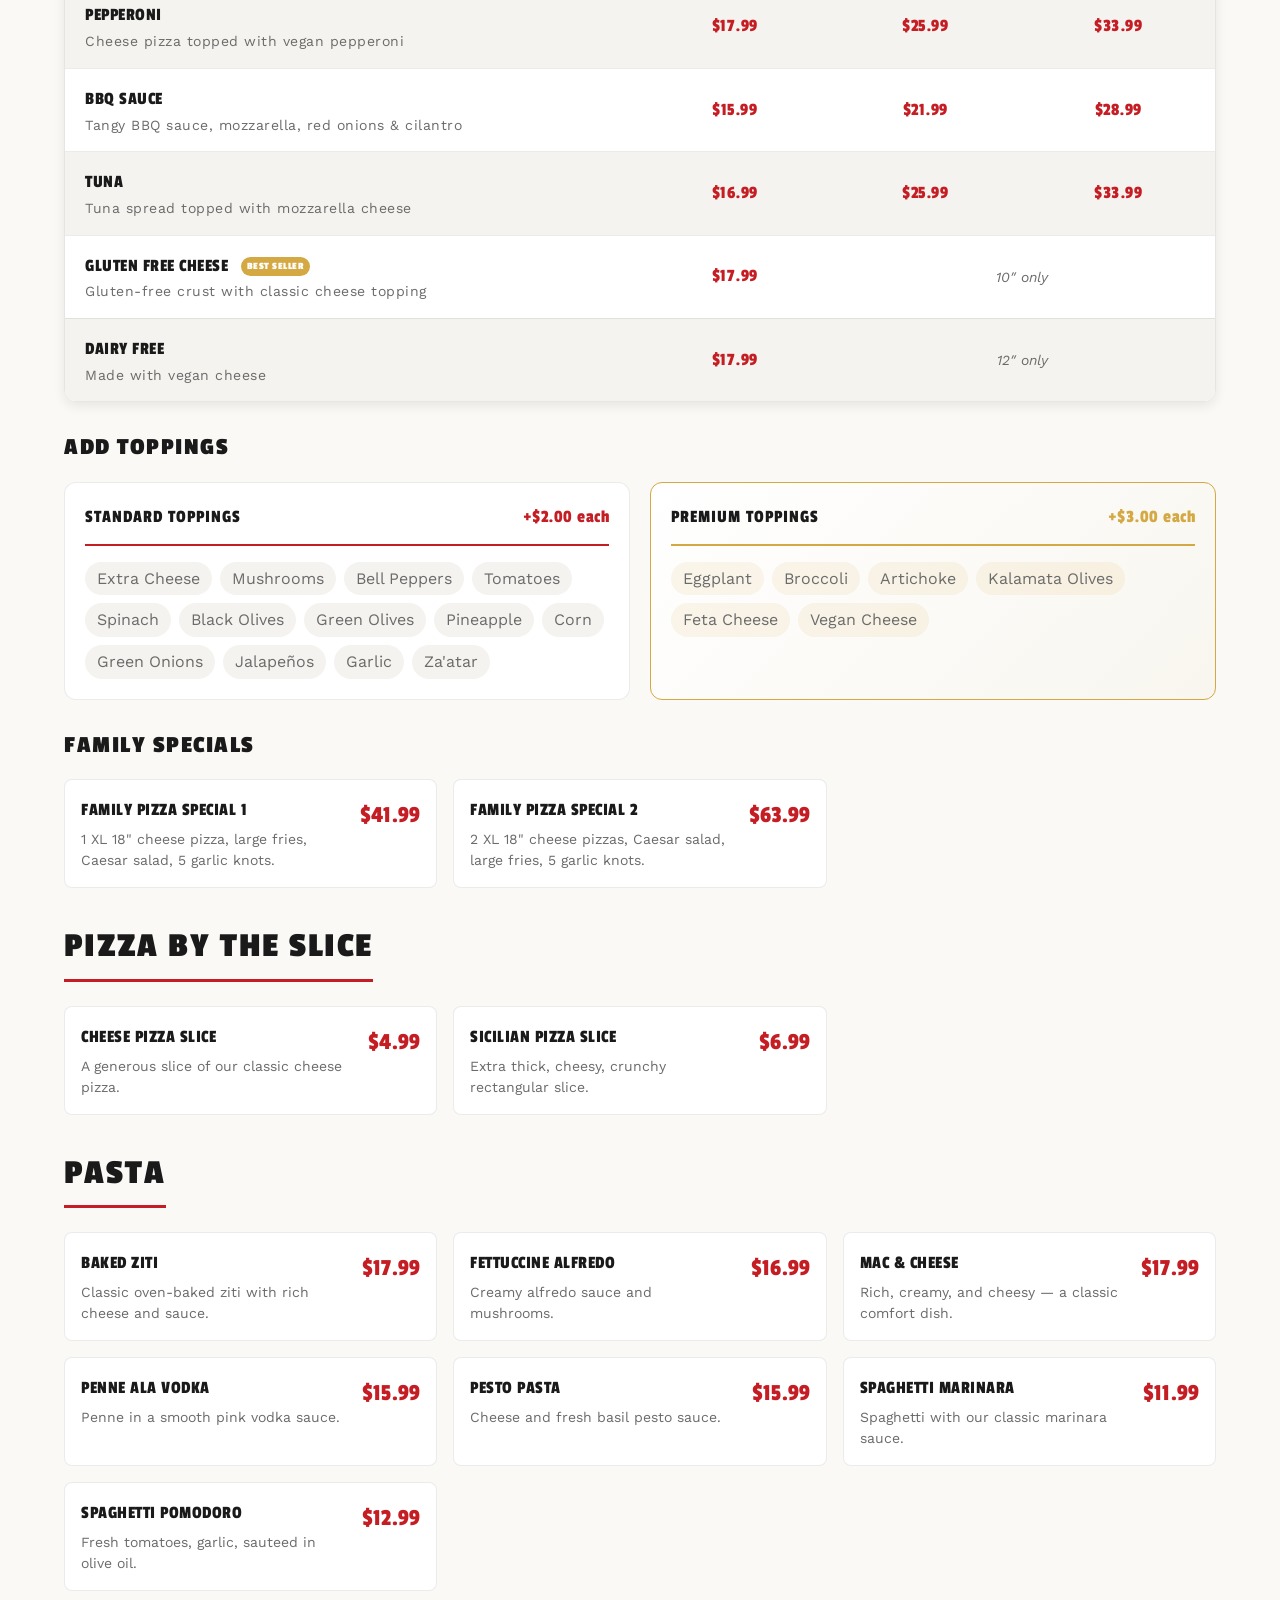
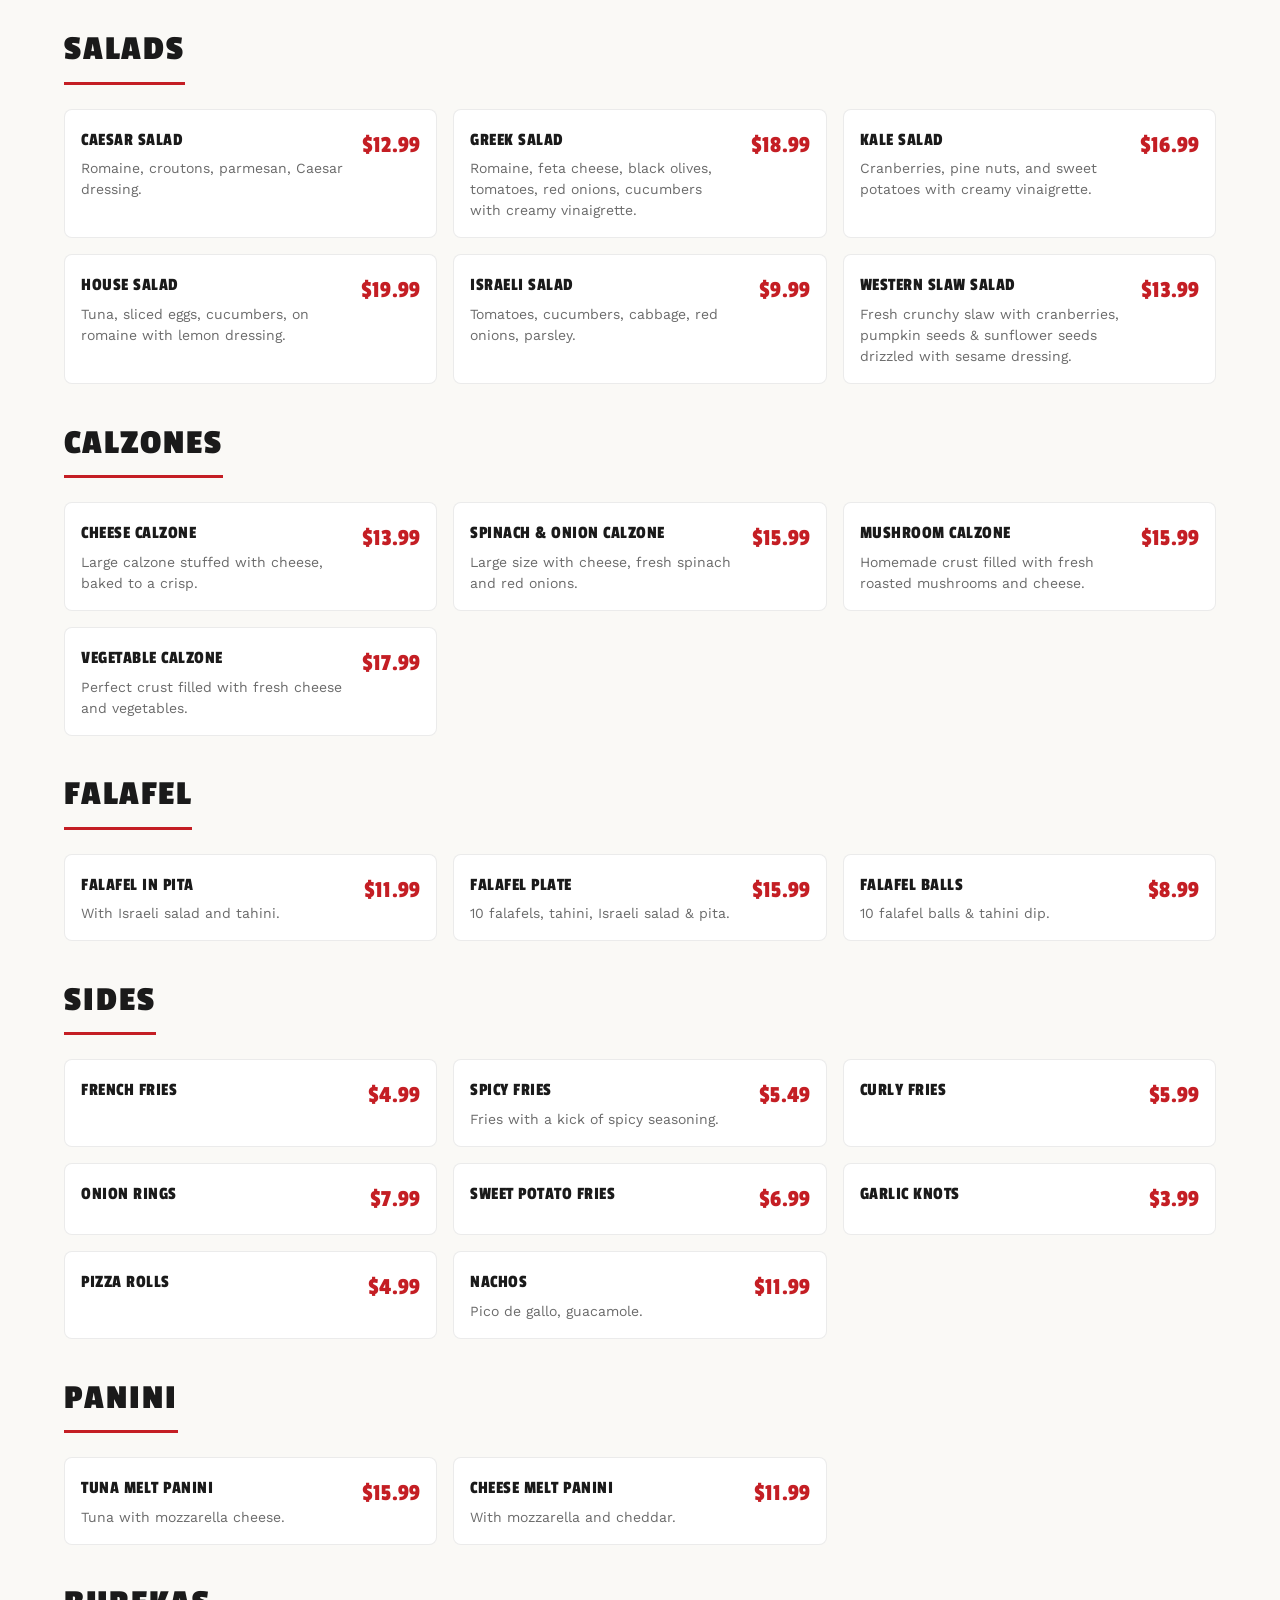
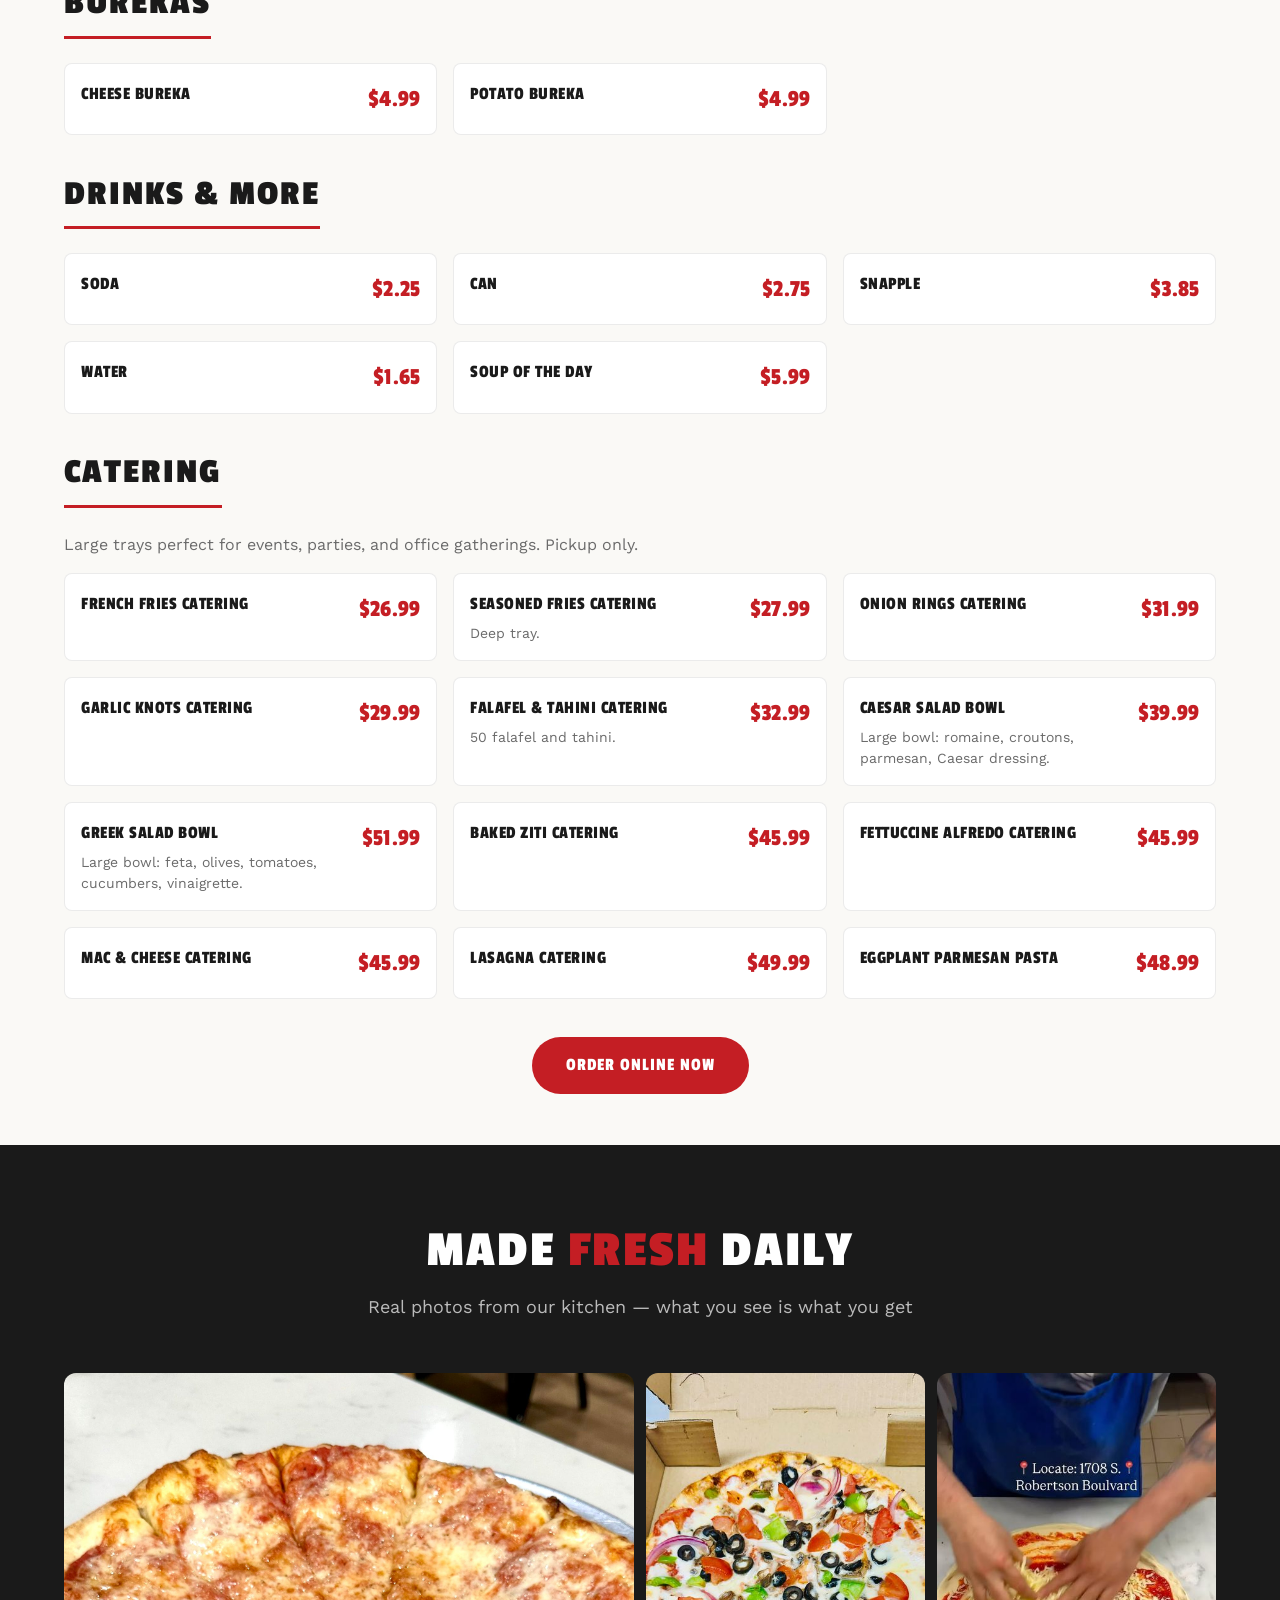
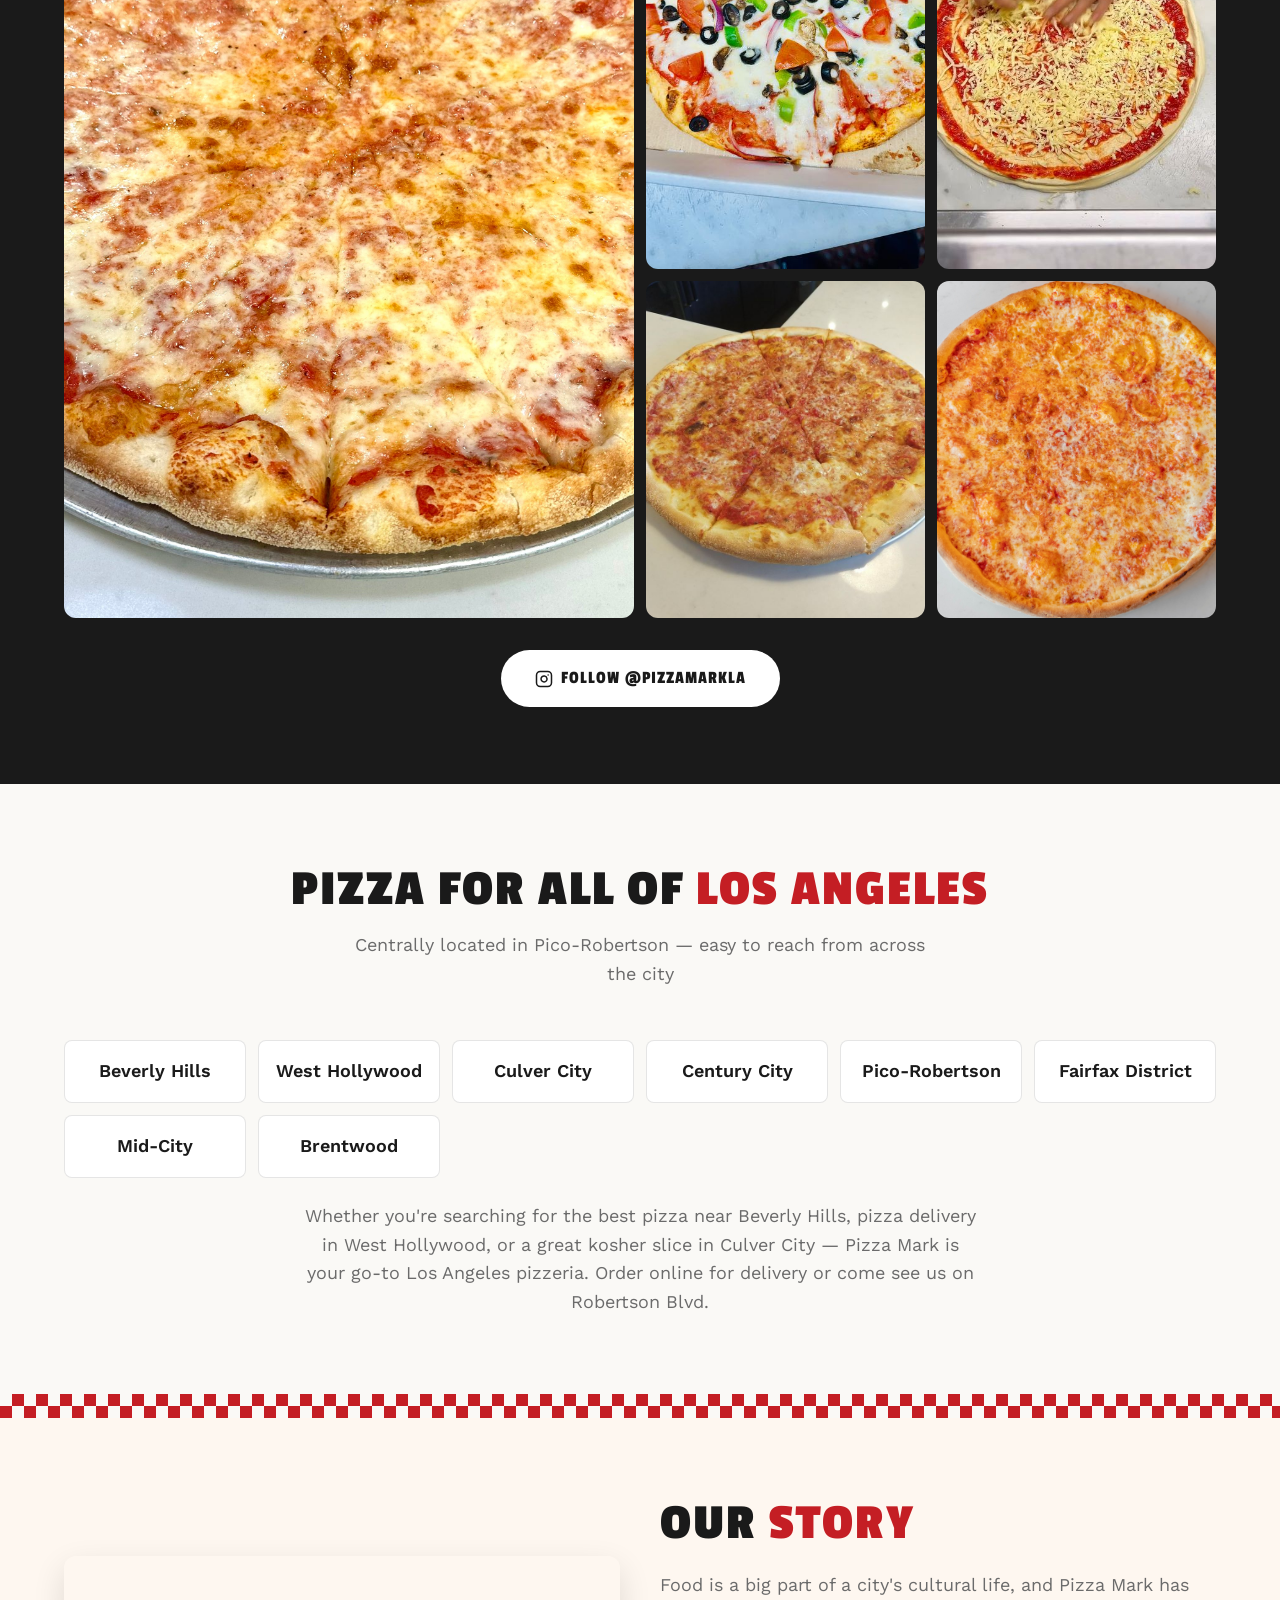
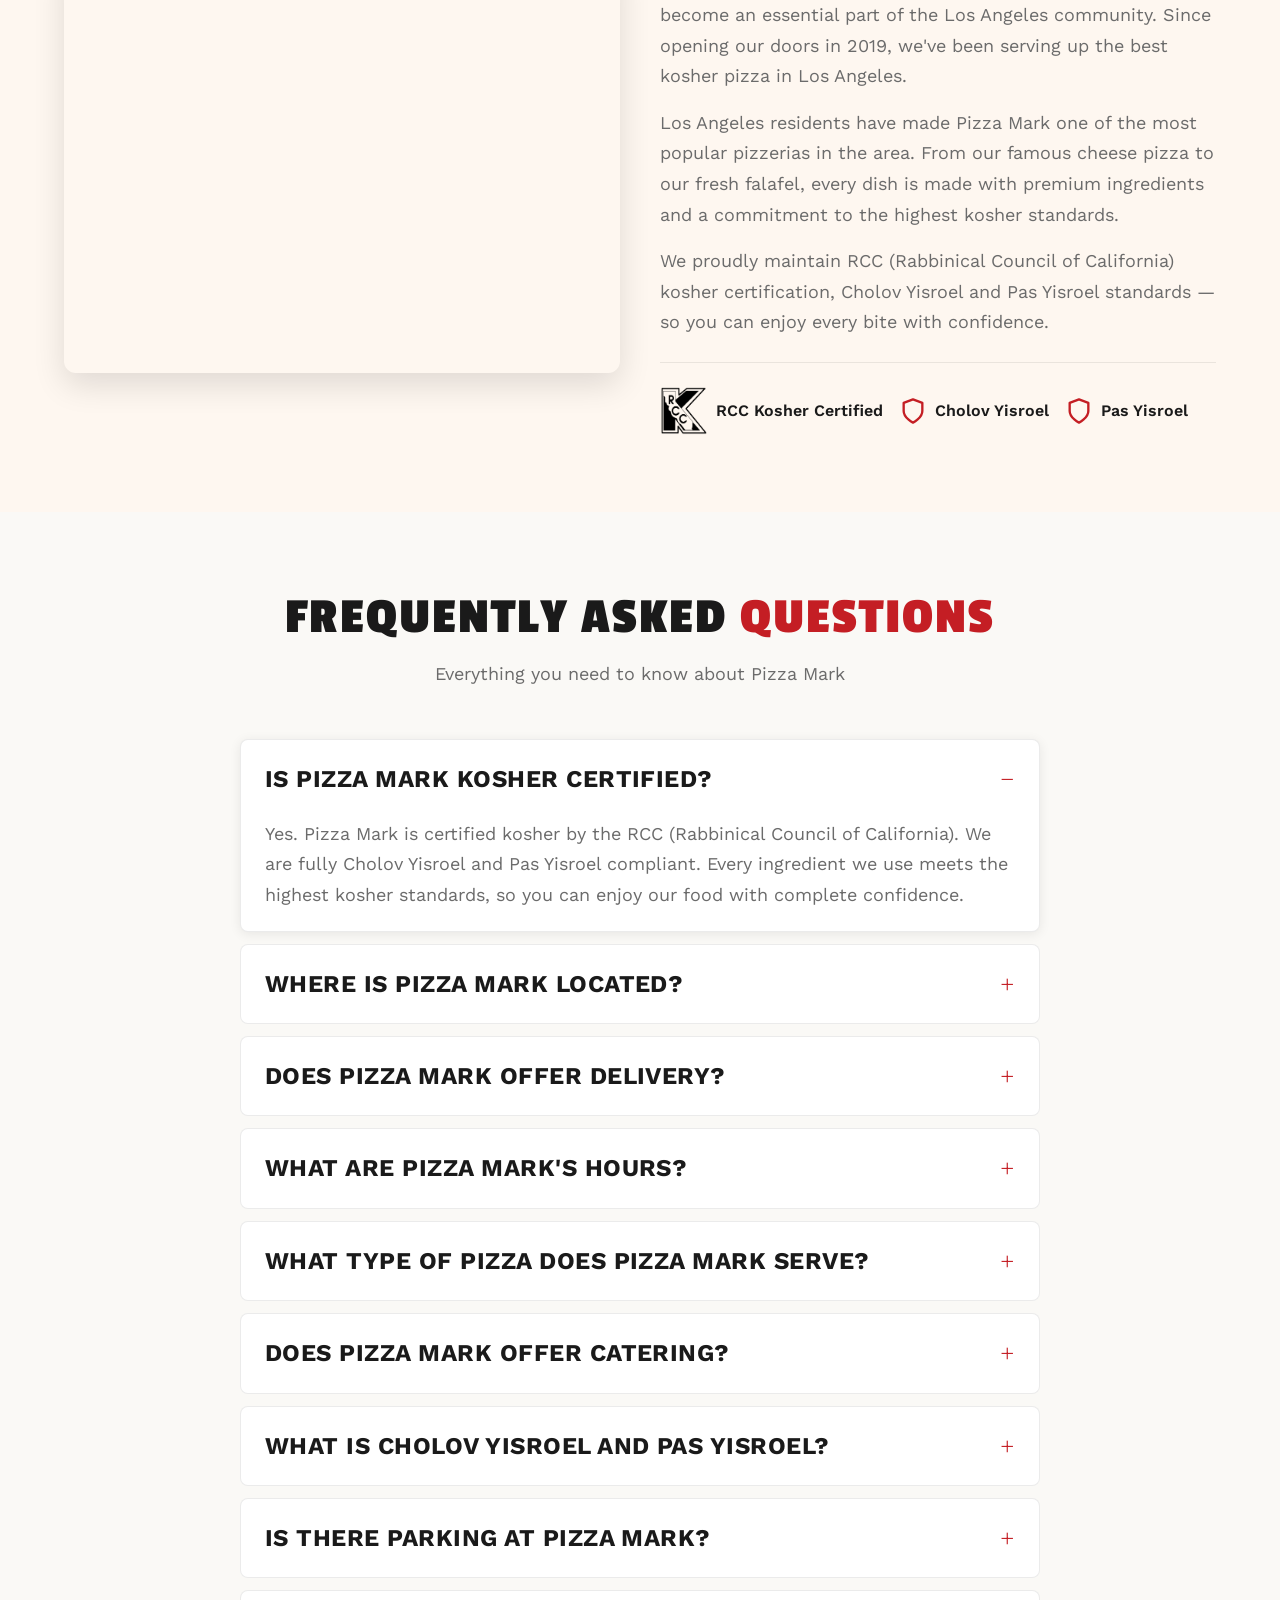
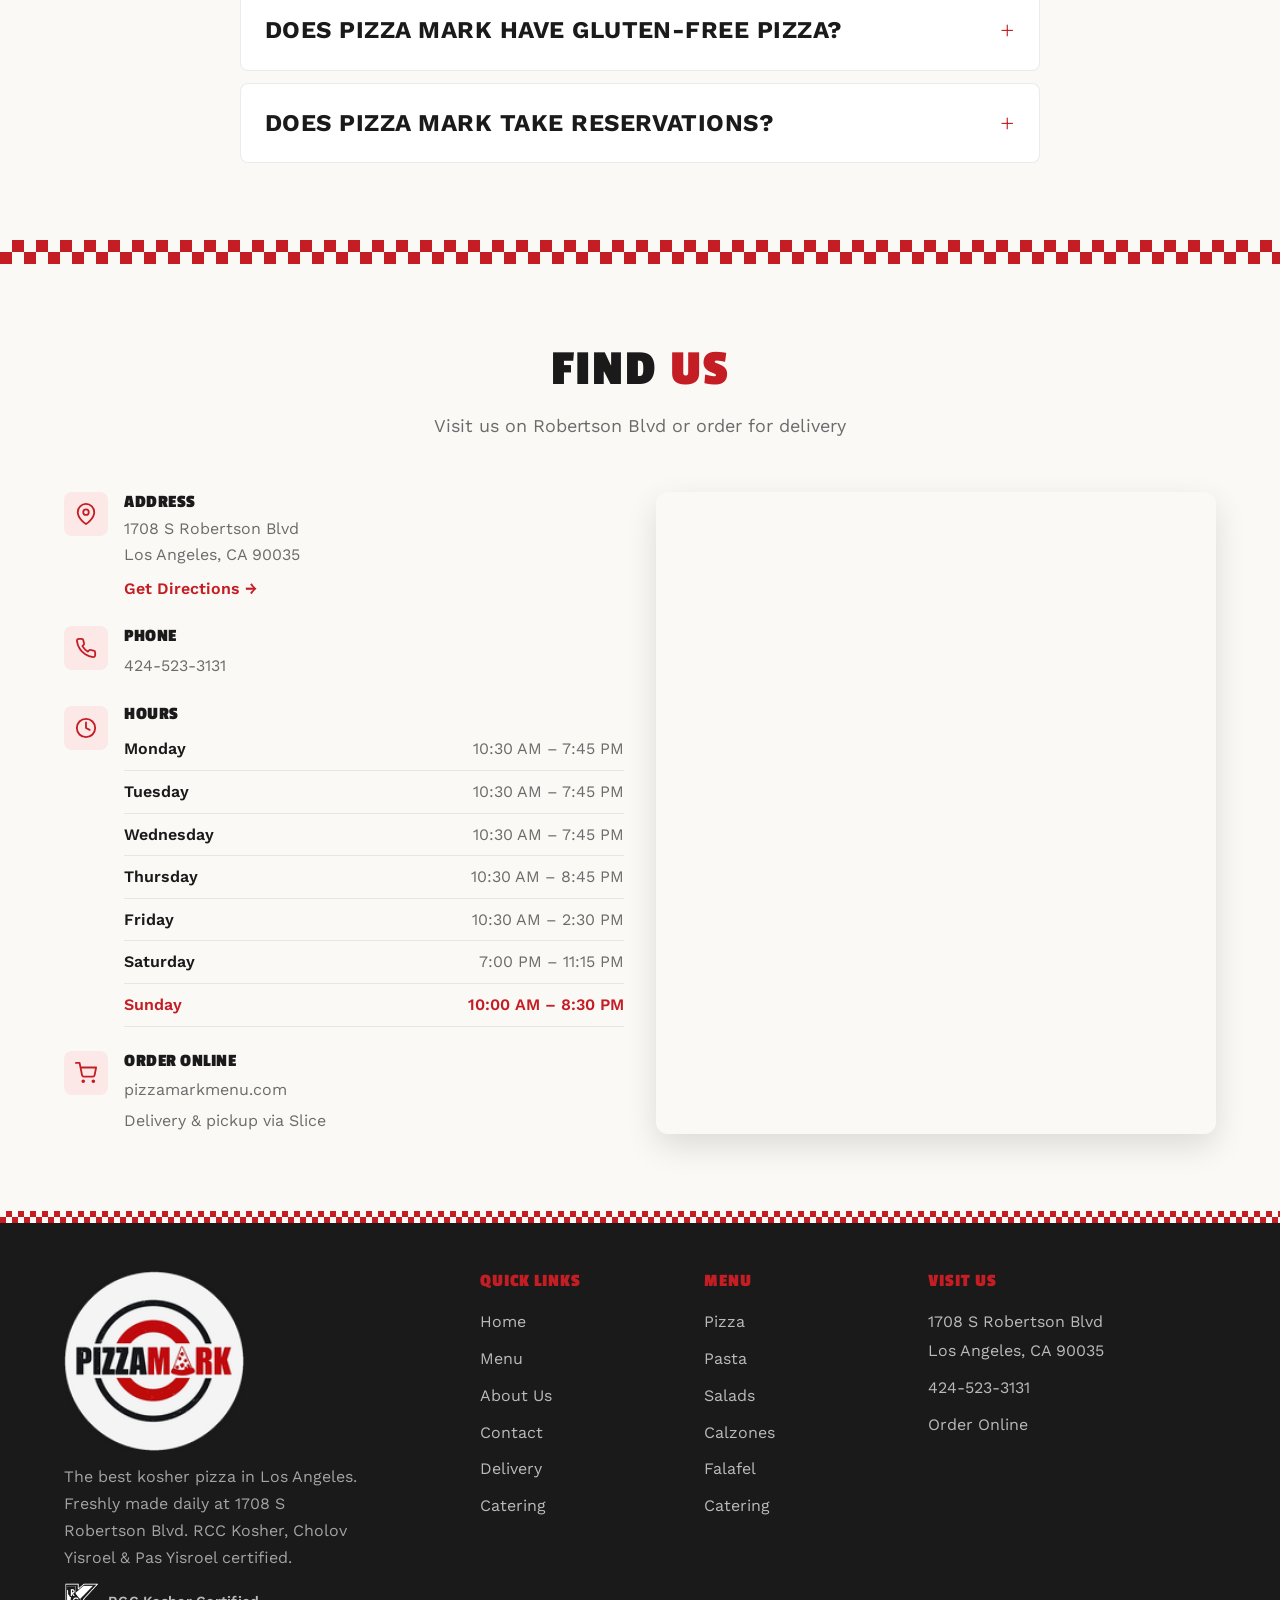
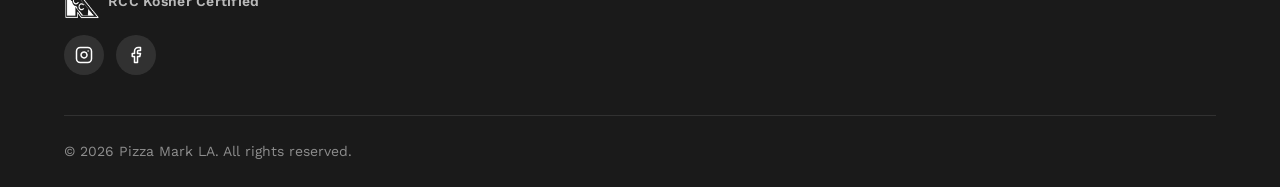
==== commit 84461433: "Fix parking FAQ: strip mall with free lot out front https://claude.ai/code/session_011A7kzqwiUs3LRDg" ====
--- a/index.html
+++ b/index.html
@@ -333,10 +333,10 @@
     },
     {
       "@type": "Question",
-      "name": "Is there parking near Pizza Mark?",
+      "name": "Is there parking at Pizza Mark?",
       "acceptedAnswer": {
         "@type": "Answer",
-        "text": "Yes. Street parking is available on Robertson Blvd and surrounding streets. There is also a public parking lot nearby on Robertson Blvd. The area is walkable from much of the Pico-Robertson neighborhood."
+        "text": "Yes. Pizza Mark is located in a strip mall with a free parking lot right out front. No need to hunt for street parking — just pull in and we'll take care of the rest."
       }
     },
     {
@@ -927,9 +927,9 @@
         </div>
       </details>
       <details class="faq-item">
-        <summary class="faq-item__q">Is there parking near Pizza Mark?</summary>
+        <summary class="faq-item__q">Is there parking at Pizza Mark?</summary>
         <div class="faq-item__a">
-          <p>Yes. Street parking is available on Robertson Blvd and surrounding streets. There is also a public parking lot nearby on Robertson Blvd. The area is walkable from much of the Pico-Robertson neighborhood.</p>
+          <p>Yes. Pizza Mark is located in a strip mall with a free parking lot right out front. No need to hunt for street parking — just pull in and we'll take care of the rest.</p>
         </div>
       </details>
       <details class="faq-item">
